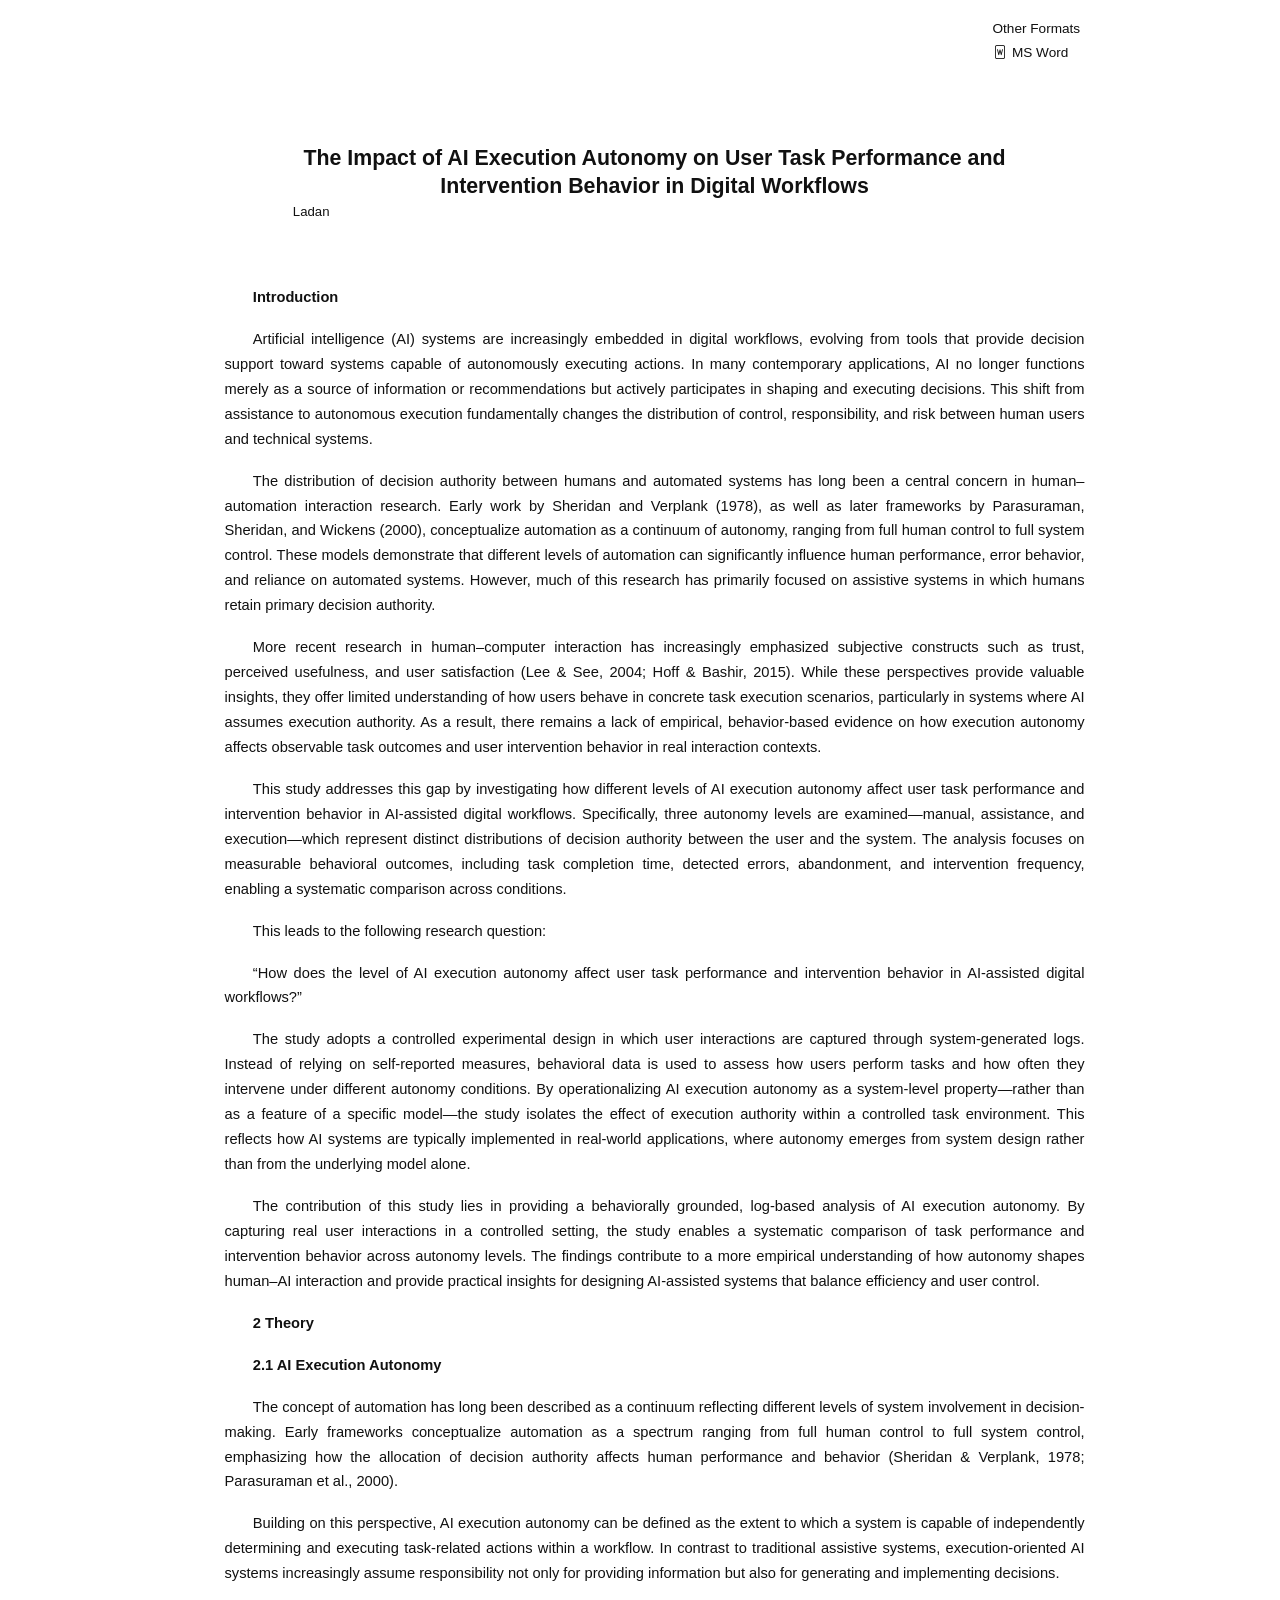
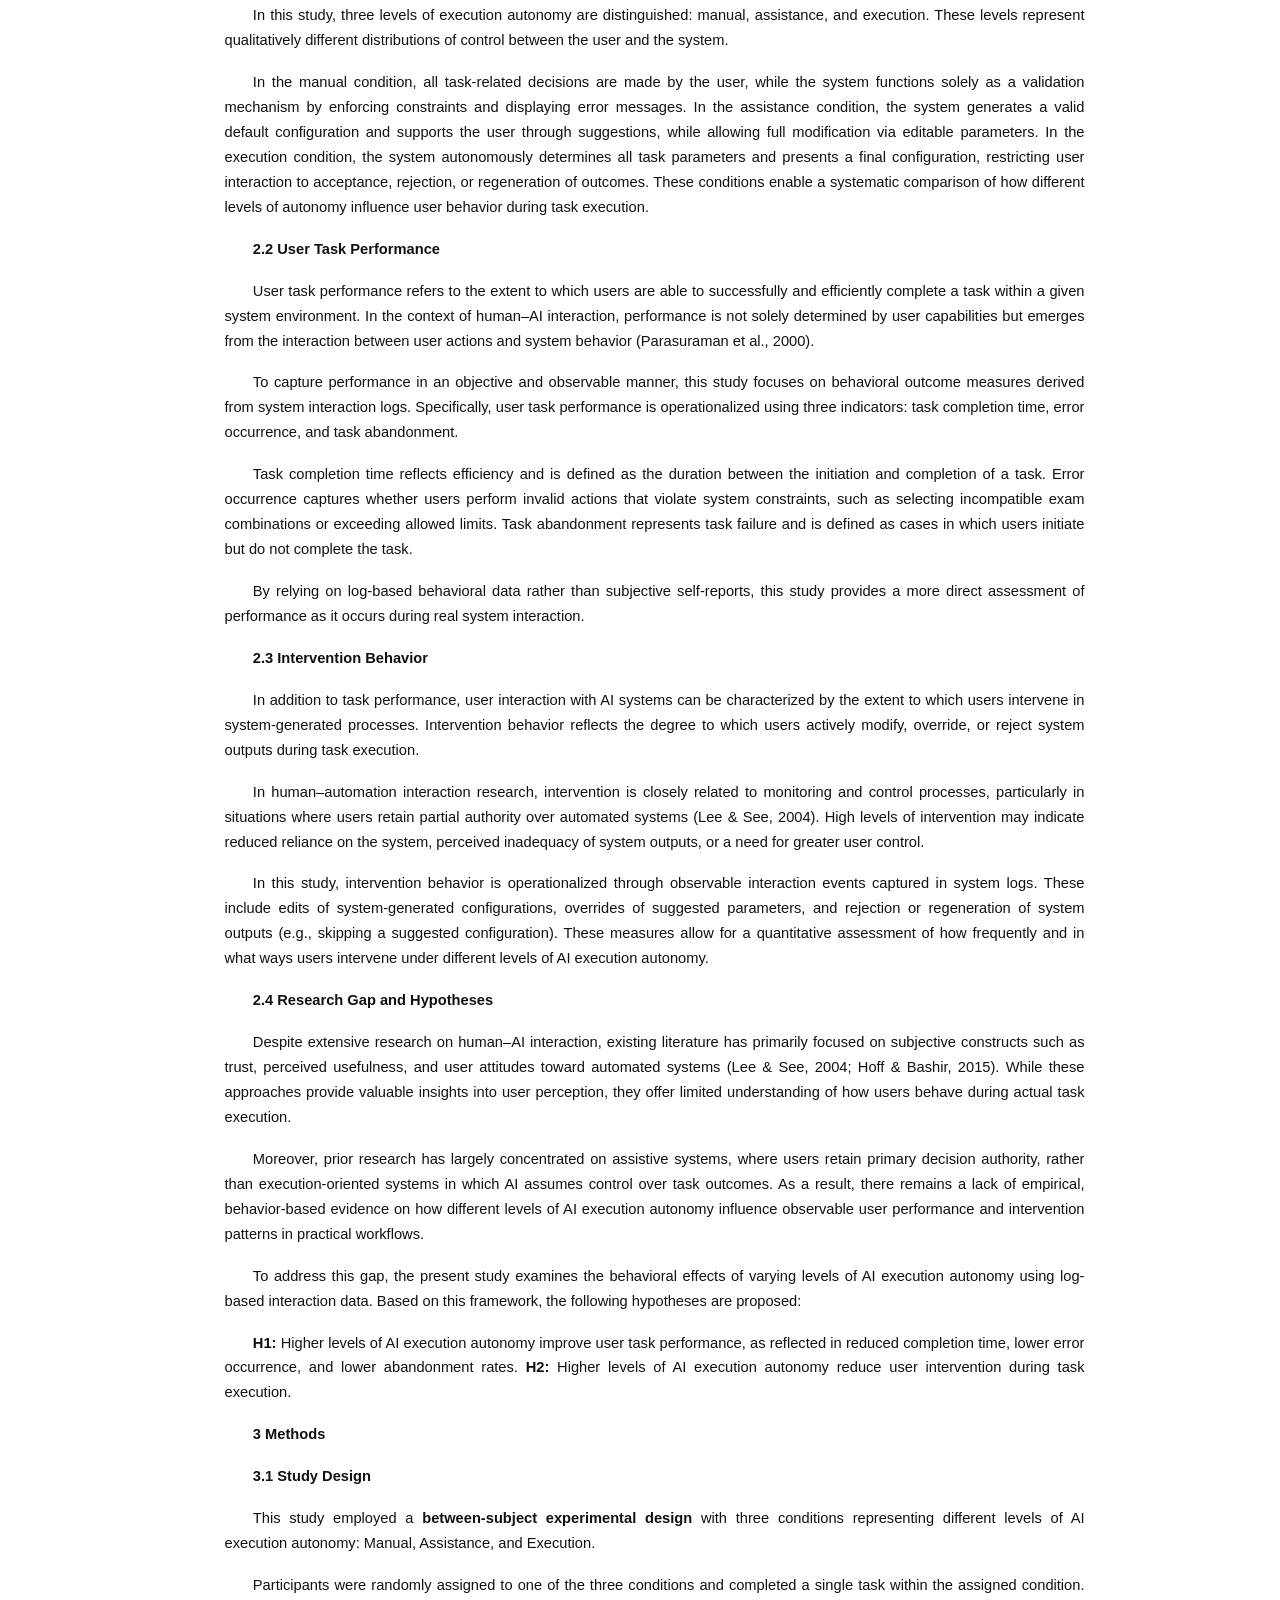
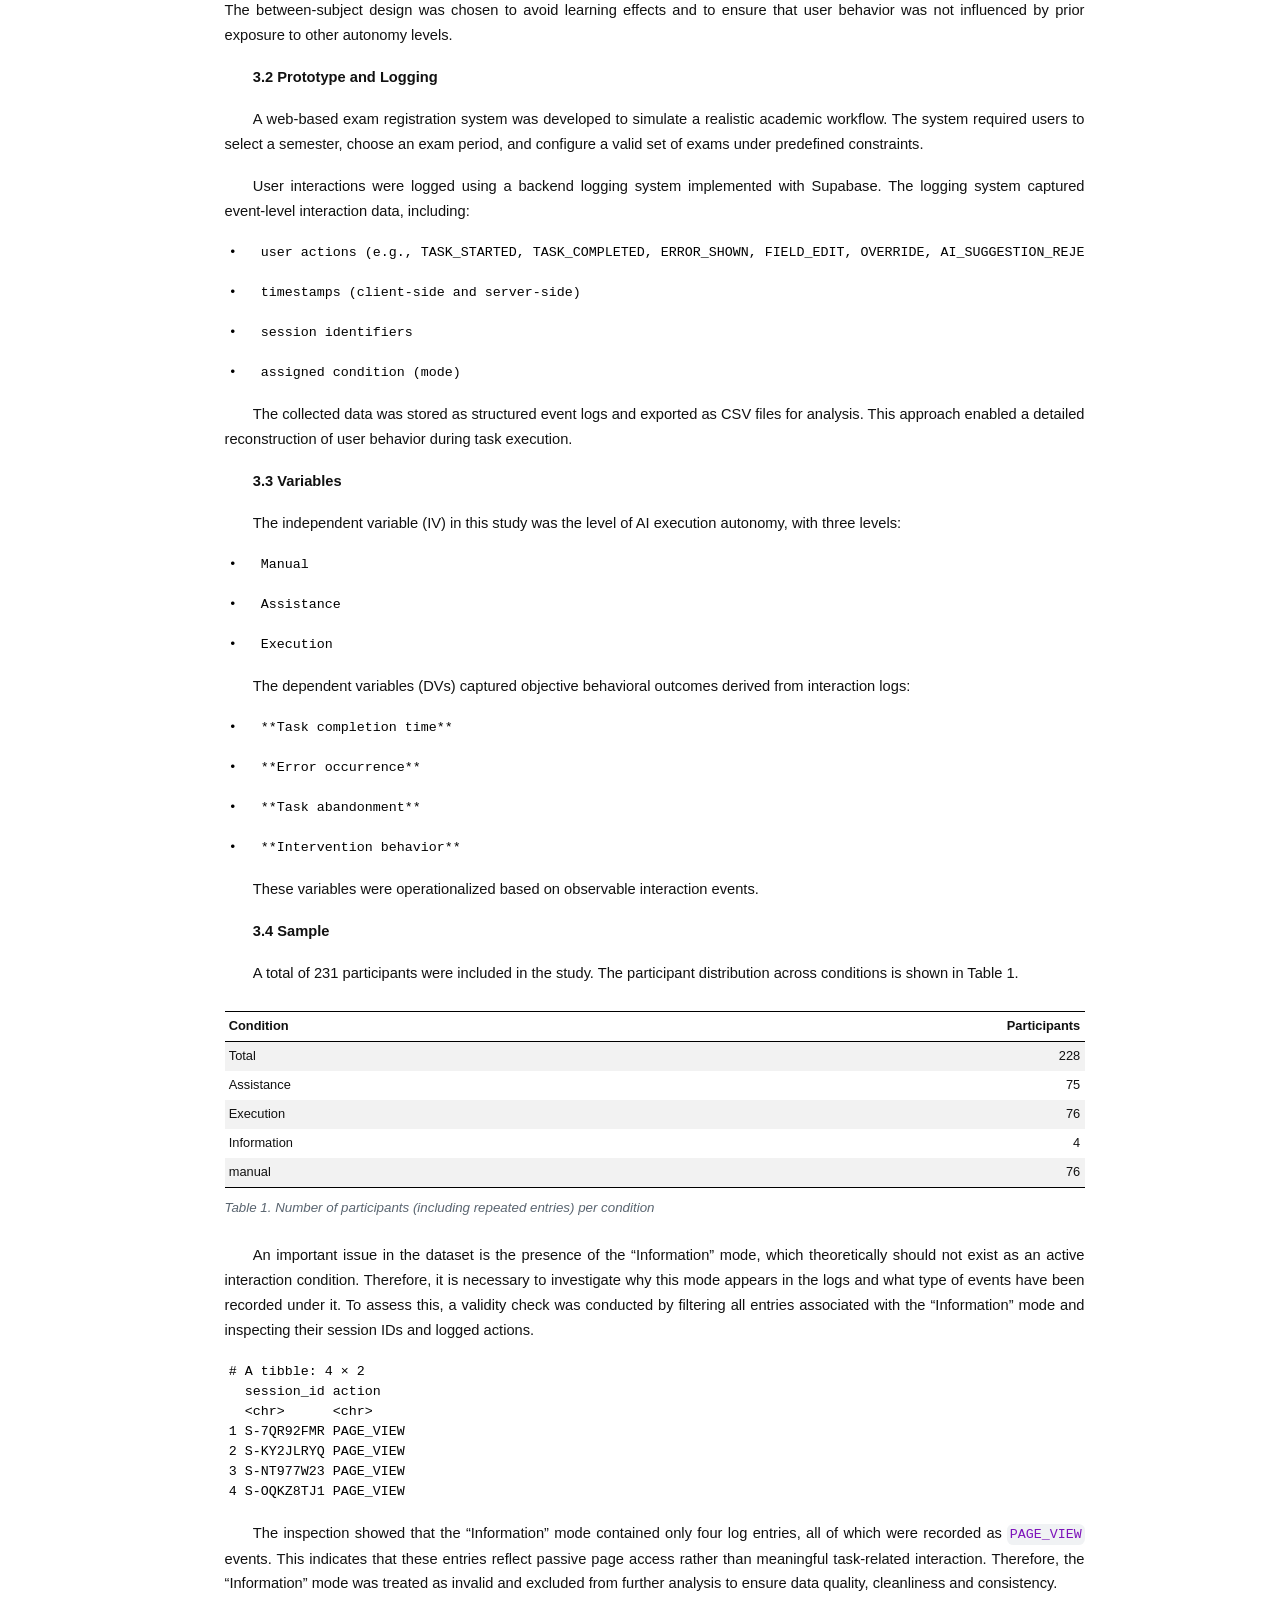
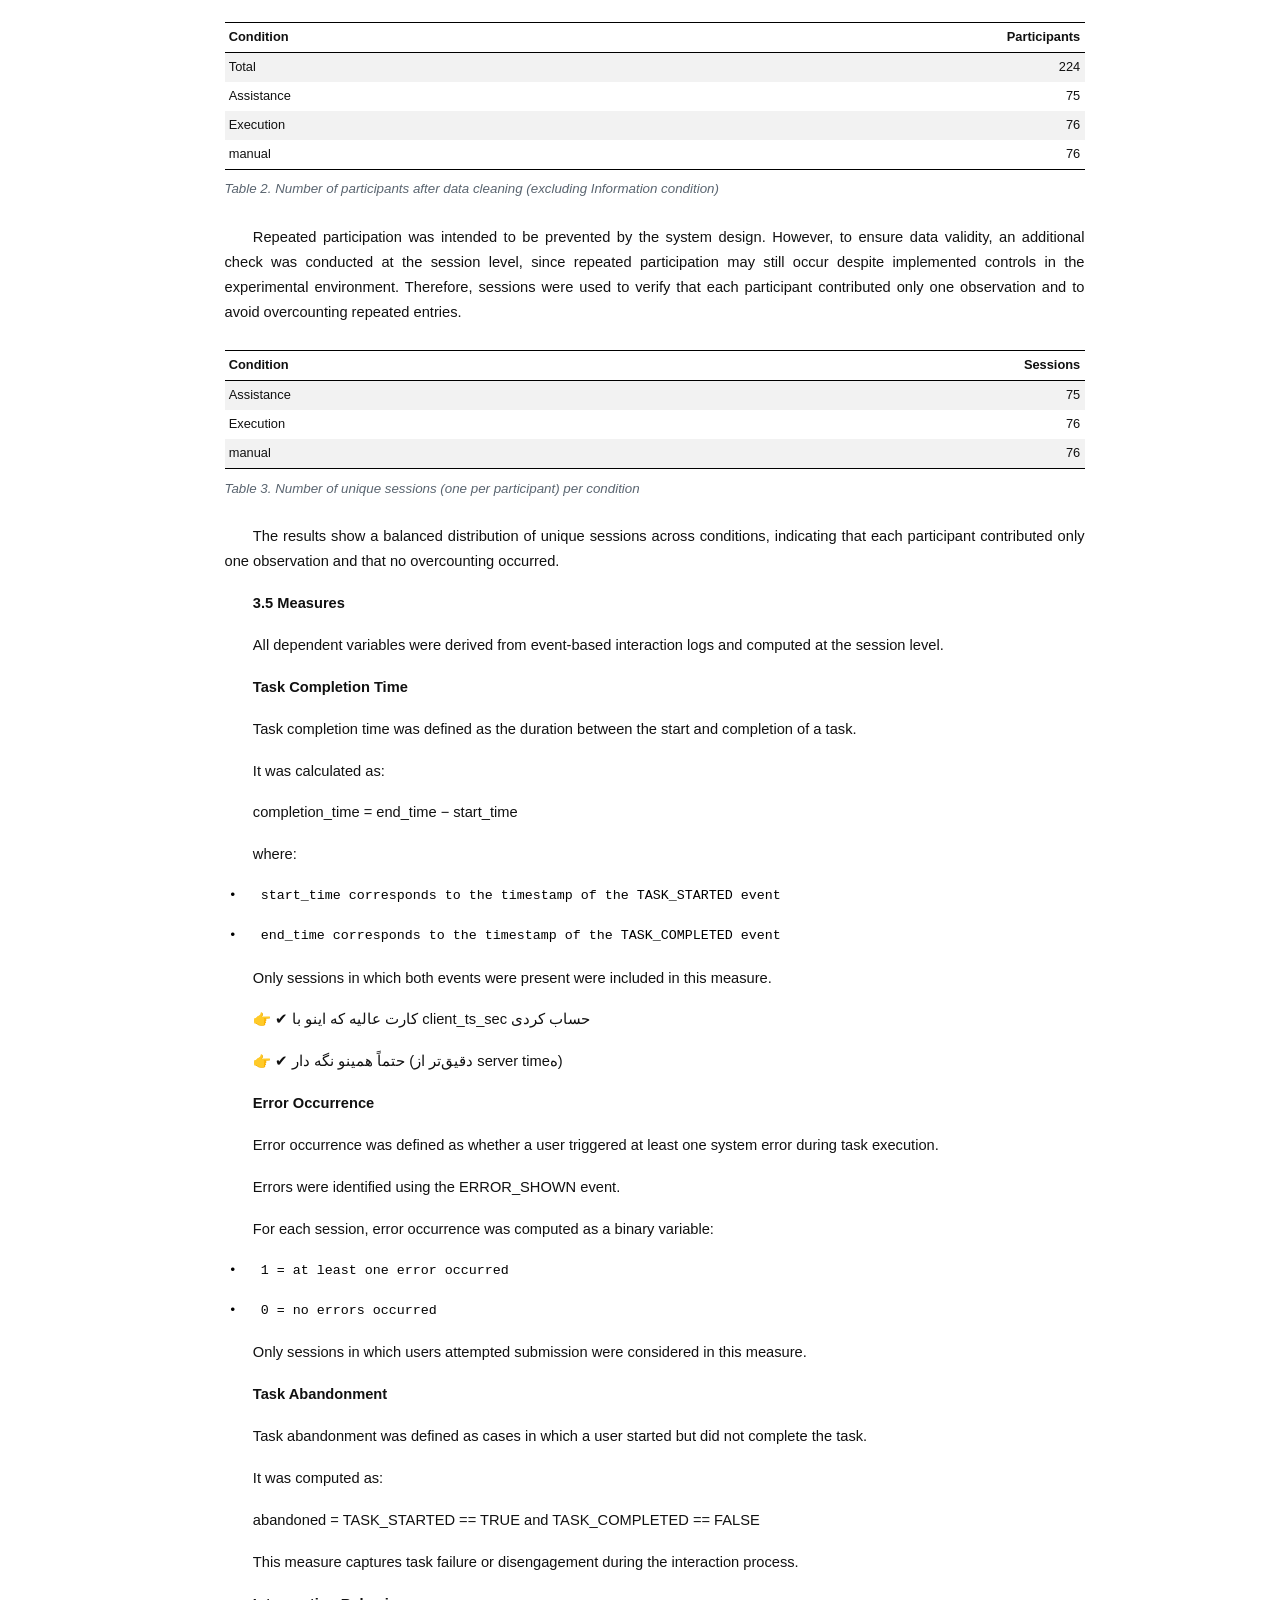
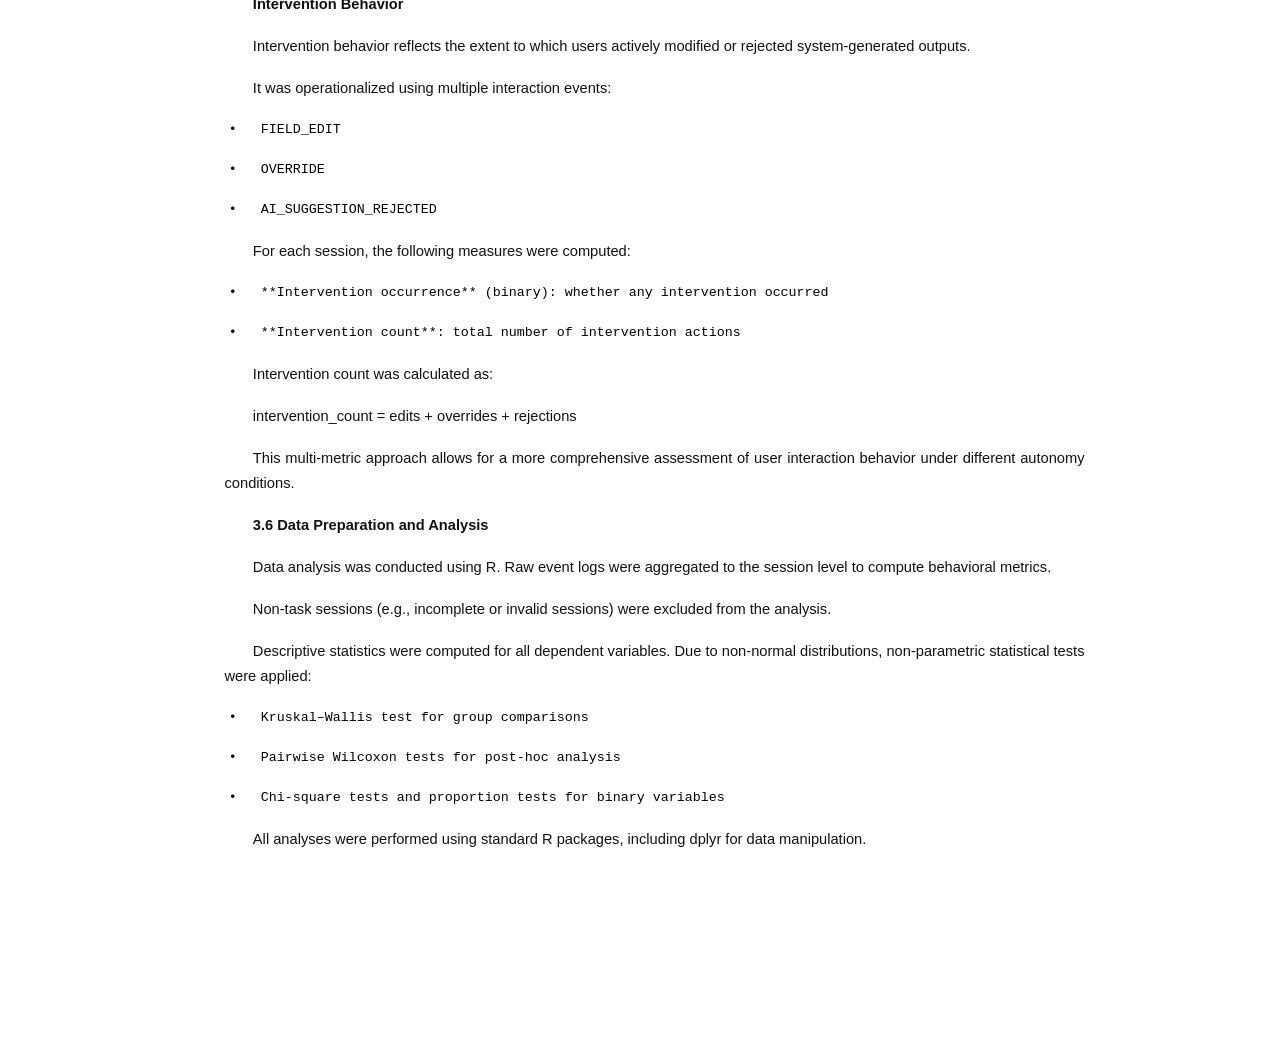
==== ai-execution-autonomy-analysis.html @ 646d8f76 "add styles.css restructure and rewrite Metod section number of total participanta number of particip" ====
<!DOCTYPE html>
<html xmlns="http://www.w3.org/1999/xhtml" lang="en" xml:lang="en"><head>

<meta charset="utf-8">
<meta name="generator" content="quarto-1.8.25">

<meta name="viewport" content="width=device-width, initial-scale=1.0, user-scalable=yes">

<meta name="author" content="Ladan">

<title>The Impact of AI Execution Autonomy on User Task Performance and Intervention Behavior in Digital Workflows</title>
<style>
code{white-space: pre-wrap;}
span.smallcaps{font-variant: small-caps;}
div.columns{display: flex; gap: min(4vw, 1.5em);}
div.column{flex: auto; overflow-x: auto;}
div.hanging-indent{margin-left: 1.5em; text-indent: -1.5em;}
ul.task-list{list-style: none;}
ul.task-list li input[type="checkbox"] {
  width: 0.8em;
  margin: 0 0.8em 0.2em -1em; /* quarto-specific, see https://github.com/quarto-dev/quarto-cli/issues/4556 */ 
  vertical-align: middle;
}
</style>


<script src="ai-execution-autonomy-analysis_files/libs/clipboard/clipboard.min.js"></script>
<script src="ai-execution-autonomy-analysis_files/libs/quarto-html/quarto.js" type="module"></script>
<script src="ai-execution-autonomy-analysis_files/libs/quarto-html/tabsets/tabsets.js" type="module"></script>
<script src="ai-execution-autonomy-analysis_files/libs/quarto-html/axe/axe-check.js" type="module"></script>
<script src="ai-execution-autonomy-analysis_files/libs/quarto-html/popper.min.js"></script>
<script src="ai-execution-autonomy-analysis_files/libs/quarto-html/tippy.umd.min.js"></script>
<script src="ai-execution-autonomy-analysis_files/libs/quarto-html/anchor.min.js"></script>
<link href="ai-execution-autonomy-analysis_files/libs/quarto-html/tippy.css" rel="stylesheet">
<link href="ai-execution-autonomy-analysis_files/libs/quarto-html/quarto-syntax-highlighting-7b89279ff1a6dce999919e0e67d4d9ec.css" rel="stylesheet" id="quarto-text-highlighting-styles">
<script src="ai-execution-autonomy-analysis_files/libs/bootstrap/bootstrap.min.js"></script>
<link href="ai-execution-autonomy-analysis_files/libs/bootstrap/bootstrap-icons.css" rel="stylesheet">
<link href="ai-execution-autonomy-analysis_files/libs/bootstrap/bootstrap-d6a003b94517c951b2d65075d42fb01b.min.css" rel="stylesheet" append-hash="true" id="quarto-bootstrap" data-mode="light">


<link rel="stylesheet" href="styles.css">
</head>

<body class="quarto-light">

<div id="quarto-content" class="page-columns page-rows-contents page-layout-article">
<div id="quarto-margin-sidebar" class="sidebar margin-sidebar">
  
<div class="quarto-alternate-formats"><h2>Other Formats</h2><ul><li><a href="ai-execution-autonomy-analysis.docx"><i class="bi bi-file-word"></i>MS Word</a></li></ul></div></div>
<main class="content" id="quarto-document-content">

<header id="title-block-header" class="quarto-title-block default">
<div class="quarto-title">
<h1 class="title">The Impact of AI Execution Autonomy on User Task Performance and Intervention Behavior in Digital Workflows</h1>
</div>



<div class="quarto-title-meta">

    <div>
    <div class="quarto-title-meta-heading">Author</div>
    <div class="quarto-title-meta-contents">
             <p>Ladan </p>
          </div>
  </div>
    
  
    
  </div>
  


</header>


<p><strong>Introduction</strong></p>
<p>Artificial intelligence (AI) systems are increasingly embedded in digital workflows, evolving from tools that provide decision support toward systems capable of autonomously executing actions. In many contemporary applications, AI no longer functions merely as a source of information or recommendations but actively participates in shaping and executing decisions. This shift from assistance to autonomous execution fundamentally changes the distribution of control, responsibility, and risk between human users and technical systems.</p>
<p>The distribution of decision authority between humans and automated systems has long been a central concern in human–automation interaction research. Early work by Sheridan and Verplank (1978), as well as later frameworks by Parasuraman, Sheridan, and Wickens (2000), conceptualize automation as a continuum of autonomy, ranging from full human control to full system control. These models demonstrate that different levels of automation can significantly influence human performance, error behavior, and reliance on automated systems. However, much of this research has primarily focused on assistive systems in which humans retain primary decision authority.</p>
<p>More recent research in human–computer interaction has increasingly emphasized subjective constructs such as trust, perceived usefulness, and user satisfaction (Lee &amp; See, 2004; Hoff &amp; Bashir, 2015). While these perspectives provide valuable insights, they offer limited understanding of how users behave in concrete task execution scenarios, particularly in systems where AI assumes execution authority. As a result, there remains a lack of empirical, behavior-based evidence on how execution autonomy affects observable task outcomes and user intervention behavior in real interaction contexts.</p>
<p>This study addresses this gap by investigating how different levels of AI execution autonomy affect user task performance and intervention behavior in AI-assisted digital workflows. Specifically, three autonomy levels are examined—manual, assistance, and execution—which represent distinct distributions of decision authority between the user and the system. The analysis focuses on measurable behavioral outcomes, including task completion time, detected errors, abandonment, and intervention frequency, enabling a systematic comparison across conditions.</p>
<p>This leads to the following research question:</p>
<p>“How does the level of AI execution autonomy affect user task performance and intervention behavior in AI-assisted digital workflows?”</p>
<p>The study adopts a controlled experimental design in which user interactions are captured through system-generated logs. Instead of relying on self-reported measures, behavioral data is used to assess how users perform tasks and how often they intervene under different autonomy conditions. By operationalizing AI execution autonomy as a system-level property—rather than as a feature of a specific model—the study isolates the effect of execution authority within a controlled task environment. This reflects how AI systems are typically implemented in real-world applications, where autonomy emerges from system design rather than from the underlying model alone.</p>
<p>The contribution of this study lies in providing a behaviorally grounded, log-based analysis of AI execution autonomy. By capturing real user interactions in a controlled setting, the study enables a systematic comparison of task performance and intervention behavior across autonomy levels. The findings contribute to a more empirical understanding of how autonomy shapes human–AI interaction and provide practical insights for designing AI-assisted systems that balance efficiency and user control.</p>
<p><strong>2 Theory</strong></p>
<p><strong>2.1 AI Execution Autonomy</strong></p>
<p>The concept of automation has long been described as a continuum reflecting different levels of system involvement in decision-making. Early frameworks conceptualize automation as a spectrum ranging from full human control to full system control, emphasizing how the allocation of decision authority affects human performance and behavior (Sheridan &amp; Verplank, 1978; Parasuraman et al., 2000).</p>
<p>Building on this perspective, AI execution autonomy can be defined as the extent to which a system is capable of independently determining and executing task-related actions within a workflow. In contrast to traditional assistive systems, execution-oriented AI systems increasingly assume responsibility not only for providing information but also for generating and implementing decisions.</p>
<p>In this study, three levels of execution autonomy are distinguished: manual, assistance, and execution. These levels represent qualitatively different distributions of control between the user and the system.</p>
<p>In the manual condition, all task-related decisions are made by the user, while the system functions solely as a validation mechanism by enforcing constraints and displaying error messages. In the assistance condition, the system generates a valid default configuration and supports the user through suggestions, while allowing full modification via editable parameters. In the execution condition, the system autonomously determines all task parameters and presents a final configuration, restricting user interaction to acceptance, rejection, or regeneration of outcomes. These conditions enable a systematic comparison of how different levels of autonomy influence user behavior during task execution.</p>
<p><strong>2.2 User Task Performance</strong></p>
<p>User task performance refers to the extent to which users are able to successfully and efficiently complete a task within a given system environment. In the context of human–AI interaction, performance is not solely determined by user capabilities but emerges from the interaction between user actions and system behavior (Parasuraman et al., 2000).</p>
<p>To capture performance in an objective and observable manner, this study focuses on behavioral outcome measures derived from system interaction logs. Specifically, user task performance is operationalized using three indicators: task completion time, error occurrence, and task abandonment.</p>
<p>Task completion time reflects efficiency and is defined as the duration between the initiation and completion of a task. Error occurrence captures whether users perform invalid actions that violate system constraints, such as selecting incompatible exam combinations or exceeding allowed limits. Task abandonment represents task failure and is defined as cases in which users initiate but do not complete the task.</p>
<p>By relying on log-based behavioral data rather than subjective self-reports, this study provides a more direct assessment of performance as it occurs during real system interaction.</p>
<p><strong>2.3 Intervention Behavior</strong></p>
<p>In addition to task performance, user interaction with AI systems can be characterized by the extent to which users intervene in system-generated processes. Intervention behavior reflects the degree to which users actively modify, override, or reject system outputs during task execution.</p>
<p>In human–automation interaction research, intervention is closely related to monitoring and control processes, particularly in situations where users retain partial authority over automated systems (Lee &amp; See, 2004). High levels of intervention may indicate reduced reliance on the system, perceived inadequacy of system outputs, or a need for greater user control.</p>
<p>In this study, intervention behavior is operationalized through observable interaction events captured in system logs. These include edits of system-generated configurations, overrides of suggested parameters, and rejection or regeneration of system outputs (e.g., skipping a suggested configuration). These measures allow for a quantitative assessment of how frequently and in what ways users intervene under different levels of AI execution autonomy.</p>
<p><strong>2.4 Research Gap and Hypotheses</strong></p>
<p>Despite extensive research on human–AI interaction, existing literature has primarily focused on subjective constructs such as trust, perceived usefulness, and user attitudes toward automated systems (Lee &amp; See, 2004; Hoff &amp; Bashir, 2015). While these approaches provide valuable insights into user perception, they offer limited understanding of how users behave during actual task execution.</p>
<p>Moreover, prior research has largely concentrated on assistive systems, where users retain primary decision authority, rather than execution-oriented systems in which AI assumes control over task outcomes. As a result, there remains a lack of empirical, behavior-based evidence on how different levels of AI execution autonomy influence observable user performance and intervention patterns in practical workflows.</p>
<p>To address this gap, the present study examines the behavioral effects of varying levels of AI execution autonomy using log-based interaction data. Based on this framework, the following hypotheses are proposed:</p>
<p><strong>H1:</strong> Higher levels of AI execution autonomy improve user task performance, as reflected in reduced completion time, lower error occurrence, and lower abandonment rates. <strong>H2:</strong> Higher levels of AI execution autonomy reduce user intervention during task execution.</p>
<p><strong>3 Methods</strong></p>
<p><strong>3.1 Study Design</strong></p>
<p>This study employed a <strong>between-subject experimental design</strong> with three conditions representing different levels of AI execution autonomy: Manual, Assistance, and Execution.</p>
<p>Participants were randomly assigned to one of the three conditions and completed a single task within the assigned condition. The between-subject design was chosen to avoid learning effects and to ensure that user behavior was not influenced by prior exposure to other autonomy levels.</p>
<p><strong>3.2 Prototype and Logging</strong></p>
<p>A web-based exam registration system was developed to simulate a realistic academic workflow. The system required users to select a semester, choose an exam period, and configure a valid set of exams under predefined constraints.</p>
<p>User interactions were logged using a backend logging system implemented with Supabase. The logging system captured event-level interaction data, including:</p>
<pre><code>•   user actions (e.g., TASK_STARTED, TASK_COMPLETED, ERROR_SHOWN, FIELD_EDIT, OVERRIDE, AI_SUGGESTION_REJECTED)

•   timestamps (client-side and server-side)

•   session identifiers

•   assigned condition (mode)</code></pre>
<p>The collected data was stored as structured event logs and exported as CSV files for analysis. This approach enabled a detailed reconstruction of user behavior during task execution.</p>
<p><strong>3.3 Variables</strong></p>
<p>The independent variable (IV) in this study was the level of AI execution autonomy, with three levels:</p>
<pre><code>•   Manual

•   Assistance

•   Execution</code></pre>
<p>The dependent variables (DVs) captured objective behavioral outcomes derived from interaction logs:</p>
<pre><code>•   **Task completion time**

•   **Error occurrence**

•   **Task abandonment**

•   **Intervention behavior**</code></pre>
<p>These variables were operationalized based on observable interaction events.</p>
<p><strong>3.4 Sample</strong></p>
<p>A total of 231 participants were included in the study. The participant distribution across conditions is shown in Table 1.</p>
<div class="cell">
<div class="cell-output-display">
<table class="caption-top table table-sm table-striped small">
<caption>Table 1. Number of participants (including repeated entries) per condition</caption>
<thead>
<tr class="header">
<th style="text-align: left;">Condition</th>
<th style="text-align: right;">Participants</th>
</tr>
</thead>
<tbody>
<tr class="odd">
<td style="text-align: left;">Total</td>
<td style="text-align: right;">228</td>
</tr>
<tr class="even">
<td style="text-align: left;">Assistance</td>
<td style="text-align: right;">75</td>
</tr>
<tr class="odd">
<td style="text-align: left;">Execution</td>
<td style="text-align: right;">76</td>
</tr>
<tr class="even">
<td style="text-align: left;">Information</td>
<td style="text-align: right;">4</td>
</tr>
<tr class="odd">
<td style="text-align: left;">manual</td>
<td style="text-align: right;">76</td>
</tr>
</tbody>
</table>
</div>
</div>
<p>An important issue in the dataset is the presence of the “Information” mode, which theoretically should not exist as an active interaction condition. Therefore, it is necessary to investigate why this mode appears in the logs and what type of events have been recorded under it. To assess this, a validity check was conducted by filtering all entries associated with the “Information” mode and inspecting their session IDs and logged actions.</p>
<div class="cell">
<div class="cell-output cell-output-stdout">
<pre><code># A tibble: 4 × 2
  session_id action   
  &lt;chr&gt;      &lt;chr&gt;    
1 S-7QR92FMR PAGE_VIEW
2 S-KY2JLRYQ PAGE_VIEW
3 S-NT977W23 PAGE_VIEW
4 S-OQKZ8TJ1 PAGE_VIEW</code></pre>
</div>
</div>
<p>The inspection showed that the “Information” mode contained only four log entries, all of which were recorded as <code>PAGE_VIEW</code> events. This indicates that these entries reflect passive page access rather than meaningful task-related interaction. Therefore, the “Information” mode was treated as invalid and excluded from further analysis to ensure data quality, cleanliness and consistency.</p>
<div class="cell">
<div class="cell-output-display">
<table class="caption-top table table-sm table-striped small">
<caption>Table 2. Number of participants after data cleaning (excluding Information condition)</caption>
<thead>
<tr class="header">
<th style="text-align: left;">Condition</th>
<th style="text-align: right;">Participants</th>
</tr>
</thead>
<tbody>
<tr class="odd">
<td style="text-align: left;">Total</td>
<td style="text-align: right;">224</td>
</tr>
<tr class="even">
<td style="text-align: left;">Assistance</td>
<td style="text-align: right;">75</td>
</tr>
<tr class="odd">
<td style="text-align: left;">Execution</td>
<td style="text-align: right;">76</td>
</tr>
<tr class="even">
<td style="text-align: left;">manual</td>
<td style="text-align: right;">76</td>
</tr>
</tbody>
</table>
</div>
</div>
<p>Repeated participation was intended to be prevented by the system design. However, to ensure data validity, an additional check was conducted at the session level, since repeated participation may still occur despite implemented controls in the experimental environment. Therefore, sessions were used to verify that each participant contributed only one observation and to avoid overcounting repeated entries.</p>
<div class="cell">
<div class="cell-output-display">
<table class="caption-top table table-sm table-striped small">
<caption>Table 3. Number of unique sessions (one per participant) per condition</caption>
<thead>
<tr class="header">
<th style="text-align: left;">Condition</th>
<th style="text-align: right;">Sessions</th>
</tr>
</thead>
<tbody>
<tr class="odd">
<td style="text-align: left;">Assistance</td>
<td style="text-align: right;">75</td>
</tr>
<tr class="even">
<td style="text-align: left;">Execution</td>
<td style="text-align: right;">76</td>
</tr>
<tr class="odd">
<td style="text-align: left;">manual</td>
<td style="text-align: right;">76</td>
</tr>
</tbody>
</table>
</div>
</div>
<p>The results show a balanced distribution of unique sessions across conditions, indicating that each participant contributed only one observation and that no overcounting occurred.</p>
<p><strong>3.5 Measures</strong></p>
<p>All dependent variables were derived from event-based interaction logs and computed at the session level.</p>
<p><strong>Task Completion Time</strong></p>
<p>Task completion time was defined as the duration between the start and completion of a task.</p>
<p>It was calculated as:</p>
<p>completion_time = end_time − start_time</p>
<p>where:</p>
<pre><code>•   start_time corresponds to the timestamp of the TASK_STARTED event

•   end_time corresponds to the timestamp of the TASK_COMPLETED event</code></pre>
<p>Only sessions in which both events were present were included in this measure.</p>
<p>👉 ✔ کارت عالیه که اینو با client_ts_sec حساب کردی</p>
<p>👉 ✔ حتماً همینو نگه دار (دقیق‌تر از server timeه)</p>
<p><strong>Error Occurrence</strong></p>
<p>Error occurrence was defined as whether a user triggered at least one system error during task execution.</p>
<p>Errors were identified using the ERROR_SHOWN event.</p>
<p>For each session, error occurrence was computed as a binary variable:</p>
<pre><code>•   1 = at least one error occurred

•   0 = no errors occurred</code></pre>
<p>Only sessions in which users attempted submission were considered in this measure.</p>
<p><strong>Task Abandonment</strong></p>
<p>Task abandonment was defined as cases in which a user started but did not complete the task.</p>
<p>It was computed as:</p>
<p>abandoned = TASK_STARTED == TRUE and TASK_COMPLETED == FALSE</p>
<p>This measure captures task failure or disengagement during the interaction process.</p>
<p><strong>Intervention Behavior</strong></p>
<p>Intervention behavior reflects the extent to which users actively modified or rejected system-generated outputs.</p>
<p>It was operationalized using multiple interaction events:</p>
<pre><code>•   FIELD_EDIT

•   OVERRIDE

•   AI_SUGGESTION_REJECTED</code></pre>
<p>For each session, the following measures were computed:</p>
<pre><code>•   **Intervention occurrence** (binary): whether any intervention occurred

•   **Intervention count**: total number of intervention actions</code></pre>
<p>Intervention count was calculated as:</p>
<p>intervention_count = edits + overrides + rejections</p>
<p>This multi-metric approach allows for a more comprehensive assessment of user interaction behavior under different autonomy conditions.</p>
<p><strong>3.6 Data Preparation and Analysis</strong></p>
<p>Data analysis was conducted using R. Raw event logs were aggregated to the session level to compute behavioral metrics.</p>
<p>Non-task sessions (e.g., incomplete or invalid sessions) were excluded from the analysis.</p>
<p>Descriptive statistics were computed for all dependent variables. Due to non-normal distributions, non-parametric statistical tests were applied:</p>
<pre><code>•   Kruskal–Wallis test for group comparisons

•   Pairwise Wilcoxon tests for post-hoc analysis

•   Chi-square tests and proportion tests for binary variables</code></pre>
<p>All analyses were performed using standard R packages, including dplyr for data manipulation.</p>

</main>
<!-- /main column -->
<script id="quarto-html-after-body" type="application/javascript">
  window.document.addEventListener("DOMContentLoaded", function (event) {
    const icon = "";
    const anchorJS = new window.AnchorJS();
    anchorJS.options = {
      placement: 'right',
      icon: icon
    };
    anchorJS.add('.anchored');
    const isCodeAnnotation = (el) => {
      for (const clz of el.classList) {
        if (clz.startsWith('code-annotation-')) {                     
          return true;
        }
      }
      return false;
    }
    const onCopySuccess = function(e) {
      // button target
      const button = e.trigger;
      // don't keep focus
      button.blur();
      // flash "checked"
      button.classList.add('code-copy-button-checked');
      var currentTitle = button.getAttribute("title");
      button.setAttribute("title", "Copied!");
      let tooltip;
      if (window.bootstrap) {
        button.setAttribute("data-bs-toggle", "tooltip");
        button.setAttribute("data-bs-placement", "left");
        button.setAttribute("data-bs-title", "Copied!");
        tooltip = new bootstrap.Tooltip(button, 
          { trigger: "manual", 
            customClass: "code-copy-button-tooltip",
            offset: [0, -8]});
        tooltip.show();    
      }
      setTimeout(function() {
        if (tooltip) {
          tooltip.hide();
          button.removeAttribute("data-bs-title");
          button.removeAttribute("data-bs-toggle");
          button.removeAttribute("data-bs-placement");
        }
        button.setAttribute("title", currentTitle);
        button.classList.remove('code-copy-button-checked');
      }, 1000);
      // clear code selection
      e.clearSelection();
    }
    const getTextToCopy = function(trigger) {
      const outerScaffold = trigger.parentElement.cloneNode(true);
      const codeEl = outerScaffold.querySelector('code');
      for (const childEl of codeEl.children) {
        if (isCodeAnnotation(childEl)) {
          childEl.remove();
        }
      }
      return codeEl.innerText;
    }
    const clipboard = new window.ClipboardJS('.code-copy-button:not([data-in-quarto-modal])', {
      text: getTextToCopy
    });
    clipboard.on('success', onCopySuccess);
    if (window.document.getElementById('quarto-embedded-source-code-modal')) {
      const clipboardModal = new window.ClipboardJS('.code-copy-button[data-in-quarto-modal]', {
        text: getTextToCopy,
        container: window.document.getElementById('quarto-embedded-source-code-modal')
      });
      clipboardModal.on('success', onCopySuccess);
    }
      var localhostRegex = new RegExp(/^(?:http|https):\/\/localhost\:?[0-9]*\//);
      var mailtoRegex = new RegExp(/^mailto:/);
        var filterRegex = new RegExp('/' + window.location.host + '/');
      var isInternal = (href) => {
          return filterRegex.test(href) || localhostRegex.test(href) || mailtoRegex.test(href);
      }
      // Inspect non-navigation links and adorn them if external
     var links = window.document.querySelectorAll('a[href]:not(.nav-link):not(.navbar-brand):not(.toc-action):not(.sidebar-link):not(.sidebar-item-toggle):not(.pagination-link):not(.no-external):not([aria-hidden]):not(.dropdown-item):not(.quarto-navigation-tool):not(.about-link)');
      for (var i=0; i<links.length; i++) {
        const link = links[i];
        if (!isInternal(link.href)) {
          // undo the damage that might have been done by quarto-nav.js in the case of
          // links that we want to consider external
          if (link.dataset.originalHref !== undefined) {
            link.href = link.dataset.originalHref;
          }
        }
      }
    function tippyHover(el, contentFn, onTriggerFn, onUntriggerFn) {
      const config = {
        allowHTML: true,
        maxWidth: 500,
        delay: 100,
        arrow: false,
        appendTo: function(el) {
            return el.parentElement;
        },
        interactive: true,
        interactiveBorder: 10,
        theme: 'quarto',
        placement: 'bottom-start',
      };
      if (contentFn) {
        config.content = contentFn;
      }
      if (onTriggerFn) {
        config.onTrigger = onTriggerFn;
      }
      if (onUntriggerFn) {
        config.onUntrigger = onUntriggerFn;
      }
      window.tippy(el, config); 
    }
    const noterefs = window.document.querySelectorAll('a[role="doc-noteref"]');
    for (var i=0; i<noterefs.length; i++) {
      const ref = noterefs[i];
      tippyHover(ref, function() {
        // use id or data attribute instead here
        let href = ref.getAttribute('data-footnote-href') || ref.getAttribute('href');
        try { href = new URL(href).hash; } catch {}
        const id = href.replace(/^#\/?/, "");
        const note = window.document.getElementById(id);
        if (note) {
          return note.innerHTML;
        } else {
          return "";
        }
      });
    }
    const xrefs = window.document.querySelectorAll('a.quarto-xref');
    const processXRef = (id, note) => {
      // Strip column container classes
      const stripColumnClz = (el) => {
        el.classList.remove("page-full", "page-columns");
        if (el.children) {
          for (const child of el.children) {
            stripColumnClz(child);
          }
        }
      }
      stripColumnClz(note)
      if (id === null || id.startsWith('sec-')) {
        // Special case sections, only their first couple elements
        const container = document.createElement("div");
        if (note.children && note.children.length > 2) {
          container.appendChild(note.children[0].cloneNode(true));
          for (let i = 1; i < note.children.length; i++) {
            const child = note.children[i];
            if (child.tagName === "P" && child.innerText === "") {
              continue;
            } else {
              container.appendChild(child.cloneNode(true));
              break;
            }
          }
          if (window.Quarto?.typesetMath) {
            window.Quarto.typesetMath(container);
          }
          return container.innerHTML
        } else {
          if (window.Quarto?.typesetMath) {
            window.Quarto.typesetMath(note);
          }
          return note.innerHTML;
        }
      } else {
        // Remove any anchor links if they are present
        const anchorLink = note.querySelector('a.anchorjs-link');
        if (anchorLink) {
          anchorLink.remove();
        }
        if (window.Quarto?.typesetMath) {
          window.Quarto.typesetMath(note);
        }
        if (note.classList.contains("callout")) {
          return note.outerHTML;
        } else {
          return note.innerHTML;
        }
      }
    }
    for (var i=0; i<xrefs.length; i++) {
      const xref = xrefs[i];
      tippyHover(xref, undefined, function(instance) {
        instance.disable();
        let url = xref.getAttribute('href');
        let hash = undefined; 
        if (url.startsWith('#')) {
          hash = url;
        } else {
          try { hash = new URL(url).hash; } catch {}
        }
        if (hash) {
          const id = hash.replace(/^#\/?/, "");
          const note = window.document.getElementById(id);
          if (note !== null) {
            try {
              const html = processXRef(id, note.cloneNode(true));
              instance.setContent(html);
            } finally {
              instance.enable();
              instance.show();
            }
          } else {
            // See if we can fetch this
            fetch(url.split('#')[0])
            .then(res => res.text())
            .then(html => {
              const parser = new DOMParser();
              const htmlDoc = parser.parseFromString(html, "text/html");
              const note = htmlDoc.getElementById(id);
              if (note !== null) {
                const html = processXRef(id, note);
                instance.setContent(html);
              } 
            }).finally(() => {
              instance.enable();
              instance.show();
            });
          }
        } else {
          // See if we can fetch a full url (with no hash to target)
          // This is a special case and we should probably do some content thinning / targeting
          fetch(url)
          .then(res => res.text())
          .then(html => {
            const parser = new DOMParser();
            const htmlDoc = parser.parseFromString(html, "text/html");
            const note = htmlDoc.querySelector('main.content');
            if (note !== null) {
              // This should only happen for chapter cross references
              // (since there is no id in the URL)
              // remove the first header
              if (note.children.length > 0 && note.children[0].tagName === "HEADER") {
                note.children[0].remove();
              }
              const html = processXRef(null, note);
              instance.setContent(html);
            } 
          }).finally(() => {
            instance.enable();
            instance.show();
          });
        }
      }, function(instance) {
      });
    }
        let selectedAnnoteEl;
        const selectorForAnnotation = ( cell, annotation) => {
          let cellAttr = 'data-code-cell="' + cell + '"';
          let lineAttr = 'data-code-annotation="' +  annotation + '"';
          const selector = 'span[' + cellAttr + '][' + lineAttr + ']';
          return selector;
        }
        const selectCodeLines = (annoteEl) => {
          const doc = window.document;
          const targetCell = annoteEl.getAttribute("data-target-cell");
          const targetAnnotation = annoteEl.getAttribute("data-target-annotation");
          const annoteSpan = window.document.querySelector(selectorForAnnotation(targetCell, targetAnnotation));
          const lines = annoteSpan.getAttribute("data-code-lines").split(",");
          const lineIds = lines.map((line) => {
            return targetCell + "-" + line;
          })
          let top = null;
          let height = null;
          let parent = null;
          if (lineIds.length > 0) {
              //compute the position of the single el (top and bottom and make a div)
              const el = window.document.getElementById(lineIds[0]);
              top = el.offsetTop;
              height = el.offsetHeight;
              parent = el.parentElement.parentElement;
            if (lineIds.length > 1) {
              const lastEl = window.document.getElementById(lineIds[lineIds.length - 1]);
              const bottom = lastEl.offsetTop + lastEl.offsetHeight;
              height = bottom - top;
            }
            if (top !== null && height !== null && parent !== null) {
              // cook up a div (if necessary) and position it 
              let div = window.document.getElementById("code-annotation-line-highlight");
              if (div === null) {
                div = window.document.createElement("div");
                div.setAttribute("id", "code-annotation-line-highlight");
                div.style.position = 'absolute';
                parent.appendChild(div);
              }
              div.style.top = top - 2 + "px";
              div.style.height = height + 4 + "px";
              div.style.left = 0;
              let gutterDiv = window.document.getElementById("code-annotation-line-highlight-gutter");
              if (gutterDiv === null) {
                gutterDiv = window.document.createElement("div");
                gutterDiv.setAttribute("id", "code-annotation-line-highlight-gutter");
                gutterDiv.style.position = 'absolute';
                const codeCell = window.document.getElementById(targetCell);
                const gutter = codeCell.querySelector('.code-annotation-gutter');
                gutter.appendChild(gutterDiv);
              }
              gutterDiv.style.top = top - 2 + "px";
              gutterDiv.style.height = height + 4 + "px";
            }
            selectedAnnoteEl = annoteEl;
          }
        };
        const unselectCodeLines = () => {
          const elementsIds = ["code-annotation-line-highlight", "code-annotation-line-highlight-gutter"];
          elementsIds.forEach((elId) => {
            const div = window.document.getElementById(elId);
            if (div) {
              div.remove();
            }
          });
          selectedAnnoteEl = undefined;
        };
          // Handle positioning of the toggle
      window.addEventListener(
        "resize",
        throttle(() => {
          elRect = undefined;
          if (selectedAnnoteEl) {
            selectCodeLines(selectedAnnoteEl);
          }
        }, 10)
      );
      function throttle(fn, ms) {
      let throttle = false;
      let timer;
        return (...args) => {
          if(!throttle) { // first call gets through
              fn.apply(this, args);
              throttle = true;
          } else { // all the others get throttled
              if(timer) clearTimeout(timer); // cancel #2
              timer = setTimeout(() => {
                fn.apply(this, args);
                timer = throttle = false;
              }, ms);
          }
        };
      }
        // Attach click handler to the DT
        const annoteDls = window.document.querySelectorAll('dt[data-target-cell]');
        for (const annoteDlNode of annoteDls) {
          annoteDlNode.addEventListener('click', (event) => {
            const clickedEl = event.target;
            if (clickedEl !== selectedAnnoteEl) {
              unselectCodeLines();
              const activeEl = window.document.querySelector('dt[data-target-cell].code-annotation-active');
              if (activeEl) {
                activeEl.classList.remove('code-annotation-active');
              }
              selectCodeLines(clickedEl);
              clickedEl.classList.add('code-annotation-active');
            } else {
              // Unselect the line
              unselectCodeLines();
              clickedEl.classList.remove('code-annotation-active');
            }
          });
        }
    const findCites = (el) => {
      const parentEl = el.parentElement;
      if (parentEl) {
        const cites = parentEl.dataset.cites;
        if (cites) {
          return {
            el,
            cites: cites.split(' ')
          };
        } else {
          return findCites(el.parentElement)
        }
      } else {
        return undefined;
      }
    };
    var bibliorefs = window.document.querySelectorAll('a[role="doc-biblioref"]');
    for (var i=0; i<bibliorefs.length; i++) {
      const ref = bibliorefs[i];
      const citeInfo = findCites(ref);
      if (citeInfo) {
        tippyHover(citeInfo.el, function() {
          var popup = window.document.createElement('div');
          citeInfo.cites.forEach(function(cite) {
            var citeDiv = window.document.createElement('div');
            citeDiv.classList.add('hanging-indent');
            citeDiv.classList.add('csl-entry');
            var biblioDiv = window.document.getElementById('ref-' + cite);
            if (biblioDiv) {
              citeDiv.innerHTML = biblioDiv.innerHTML;
            }
            popup.appendChild(citeDiv);
          });
          return popup.innerHTML;
        });
      }
    }
  });
  </script>
</div> <!-- /content -->




</body></html>
---- ai-execution-autonomy-analysis_files/libs/quarto-html/tippy.css ----
.tippy-box[data-animation=fade][data-state=hidden]{opacity:0}[data-tippy-root]{max-width:calc(100vw - 10px)}.tippy-box{position:relative;background-color:#333;color:#fff;border-radius:4px;font-size:14px;line-height:1.4;white-space:normal;outline:0;transition-property:transform,visibility,opacity}.tippy-box[data-placement^=top]>.tippy-arrow{bottom:0}.tippy-box[data-placement^=top]>.tippy-arrow:before{bottom:-7px;left:0;border-width:8px 8px 0;border-top-color:initial;transform-origin:center top}.tippy-box[data-placement^=bottom]>.tippy-arrow{top:0}.tippy-box[data-placement^=bottom]>.tippy-arrow:before{top:-7px;left:0;border-width:0 8px 8px;border-bottom-color:initial;transform-origin:center bottom}.tippy-box[data-placement^=left]>.tippy-arrow{right:0}.tippy-box[data-placement^=left]>.tippy-arrow:before{border-width:8px 0 8px 8px;border-left-color:initial;right:-7px;transform-origin:center left}.tippy-box[data-placement^=right]>.tippy-arrow{left:0}.tippy-box[data-placement^=right]>.tippy-arrow:before{left:-7px;border-width:8px 8px 8px 0;border-right-color:initial;transform-origin:center right}.tippy-box[data-inertia][data-state=visible]{transition-timing-function:cubic-bezier(.54,1.5,.38,1.11)}.tippy-arrow{width:16px;height:16px;color:#333}.tippy-arrow:before{content:"";position:absolute;border-color:transparent;border-style:solid}.tippy-content{position:relative;padding:5px 9px;z-index:1}
---- ai-execution-autonomy-analysis_files/libs/quarto-html/quarto-syntax-highlighting-7b89279ff1a6dce999919e0e67d4d9ec.css ----
/* quarto syntax highlight colors */
:root {
  --quarto-hl-ot-color: #003B4F;
  --quarto-hl-at-color: #657422;
  --quarto-hl-ss-color: #20794D;
  --quarto-hl-an-color: #5E5E5E;
  --quarto-hl-fu-color: #4758AB;
  --quarto-hl-st-color: #20794D;
  --quarto-hl-cf-color: #003B4F;
  --quarto-hl-op-color: #5E5E5E;
  --quarto-hl-er-color: #AD0000;
  --quarto-hl-bn-color: #AD0000;
  --quarto-hl-al-color: #AD0000;
  --quarto-hl-va-color: #111111;
  --quarto-hl-bu-color: inherit;
  --quarto-hl-ex-color: inherit;
  --quarto-hl-pp-color: #AD0000;
  --quarto-hl-in-color: #5E5E5E;
  --quarto-hl-vs-color: #20794D;
  --quarto-hl-wa-color: #5E5E5E;
  --quarto-hl-do-color: #5E5E5E;
  --quarto-hl-im-color: #00769E;
  --quarto-hl-ch-color: #20794D;
  --quarto-hl-dt-color: #AD0000;
  --quarto-hl-fl-color: #AD0000;
  --quarto-hl-co-color: #5E5E5E;
  --quarto-hl-cv-color: #5E5E5E;
  --quarto-hl-cn-color: #8f5902;
  --quarto-hl-sc-color: #5E5E5E;
  --quarto-hl-dv-color: #AD0000;
  --quarto-hl-kw-color: #003B4F;
}

/* other quarto variables */
:root {
  --quarto-font-monospace: SFMono-Regular, Menlo, Monaco, Consolas, "Liberation Mono", "Courier New", monospace;
}

/* syntax highlight based on Pandoc's rules */
pre > code.sourceCode > span {
  color: #003B4F;
}

code.sourceCode > span {
  color: #003B4F;
}

div.sourceCode,
div.sourceCode pre.sourceCode {
  color: #003B4F;
}

/* Normal */
code span {
  color: #003B4F;
}

/* Alert */
code span.al {
  color: #AD0000;
  font-style: inherit;
}

/* Annotation */
code span.an {
  color: #5E5E5E;
  font-style: inherit;
}

/* Attribute */
code span.at {
  color: #657422;
  font-style: inherit;
}

/* BaseN */
code span.bn {
  color: #AD0000;
  font-style: inherit;
}

/* BuiltIn */
code span.bu {
  font-style: inherit;
}

/* ControlFlow */
code span.cf {
  color: #003B4F;
  font-weight: bold;
  font-style: inherit;
}

/* Char */
code span.ch {
  color: #20794D;
  font-style: inherit;
}

/* Constant */
code span.cn {
  color: #8f5902;
  font-style: inherit;
}

/* Comment */
code span.co {
  color: #5E5E5E;
  font-style: inherit;
}

/* CommentVar */
code span.cv {
  color: #5E5E5E;
  font-style: italic;
}

/* Documentation */
code span.do {
  color: #5E5E5E;
  font-style: italic;
}

/* DataType */
code span.dt {
  color: #AD0000;
  font-style: inherit;
}

/* DecVal */
code span.dv {
  color: #AD0000;
  font-style: inherit;
}

/* Error */
code span.er {
  color: #AD0000;
  font-style: inherit;
}

/* Extension */
code span.ex {
  font-style: inherit;
}

/* Float */
code span.fl {
  color: #AD0000;
  font-style: inherit;
}

/* Function */
code span.fu {
  color: #4758AB;
  font-style: inherit;
}

/* Import */
code span.im {
  color: #00769E;
  font-style: inherit;
}

/* Information */
code span.in {
  color: #5E5E5E;
  font-style: inherit;
}

/* Keyword */
code span.kw {
  color: #003B4F;
  font-weight: bold;
  font-style: inherit;
}

/* Operator */
code span.op {
  color: #5E5E5E;
  font-style: inherit;
}

/* Other */
code span.ot {
  color: #003B4F;
  font-style: inherit;
}

/* Preprocessor */
code span.pp {
  color: #AD0000;
  font-style: inherit;
}

/* SpecialChar */
code span.sc {
  color: #5E5E5E;
  font-style: inherit;
}

/* SpecialString */
code span.ss {
  color: #20794D;
  font-style: inherit;
}

/* String */
code span.st {
  color: #20794D;
  font-style: inherit;
}

/* Variable */
code span.va {
  color: #111111;
  font-style: inherit;
}

/* VerbatimString */
code span.vs {
  color: #20794D;
  font-style: inherit;
}

/* Warning */
code span.wa {
  color: #5E5E5E;
  font-style: italic;
}

.prevent-inlining {
  content: "</";
}

/*# sourceMappingURL=3944bc705cfaf4c80e56f77c5205168a.css.map */
---- styles.css ----
/* =========================
   CLEAN WEB ARTICLE STYLE
   Quarto HTML
   ========================= */

html {
  font-size: 11pt;
}

body {
  margin: 0;
  padding: 0;
  background: #ffffff;
  color: #111111;
  font-family: Arial, Helvetica, sans-serif;
  font-size: 11pt;
  line-height: 1.7;
}

/* kill extra Quarto layout behavior */
#quarto-content,
.quarto-container,
.page-columns,
.page-layout-article,
main.content,
.content,
#quarto-document-content,
#title-block-header {
  box-sizing: border-box;
}

/* main content width and large white-space around it */
#title-block-header,
#quarto-document-content,
main.content,
nav[role="doc-toc"],
#TOC {
  max-width: 900px;
  margin-left: auto !important;
  margin-right: auto !important;
}

/* very generous top spacing */
#title-block-header {
  padding-top: 110px;
  padding-left: 40px;
  padding-right: 40px;
  margin-bottom: 60px !important;
  text-align: center;
}

/* title */
.quarto-title-block .title {
  font-size: 16pt;
  font-weight: 700;
  line-height: 1.35;
  margin: 0 0 18px 0;
  text-align: center;
}

/* hide ugly metadata heading */
.quarto-title-meta-heading {
  display: none !important;
}

.quarto-title-block .author,
.quarto-title-block .date,
.quarto-title-meta {
  font-size: 11pt;
  text-align: center;
  margin: 0;
}

/* toc if present */
nav[role="doc-toc"],
#TOC {
  padding-left: 40px;
  padding-right: 40px;
  margin-bottom: 50px !important;
  font-size: 10pt;
  line-height: 1.5;
}

#TOC > h2,
nav[role="doc-toc"] > h2 {
  font-size: 12pt;
  margin-top: 0;
  margin-bottom: 10px;
}

#TOC ul,
nav[role="doc-toc"] ul {
  padding-left: 1.2rem;
  margin: 0;
}

/* article body */
#quarto-document-content,
main.content {
  padding-left: 40px;
  padding-right: 40px;
  padding-bottom: 100px;
}

/* paragraphs */
p {
  margin-top: 0;
  margin-bottom: 1rem;
  text-align: justify;
  text-indent: 0.75cm;
  hyphens: auto;
}

/* no indent after headings */
h1 + p,
h2 + p,
h3 + p,
h4 + p,
h5 + p,
h6 + p {
  text-indent: 0;
}

/* headings */
h1, h2, h3, h4, h5, h6 {
  color: #111111;
  font-weight: 700;
  line-height: 1.35;
  margin-top: 28px;
  margin-bottom: 12px;
  text-align: left;
}

h1 {
  font-size: 14pt;
}

h2, h3, h4, h5, h6 {
  font-size: 12pt;
}

/* tables */
table {
  width: auto;
  border-collapse: collapse;
  font-size: 10pt;
  line-height: 1.6;
  margin: 24px auto 8px auto;
}

caption {
  caption-side: bottom;
  text-align: left;
  font-style: italic;
  font-size: 10pt;
  margin-bottom: 8px;
}

th,
td {
  padding: 8px 10px;
  text-align: center;
  vertical-align: top;
  border: none;
}

thead th {
  border-top: 1px solid #000;
  border-bottom: 1px solid #000;
}

tbody tr:last-child td {
  border-bottom: 1px solid #000;
}

/* figures */
img {
  max-width: 100%;
  height: auto;
  display: block;
  margin: 24px auto;
}

figcaption {
  font-size: 10pt;
  line-height: 1.5;
  text-align: left;
}

/* code */
pre, code {
  font-size: 10pt;
}

/* horizontal rule */
hr {
  border: none;
  border-top: 1px solid #dddddd;
  margin: 28px 0;
}

/* links */
a {
  color: #1f4e79;
  text-decoration: none;
}

a:hover {
  text-decoration: underline;
}

/* large screen: even more breathing room */
@media (min-width: 1200px) {
  #title-block-header,
  #quarto-document-content,
  main.content,
  nav[role="doc-toc"],
  #TOC {
    max-width: 980px;
  }

  #title-block-header {
    padding-top: 130px;
  }

  #quarto-document-content,
  main.content,
  nav[role="doc-toc"],
  #TOC {
    padding-left: 60px;
    padding-right: 60px;
  }
}

/* mobile */
@media (max-width: 768px) {
  #title-block-header,
  #quarto-document-content,
  main.content,
  nav[role="doc-toc"],
  #TOC {
    max-width: 100%;
    padding-left: 20px;
    padding-right: 20px;
  }

  #title-block-header {
    padding-top: 40px;
    margin-bottom: 30px !important;
  }

  #quarto-document-content,
  main.content {
    padding-bottom: 40px;
  }

  p {
    text-indent: 0;
  }

  table {
    display: block;
    overflow-x: auto;
    white-space: nowrap;
  }
}
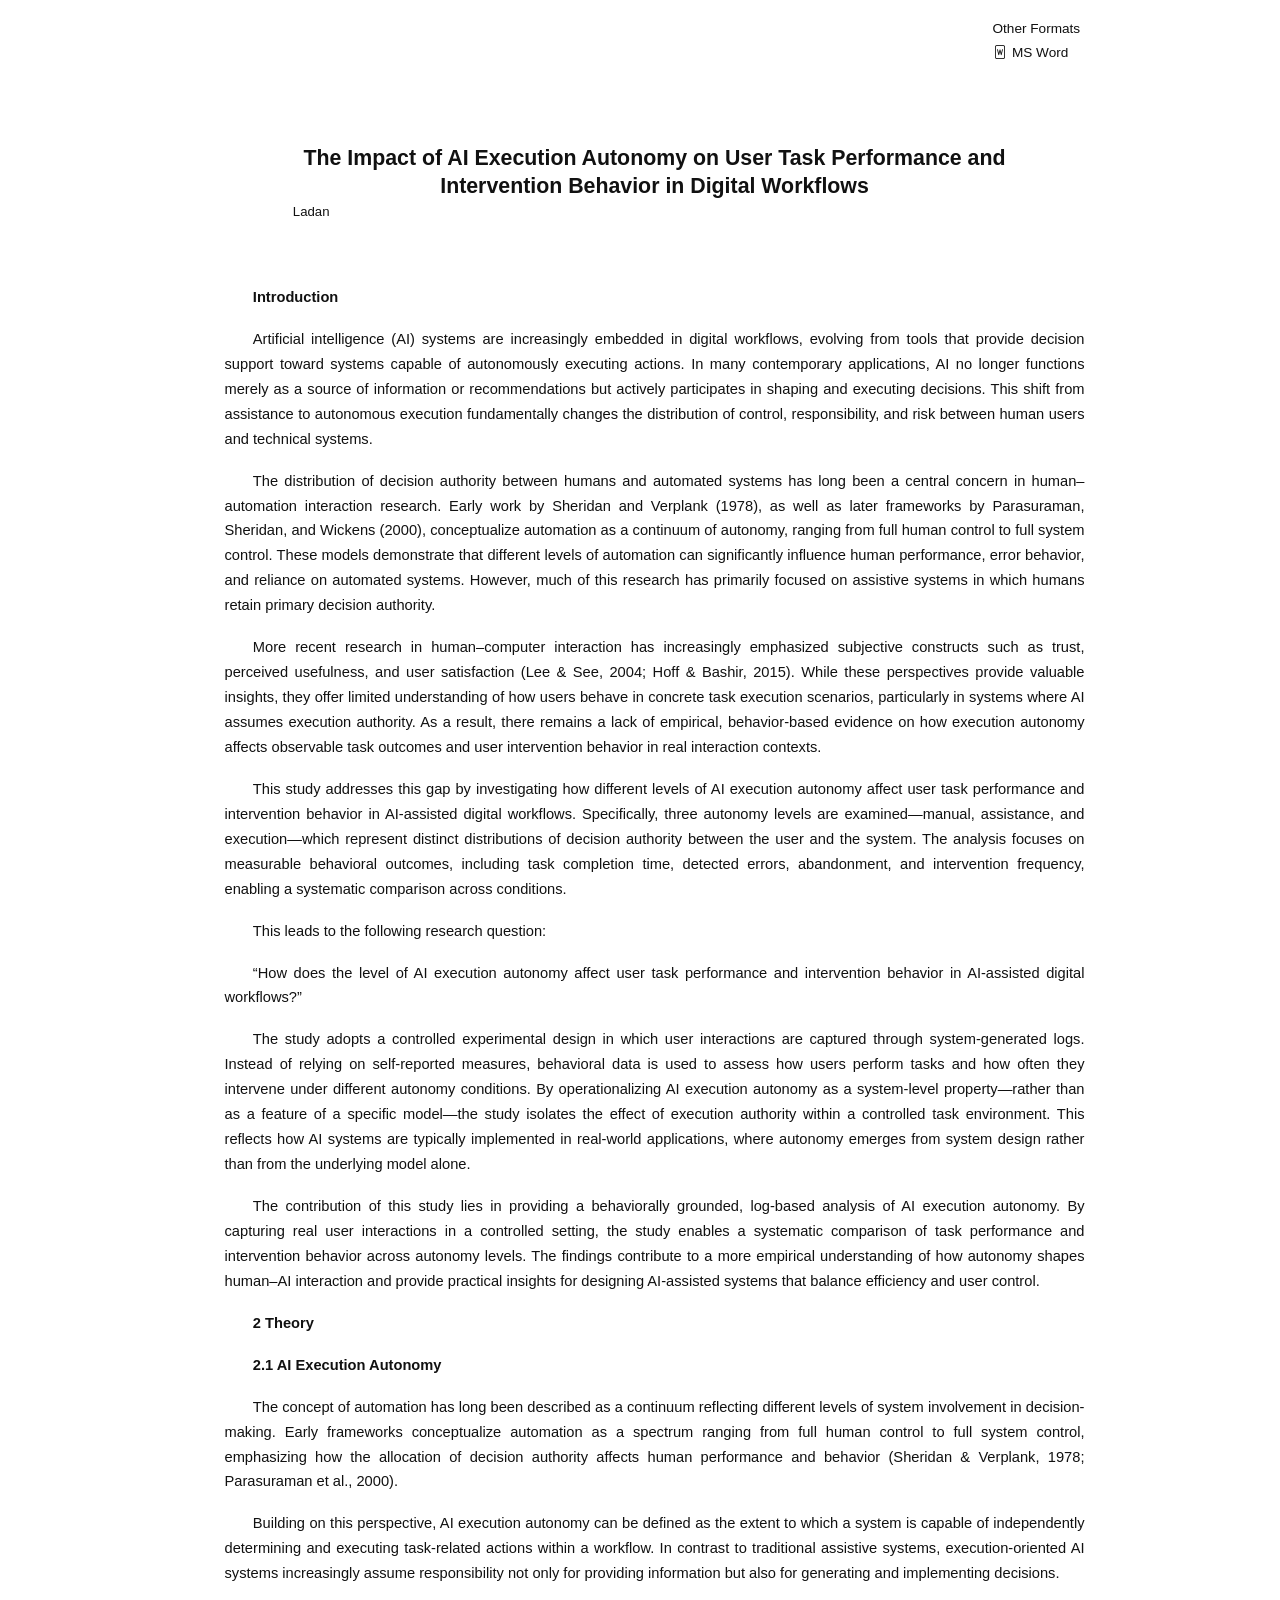
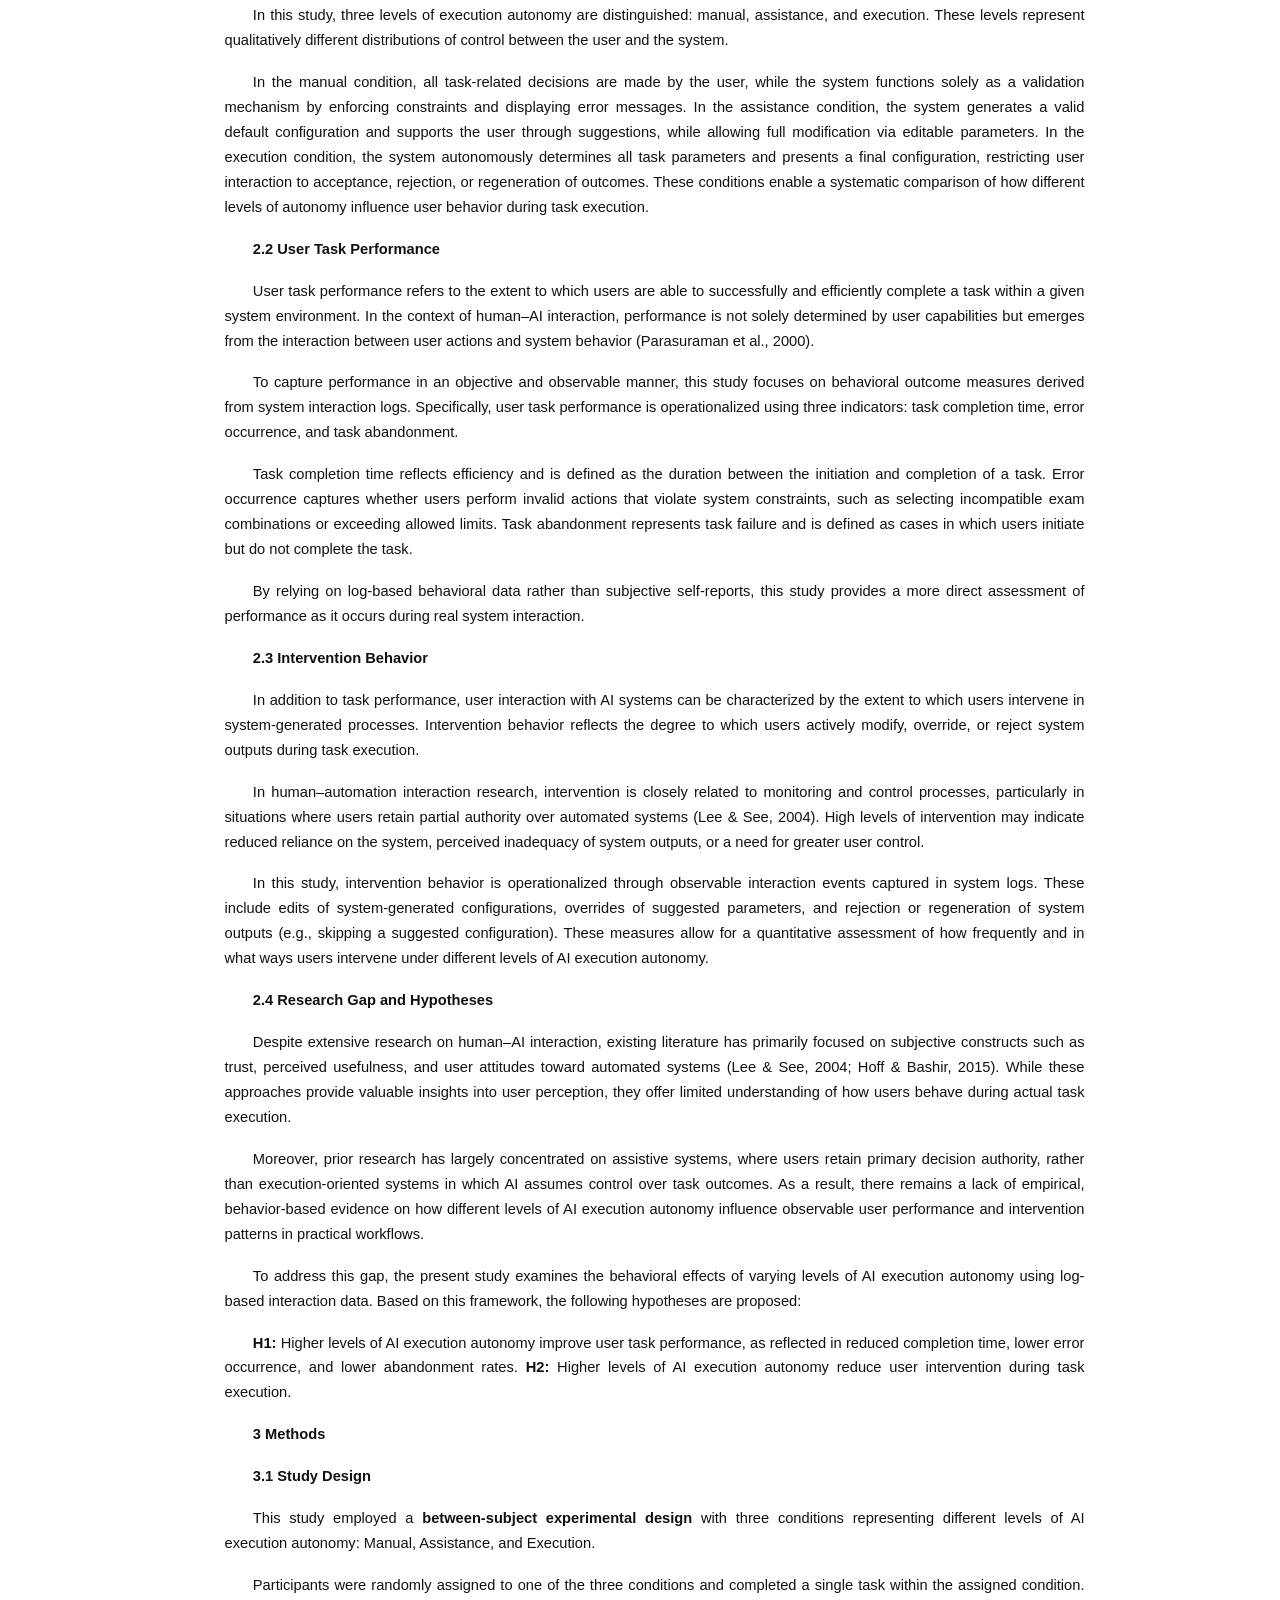
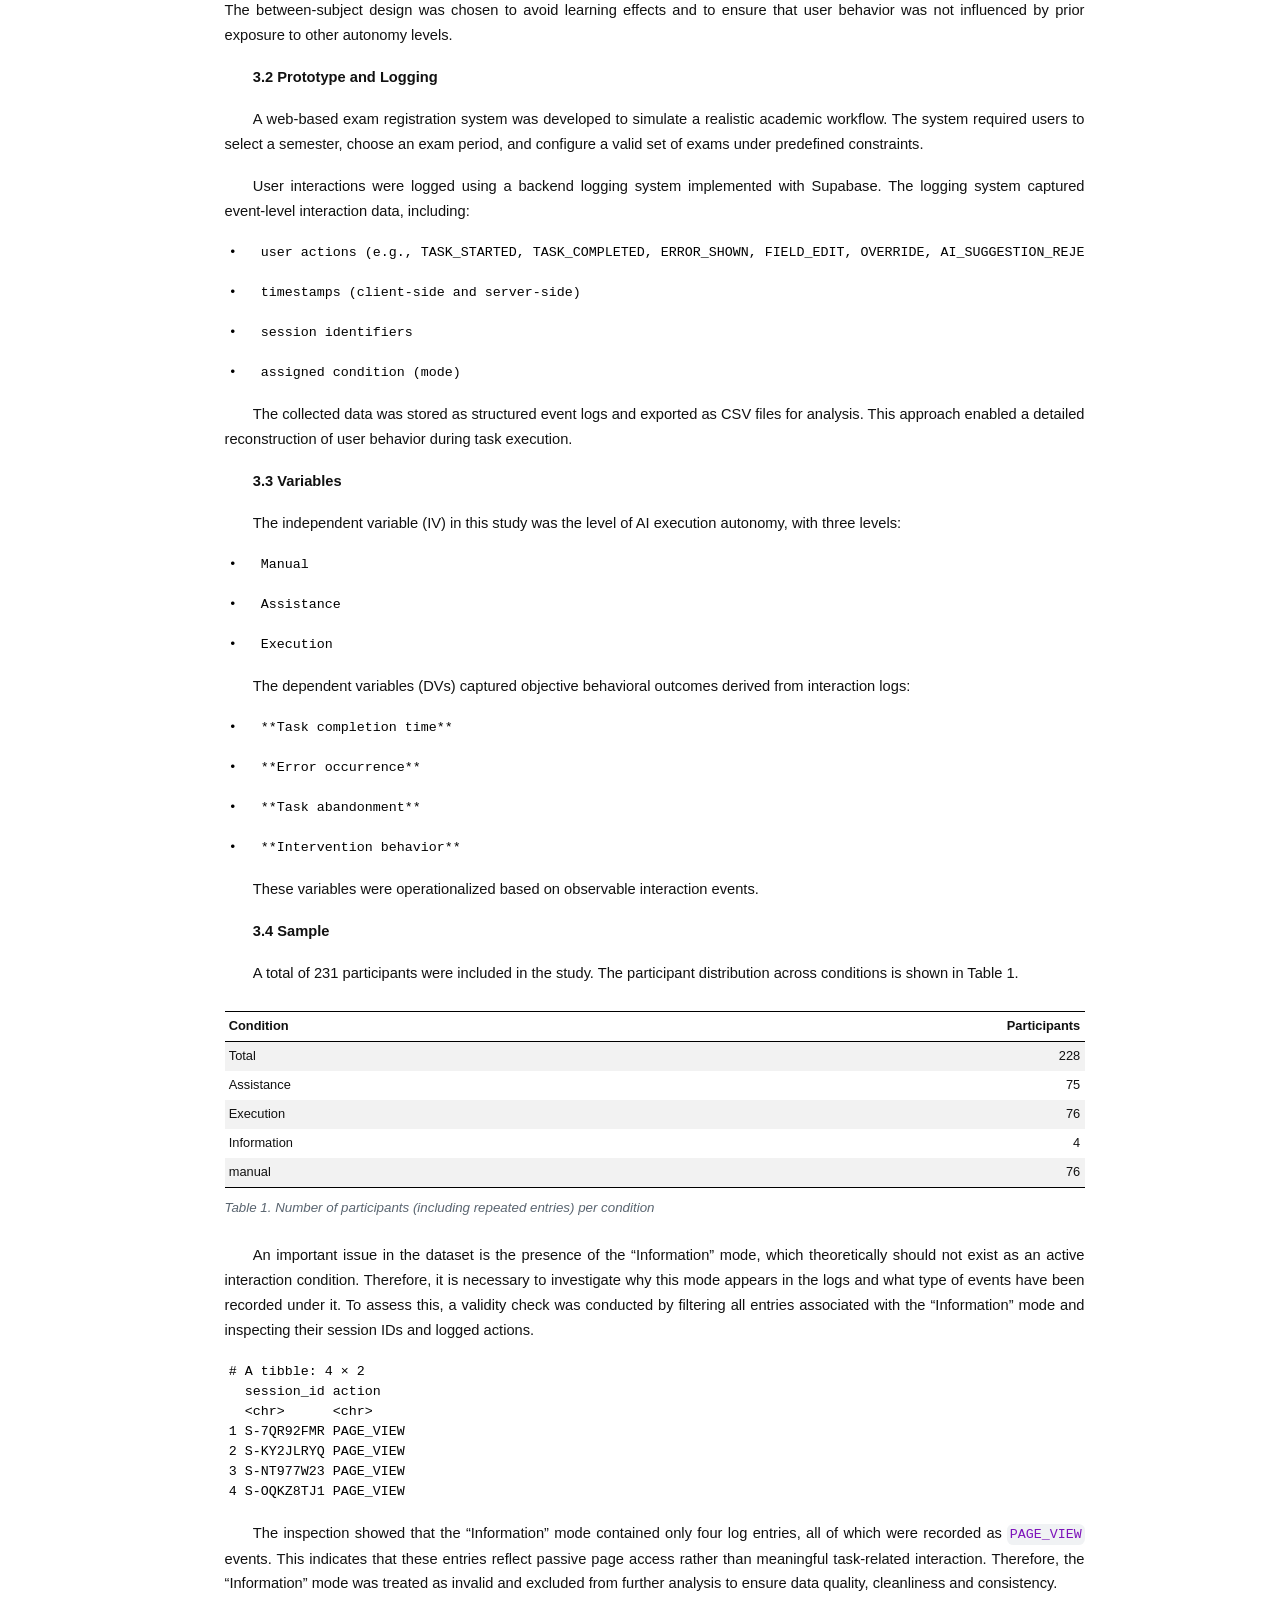
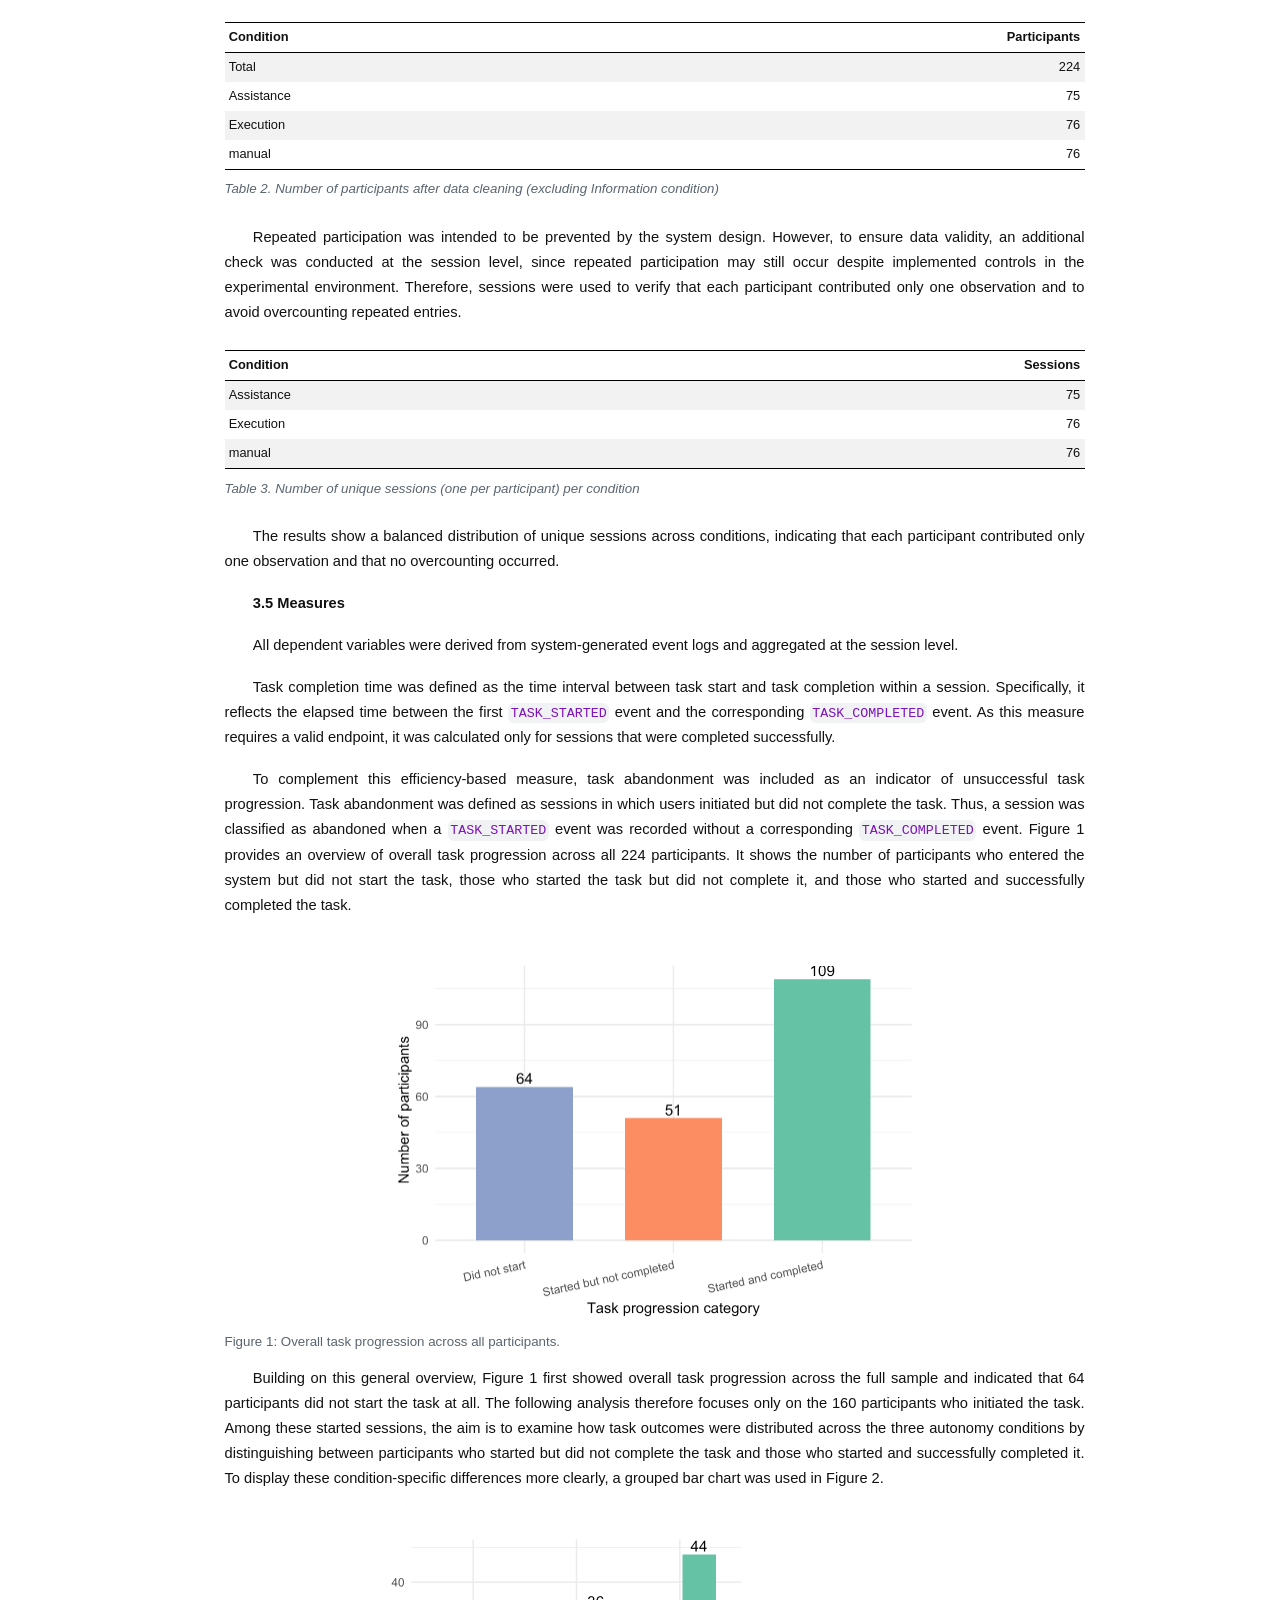
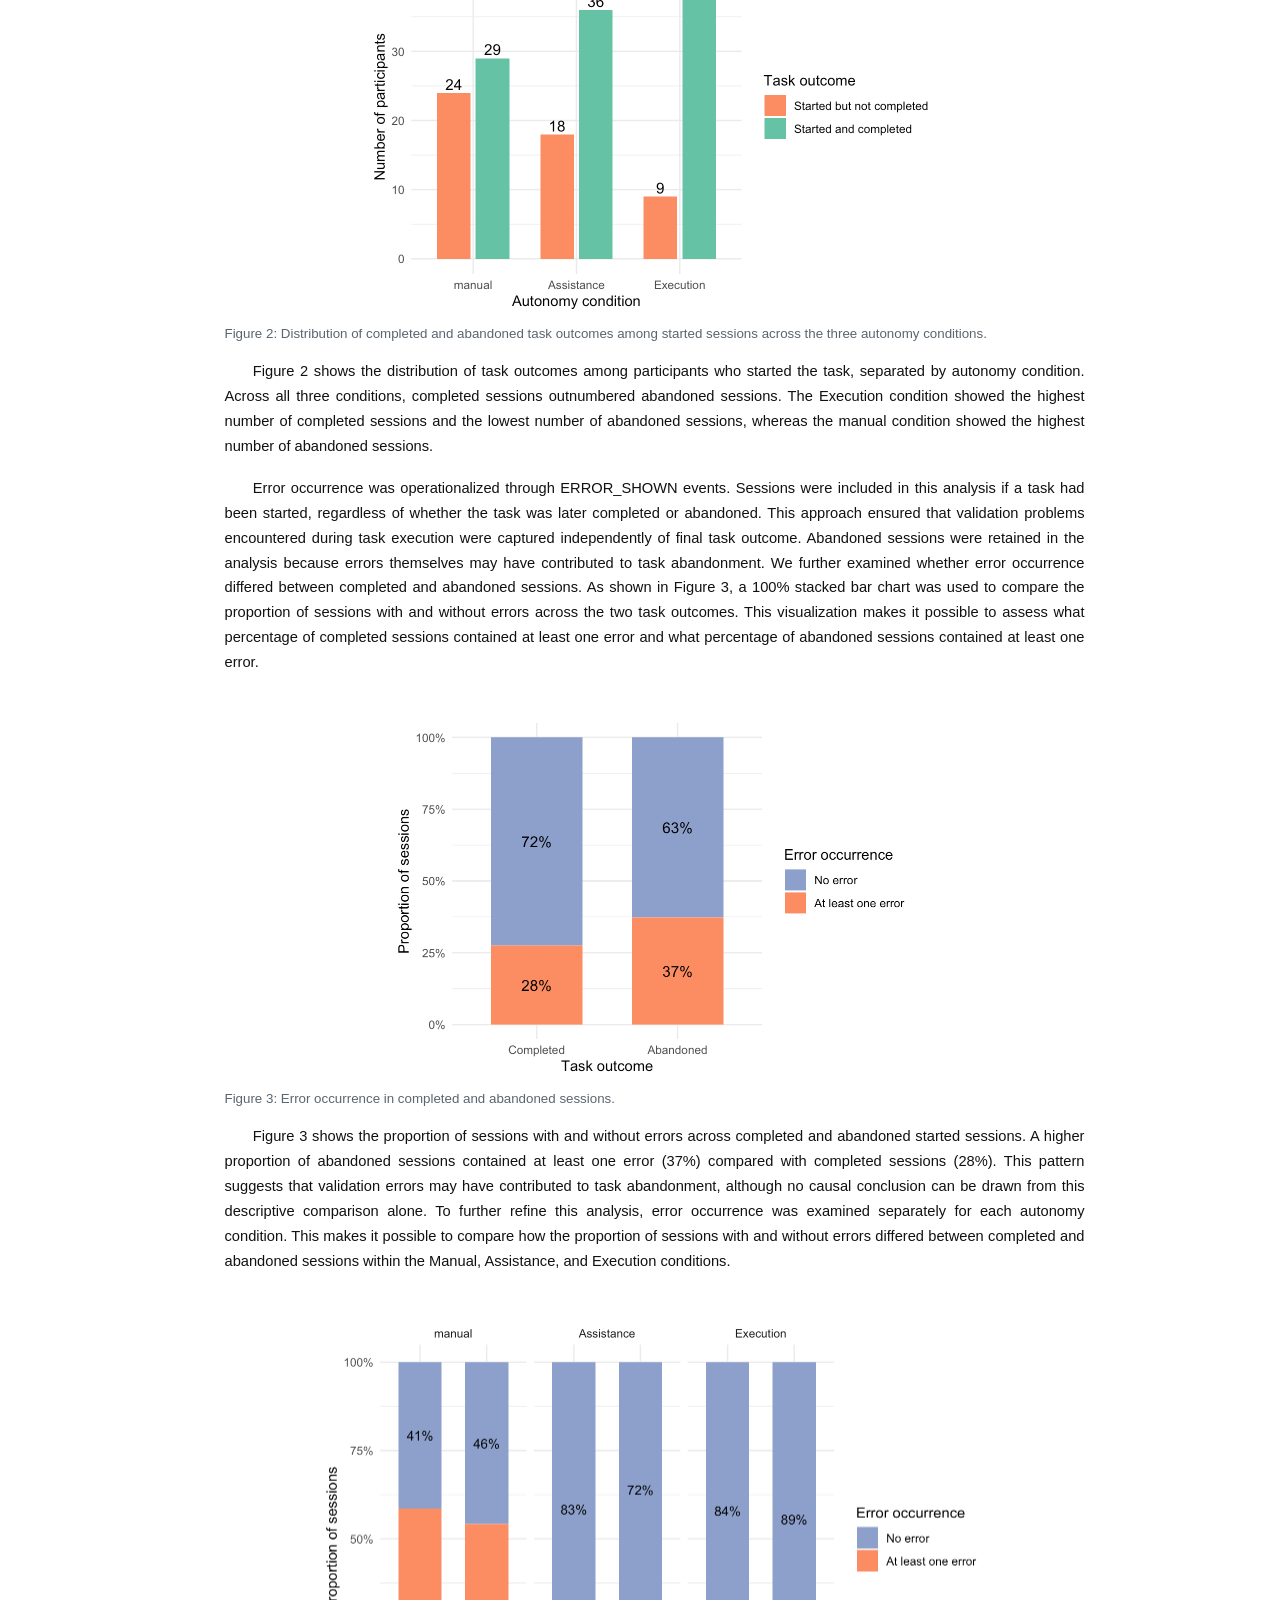
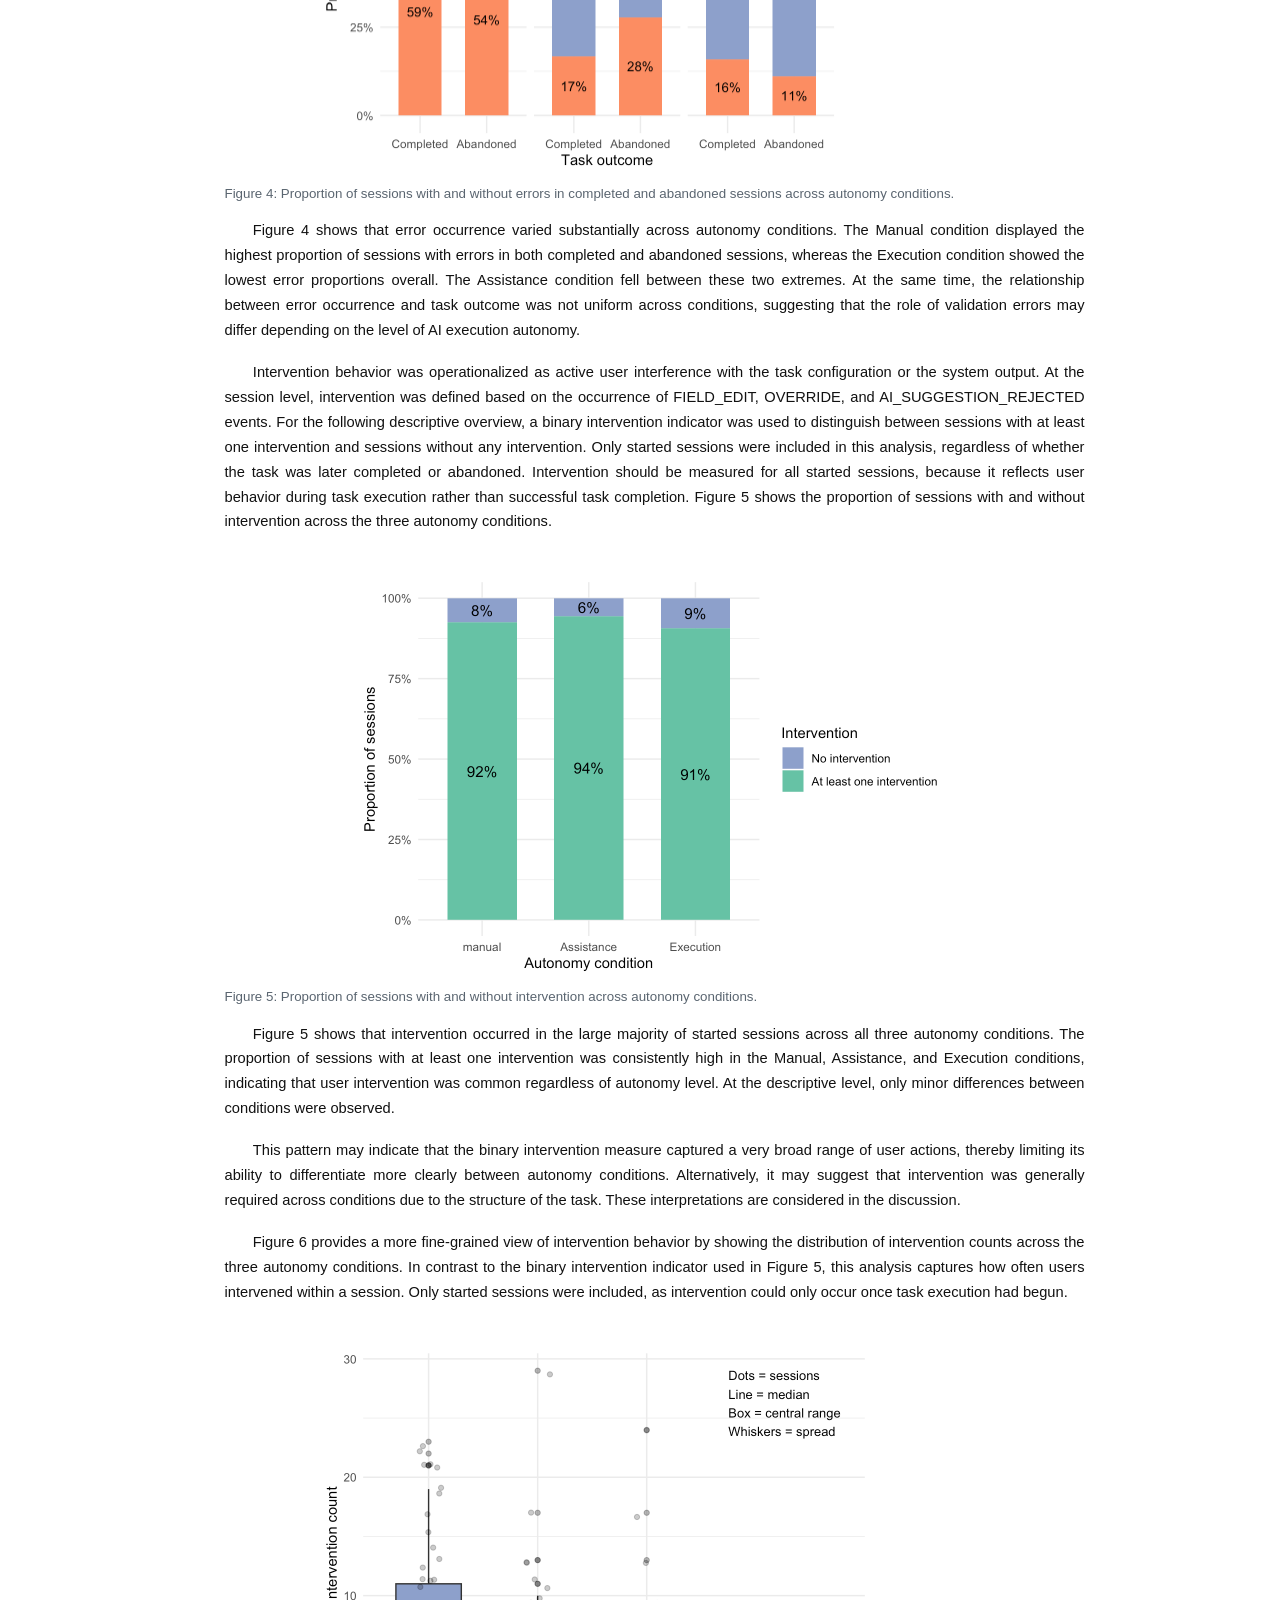
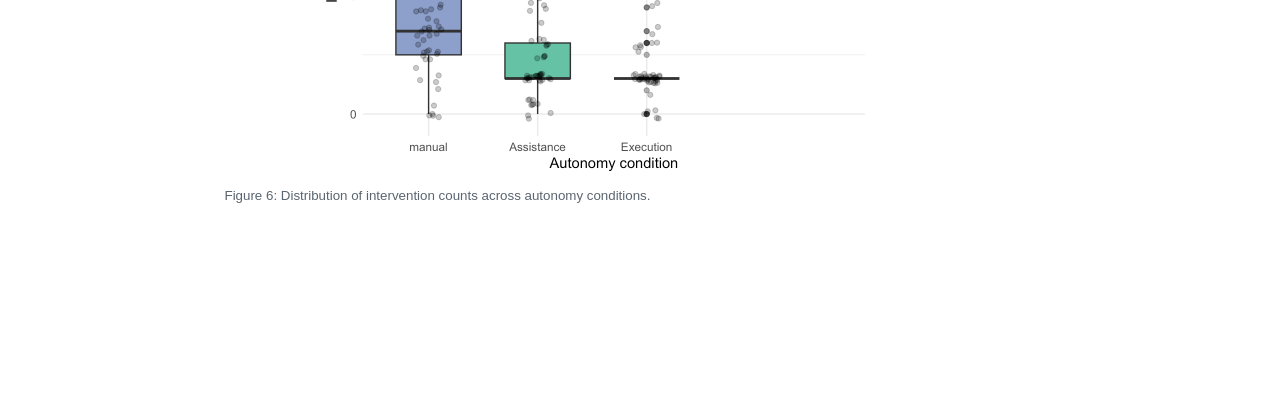
==== commit cc135ca9: "Add task completion-time, abandonment, error, and intervention analysis figures" ====
--- a/ai-execution-autonomy-analysis.html
+++ b/ai-execution-autonomy-analysis.html
@@ -245,56 +245,102 @@
 </div>
 <p>The results show a balanced distribution of unique sessions across conditions, indicating that each participant contributed only one observation and that no overcounting occurred.</p>
 <p><strong>3.5 Measures</strong></p>
-<p>All dependent variables were derived from event-based interaction logs and computed at the session level.</p>
-<p><strong>Task Completion Time</strong></p>
-<p>Task completion time was defined as the duration between the start and completion of a task.</p>
-<p>It was calculated as:</p>
-<p>completion_time = end_time − start_time</p>
-<p>where:</p>
-<pre><code>•   start_time corresponds to the timestamp of the TASK_STARTED event
-
-•   end_time corresponds to the timestamp of the TASK_COMPLETED event</code></pre>
-<p>Only sessions in which both events were present were included in this measure.</p>
-<p>👉 ✔ کارت عالیه که اینو با client_ts_sec حساب کردی</p>
-<p>👉 ✔ حتماً همینو نگه دار (دقیق‌تر از server timeه)</p>
-<p><strong>Error Occurrence</strong></p>
-<p>Error occurrence was defined as whether a user triggered at least one system error during task execution.</p>
-<p>Errors were identified using the ERROR_SHOWN event.</p>
-<p>For each session, error occurrence was computed as a binary variable:</p>
-<pre><code>•   1 = at least one error occurred
-
-•   0 = no errors occurred</code></pre>
-<p>Only sessions in which users attempted submission were considered in this measure.</p>
-<p><strong>Task Abandonment</strong></p>
-<p>Task abandonment was defined as cases in which a user started but did not complete the task.</p>
-<p>It was computed as:</p>
-<p>abandoned = TASK_STARTED == TRUE and TASK_COMPLETED == FALSE</p>
-<p>This measure captures task failure or disengagement during the interaction process.</p>
-<p><strong>Intervention Behavior</strong></p>
-<p>Intervention behavior reflects the extent to which users actively modified or rejected system-generated outputs.</p>
-<p>It was operationalized using multiple interaction events:</p>
-<pre><code>•   FIELD_EDIT
-
-•   OVERRIDE
-
-•   AI_SUGGESTION_REJECTED</code></pre>
-<p>For each session, the following measures were computed:</p>
-<pre><code>•   **Intervention occurrence** (binary): whether any intervention occurred
-
-•   **Intervention count**: total number of intervention actions</code></pre>
-<p>Intervention count was calculated as:</p>
-<p>intervention_count = edits + overrides + rejections</p>
-<p>This multi-metric approach allows for a more comprehensive assessment of user interaction behavior under different autonomy conditions.</p>
-<p><strong>3.6 Data Preparation and Analysis</strong></p>
-<p>Data analysis was conducted using R. Raw event logs were aggregated to the session level to compute behavioral metrics.</p>
-<p>Non-task sessions (e.g., incomplete or invalid sessions) were excluded from the analysis.</p>
-<p>Descriptive statistics were computed for all dependent variables. Due to non-normal distributions, non-parametric statistical tests were applied:</p>
-<pre><code>•   Kruskal–Wallis test for group comparisons
-
-•   Pairwise Wilcoxon tests for post-hoc analysis
-
-•   Chi-square tests and proportion tests for binary variables</code></pre>
-<p>All analyses were performed using standard R packages, including dplyr for data manipulation.</p>
+<p>All dependent variables were derived from system-generated event logs and aggregated at the session level.</p>
+<p>Task completion time was defined as the time interval between task start and task completion within a session. Specifically, it reflects the elapsed time between the first <code>TASK_STARTED</code> event and the corresponding <code>TASK_COMPLETED</code> event. As this measure requires a valid endpoint, it was calculated only for sessions that were completed successfully.</p>
+<p>To complement this efficiency-based measure, task abandonment was included as an indicator of unsuccessful task progression. Task abandonment was defined as sessions in which users initiated but did not complete the task. Thus, a session was classified as abandoned when a <code>TASK_STARTED</code> event was recorded without a corresponding <code>TASK_COMPLETED</code> event. Figure 1 provides an overview of overall task progression across all 224 participants. It shows the number of participants who entered the system but did not start the task, those who started the task but did not complete it, and those who started and successfully completed the task.</p>
+<div class="cell">
+<div class="cell-output-display">
+<div id="fig-task-progress-overall" class="quarto-float quarto-figure quarto-figure-center anchored">
+<figure class="quarto-float quarto-float-fig figure">
+<div aria-describedby="fig-task-progress-overall-caption-0ceaefa1-69ba-4598-a22c-09a6ac19f8ca">
+<img src="ai-execution-autonomy-analysis_files/figure-html/fig-task-progress-overall-1.png" class="img-fluid figure-img" width="528">
+</div>
+<figcaption class="quarto-float-caption-bottom quarto-float-caption quarto-float-fig" id="fig-task-progress-overall-caption-0ceaefa1-69ba-4598-a22c-09a6ac19f8ca">
+Figure&nbsp;1: Overall task progression across all participants.
+</figcaption>
+</figure>
+</div>
+</div>
+</div>
+<p>Building on this general overview, Figure 1 first showed overall task progression across the full sample and indicated that 64 participants did not start the task at all. The following analysis therefore focuses only on the 160 participants who initiated the task. Among these started sessions, the aim is to examine how task outcomes were distributed across the three autonomy conditions by distinguishing between participants who started but did not complete the task and those who started and successfully completed it. To display these condition-specific differences more clearly, a grouped bar chart was used in Figure 2.</p>
+<div class="cell">
+<div class="cell-output-display">
+<div id="fig-task-outcome-by-mode" class="quarto-float quarto-figure quarto-figure-center anchored">
+<figure class="quarto-float quarto-float-fig figure">
+<div aria-describedby="fig-task-outcome-by-mode-caption-0ceaefa1-69ba-4598-a22c-09a6ac19f8ca">
+<img src="ai-execution-autonomy-analysis_files/figure-html/fig-task-outcome-by-mode-1.png" class="img-fluid figure-img" width="576">
+</div>
+<figcaption class="quarto-float-caption-bottom quarto-float-caption quarto-float-fig" id="fig-task-outcome-by-mode-caption-0ceaefa1-69ba-4598-a22c-09a6ac19f8ca">
+Figure&nbsp;2: Distribution of completed and abandoned task outcomes among started sessions across the three autonomy conditions.
+</figcaption>
+</figure>
+</div>
+</div>
+</div>
+<p>Figure 2 shows the distribution of task outcomes among participants who started the task, separated by autonomy condition. Across all three conditions, completed sessions outnumbered abandoned sessions. The Execution condition showed the highest number of completed sessions and the lowest number of abandoned sessions, whereas the manual condition showed the highest number of abandoned sessions.</p>
+<p>Error occurrence was operationalized through ERROR_SHOWN events. Sessions were included in this analysis if a task had been started, regardless of whether the task was later completed or abandoned. This approach ensured that validation problems encountered during task execution were captured independently of final task outcome. Abandoned sessions were retained in the analysis because errors themselves may have contributed to task abandonment. We further examined whether error occurrence differed between completed and abandoned sessions. As shown in Figure 3, a 100% stacked bar chart was used to compare the proportion of sessions with and without errors across the two task outcomes. This visualization makes it possible to assess what percentage of completed sessions contained at least one error and what percentage of abandoned sessions contained at least one error.</p>
+<div class="cell">
+<div class="cell-output-display">
+<div id="fig-error-by-outcome" class="quarto-float quarto-figure quarto-figure-center anchored">
+<figure class="quarto-float quarto-float-fig figure">
+<div aria-describedby="fig-error-by-outcome-caption-0ceaefa1-69ba-4598-a22c-09a6ac19f8ca">
+<img src="ai-execution-autonomy-analysis_files/figure-html/fig-error-by-outcome-1.png" class="img-fluid figure-img" width="528">
+</div>
+<figcaption class="quarto-float-caption-bottom quarto-float-caption quarto-float-fig" id="fig-error-by-outcome-caption-0ceaefa1-69ba-4598-a22c-09a6ac19f8ca">
+Figure&nbsp;3: Error occurrence in completed and abandoned sessions.
+</figcaption>
+</figure>
+</div>
+</div>
+</div>
+<p>Figure 3 shows the proportion of sessions with and without errors across completed and abandoned started sessions. A higher proportion of abandoned sessions contained at least one error (37%) compared with completed sessions (28%). This pattern suggests that validation errors may have contributed to task abandonment, although no causal conclusion can be drawn from this descriptive comparison alone. To further refine this analysis, error occurrence was examined separately for each autonomy condition. This makes it possible to compare how the proportion of sessions with and without errors differed between completed and abandoned sessions within the Manual, Assistance, and Execution conditions.</p>
+<div class="cell">
+<div class="cell-output-display">
+<div id="fig-error-by-outcome-mode" class="quarto-float quarto-figure quarto-figure-center anchored">
+<figure class="quarto-float quarto-float-fig figure">
+<div aria-describedby="fig-error-by-outcome-mode-caption-0ceaefa1-69ba-4598-a22c-09a6ac19f8ca">
+<img src="ai-execution-autonomy-analysis_files/figure-html/fig-error-by-outcome-mode-1.png" class="img-fluid figure-img" width="672">
+</div>
+<figcaption class="quarto-float-caption-bottom quarto-float-caption quarto-float-fig" id="fig-error-by-outcome-mode-caption-0ceaefa1-69ba-4598-a22c-09a6ac19f8ca">
+Figure&nbsp;4: Proportion of sessions with and without errors in completed and abandoned sessions across autonomy conditions.
+</figcaption>
+</figure>
+</div>
+</div>
+</div>
+<p>Figure 4 shows that error occurrence varied substantially across autonomy conditions. The Manual condition displayed the highest proportion of sessions with errors in both completed and abandoned sessions, whereas the Execution condition showed the lowest error proportions overall. The Assistance condition fell between these two extremes. At the same time, the relationship between error occurrence and task outcome was not uniform across conditions, suggesting that the role of validation errors may differ depending on the level of AI execution autonomy.</p>
+<p>Intervention behavior was operationalized as active user interference with the task configuration or the system output. At the session level, intervention was defined based on the occurrence of FIELD_EDIT, OVERRIDE, and AI_SUGGESTION_REJECTED events. For the following descriptive overview, a binary intervention indicator was used to distinguish between sessions with at least one intervention and sessions without any intervention. Only started sessions were included in this analysis, regardless of whether the task was later completed or abandoned. Intervention should be measured for all started sessions, because it reflects user behavior during task execution rather than successful task completion. Figure 5 shows the proportion of sessions with and without intervention across the three autonomy conditions.</p>
+<div class="cell">
+<div class="cell-output-display">
+<div id="fig-intervention-by-mode" class="quarto-float quarto-figure quarto-figure-center anchored">
+<figure class="quarto-float quarto-float-fig figure">
+<div aria-describedby="fig-intervention-by-mode-caption-0ceaefa1-69ba-4598-a22c-09a6ac19f8ca">
+<img src="ai-execution-autonomy-analysis_files/figure-html/fig-intervention-by-mode-1.png" class="img-fluid figure-img" width="595">
+</div>
+<figcaption class="quarto-float-caption-bottom quarto-float-caption quarto-float-fig" id="fig-intervention-by-mode-caption-0ceaefa1-69ba-4598-a22c-09a6ac19f8ca">
+Figure&nbsp;5: Proportion of sessions with and without intervention across autonomy conditions.
+</figcaption>
+</figure>
+</div>
+</div>
+</div>
+<p>Figure 5 shows that intervention occurred in the large majority of started sessions across all three autonomy conditions. The proportion of sessions with at least one intervention was consistently high in the Manual, Assistance, and Execution conditions, indicating that user intervention was common regardless of autonomy level. At the descriptive level, only minor differences between conditions were observed.</p>
+<p>This pattern may indicate that the binary intervention measure captured a very broad range of user actions, thereby limiting its ability to differentiate more clearly between autonomy conditions. Alternatively, it may suggest that intervention was generally required across conditions due to the structure of the task. These interpretations are considered in the discussion.</p>
+<p>Figure 6 provides a more fine-grained view of intervention behavior by showing the distribution of intervention counts across the three autonomy conditions. In contrast to the binary intervention indicator used in Figure 5, this analysis captures how often users intervened within a session. Only started sessions were included, as intervention could only occur once task execution had begun.</p>
+<div class="cell">
+<div class="cell-output-display">
+<div id="fig-intervention-count-by-mode" class="quarto-float quarto-figure quarto-figure-center anchored">
+<figure class="quarto-float quarto-float-fig figure">
+<div aria-describedby="fig-intervention-count-by-mode-caption-0ceaefa1-69ba-4598-a22c-09a6ac19f8ca">
+<img src="ai-execution-autonomy-analysis_files/figure-html/fig-intervention-count-by-mode-1.png" class="img-fluid figure-img" width="672">
+</div>
+<figcaption class="quarto-float-caption-bottom quarto-float-caption quarto-float-fig" id="fig-intervention-count-by-mode-caption-0ceaefa1-69ba-4598-a22c-09a6ac19f8ca">
+Figure&nbsp;6: Distribution of intervention counts across autonomy conditions.
+</figcaption>
+</figure>
+</div>
+</div>
+</div>
 
 </main>
 <!-- /main column -->
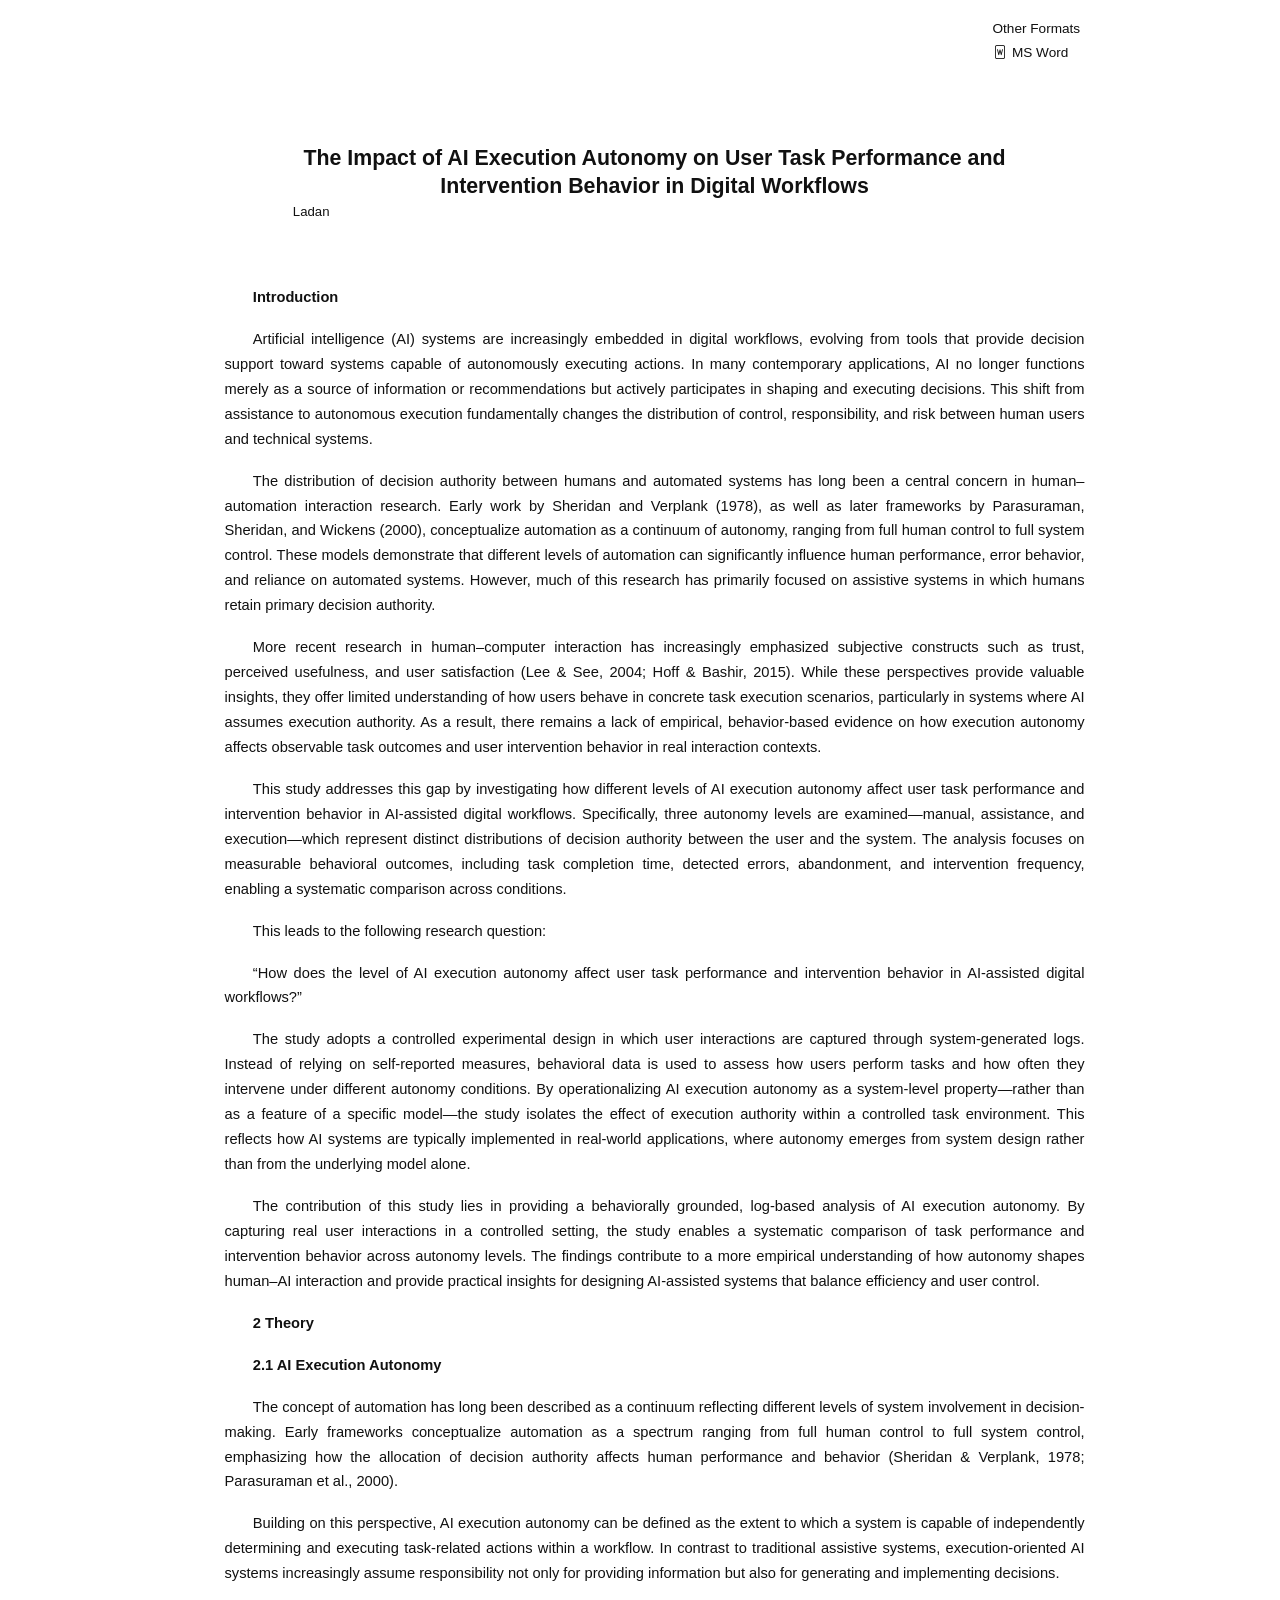
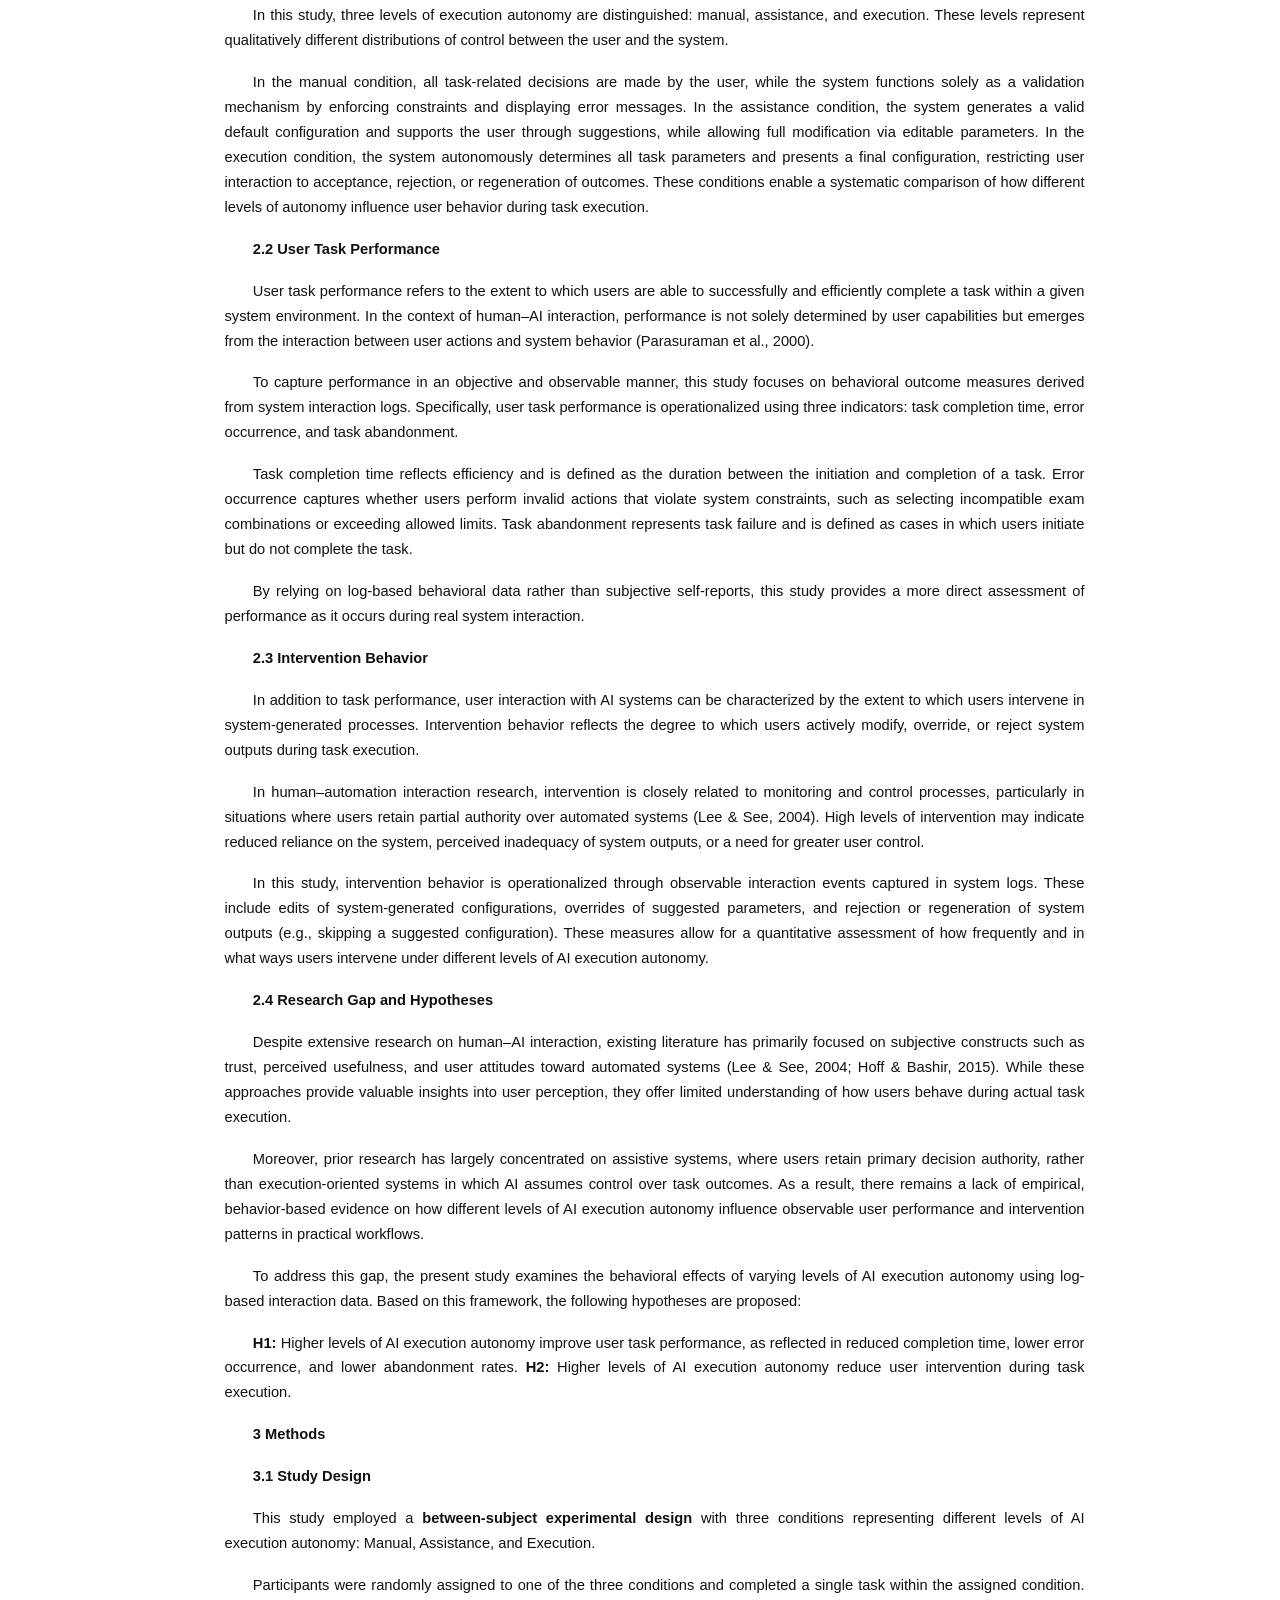
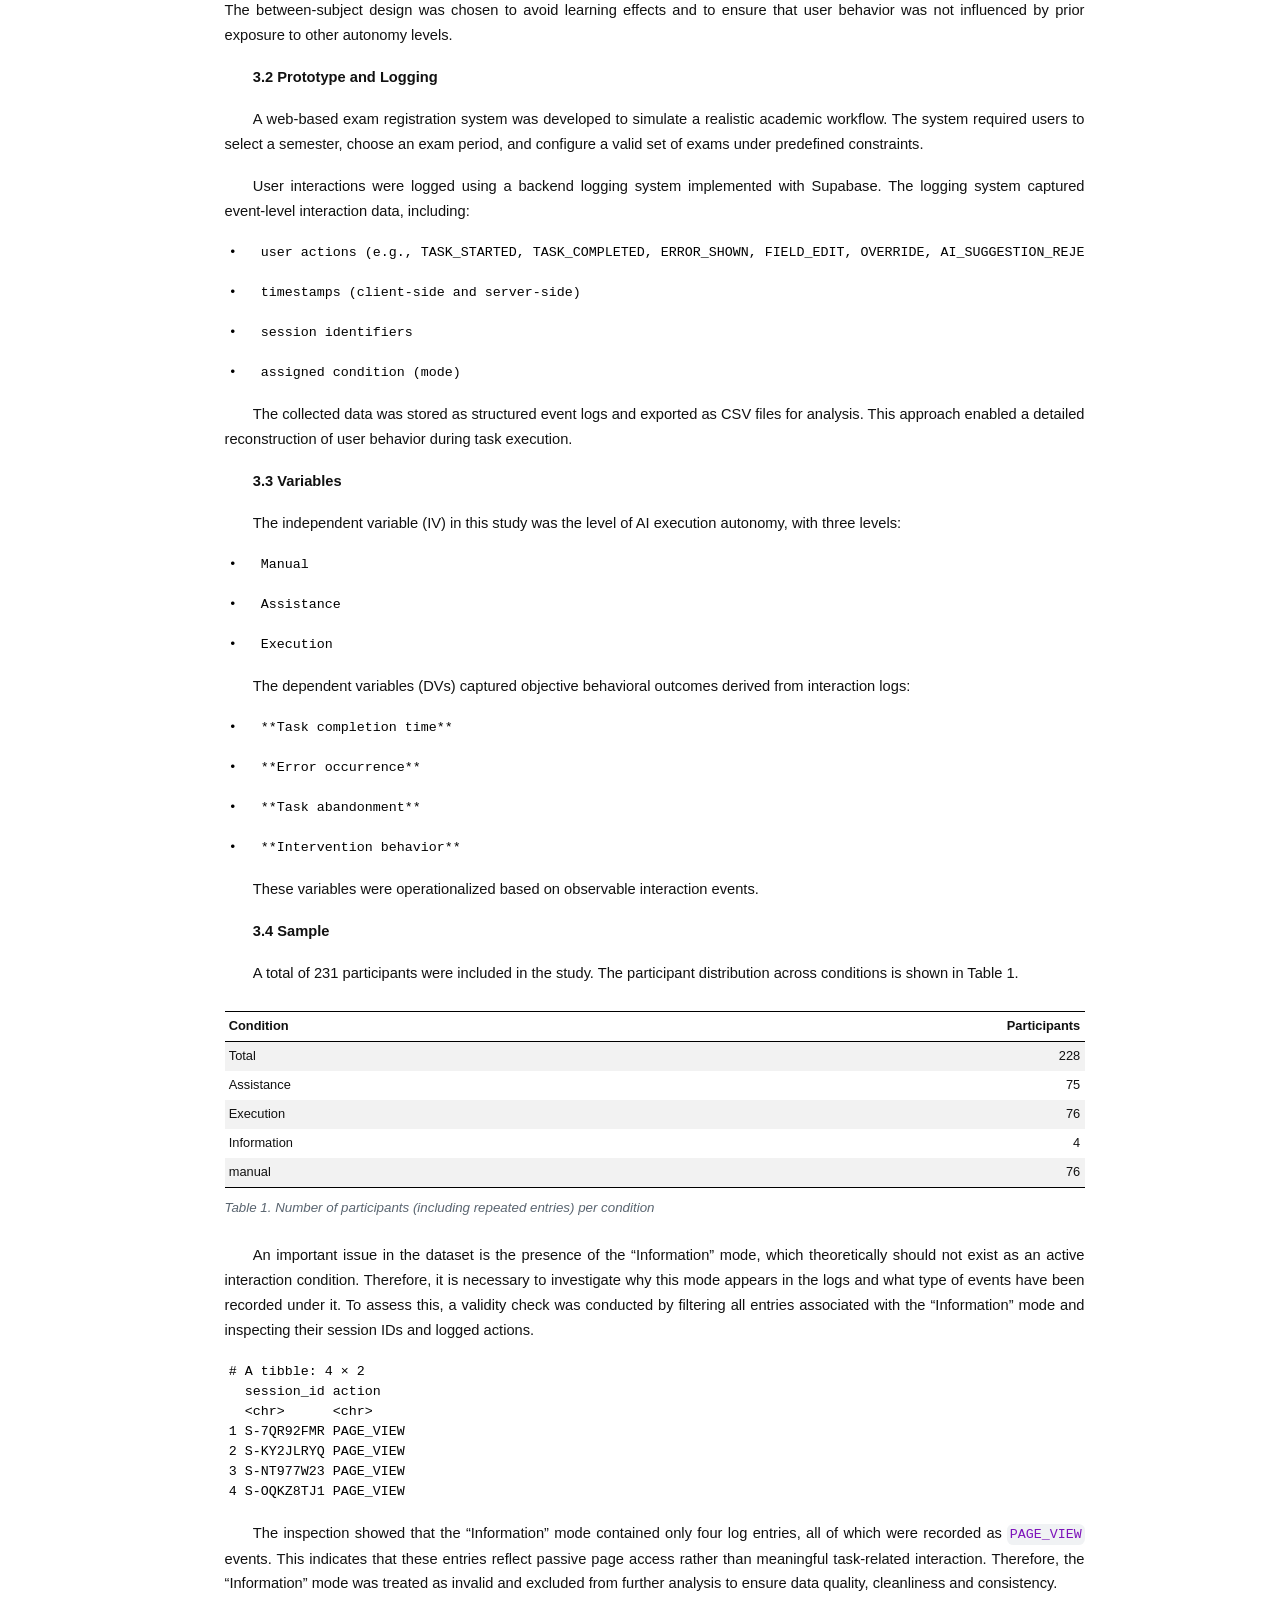
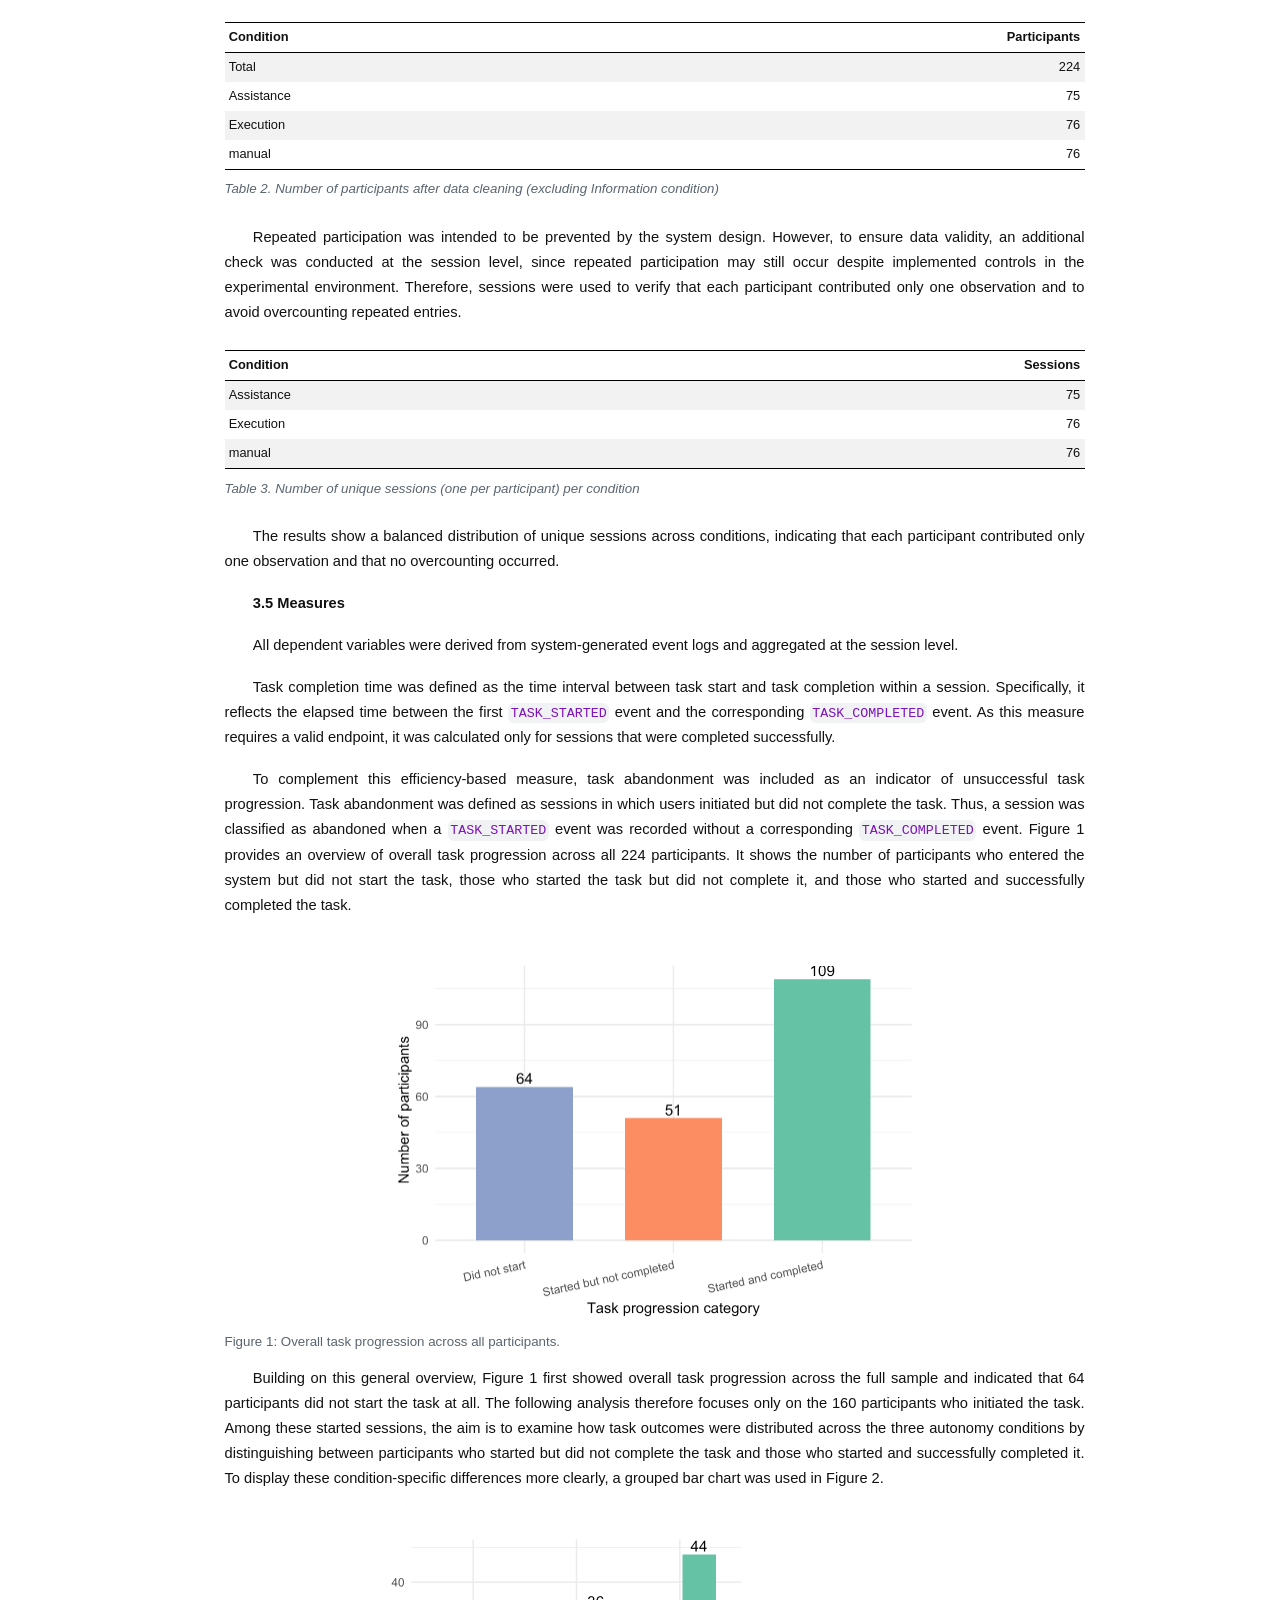
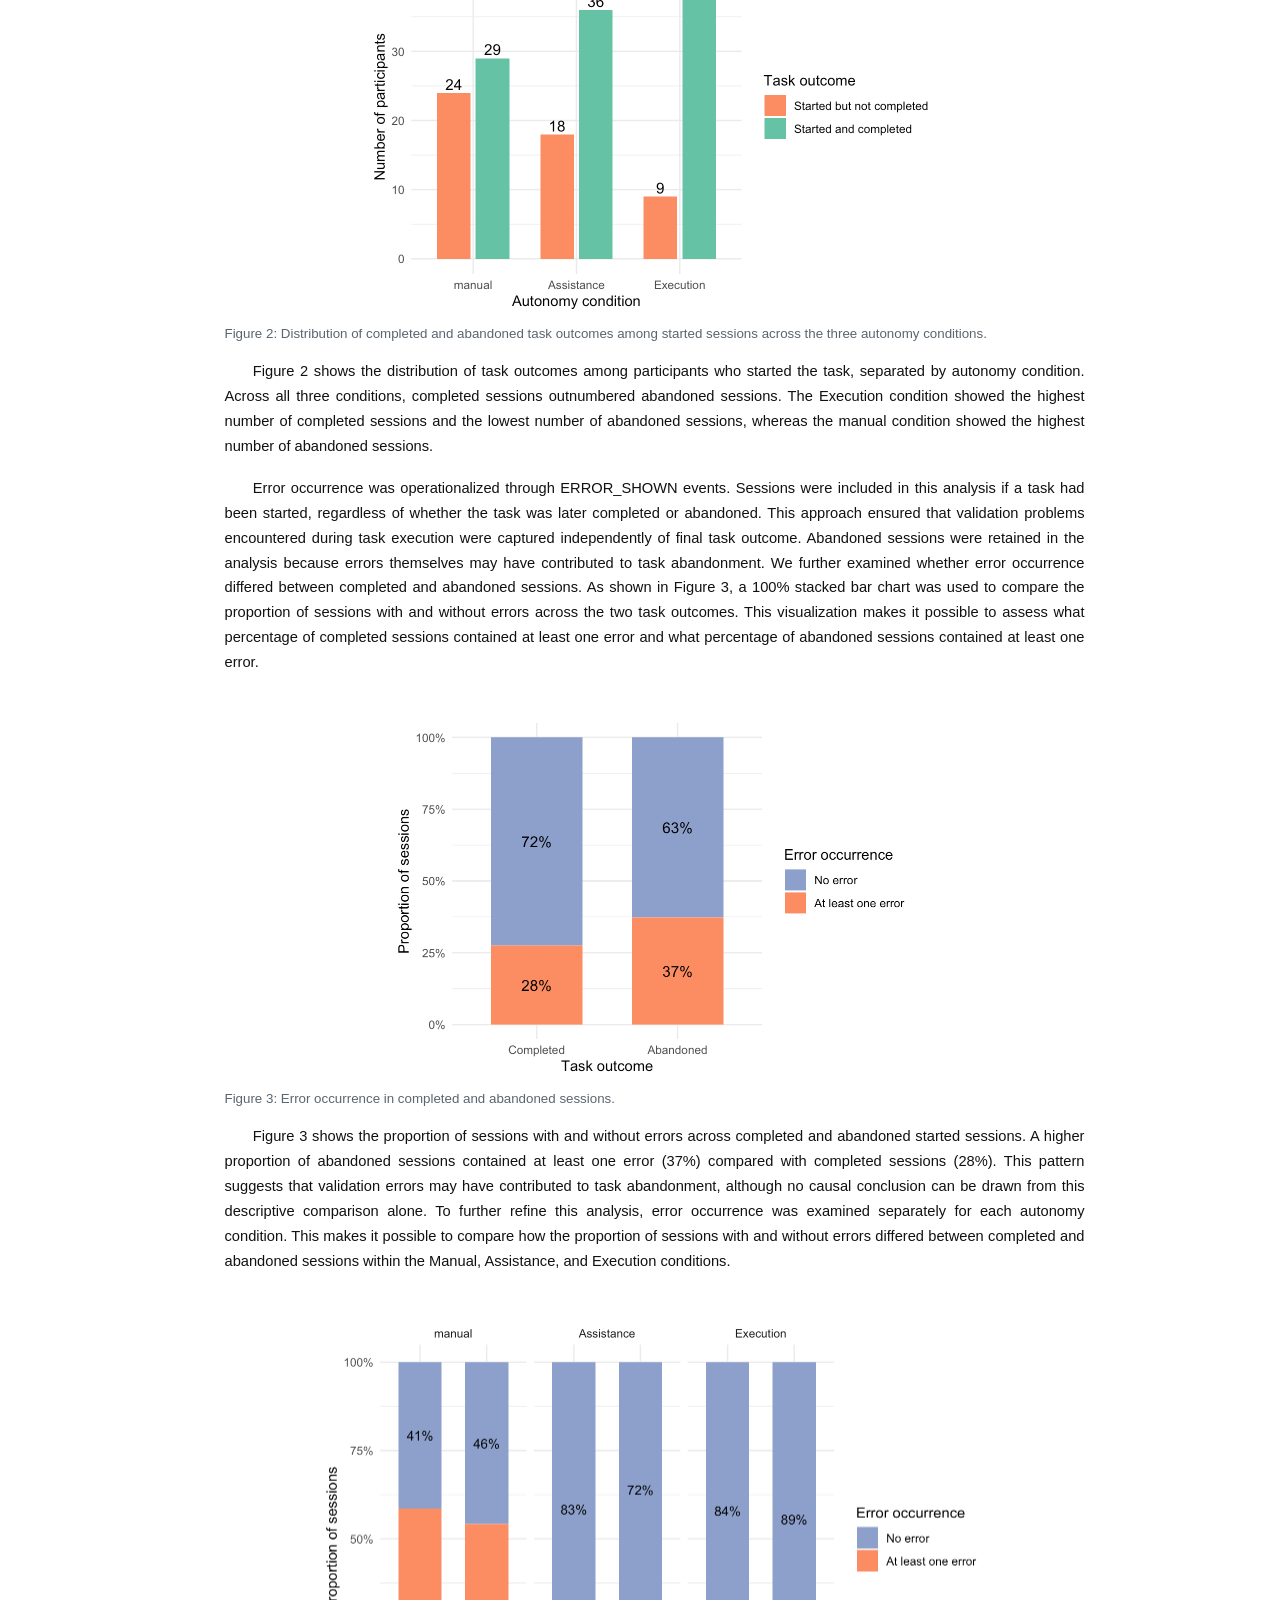
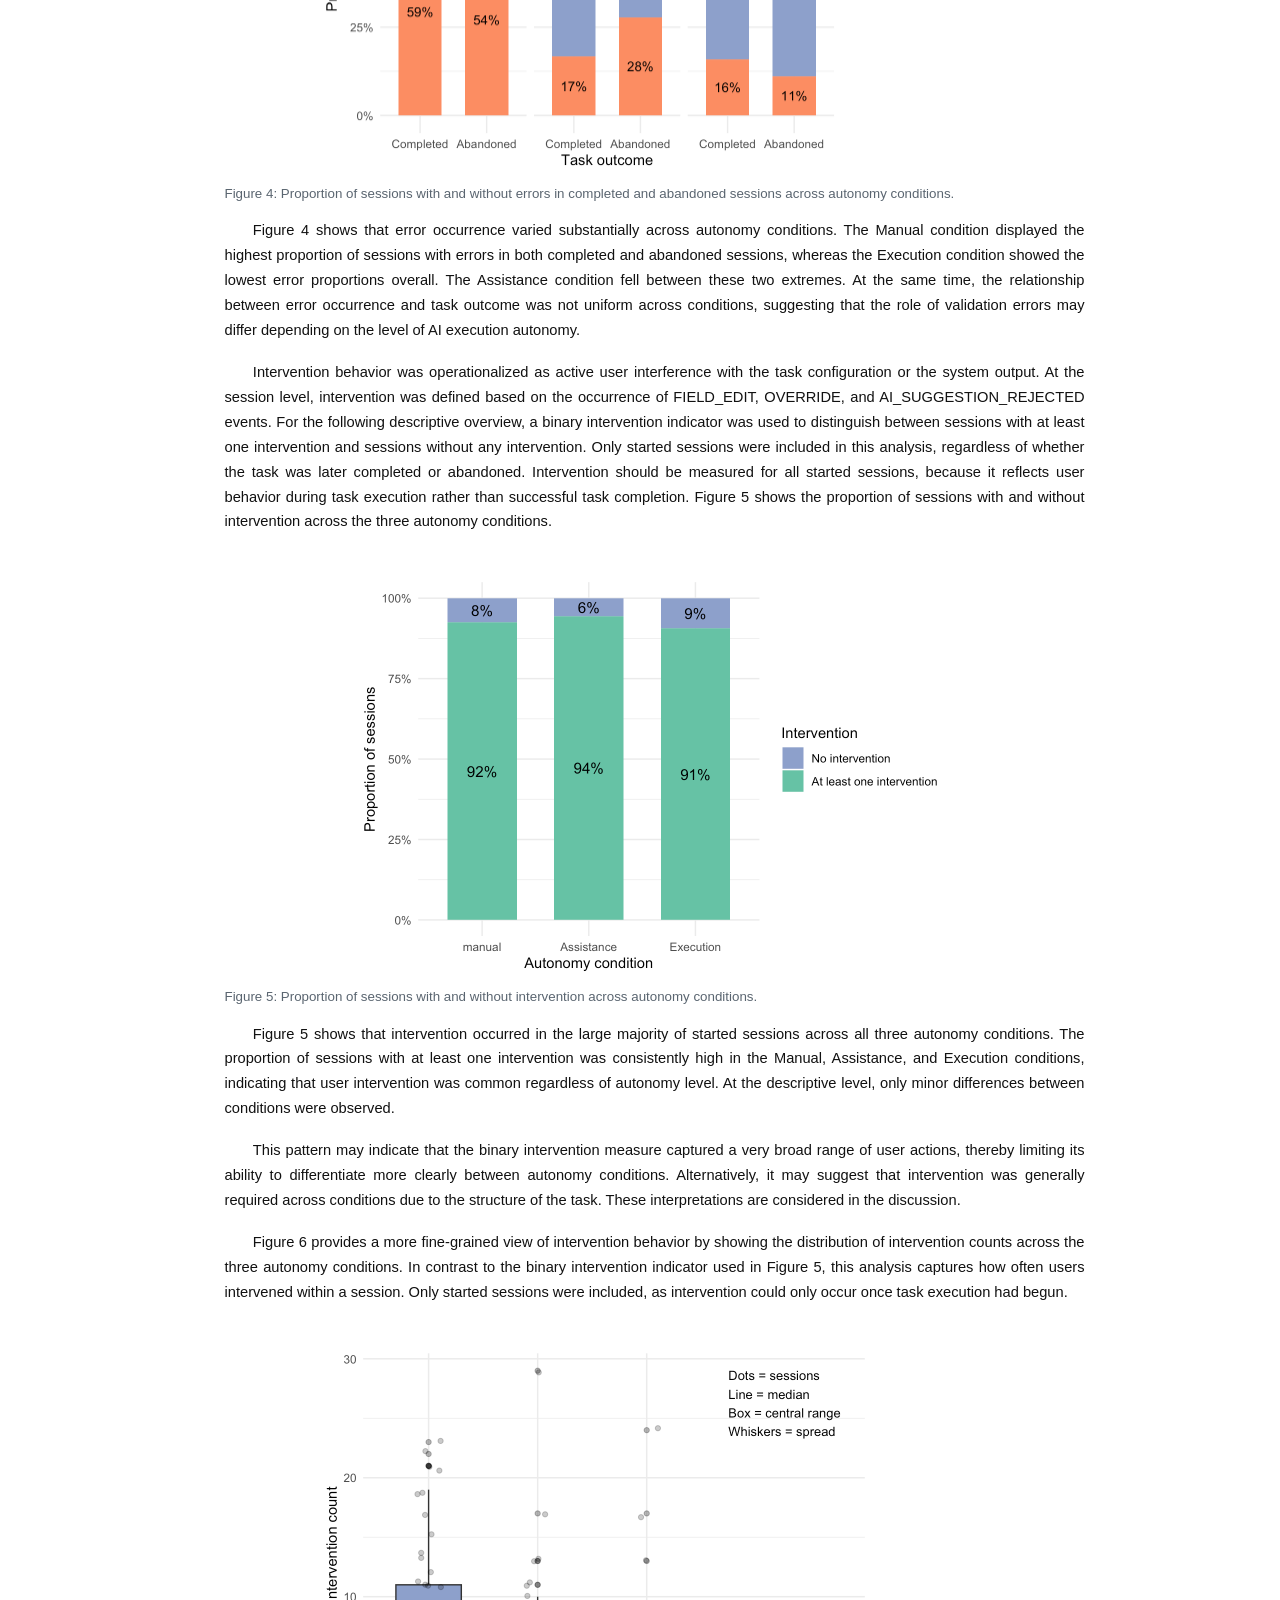
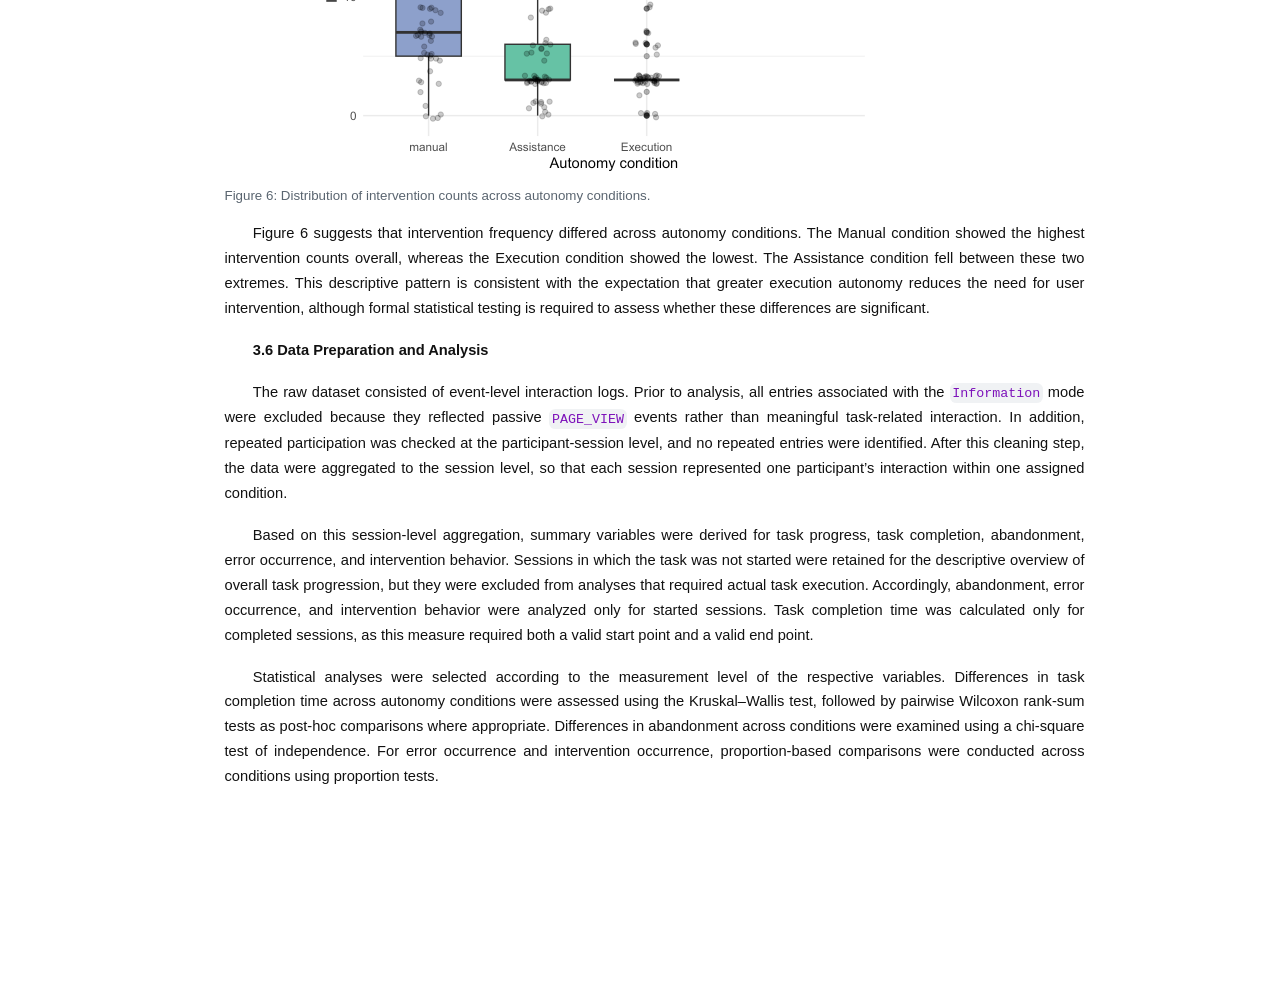
==== commit 2a792cb3: "starting data preparing" ====
--- a/ai-execution-autonomy-analysis.html
+++ b/ai-execution-autonomy-analysis.html
@@ -341,6 +341,11 @@
 </div>
 </div>
 </div>
+<p>Figure 6 suggests that intervention frequency differed across autonomy conditions. The Manual condition showed the highest intervention counts overall, whereas the Execution condition showed the lowest. The Assistance condition fell between these two extremes. This descriptive pattern is consistent with the expectation that greater execution autonomy reduces the need for user intervention, although formal statistical testing is required to assess whether these differences are significant.</p>
+<p><strong>3.6 Data Preparation and Analysis</strong></p>
+<p>The raw dataset consisted of event-level interaction logs. Prior to analysis, all entries associated with the <code>Information</code> mode were excluded because they reflected passive <code>PAGE_VIEW</code> events rather than meaningful task-related interaction. In addition, repeated participation was checked at the participant-session level, and no repeated entries were identified. After this cleaning step, the data were aggregated to the session level, so that each session represented one participant’s interaction within one assigned condition.</p>
+<p>Based on this session-level aggregation, summary variables were derived for task progress, task completion, abandonment, error occurrence, and intervention behavior. Sessions in which the task was not started were retained for the descriptive overview of overall task progression, but they were excluded from analyses that required actual task execution. Accordingly, abandonment, error occurrence, and intervention behavior were analyzed only for started sessions. Task completion time was calculated only for completed sessions, as this measure required both a valid start point and a valid end point.</p>
+<p>Statistical analyses were selected according to the measurement level of the respective variables. Differences in task completion time across autonomy conditions were assessed using the Kruskal–Wallis test, followed by pairwise Wilcoxon rank-sum tests as post-hoc comparisons where appropriate. Differences in abandonment across conditions were examined using a chi-square test of independence. For error occurrence and intervention occurrence, proportion-based comparisons were conducted across conditions using proportion tests.</p>
 
 </main>
 <!-- /main column -->
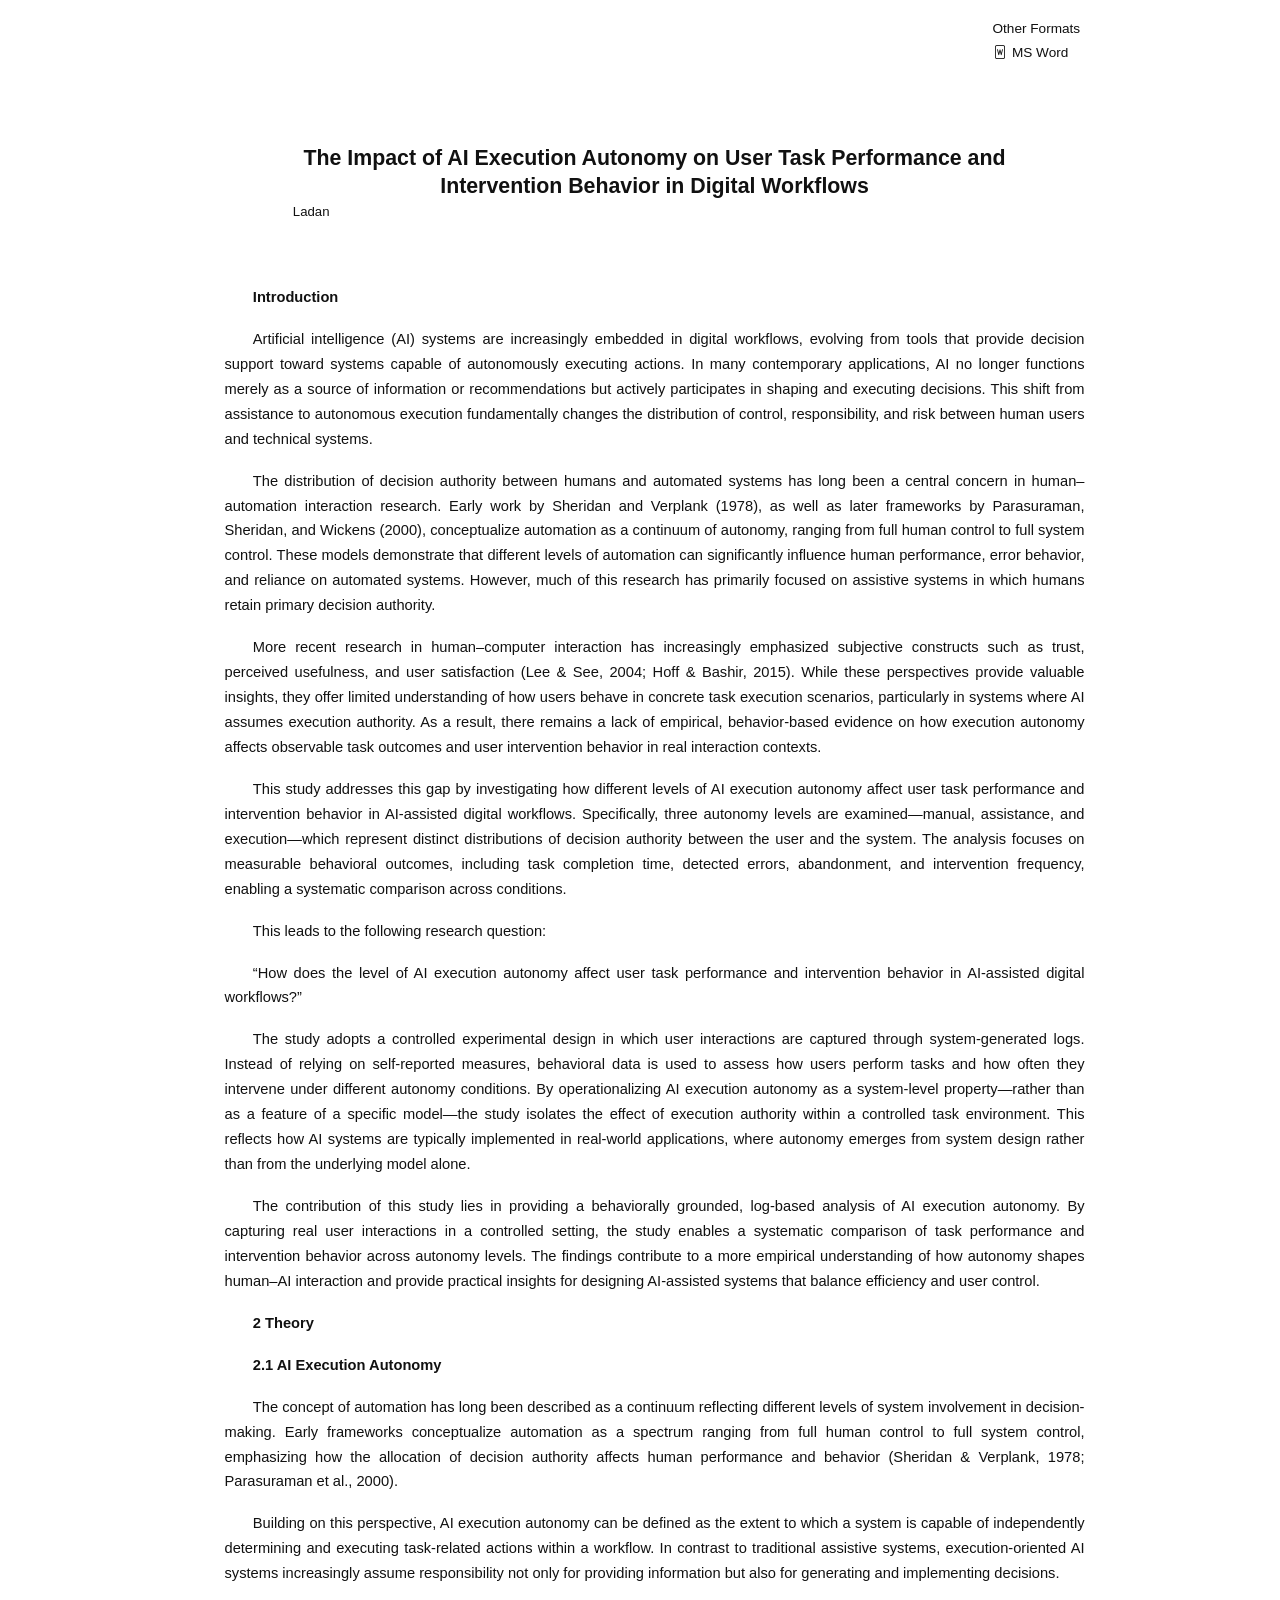
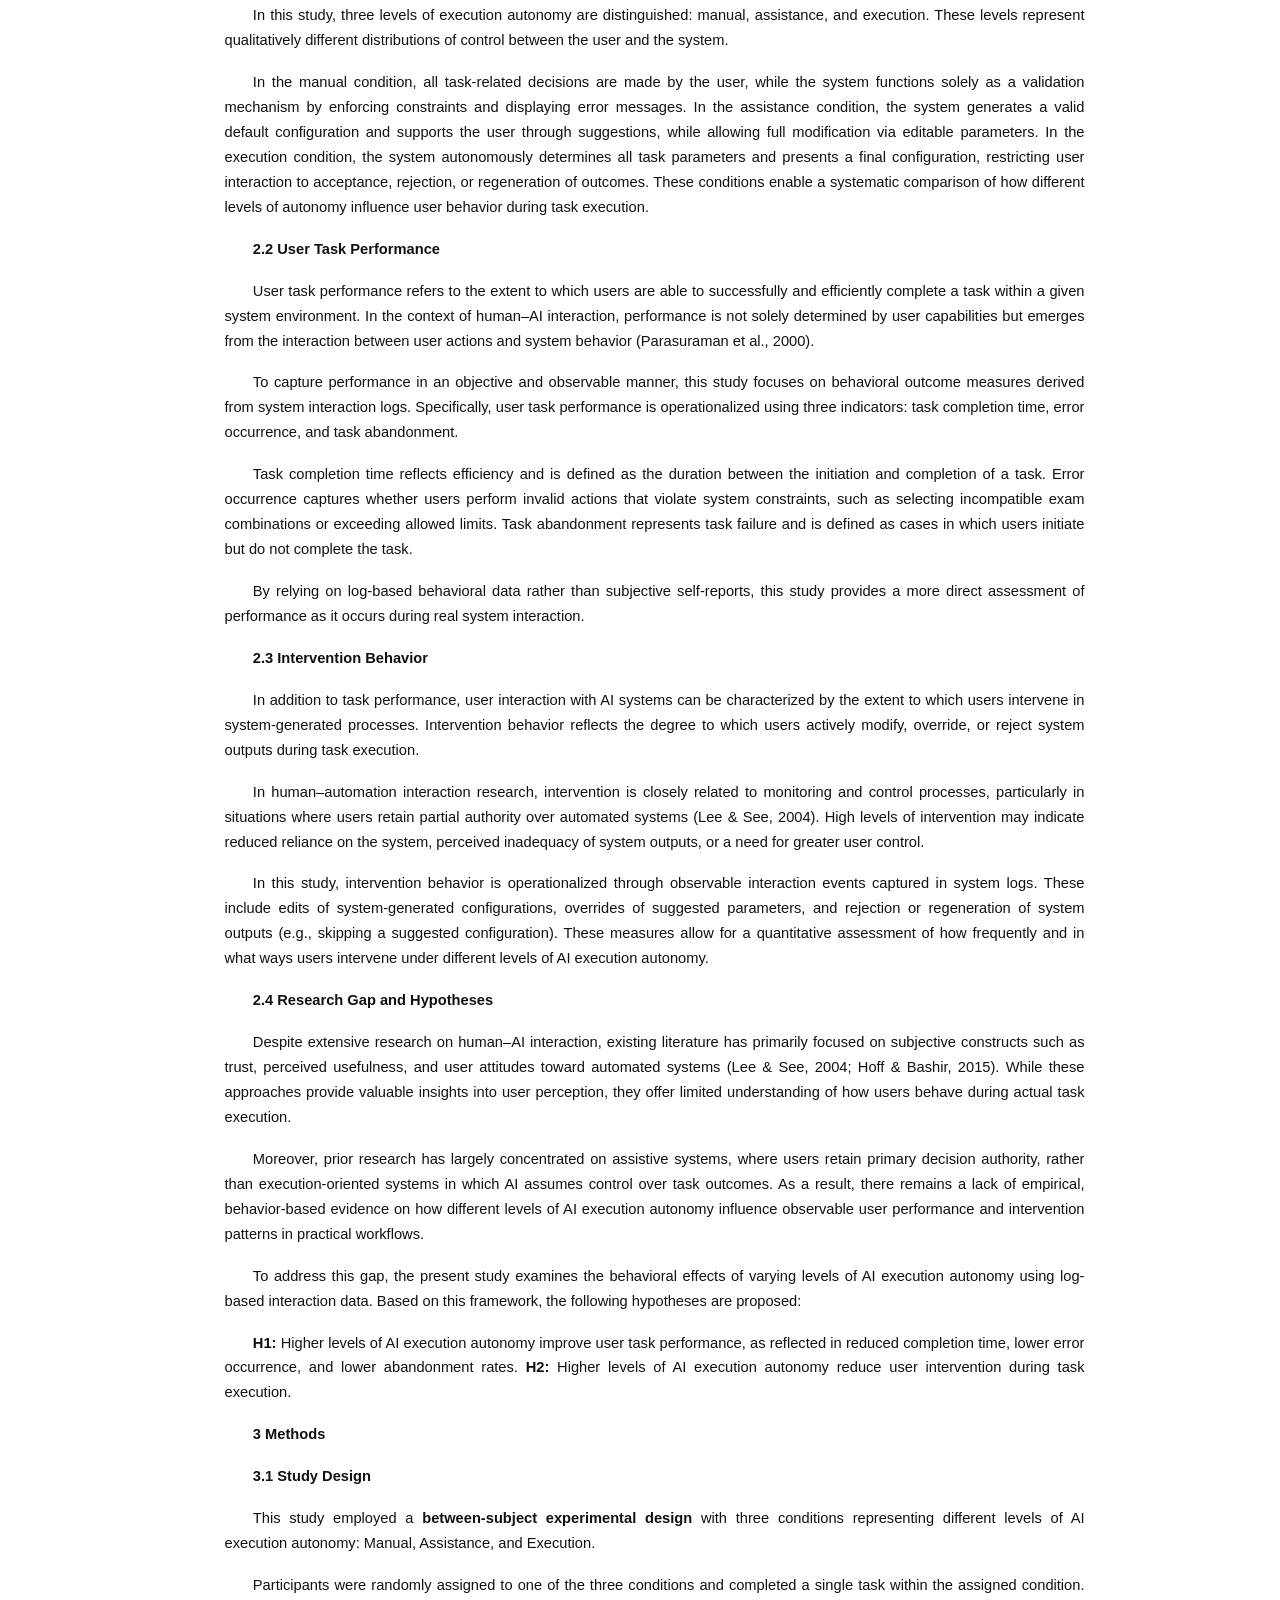
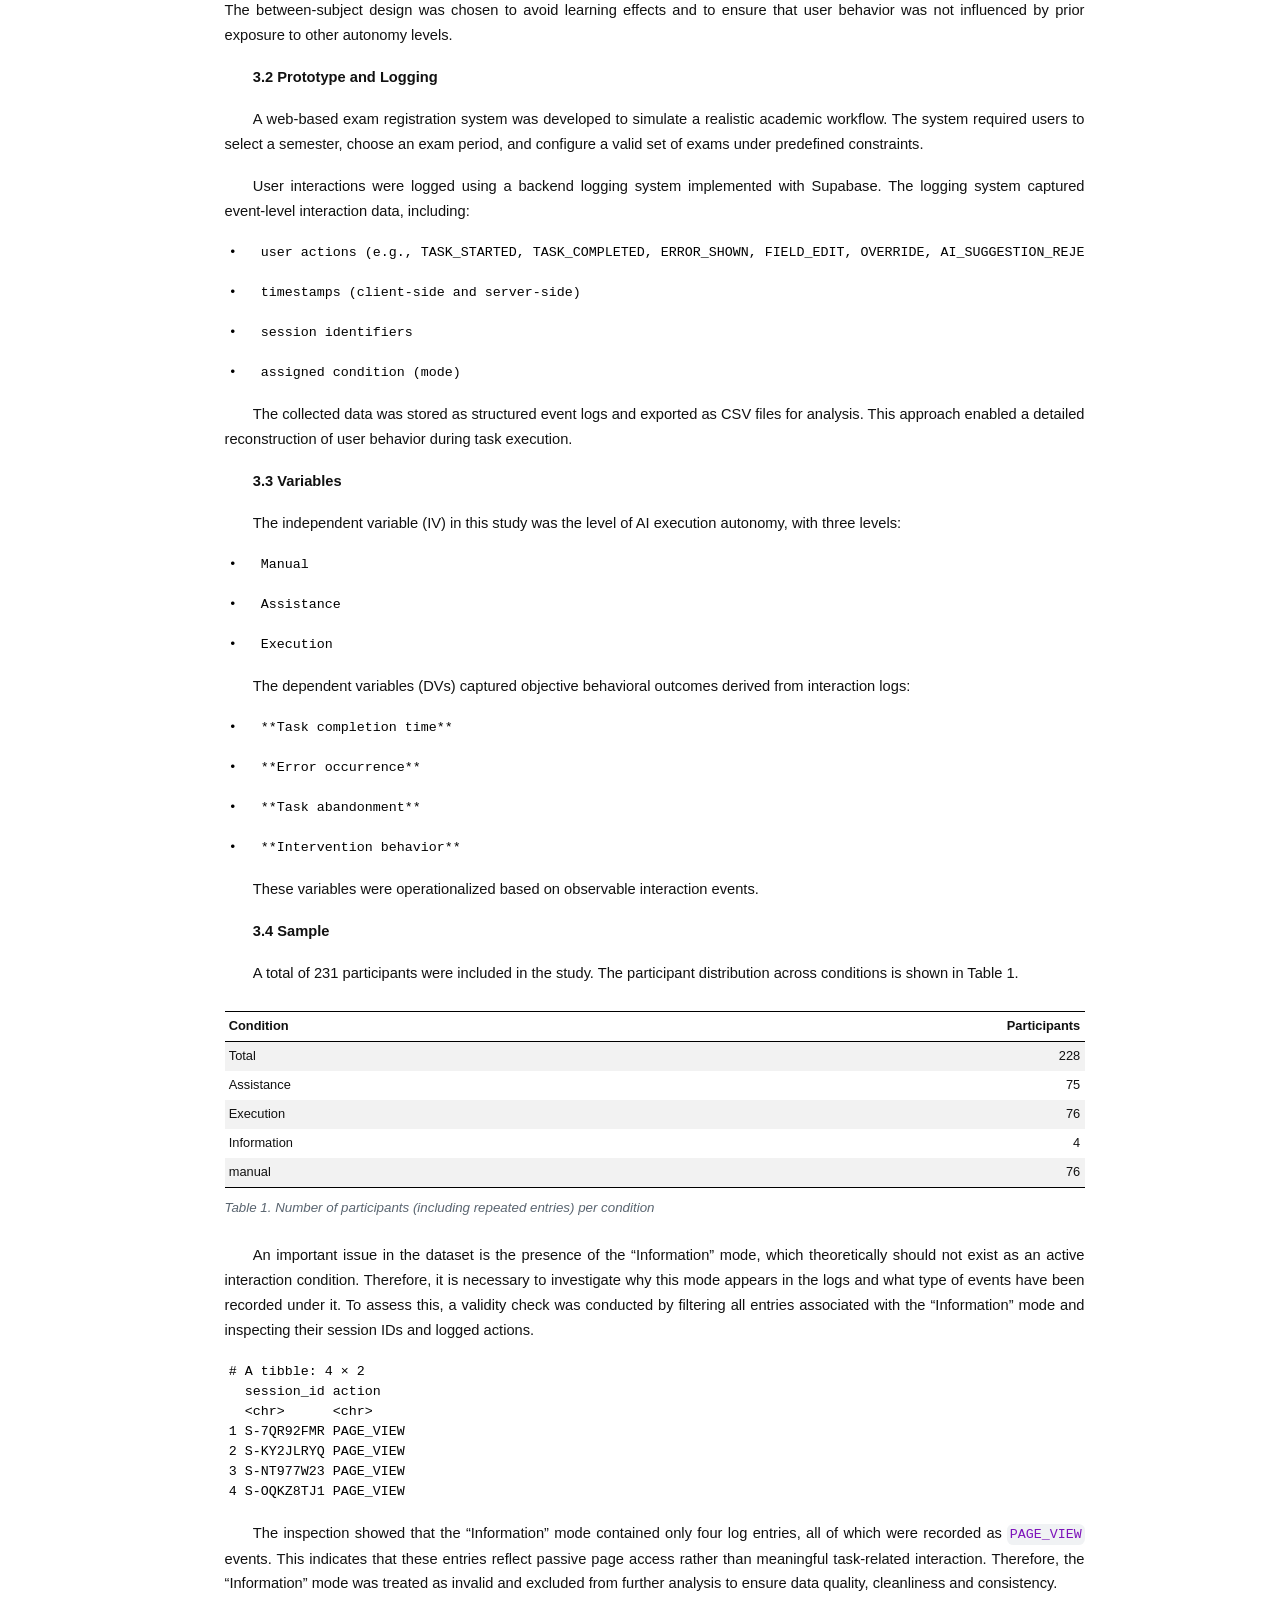
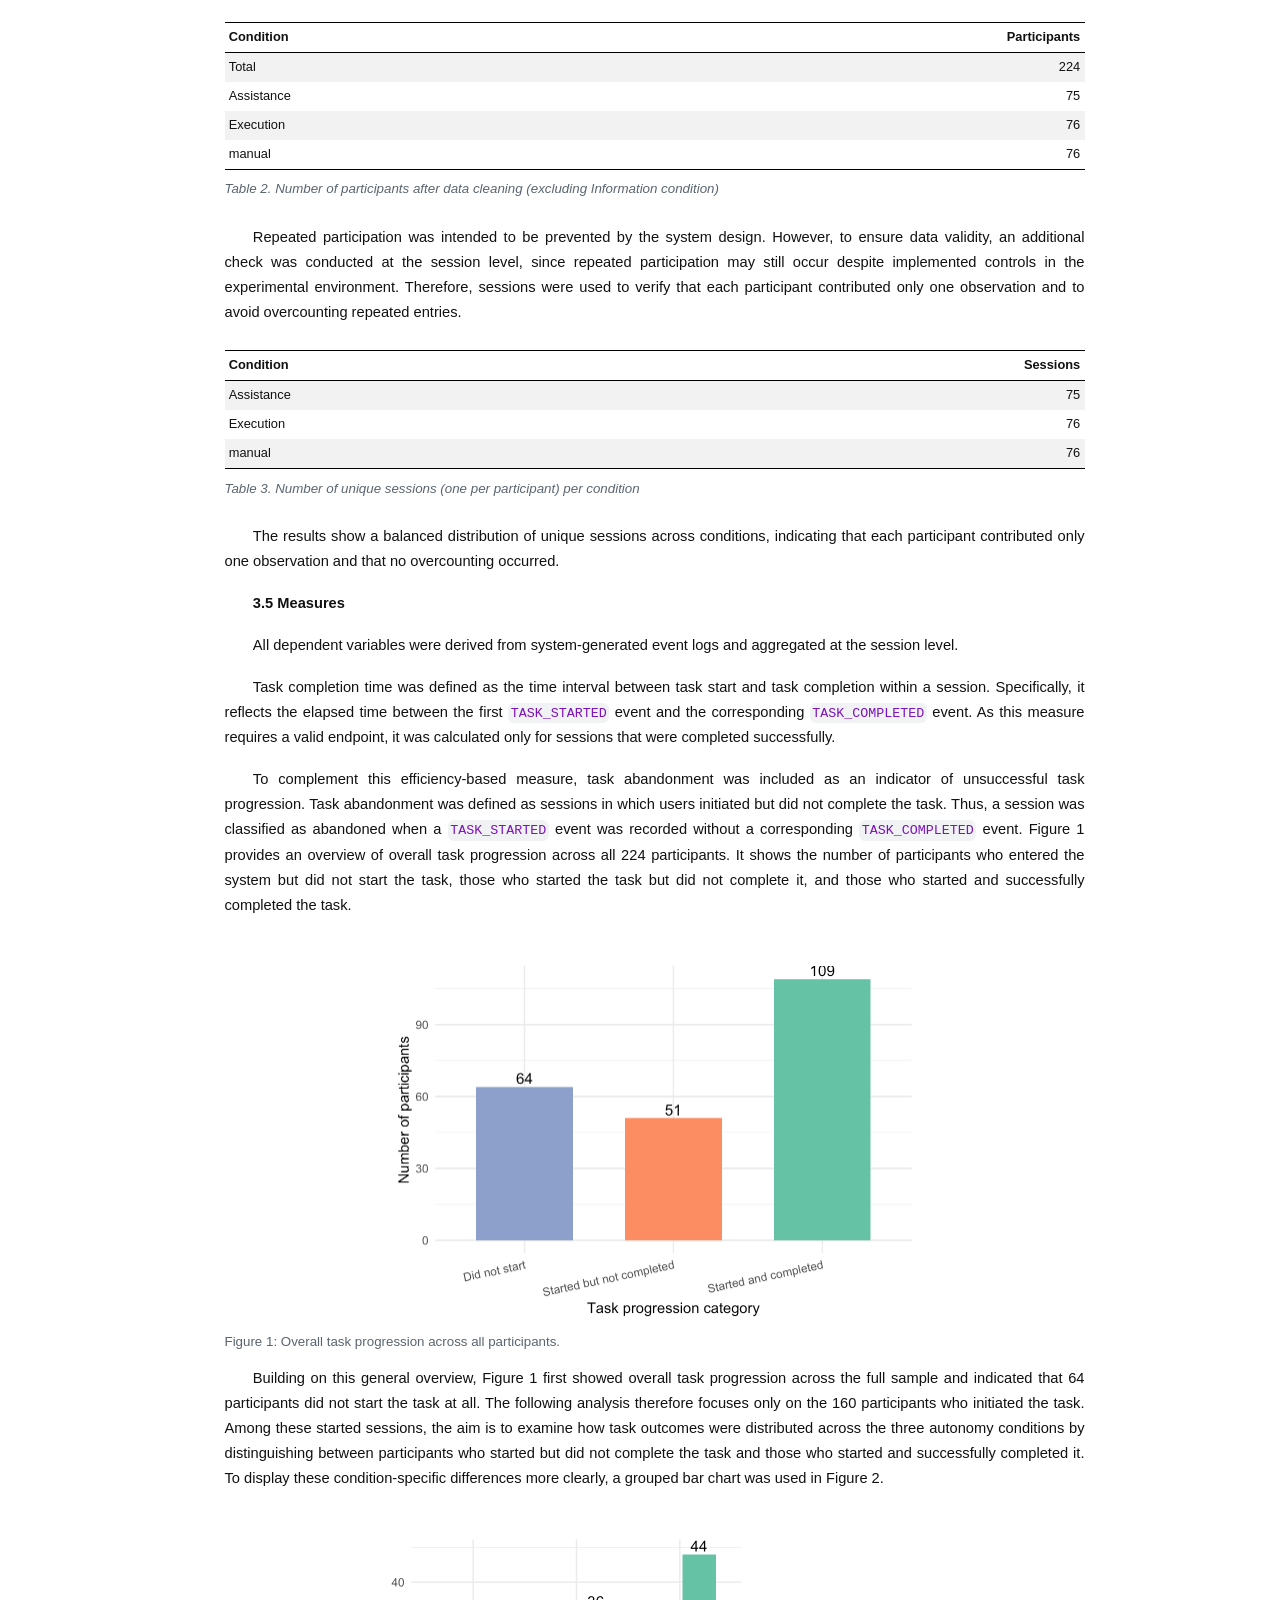
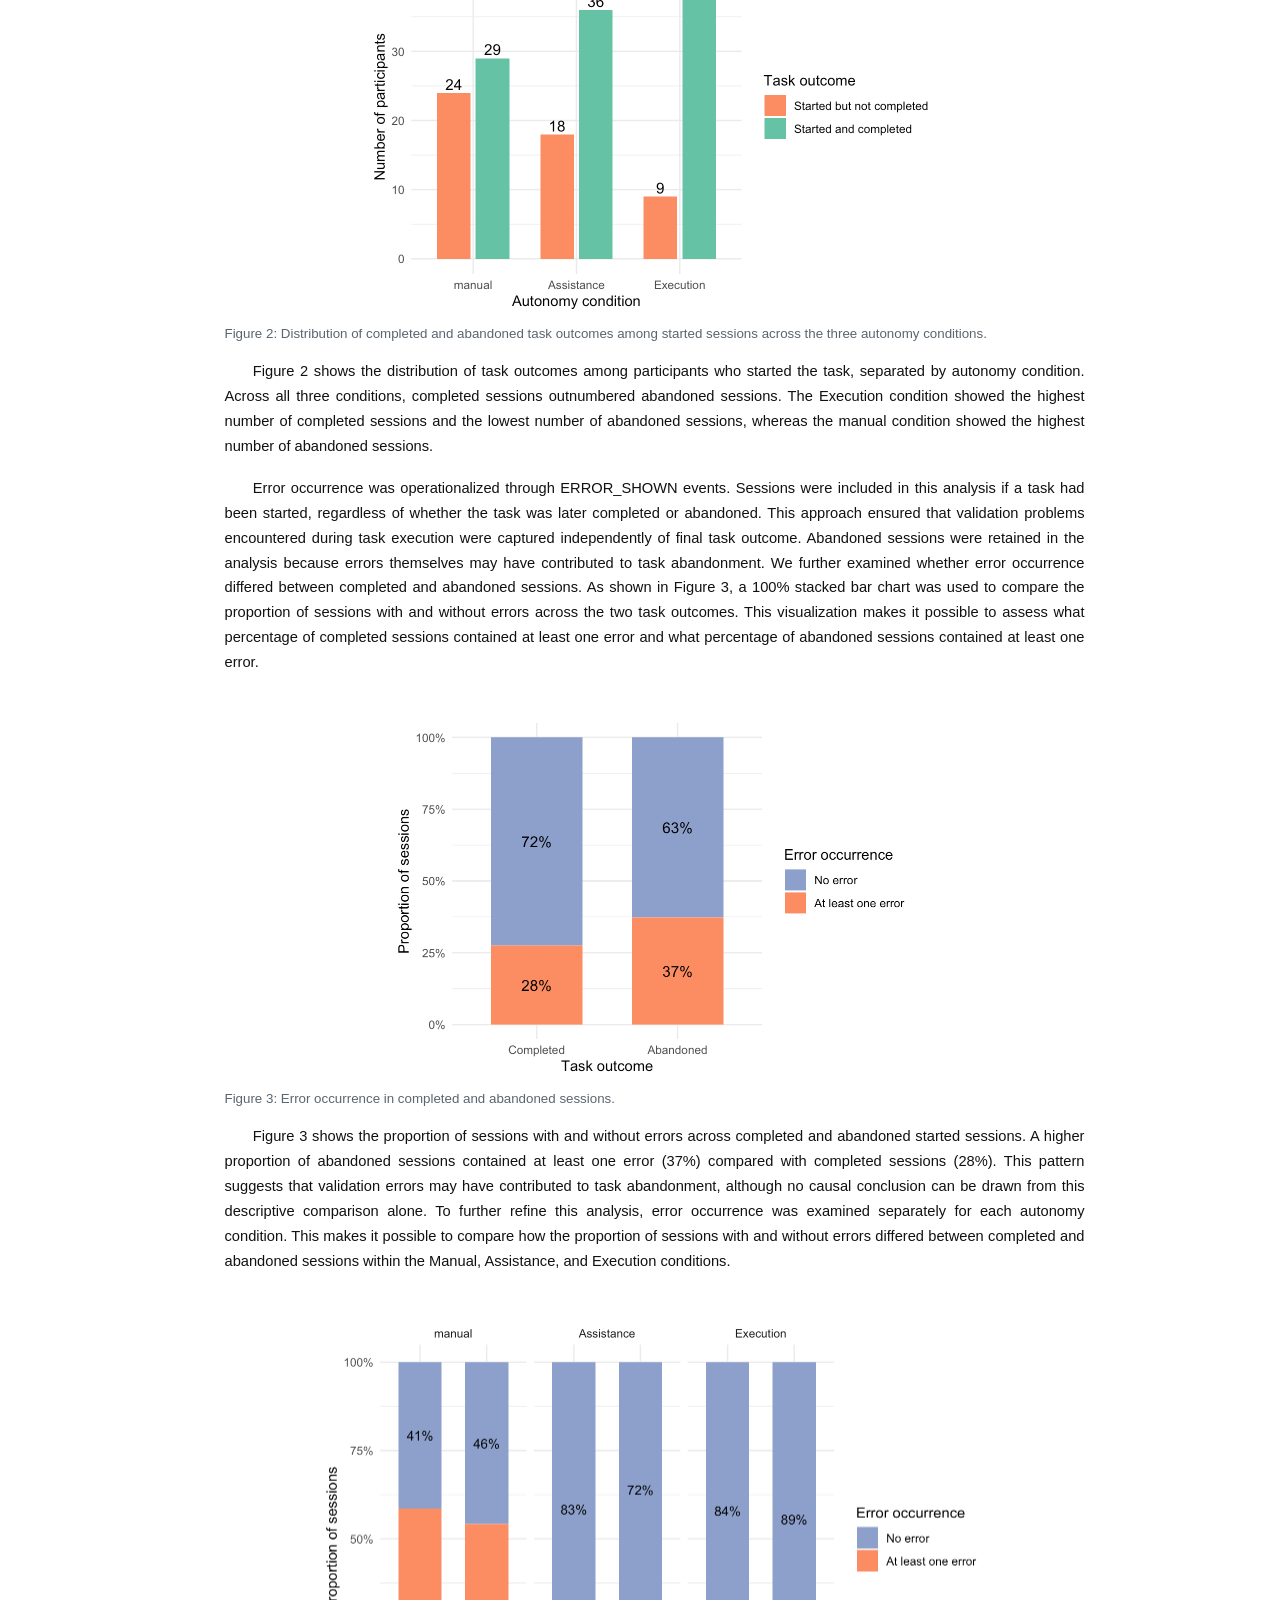
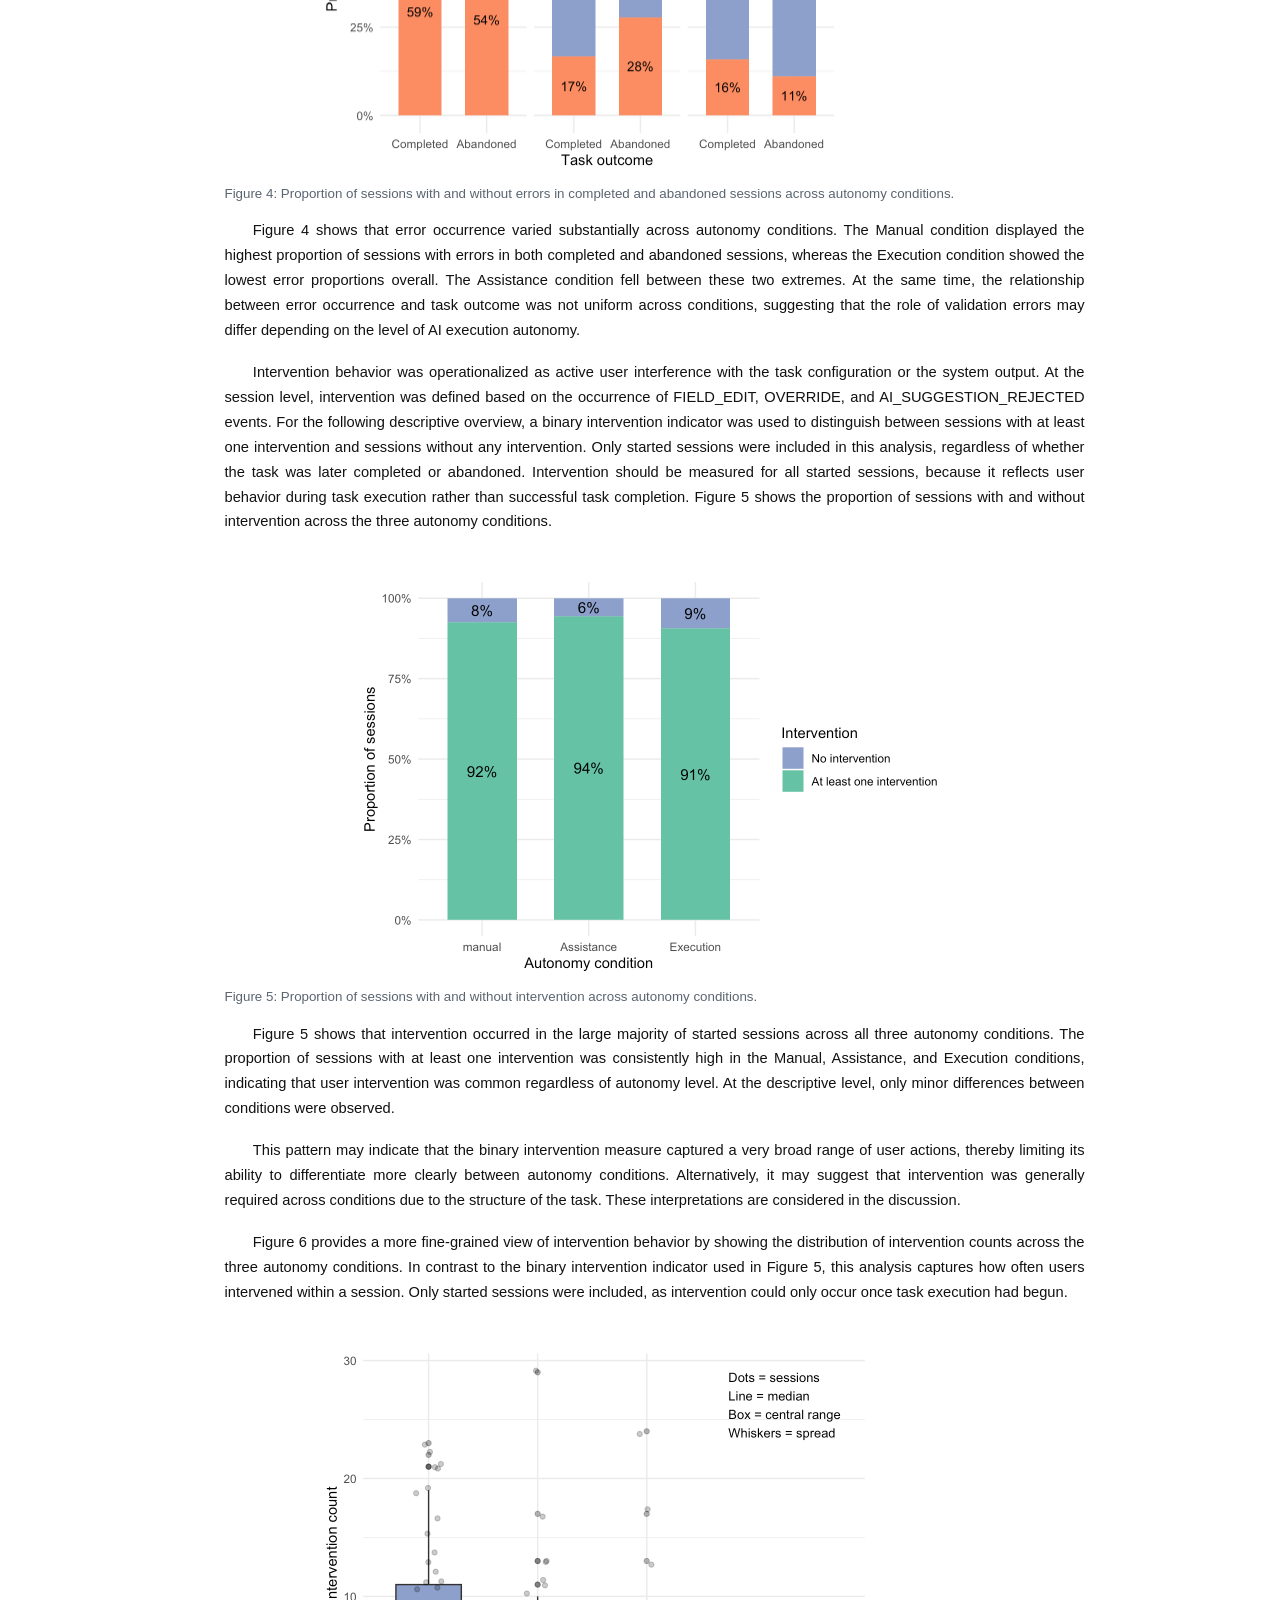
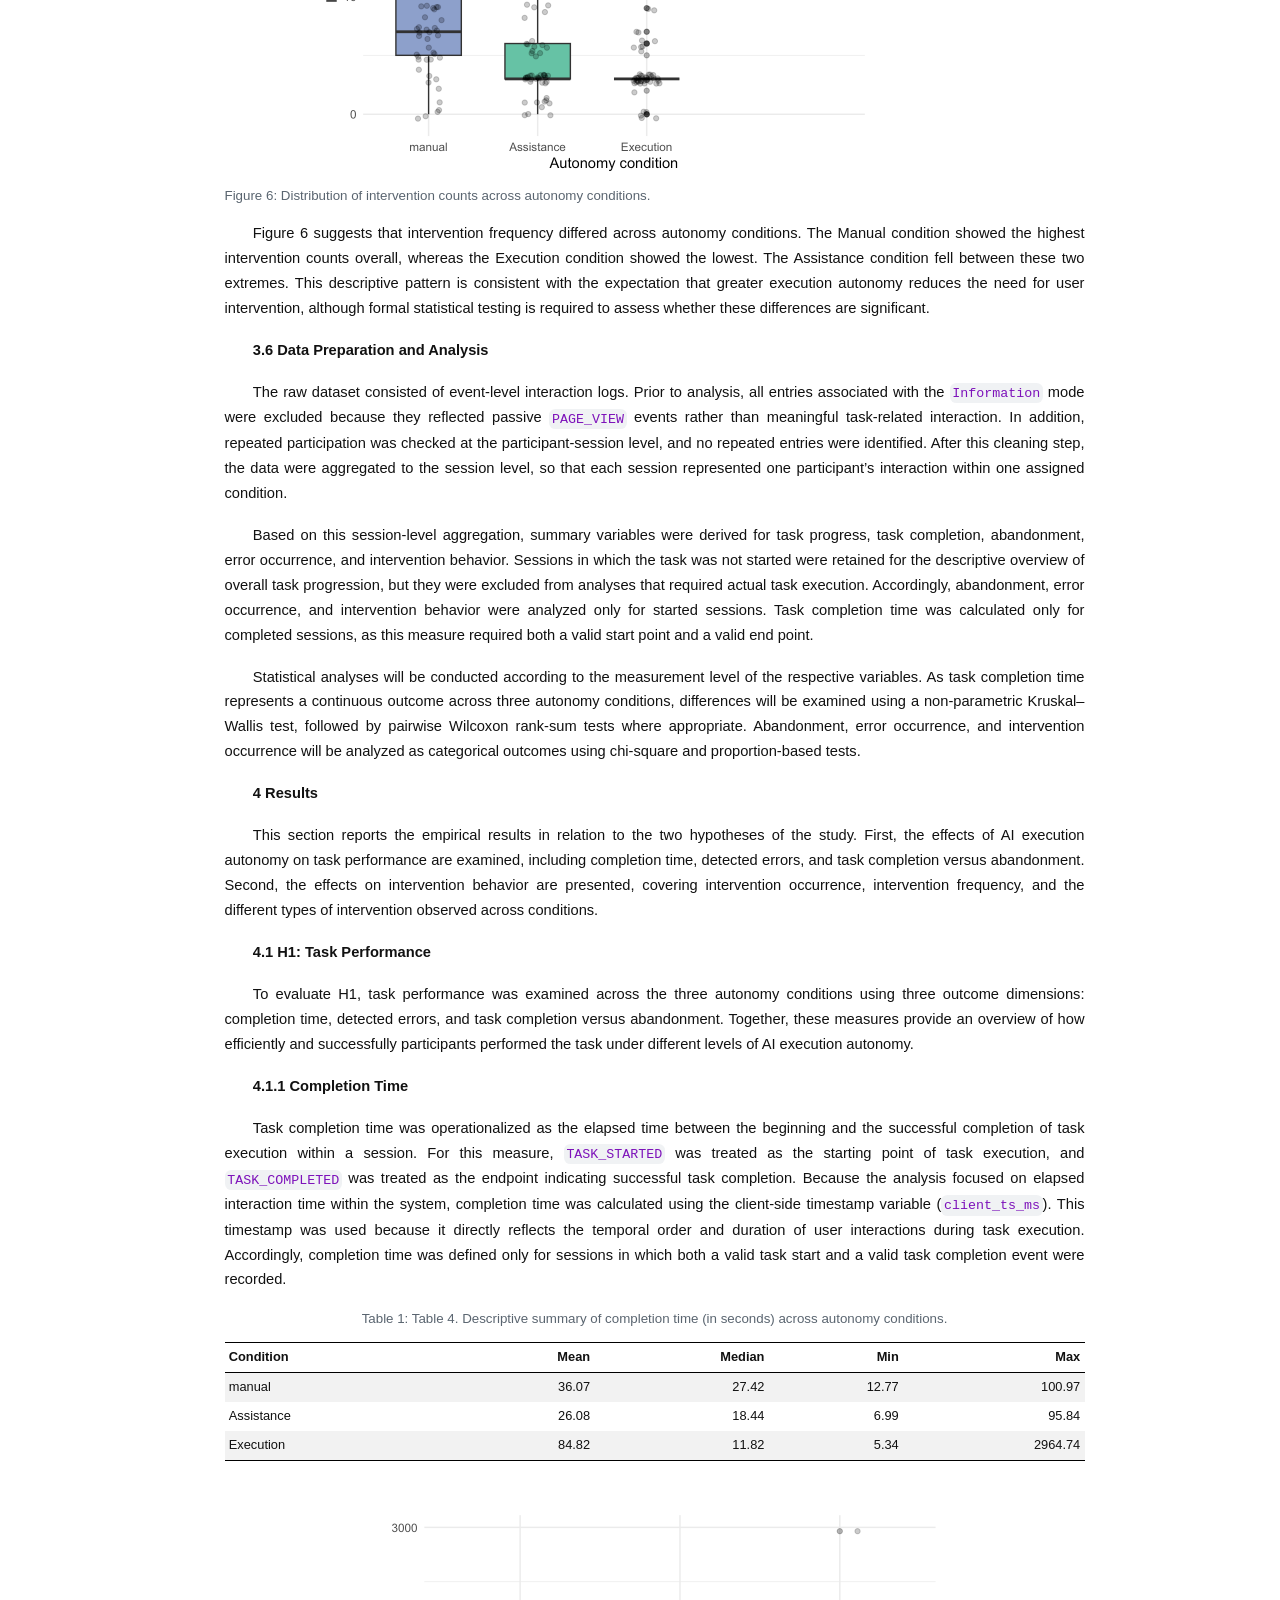
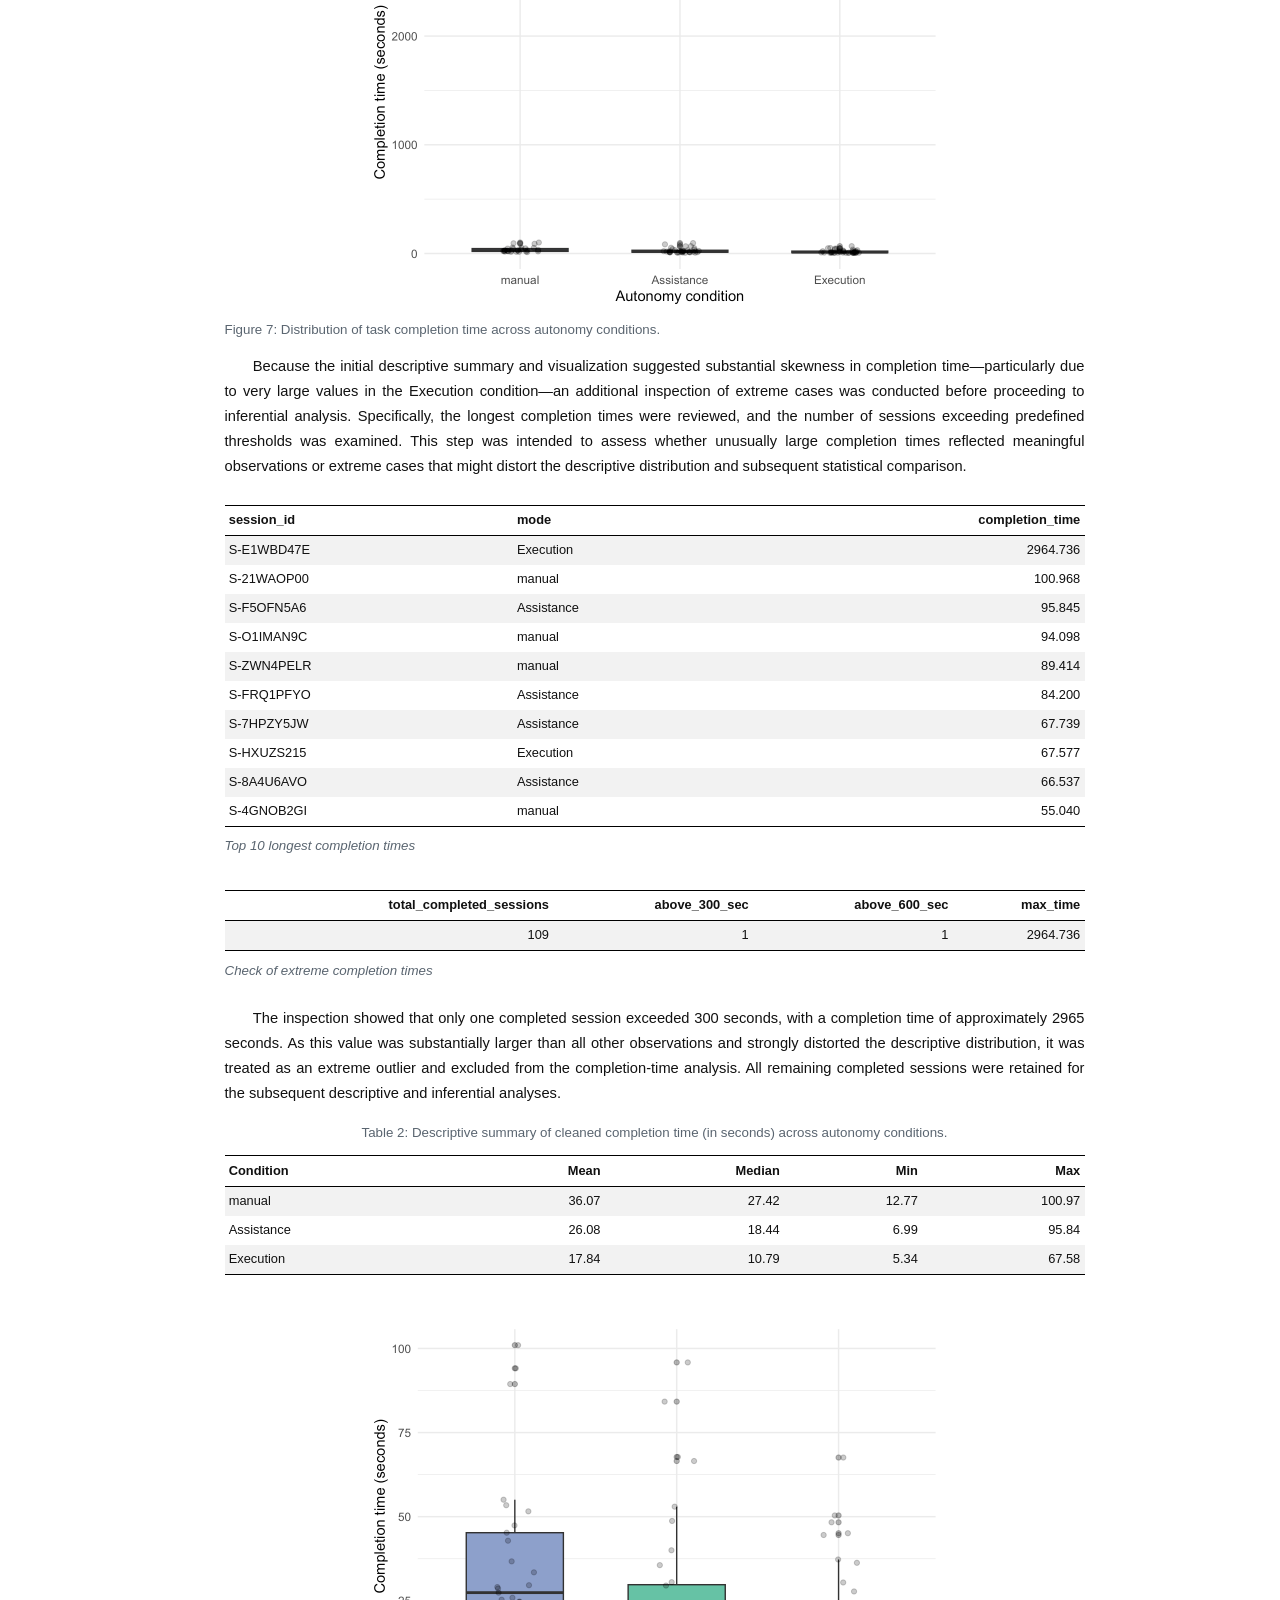
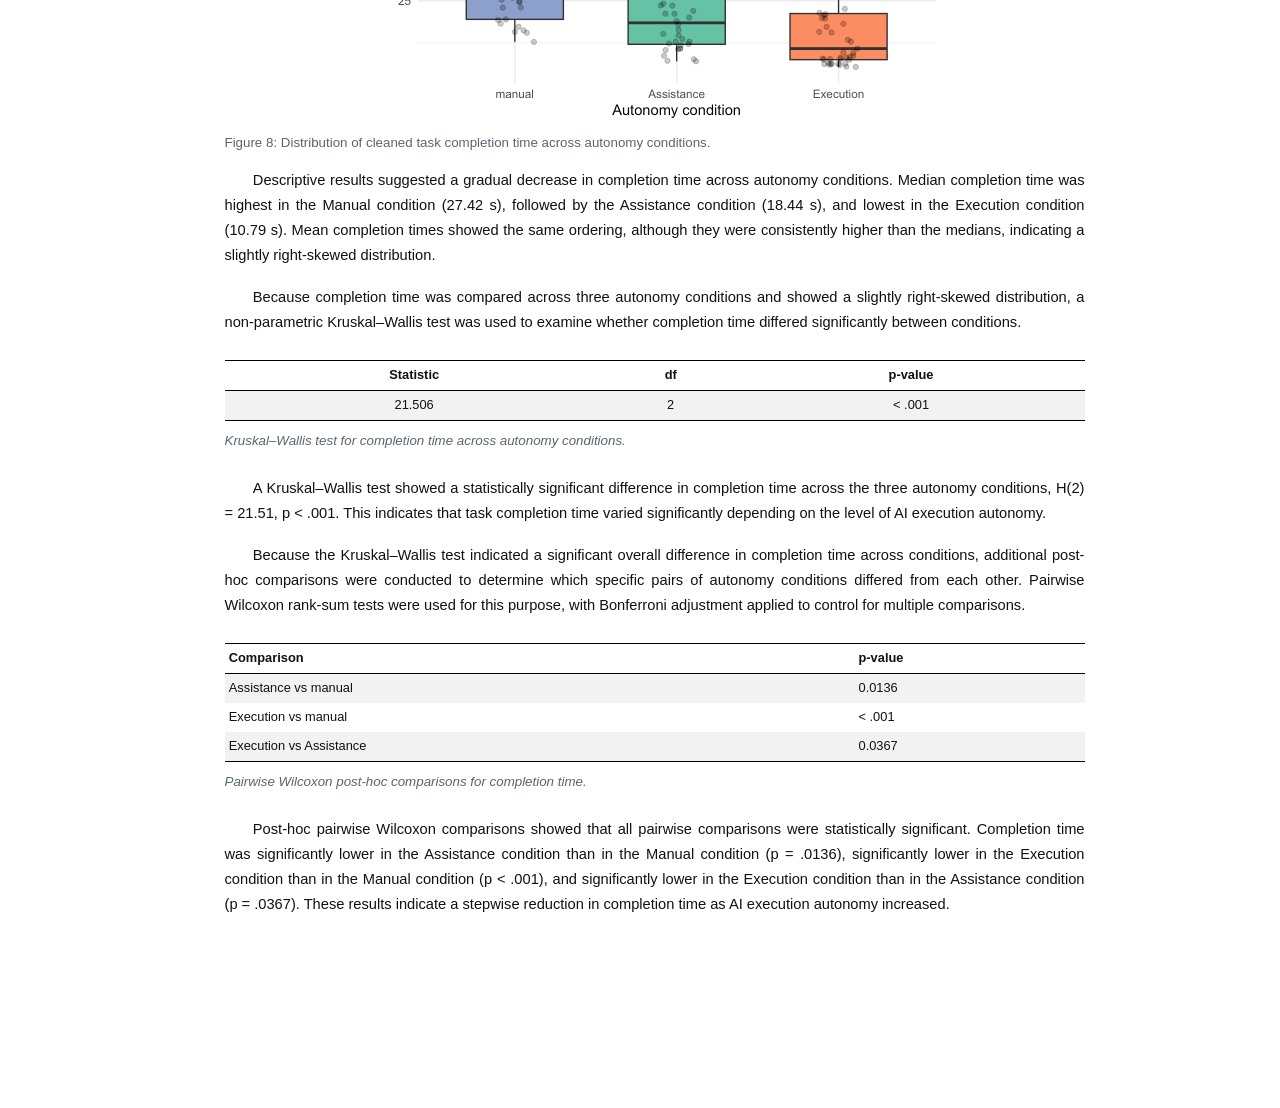
==== commit fc0cfc97: "Add cleaned completion time results and Kruskal-Wallis and post-hoc tests" ====
--- a/ai-execution-autonomy-analysis.html
+++ b/ai-execution-autonomy-analysis.html
@@ -345,7 +345,279 @@
 <p><strong>3.6 Data Preparation and Analysis</strong></p>
 <p>The raw dataset consisted of event-level interaction logs. Prior to analysis, all entries associated with the <code>Information</code> mode were excluded because they reflected passive <code>PAGE_VIEW</code> events rather than meaningful task-related interaction. In addition, repeated participation was checked at the participant-session level, and no repeated entries were identified. After this cleaning step, the data were aggregated to the session level, so that each session represented one participant’s interaction within one assigned condition.</p>
 <p>Based on this session-level aggregation, summary variables were derived for task progress, task completion, abandonment, error occurrence, and intervention behavior. Sessions in which the task was not started were retained for the descriptive overview of overall task progression, but they were excluded from analyses that required actual task execution. Accordingly, abandonment, error occurrence, and intervention behavior were analyzed only for started sessions. Task completion time was calculated only for completed sessions, as this measure required both a valid start point and a valid end point.</p>
-<p>Statistical analyses were selected according to the measurement level of the respective variables. Differences in task completion time across autonomy conditions were assessed using the Kruskal–Wallis test, followed by pairwise Wilcoxon rank-sum tests as post-hoc comparisons where appropriate. Differences in abandonment across conditions were examined using a chi-square test of independence. For error occurrence and intervention occurrence, proportion-based comparisons were conducted across conditions using proportion tests.</p>
+<p>Statistical analyses will be conducted according to the measurement level of the respective variables. As task completion time represents a continuous outcome across three autonomy conditions, differences will be examined using a non-parametric Kruskal–Wallis test, followed by pairwise Wilcoxon rank-sum tests where appropriate. Abandonment, error occurrence, and intervention occurrence will be analyzed as categorical outcomes using chi-square and proportion-based tests.</p>
+<p><strong>4 Results</strong></p>
+<p>This section reports the empirical results in relation to the two hypotheses of the study. First, the effects of AI execution autonomy on task performance are examined, including completion time, detected errors, and task completion versus abandonment. Second, the effects on intervention behavior are presented, covering intervention occurrence, intervention frequency, and the different types of intervention observed across conditions.</p>
+<p><strong>4.1 H1: Task Performance</strong></p>
+<p>To evaluate H1, task performance was examined across the three autonomy conditions using three outcome dimensions: completion time, detected errors, and task completion versus abandonment. Together, these measures provide an overview of how efficiently and successfully participants performed the task under different levels of AI execution autonomy.</p>
+<p><strong>4.1.1 Completion Time</strong></p>
+<p>Task completion time was operationalized as the elapsed time between the beginning and the successful completion of task execution within a session. For this measure, <code>TASK_STARTED</code> was treated as the starting point of task execution, and <code>TASK_COMPLETED</code> was treated as the endpoint indicating successful task completion. Because the analysis focused on elapsed interaction time within the system, completion time was calculated using the client-side timestamp variable (<code>client_ts_ms</code>). This timestamp was used because it directly reflects the temporal order and duration of user interactions during task execution. Accordingly, completion time was defined only for sessions in which both a valid task start and a valid task completion event were recorded.</p>
+<div class="cell">
+<div id="tbl-completion-time-summary" class="cell quarto-float quarto-figure quarto-figure-center anchored">
+<figure class="quarto-float quarto-float-tbl figure">
+<figcaption class="quarto-float-caption-top quarto-float-caption quarto-float-tbl" id="tbl-completion-time-summary-caption-0ceaefa1-69ba-4598-a22c-09a6ac19f8ca">
+Table&nbsp;1: Table 4. Descriptive summary of completion time (in seconds) across autonomy conditions.
+</figcaption>
+<div aria-describedby="tbl-completion-time-summary-caption-0ceaefa1-69ba-4598-a22c-09a6ac19f8ca">
+<div class="cell-output-display">
+<table class="do-not-create-environment cell caption-top table table-sm table-striped small">
+<thead>
+<tr class="header">
+<th style="text-align: left;">Condition</th>
+<th style="text-align: right;">Mean</th>
+<th style="text-align: right;">Median</th>
+<th style="text-align: right;">Min</th>
+<th style="text-align: right;">Max</th>
+</tr>
+</thead>
+<tbody>
+<tr class="odd">
+<td style="text-align: left;">manual</td>
+<td style="text-align: right;">36.07</td>
+<td style="text-align: right;">27.42</td>
+<td style="text-align: right;">12.77</td>
+<td style="text-align: right;">100.97</td>
+</tr>
+<tr class="even">
+<td style="text-align: left;">Assistance</td>
+<td style="text-align: right;">26.08</td>
+<td style="text-align: right;">18.44</td>
+<td style="text-align: right;">6.99</td>
+<td style="text-align: right;">95.84</td>
+</tr>
+<tr class="odd">
+<td style="text-align: left;">Execution</td>
+<td style="text-align: right;">84.82</td>
+<td style="text-align: right;">11.82</td>
+<td style="text-align: right;">5.34</td>
+<td style="text-align: right;">2964.74</td>
+</tr>
+</tbody>
+</table>
+</div>
+</div>
+</figure>
+</div>
+</div>
+<div class="cell">
+<div class="cell-output-display">
+<div id="fig-completion-time-by-mode" class="quarto-float quarto-figure quarto-figure-center anchored">
+<figure class="quarto-float quarto-float-fig figure">
+<div aria-describedby="fig-completion-time-by-mode-caption-0ceaefa1-69ba-4598-a22c-09a6ac19f8ca">
+<img src="ai-execution-autonomy-analysis_files/figure-html/fig-completion-time-by-mode-1.png" class="img-fluid figure-img" width="576">
+</div>
+<figcaption class="quarto-float-caption-bottom quarto-float-caption quarto-float-fig" id="fig-completion-time-by-mode-caption-0ceaefa1-69ba-4598-a22c-09a6ac19f8ca">
+Figure&nbsp;7: Distribution of task completion time across autonomy conditions.
+</figcaption>
+</figure>
+</div>
+</div>
+</div>
+<p>Because the initial descriptive summary and visualization suggested substantial skewness in completion time—particularly due to very large values in the Execution condition—an additional inspection of extreme cases was conducted before proceeding to inferential analysis. Specifically, the longest completion times were reviewed, and the number of sessions exceeding predefined thresholds was examined. This step was intended to assess whether unusually large completion times reflected meaningful observations or extreme cases that might distort the descriptive distribution and subsequent statistical comparison.</p>
+<div class="cell">
+<div class="cell-output-display">
+<table class="caption-top table table-sm table-striped small">
+<caption>Top 10 longest completion times</caption>
+<thead>
+<tr class="header">
+<th style="text-align: left;">session_id</th>
+<th style="text-align: left;">mode</th>
+<th style="text-align: right;">completion_time</th>
+</tr>
+</thead>
+<tbody>
+<tr class="odd">
+<td style="text-align: left;">S-E1WBD47E</td>
+<td style="text-align: left;">Execution</td>
+<td style="text-align: right;">2964.736</td>
+</tr>
+<tr class="even">
+<td style="text-align: left;">S-21WAOP00</td>
+<td style="text-align: left;">manual</td>
+<td style="text-align: right;">100.968</td>
+</tr>
+<tr class="odd">
+<td style="text-align: left;">S-F5OFN5A6</td>
+<td style="text-align: left;">Assistance</td>
+<td style="text-align: right;">95.845</td>
+</tr>
+<tr class="even">
+<td style="text-align: left;">S-O1IMAN9C</td>
+<td style="text-align: left;">manual</td>
+<td style="text-align: right;">94.098</td>
+</tr>
+<tr class="odd">
+<td style="text-align: left;">S-ZWN4PELR</td>
+<td style="text-align: left;">manual</td>
+<td style="text-align: right;">89.414</td>
+</tr>
+<tr class="even">
+<td style="text-align: left;">S-FRQ1PFYO</td>
+<td style="text-align: left;">Assistance</td>
+<td style="text-align: right;">84.200</td>
+</tr>
+<tr class="odd">
+<td style="text-align: left;">S-7HPZY5JW</td>
+<td style="text-align: left;">Assistance</td>
+<td style="text-align: right;">67.739</td>
+</tr>
+<tr class="even">
+<td style="text-align: left;">S-HXUZS215</td>
+<td style="text-align: left;">Execution</td>
+<td style="text-align: right;">67.577</td>
+</tr>
+<tr class="odd">
+<td style="text-align: left;">S-8A4U6AVO</td>
+<td style="text-align: left;">Assistance</td>
+<td style="text-align: right;">66.537</td>
+</tr>
+<tr class="even">
+<td style="text-align: left;">S-4GNOB2GI</td>
+<td style="text-align: left;">manual</td>
+<td style="text-align: right;">55.040</td>
+</tr>
+</tbody>
+</table>
+</div>
+</div>
+<div class="cell">
+<div class="cell-output-display">
+<table class="caption-top table table-sm table-striped small">
+<caption>Check of extreme completion times</caption>
+<thead>
+<tr class="header">
+<th style="text-align: right;">total_completed_sessions</th>
+<th style="text-align: right;">above_300_sec</th>
+<th style="text-align: right;">above_600_sec</th>
+<th style="text-align: right;">max_time</th>
+</tr>
+</thead>
+<tbody>
+<tr class="odd">
+<td style="text-align: right;">109</td>
+<td style="text-align: right;">1</td>
+<td style="text-align: right;">1</td>
+<td style="text-align: right;">2964.736</td>
+</tr>
+</tbody>
+</table>
+</div>
+</div>
+<p>The inspection showed that only one completed session exceeded 300 seconds, with a completion time of approximately 2965 seconds. As this value was substantially larger than all other observations and strongly distorted the descriptive distribution, it was treated as an extreme outlier and excluded from the completion-time analysis. All remaining completed sessions were retained for the subsequent descriptive and inferential analyses.</p>
+<div class="cell">
+<div id="tbl-completion-time-summary-clean" class="cell quarto-float quarto-figure quarto-figure-center anchored">
+<figure class="quarto-float quarto-float-tbl figure">
+<figcaption class="quarto-float-caption-top quarto-float-caption quarto-float-tbl" id="tbl-completion-time-summary-clean-caption-0ceaefa1-69ba-4598-a22c-09a6ac19f8ca">
+Table&nbsp;2: Descriptive summary of cleaned completion time (in seconds) across autonomy conditions.
+</figcaption>
+<div aria-describedby="tbl-completion-time-summary-clean-caption-0ceaefa1-69ba-4598-a22c-09a6ac19f8ca">
+<div class="cell-output-display">
+<table class="do-not-create-environment cell caption-top table table-sm table-striped small">
+<thead>
+<tr class="header">
+<th style="text-align: left;">Condition</th>
+<th style="text-align: right;">Mean</th>
+<th style="text-align: right;">Median</th>
+<th style="text-align: right;">Min</th>
+<th style="text-align: right;">Max</th>
+</tr>
+</thead>
+<tbody>
+<tr class="odd">
+<td style="text-align: left;">manual</td>
+<td style="text-align: right;">36.07</td>
+<td style="text-align: right;">27.42</td>
+<td style="text-align: right;">12.77</td>
+<td style="text-align: right;">100.97</td>
+</tr>
+<tr class="even">
+<td style="text-align: left;">Assistance</td>
+<td style="text-align: right;">26.08</td>
+<td style="text-align: right;">18.44</td>
+<td style="text-align: right;">6.99</td>
+<td style="text-align: right;">95.84</td>
+</tr>
+<tr class="odd">
+<td style="text-align: left;">Execution</td>
+<td style="text-align: right;">17.84</td>
+<td style="text-align: right;">10.79</td>
+<td style="text-align: right;">5.34</td>
+<td style="text-align: right;">67.58</td>
+</tr>
+</tbody>
+</table>
+</div>
+</div>
+</figure>
+</div>
+</div>
+<div class="cell">
+<div class="cell-output-display">
+<div id="fig-completion-time-by-mode-clean" class="quarto-float quarto-figure quarto-figure-center anchored">
+<figure class="quarto-float quarto-float-fig figure">
+<div aria-describedby="fig-completion-time-by-mode-clean-caption-0ceaefa1-69ba-4598-a22c-09a6ac19f8ca">
+<img src="ai-execution-autonomy-analysis_files/figure-html/fig-completion-time-by-mode-clean-1.png" class="img-fluid figure-img" width="576">
+</div>
+<figcaption class="quarto-float-caption-bottom quarto-float-caption quarto-float-fig" id="fig-completion-time-by-mode-clean-caption-0ceaefa1-69ba-4598-a22c-09a6ac19f8ca">
+Figure&nbsp;8: Distribution of cleaned task completion time across autonomy conditions.
+</figcaption>
+</figure>
+</div>
+</div>
+</div>
+<p>Descriptive results suggested a gradual decrease in completion time across autonomy conditions. Median completion time was highest in the Manual condition (27.42 s), followed by the Assistance condition (18.44 s), and lowest in the Execution condition (10.79 s). Mean completion times showed the same ordering, although they were consistently higher than the medians, indicating a slightly right-skewed distribution.</p>
+<p>Because completion time was compared across three autonomy conditions and showed a slightly right-skewed distribution, a non-parametric Kruskal–Wallis test was used to examine whether completion time differed significantly between conditions.</p>
+<div class="cell">
+<div class="cell-output-display">
+<table class="caption-top table table-sm table-striped small">
+<caption>Kruskal–Wallis test for completion time across autonomy conditions.</caption>
+<thead>
+<tr class="header">
+<th style="text-align: center;">Statistic</th>
+<th style="text-align: center;">df</th>
+<th style="text-align: center;">p-value</th>
+</tr>
+</thead>
+<tbody>
+<tr class="odd">
+<td style="text-align: center;">21.506</td>
+<td style="text-align: center;">2</td>
+<td style="text-align: center;">&lt; .001</td>
+</tr>
+</tbody>
+</table>
+</div>
+</div>
+<p>A Kruskal–Wallis test showed a statistically significant difference in completion time across the three autonomy conditions, H(2) = 21.51, p &lt; .001. This indicates that task completion time varied significantly depending on the level of AI execution autonomy.</p>
+<p>Because the Kruskal–Wallis test indicated a significant overall difference in completion time across conditions, additional post-hoc comparisons were conducted to determine which specific pairs of autonomy conditions differed from each other. Pairwise Wilcoxon rank-sum tests were used for this purpose, with Bonferroni adjustment applied to control for multiple comparisons.</p>
+<div class="cell">
+<div class="cell-output-display">
+<table class="caption-top table table-sm table-striped small">
+<caption>Pairwise Wilcoxon post-hoc comparisons for completion time.</caption>
+<thead>
+<tr class="header">
+<th style="text-align: left;">Comparison</th>
+<th style="text-align: left;">p-value</th>
+</tr>
+</thead>
+<tbody>
+<tr class="odd">
+<td style="text-align: left;">Assistance vs manual</td>
+<td style="text-align: left;">0.0136</td>
+</tr>
+<tr class="even">
+<td style="text-align: left;">Execution vs manual</td>
+<td style="text-align: left;">&lt; .001</td>
+</tr>
+<tr class="odd">
+<td style="text-align: left;">Execution vs Assistance</td>
+<td style="text-align: left;">0.0367</td>
+</tr>
+</tbody>
+</table>
+</div>
+</div>
+<p>Post-hoc pairwise Wilcoxon comparisons showed that all pairwise comparisons were statistically significant. Completion time was significantly lower in the Assistance condition than in the Manual condition (p = .0136), significantly lower in the Execution condition than in the Manual condition (p &lt; .001), and significantly lower in the Execution condition than in the Assistance condition (p = .0367). These results indicate a stepwise reduction in completion time as AI execution autonomy increased.</p>
 
 </main>
 <!-- /main column -->
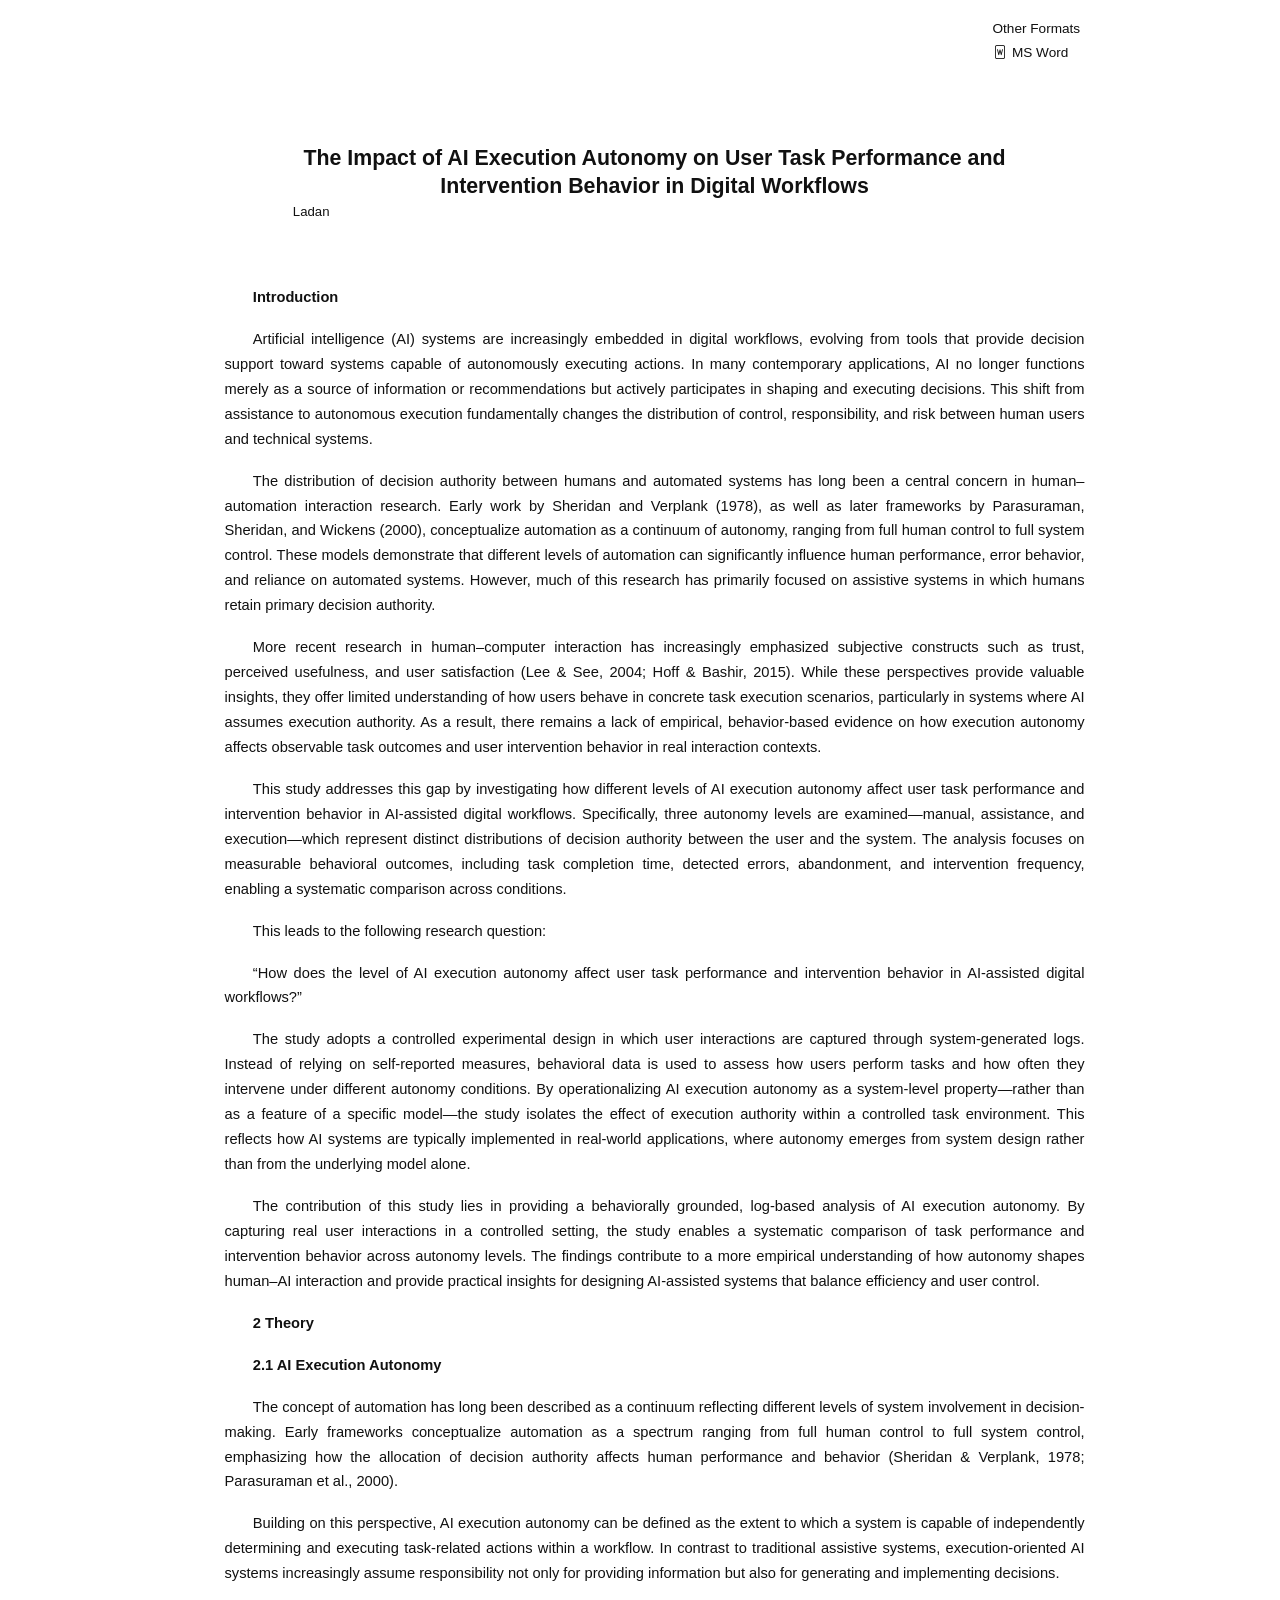
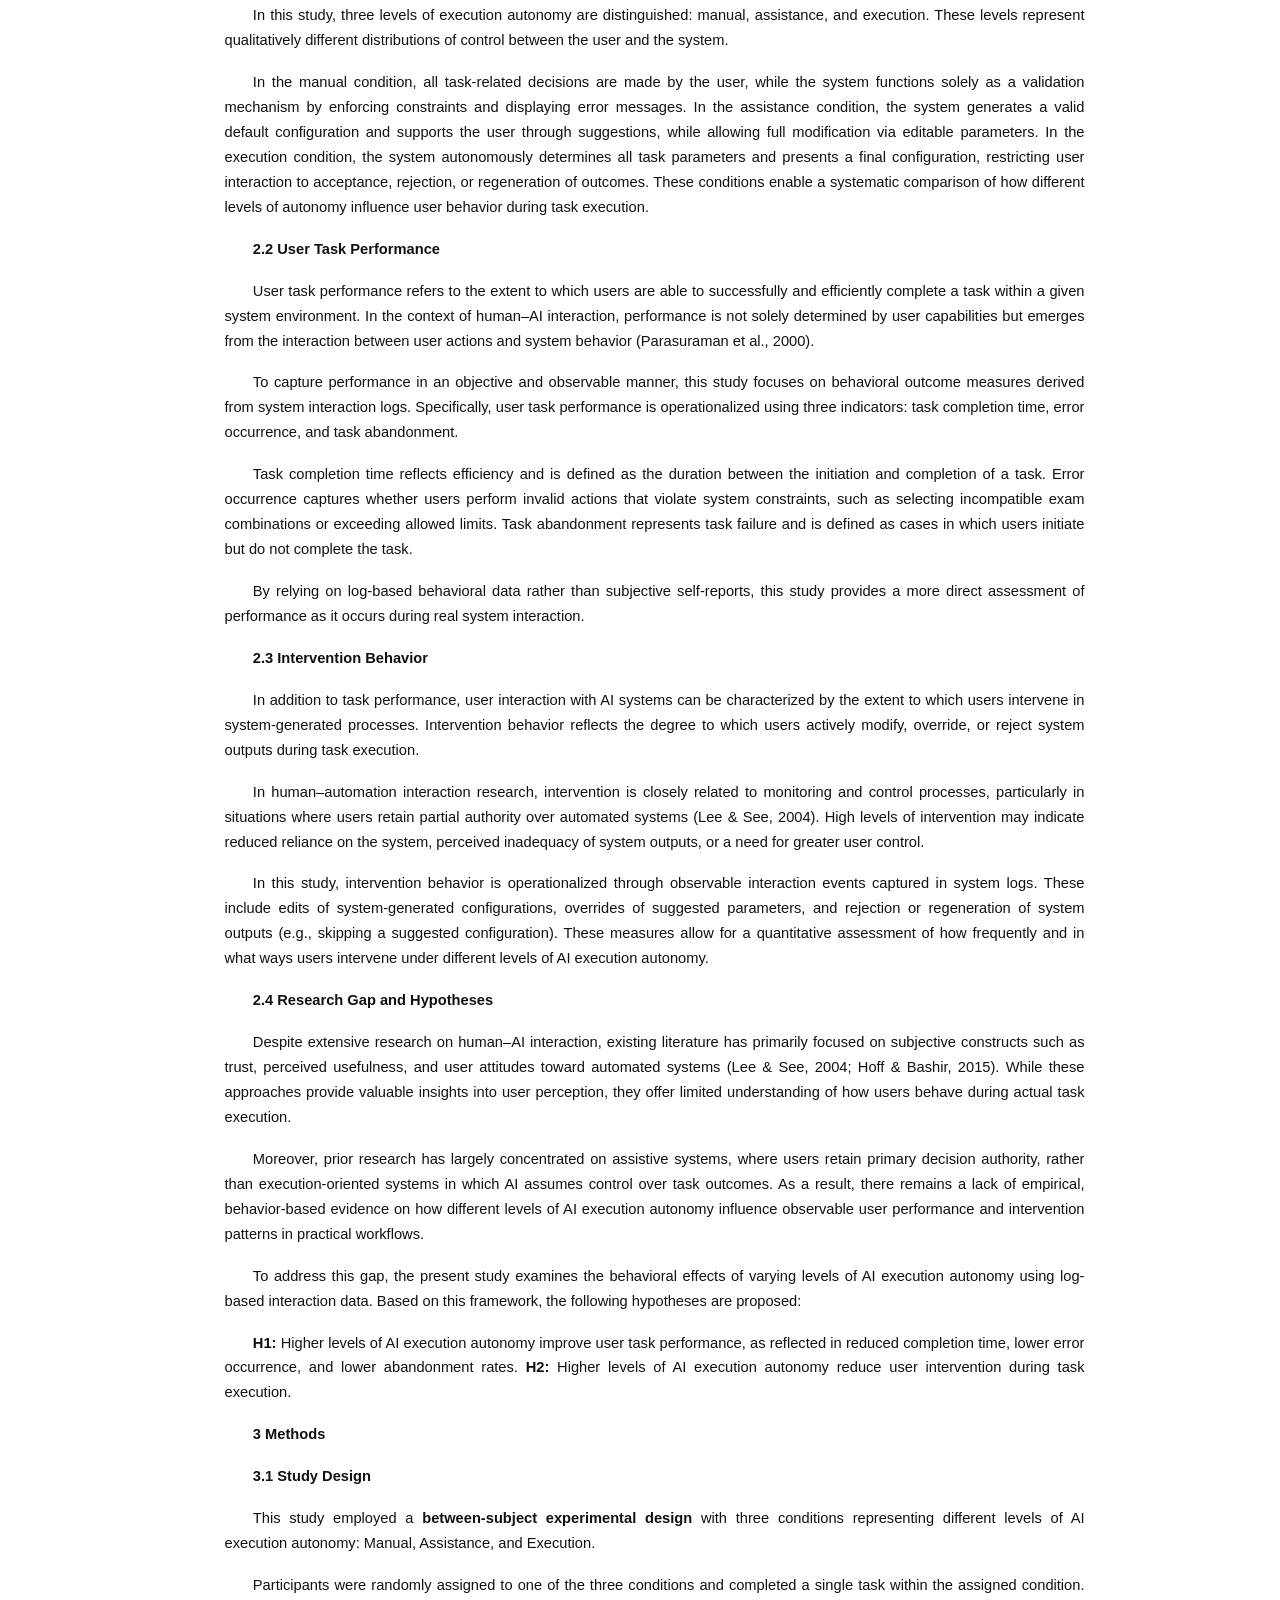
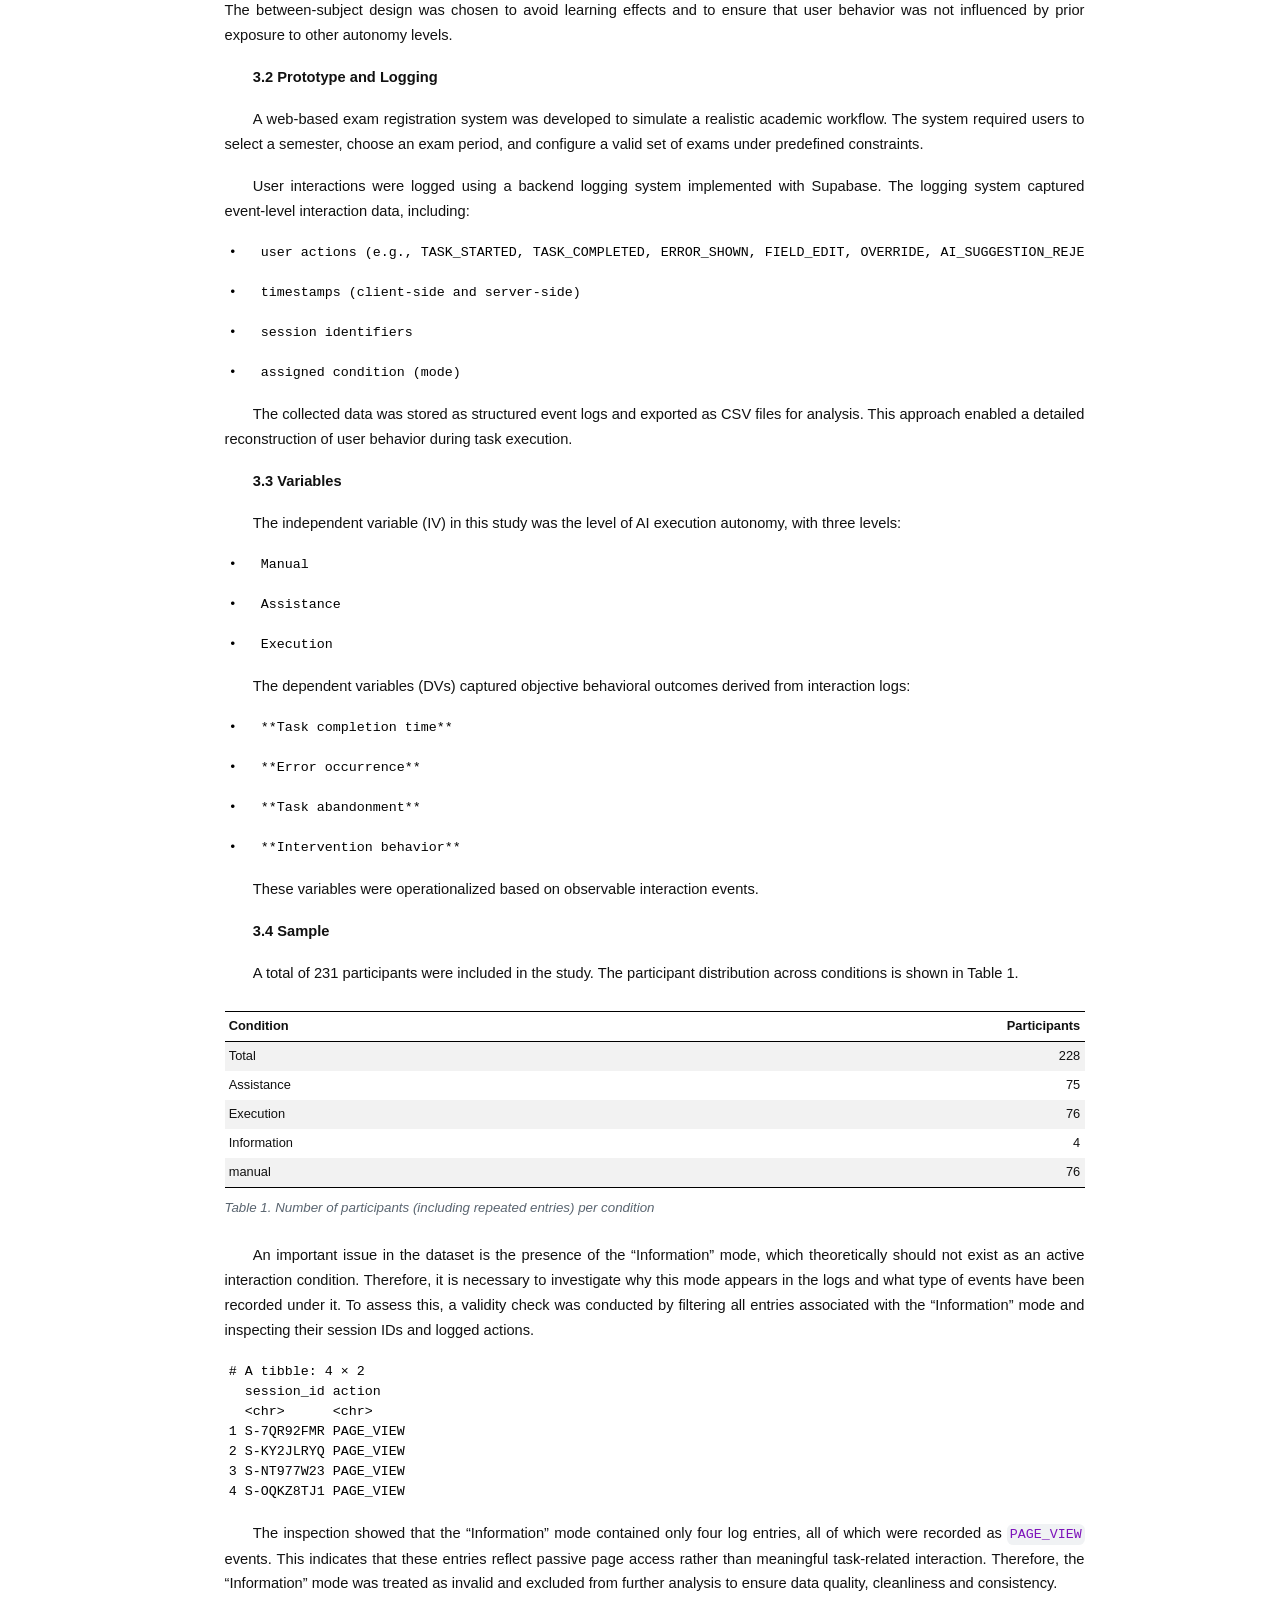
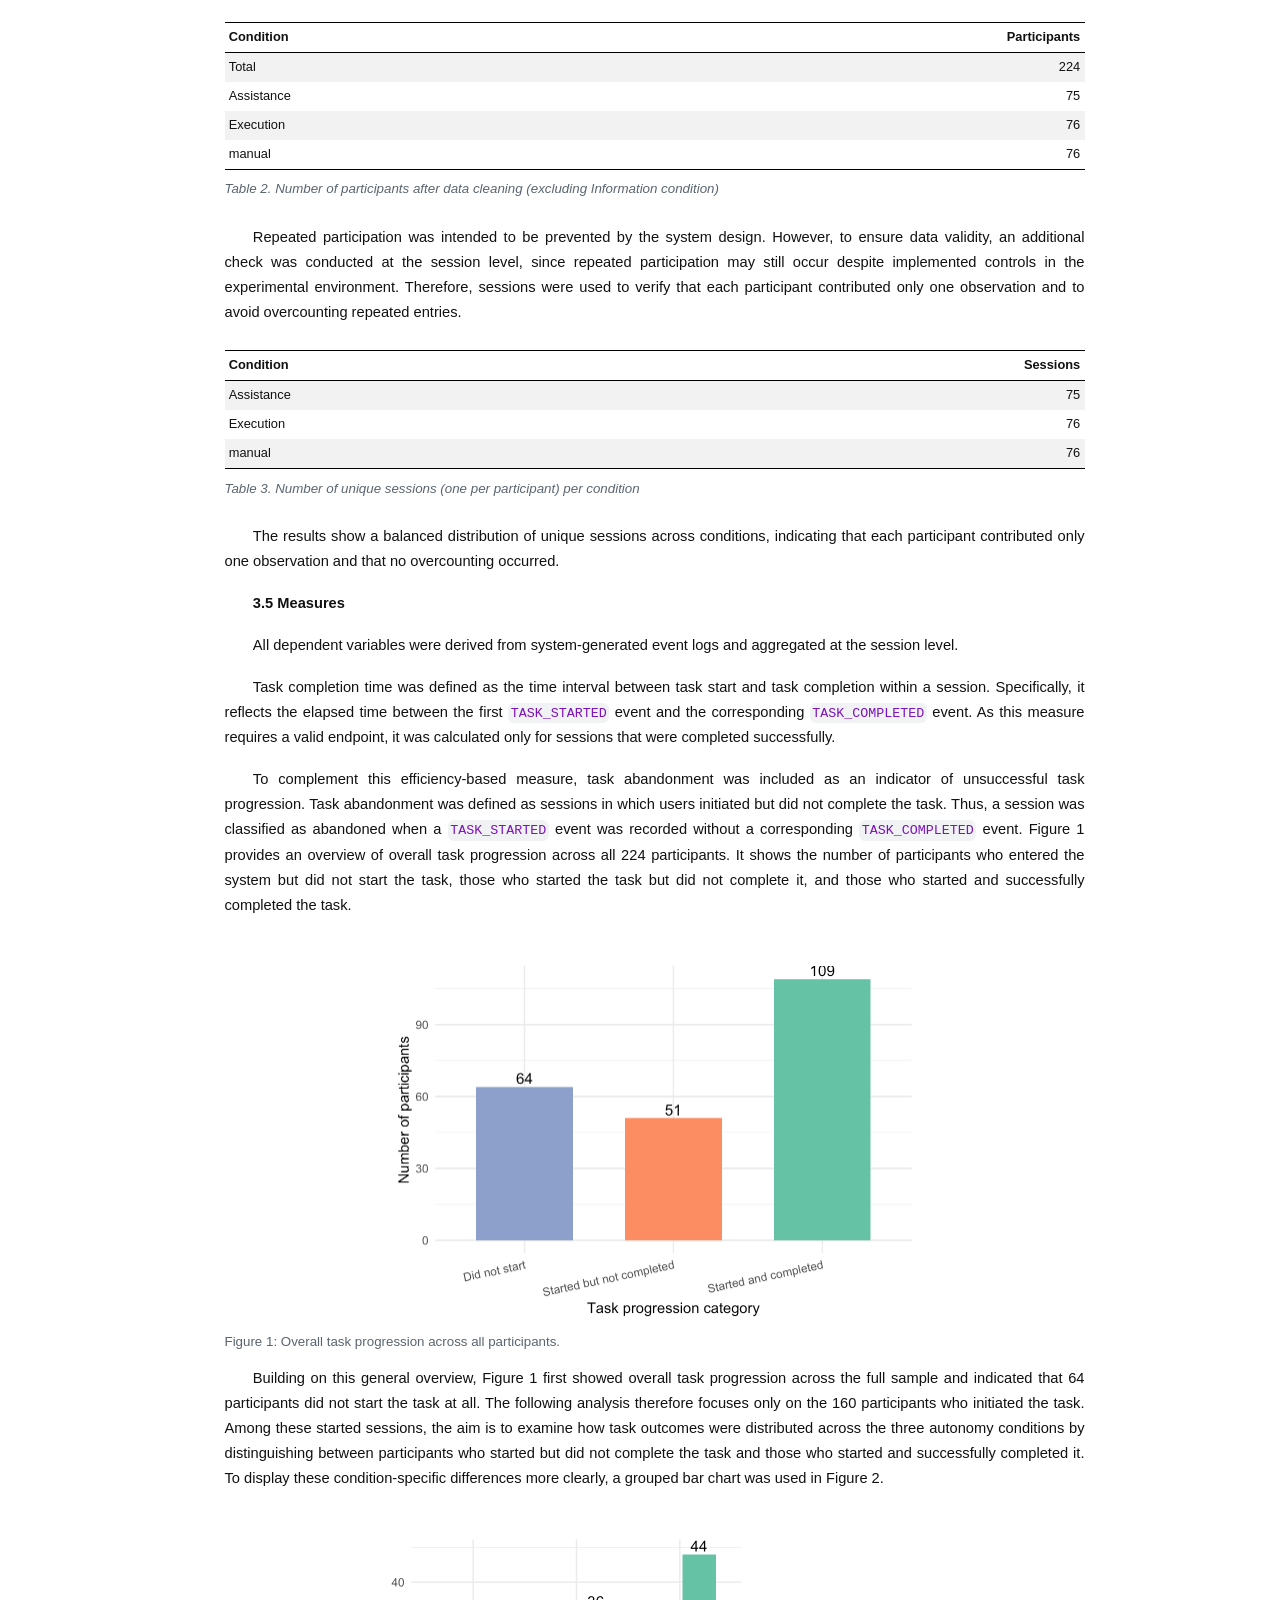
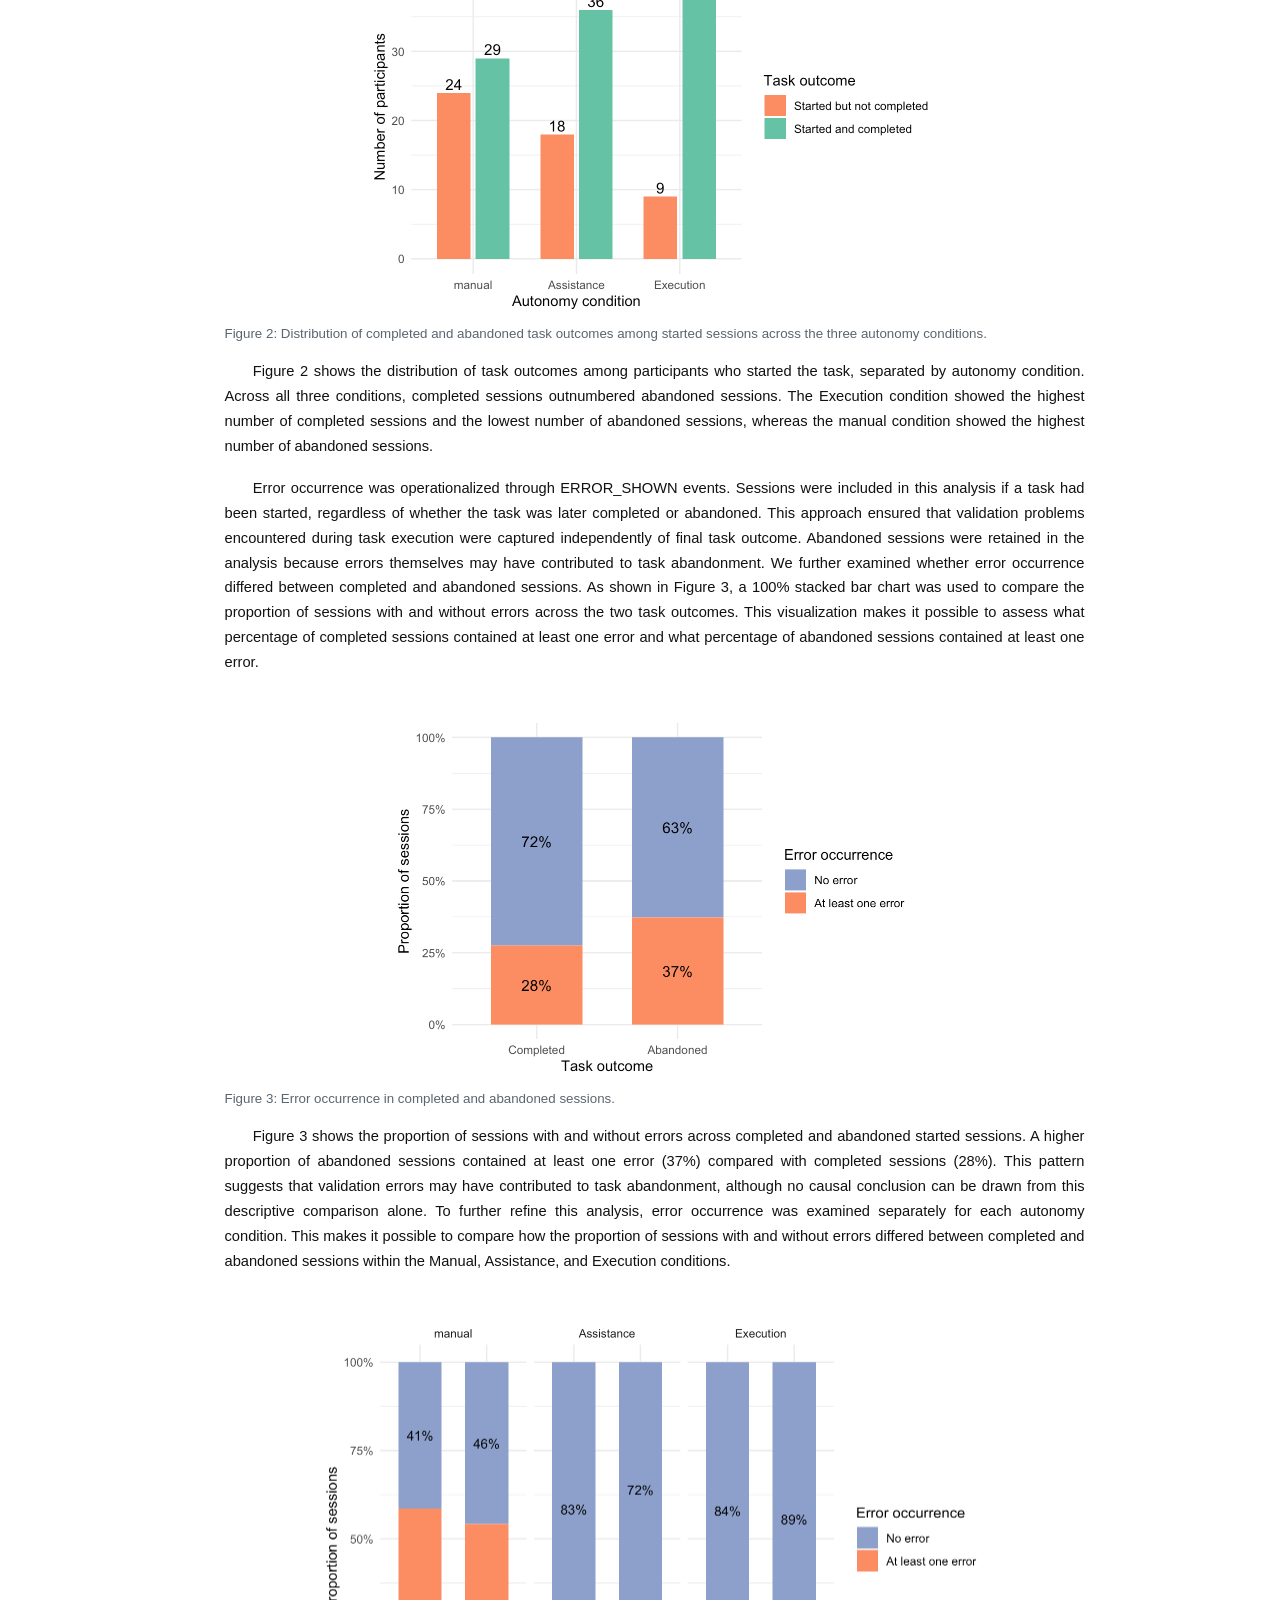
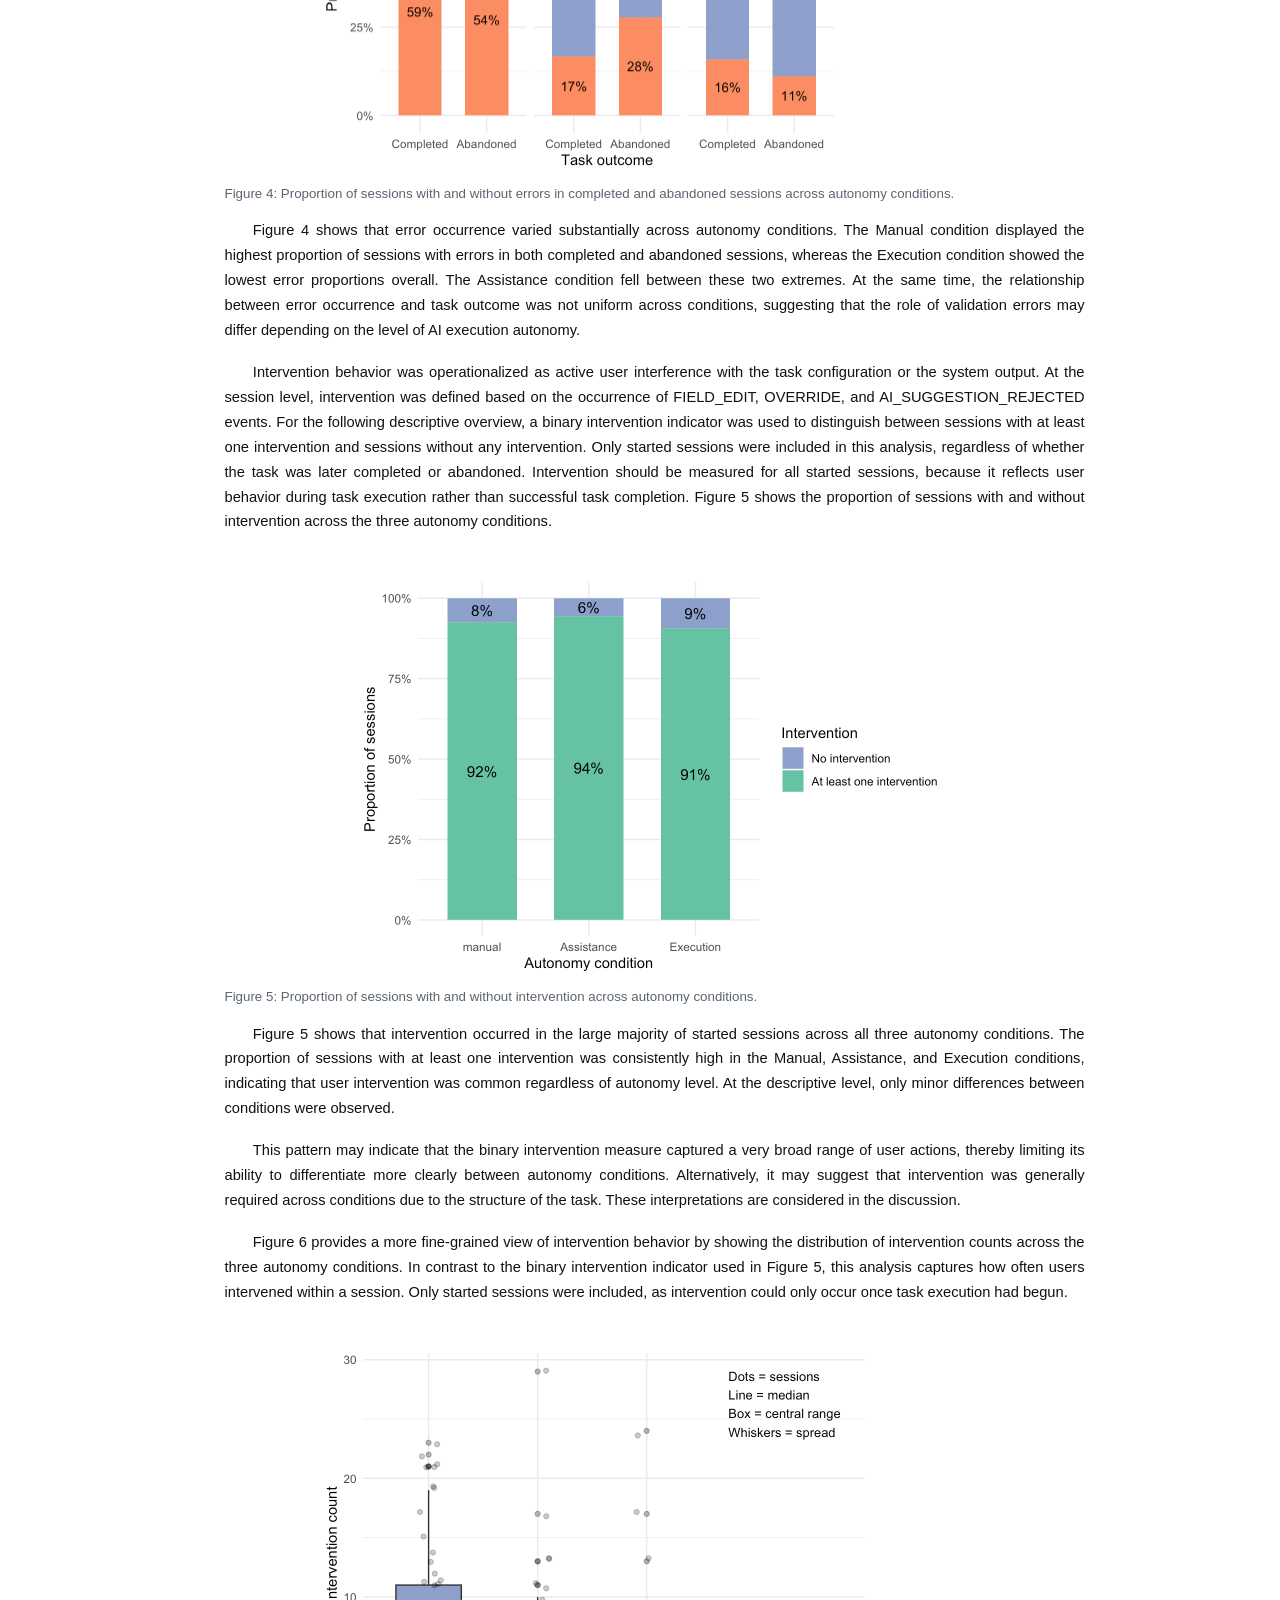
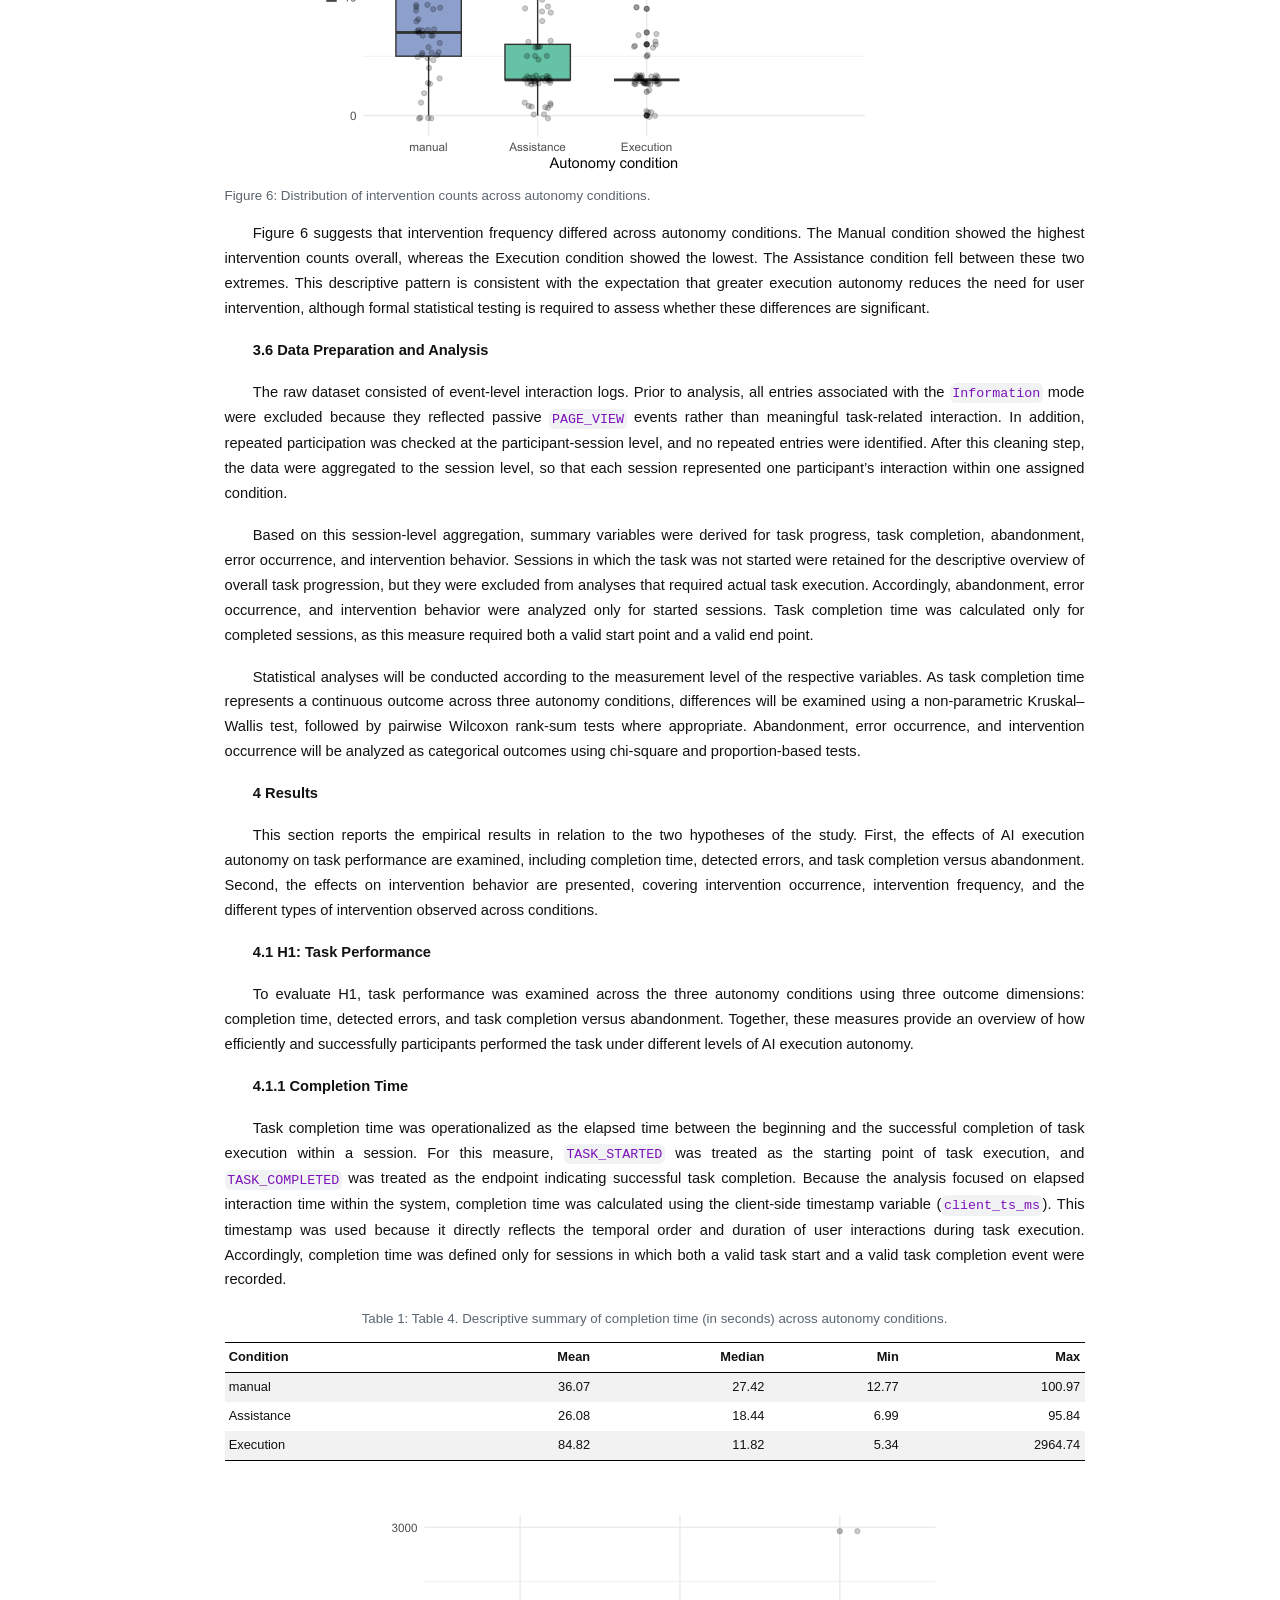
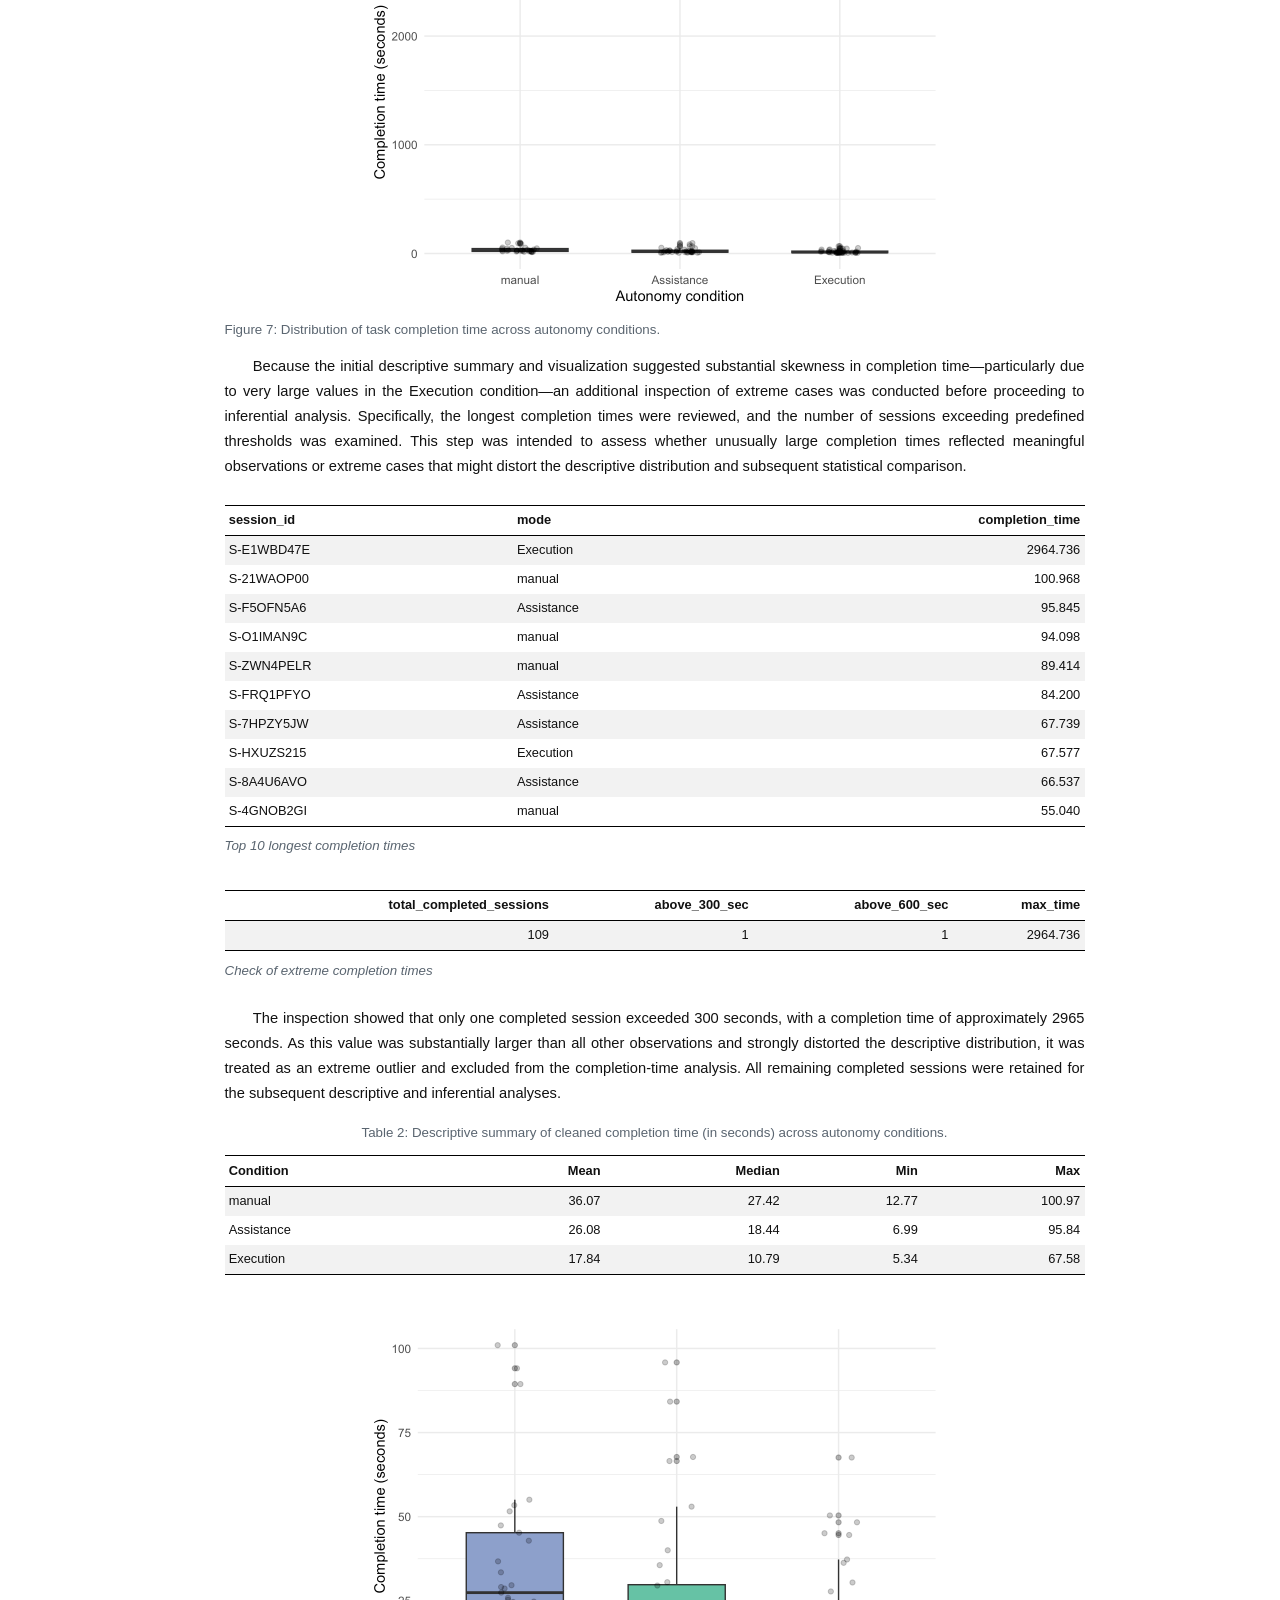
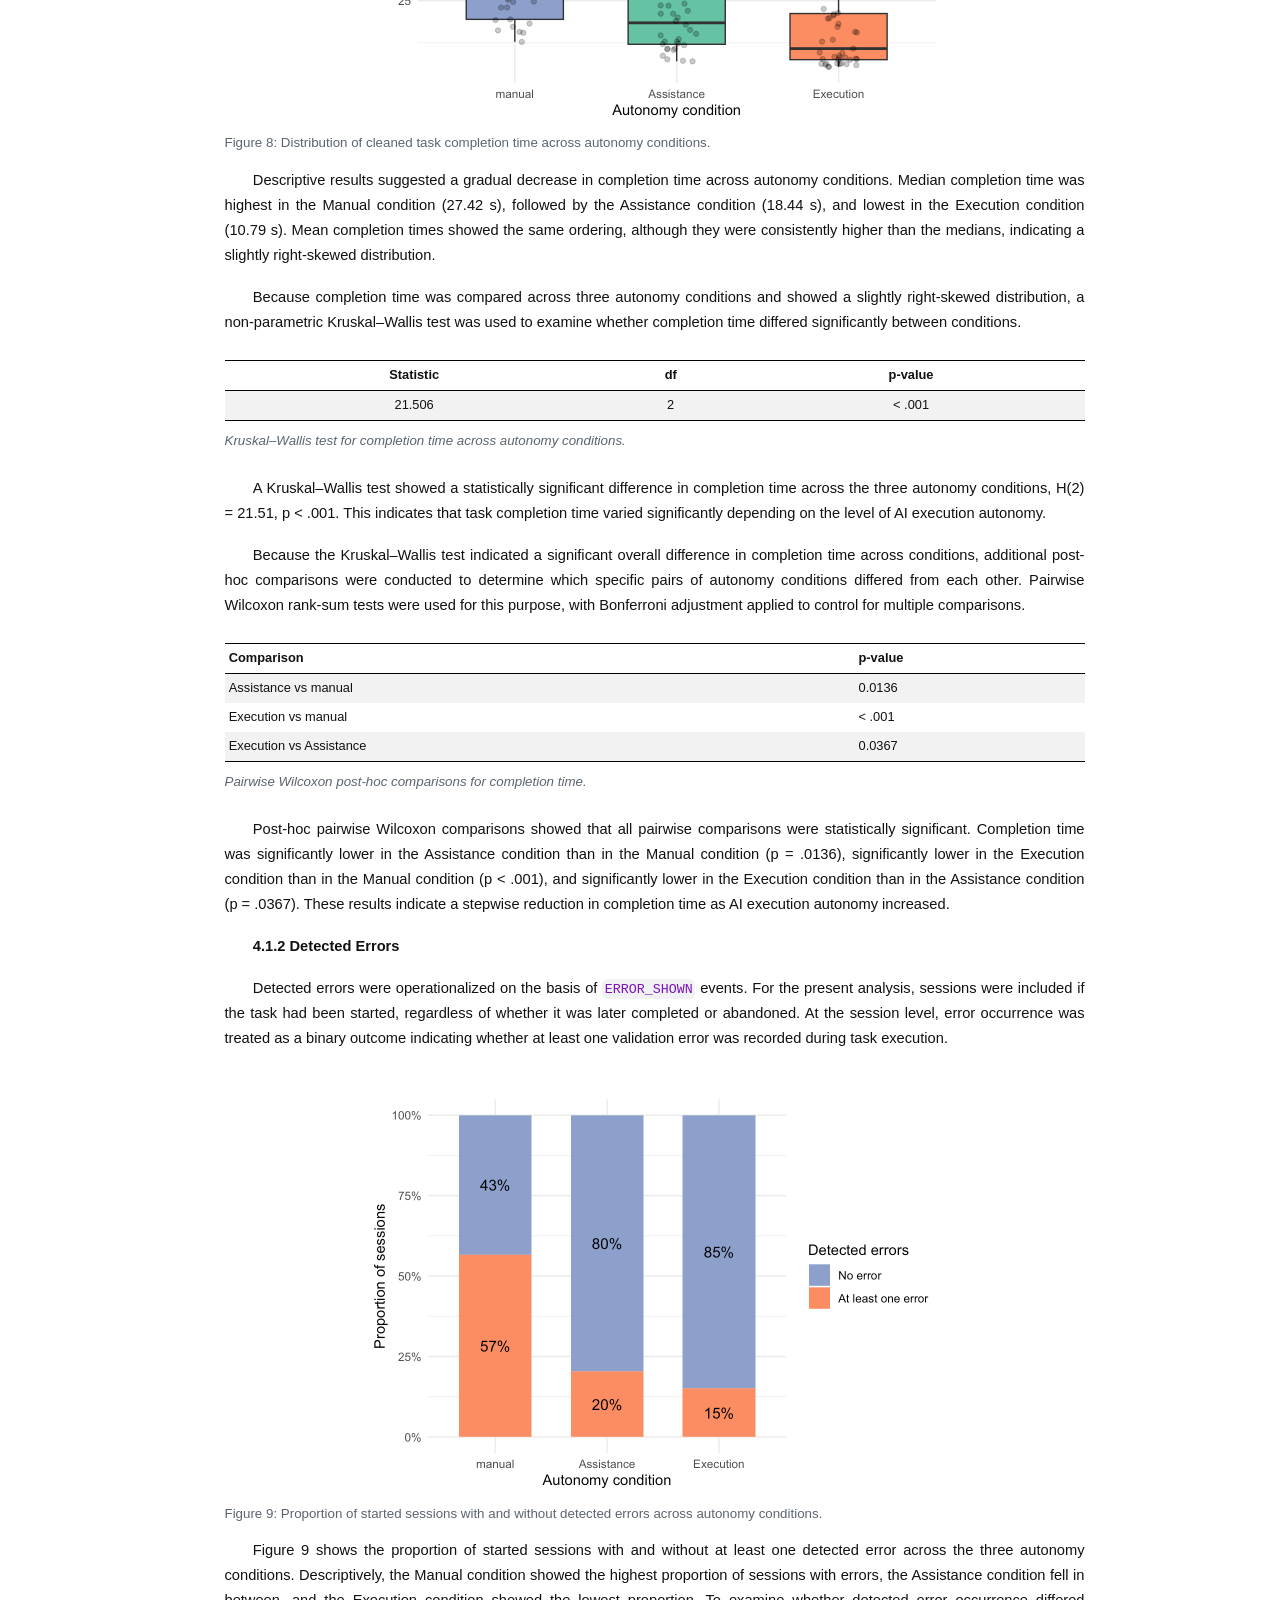
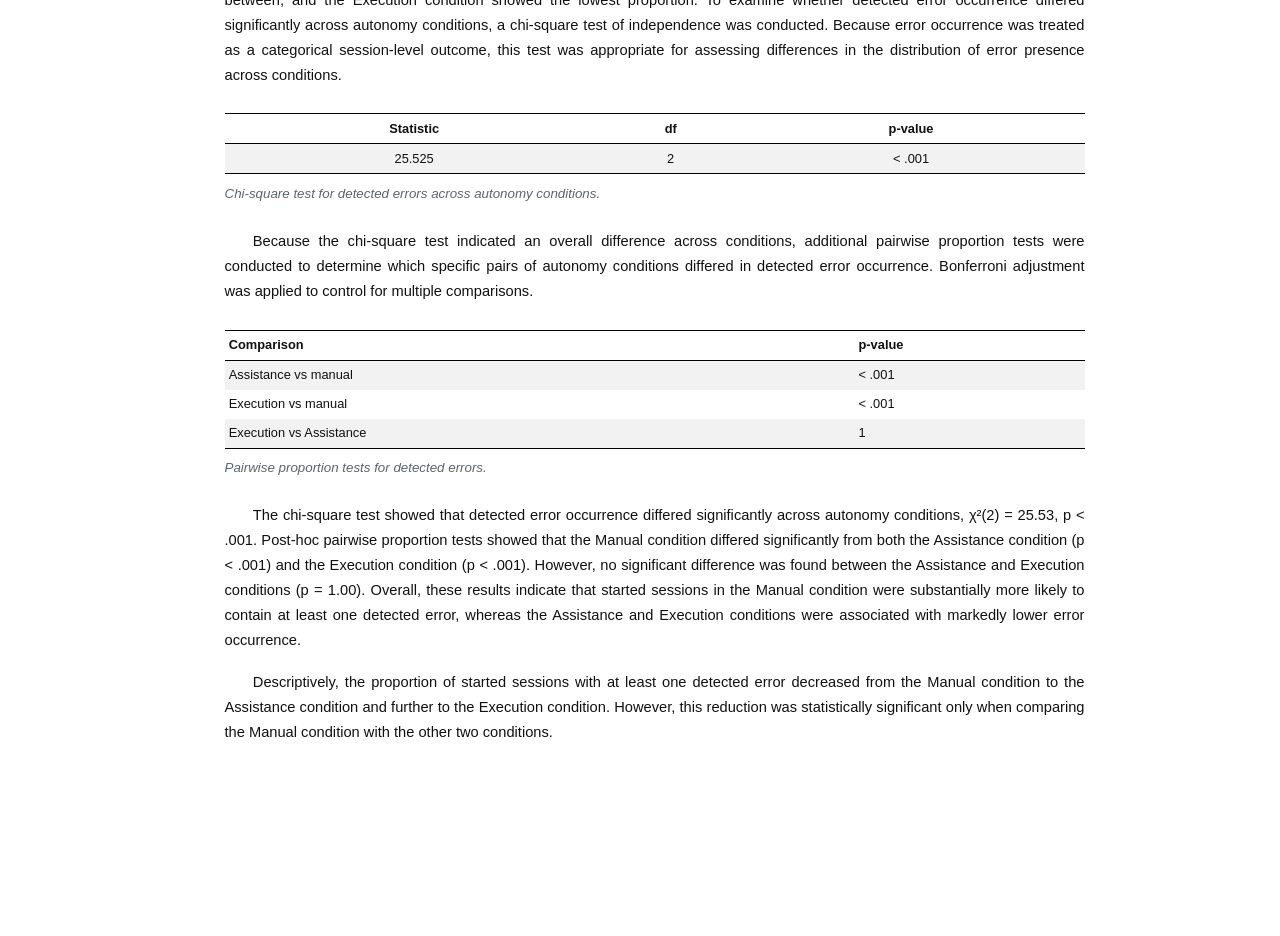
==== commit 3b6f1e72: "Add detected errors results and statistical tests" ====
--- a/ai-execution-autonomy-analysis.html
+++ b/ai-execution-autonomy-analysis.html
@@ -618,6 +618,74 @@
 </div>
 </div>
 <p>Post-hoc pairwise Wilcoxon comparisons showed that all pairwise comparisons were statistically significant. Completion time was significantly lower in the Assistance condition than in the Manual condition (p = .0136), significantly lower in the Execution condition than in the Manual condition (p &lt; .001), and significantly lower in the Execution condition than in the Assistance condition (p = .0367). These results indicate a stepwise reduction in completion time as AI execution autonomy increased.</p>
+<p><strong>4.1.2 Detected Errors</strong></p>
+<p>Detected errors were operationalized on the basis of <code>ERROR_SHOWN</code> events. For the present analysis, sessions were included if the task had been started, regardless of whether it was later completed or abandoned. At the session level, error occurrence was treated as a binary outcome indicating whether at least one validation error was recorded during task execution.</p>
+<div class="cell">
+<div class="cell-output-display">
+<div id="fig-error-by-mode" class="quarto-float quarto-figure quarto-figure-center anchored">
+<figure class="quarto-float quarto-float-fig figure">
+<div aria-describedby="fig-error-by-mode-caption-0ceaefa1-69ba-4598-a22c-09a6ac19f8ca">
+<img src="ai-execution-autonomy-analysis_files/figure-html/fig-error-by-mode-1.png" class="img-fluid figure-img" width="576">
+</div>
+<figcaption class="quarto-float-caption-bottom quarto-float-caption quarto-float-fig" id="fig-error-by-mode-caption-0ceaefa1-69ba-4598-a22c-09a6ac19f8ca">
+Figure&nbsp;9: Proportion of started sessions with and without detected errors across autonomy conditions.
+</figcaption>
+</figure>
+</div>
+</div>
+</div>
+<p>Figure 9 shows the proportion of started sessions with and without at least one detected error across the three autonomy conditions. Descriptively, the Manual condition showed the highest proportion of sessions with errors, the Assistance condition fell in between, and the Execution condition showed the lowest proportion. To examine whether detected error occurrence differed significantly across autonomy conditions, a chi-square test of independence was conducted. Because error occurrence was treated as a categorical session-level outcome, this test was appropriate for assessing differences in the distribution of error presence across conditions.</p>
+<div class="cell">
+<div class="cell-output-display">
+<table class="caption-top table table-sm table-striped small">
+<caption>Chi-square test for detected errors across autonomy conditions.</caption>
+<thead>
+<tr class="header">
+<th style="text-align: center;">Statistic</th>
+<th style="text-align: center;">df</th>
+<th style="text-align: center;">p-value</th>
+</tr>
+</thead>
+<tbody>
+<tr class="odd">
+<td style="text-align: center;">25.525</td>
+<td style="text-align: center;">2</td>
+<td style="text-align: center;">&lt; .001</td>
+</tr>
+</tbody>
+</table>
+</div>
+</div>
+<p>Because the chi-square test indicated an overall difference across conditions, additional pairwise proportion tests were conducted to determine which specific pairs of autonomy conditions differed in detected error occurrence. Bonferroni adjustment was applied to control for multiple comparisons.</p>
+<div class="cell">
+<div class="cell-output-display">
+<table class="caption-top table table-sm table-striped small">
+<caption>Pairwise proportion tests for detected errors.</caption>
+<thead>
+<tr class="header">
+<th style="text-align: left;">Comparison</th>
+<th style="text-align: left;">p-value</th>
+</tr>
+</thead>
+<tbody>
+<tr class="odd">
+<td style="text-align: left;">Assistance vs manual</td>
+<td style="text-align: left;">&lt; .001</td>
+</tr>
+<tr class="even">
+<td style="text-align: left;">Execution vs manual</td>
+<td style="text-align: left;">&lt; .001</td>
+</tr>
+<tr class="odd">
+<td style="text-align: left;">Execution vs Assistance</td>
+<td style="text-align: left;">1</td>
+</tr>
+</tbody>
+</table>
+</div>
+</div>
+<p>The chi-square test showed that detected error occurrence differed significantly across autonomy conditions, χ²(2) = 25.53, p &lt; .001. Post-hoc pairwise proportion tests showed that the Manual condition differed significantly from both the Assistance condition (p &lt; .001) and the Execution condition (p &lt; .001). However, no significant difference was found between the Assistance and Execution conditions (p = 1.00). Overall, these results indicate that started sessions in the Manual condition were substantially more likely to contain at least one detected error, whereas the Assistance and Execution conditions were associated with markedly lower error occurrence.</p>
+<p>Descriptively, the proportion of started sessions with at least one detected error decreased from the Manual condition to the Assistance condition and further to the Execution condition. However, this reduction was statistically significant only when comparing the Manual condition with the other two conditions.</p>
 
 </main>
 <!-- /main column -->
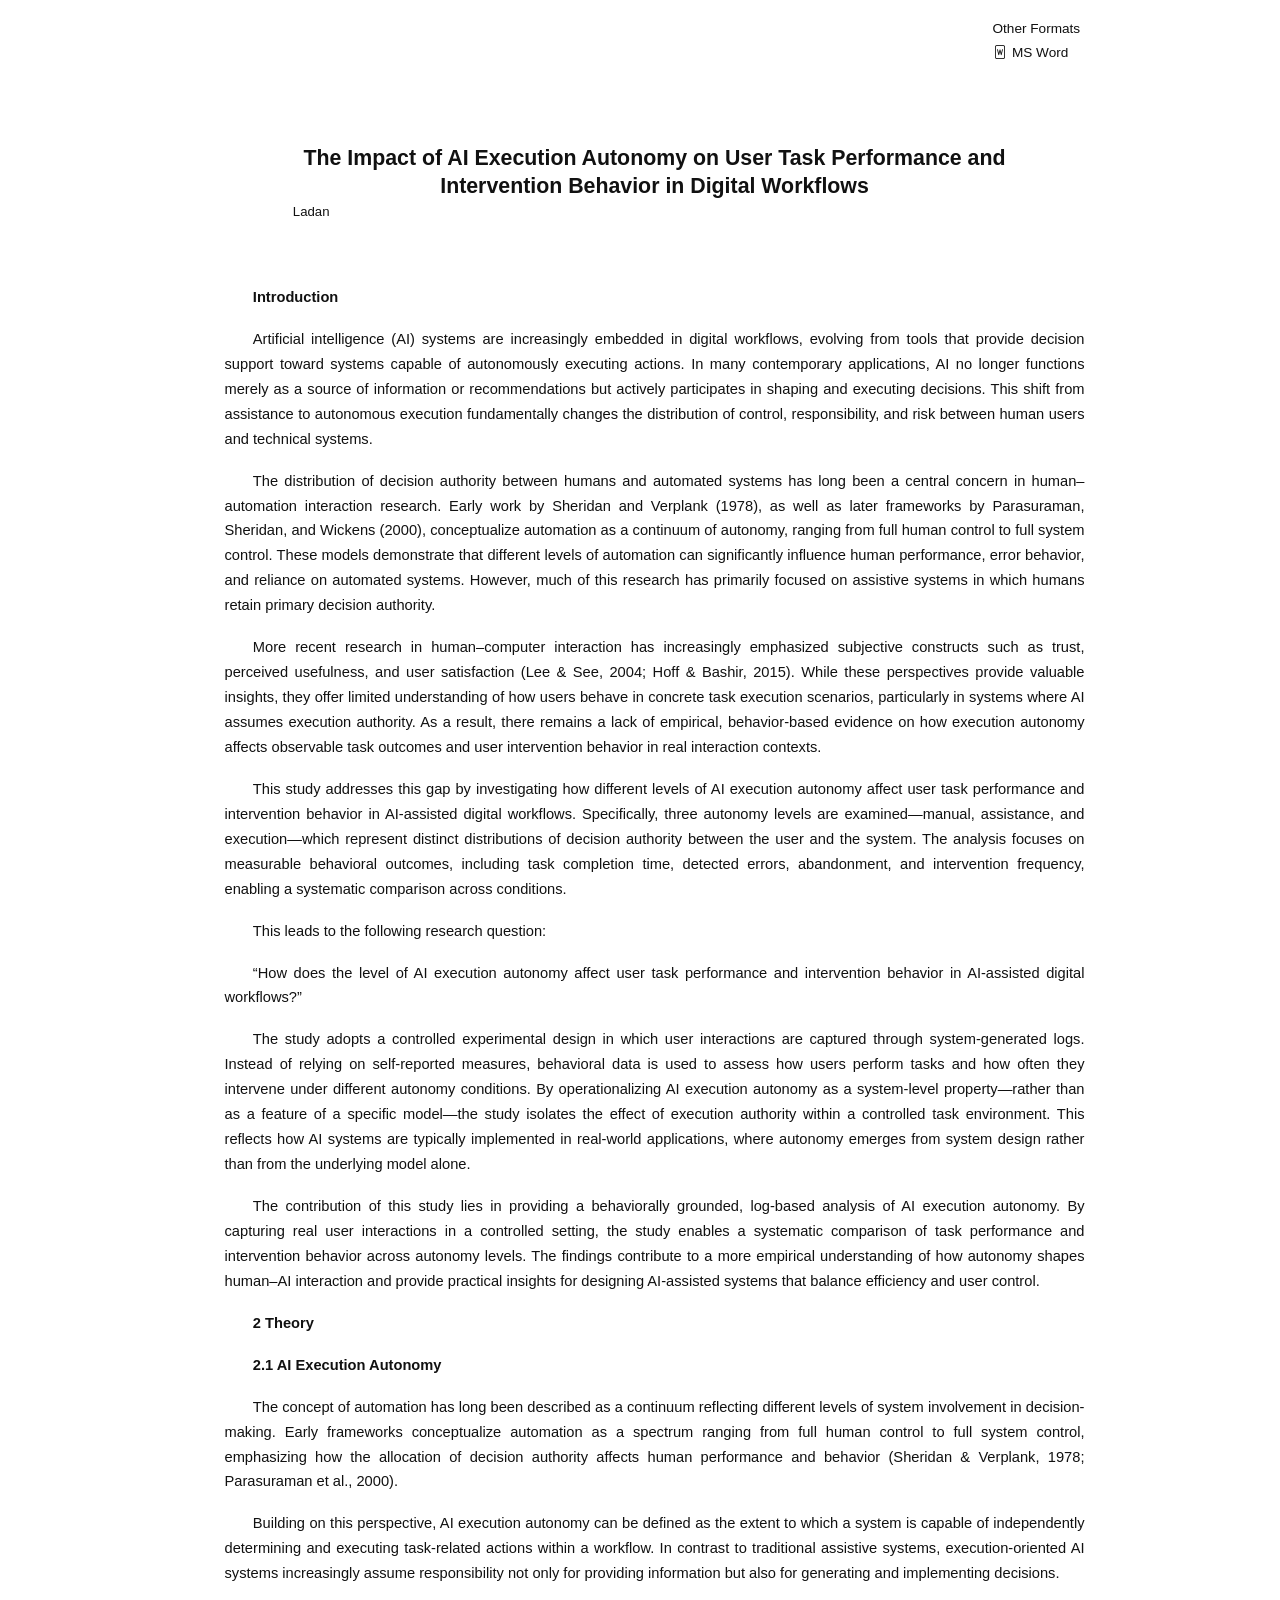
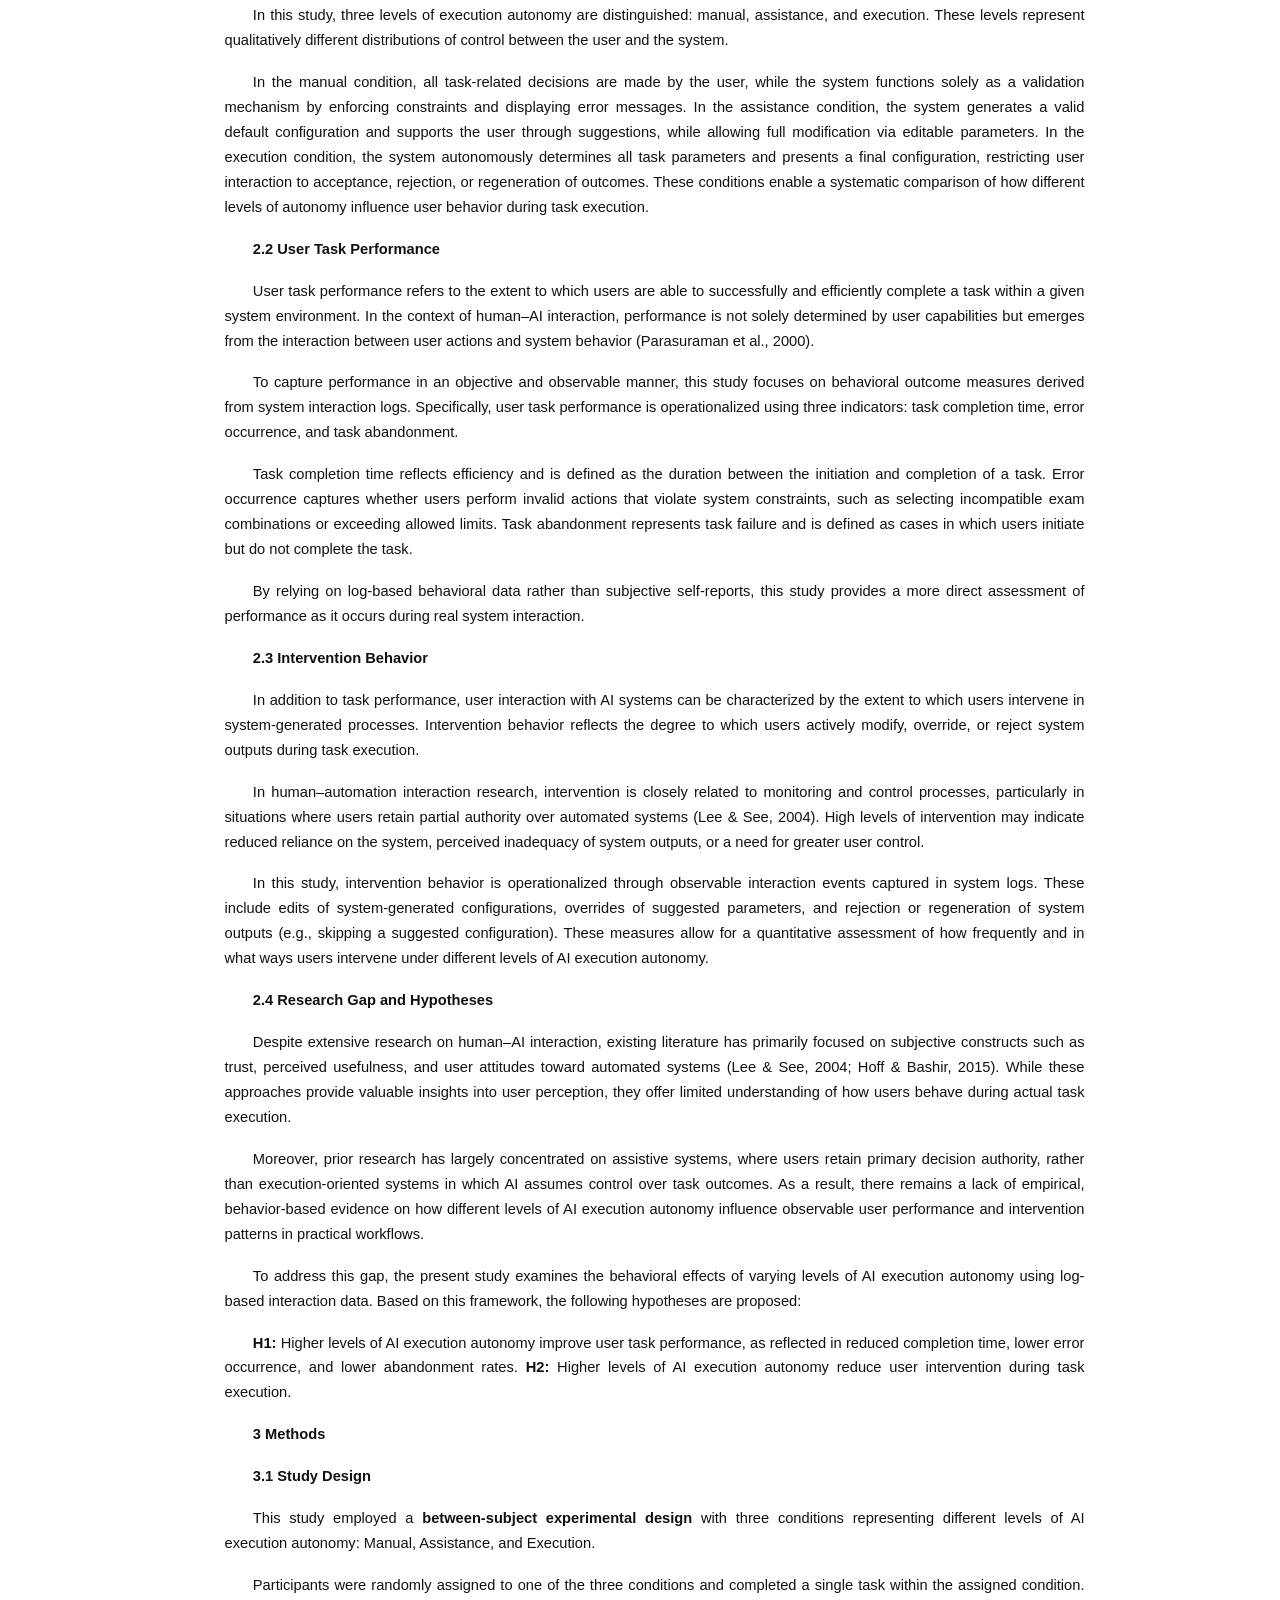
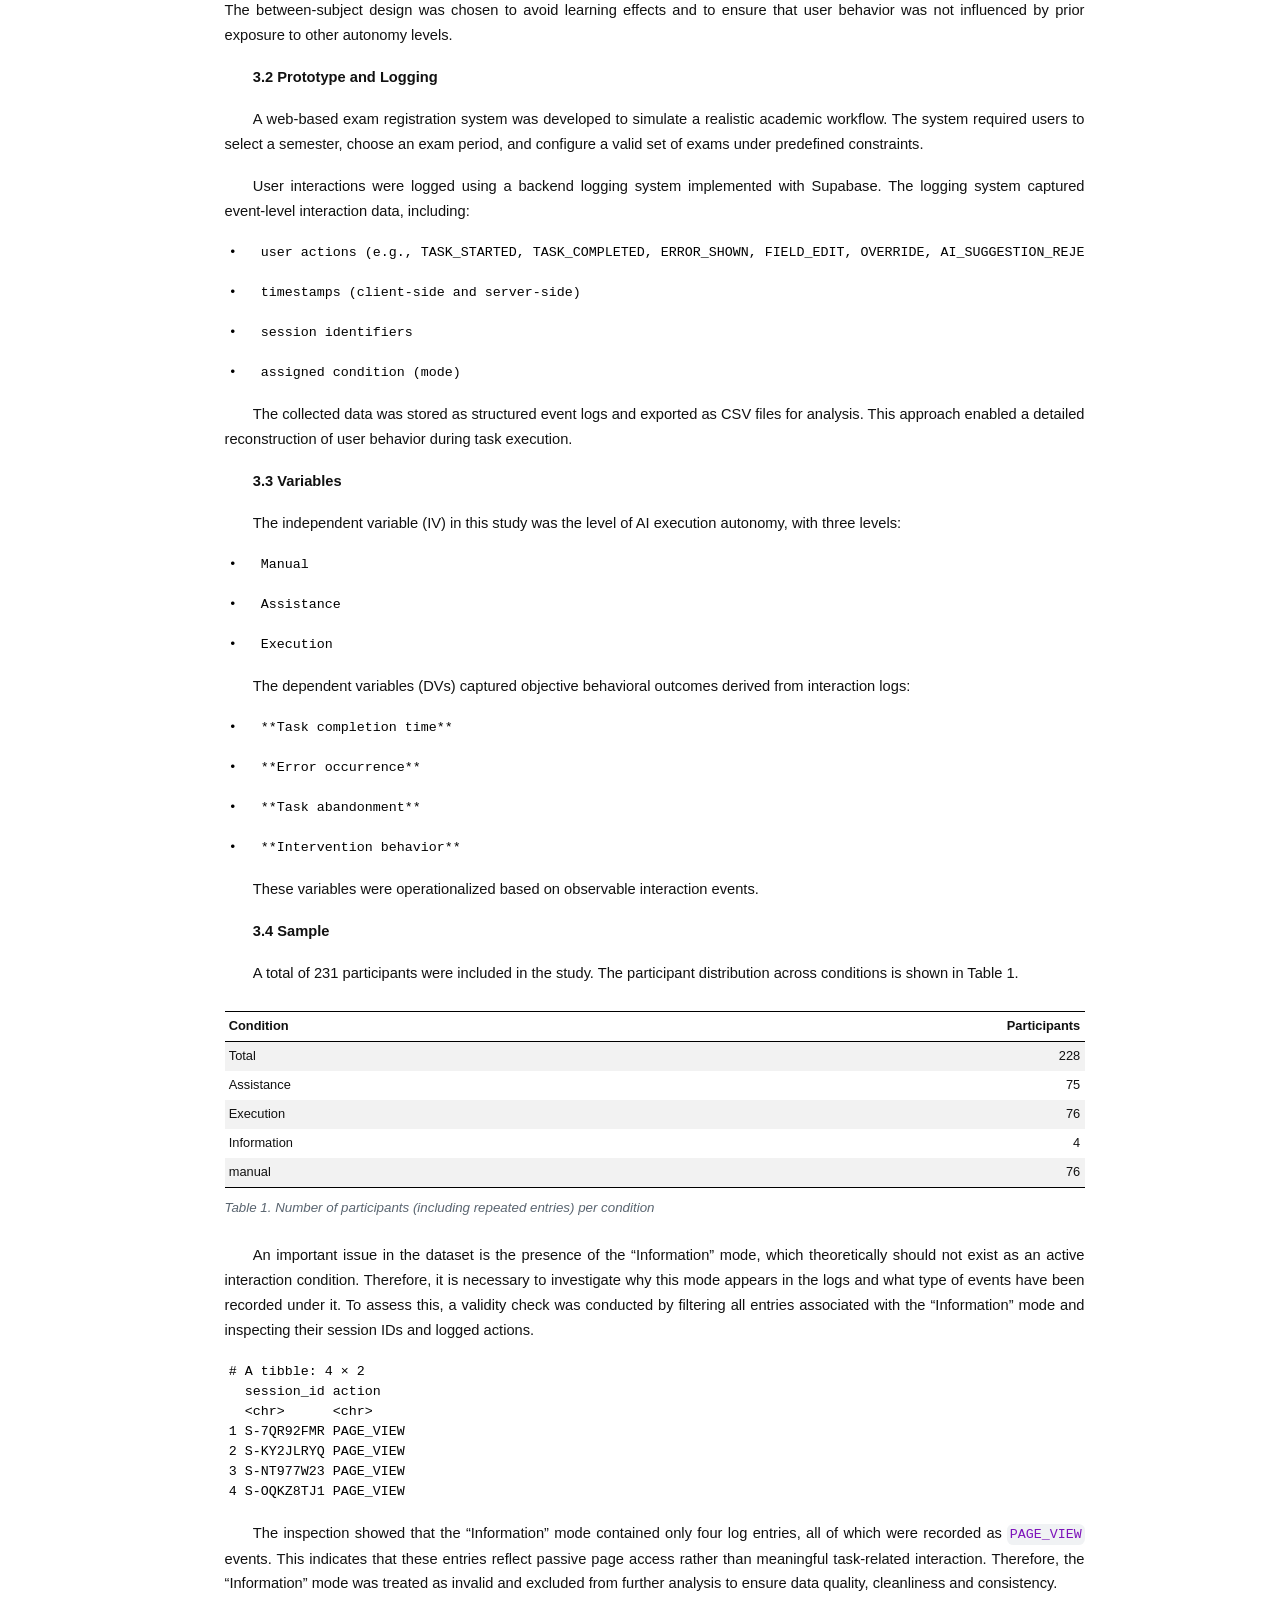
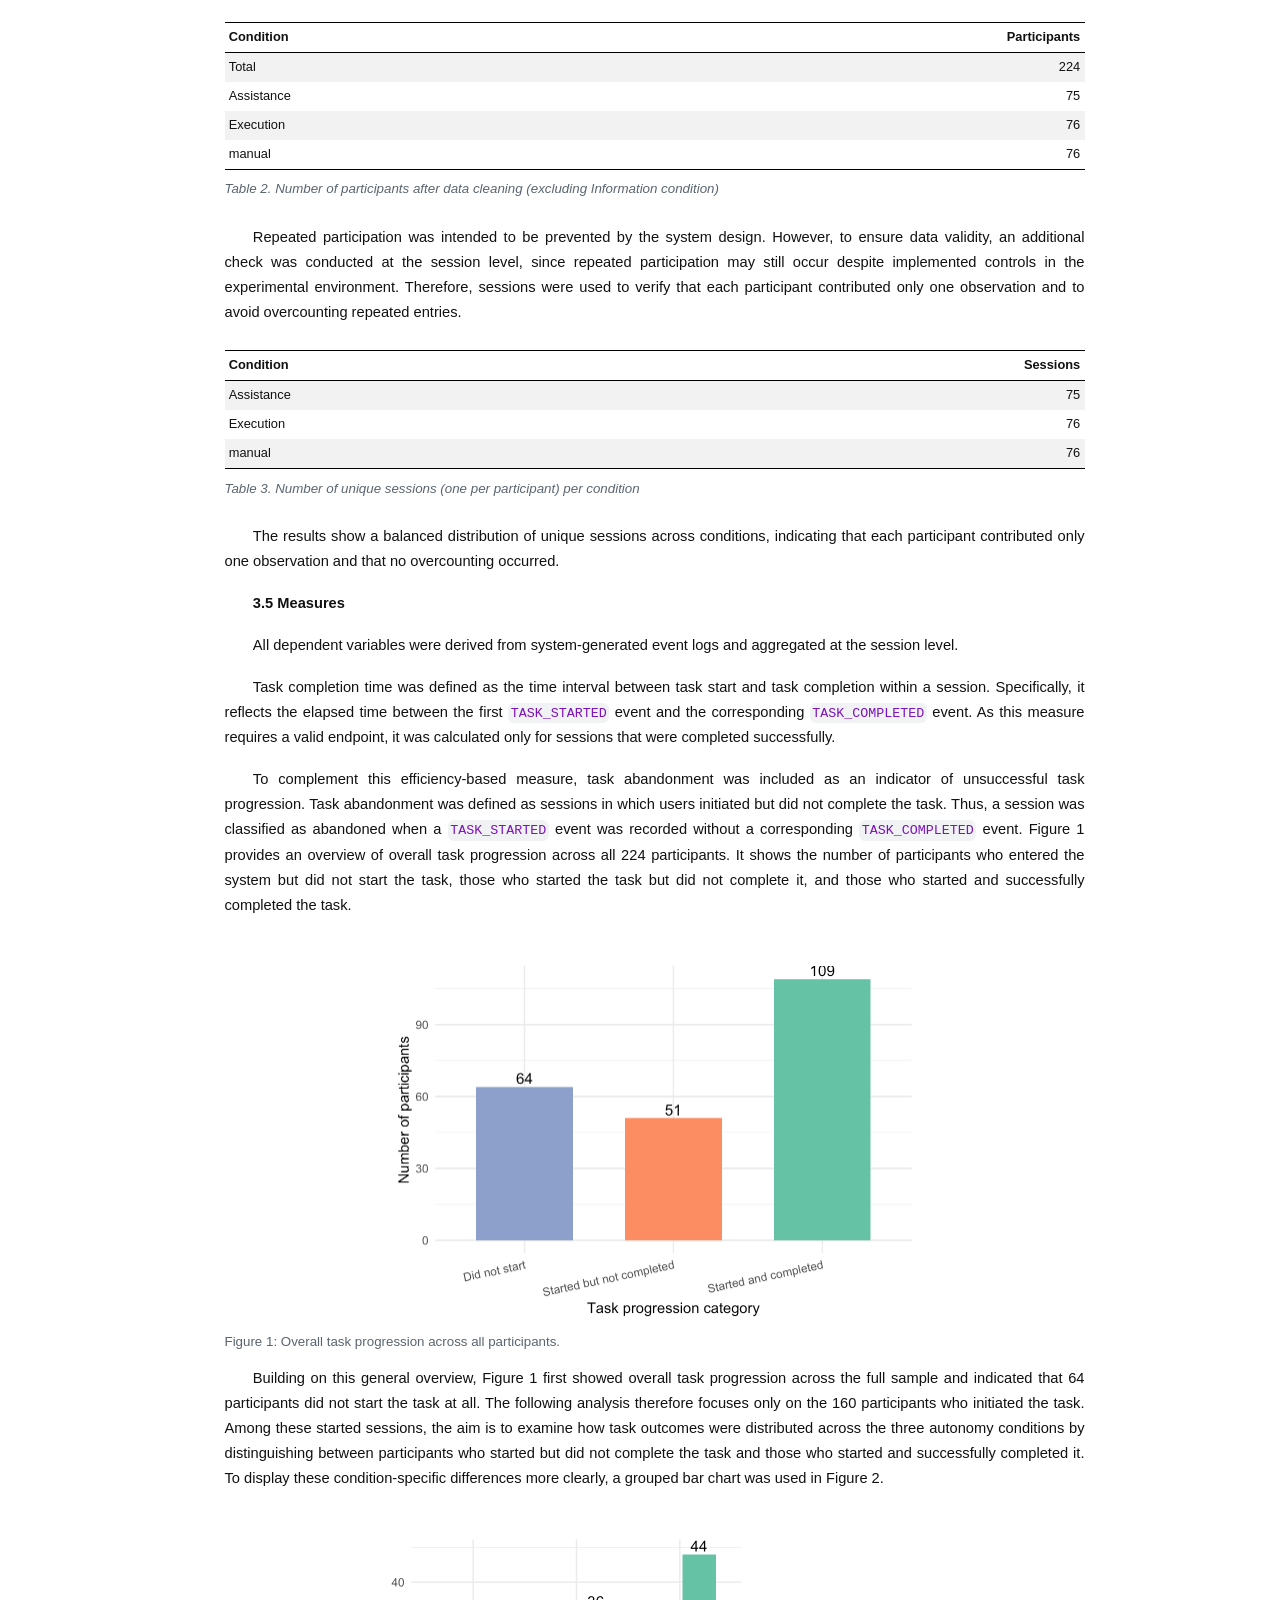
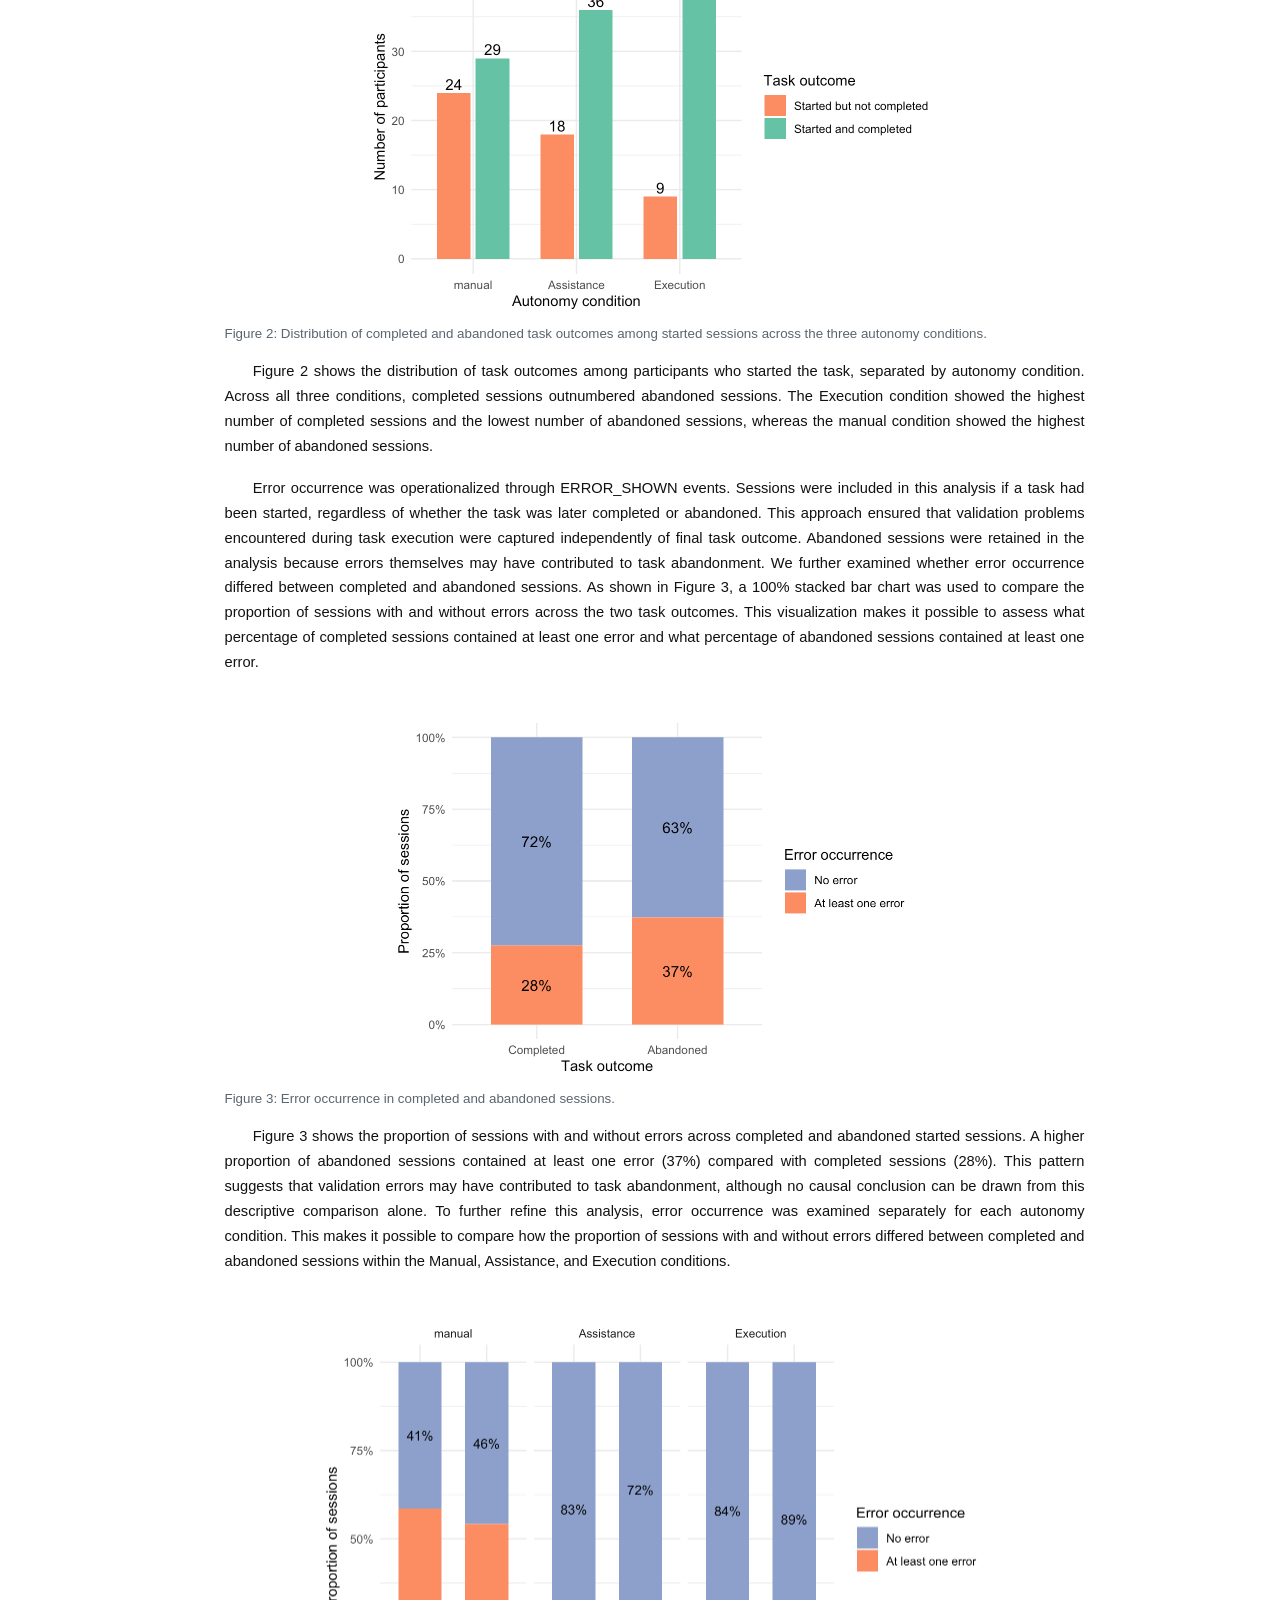
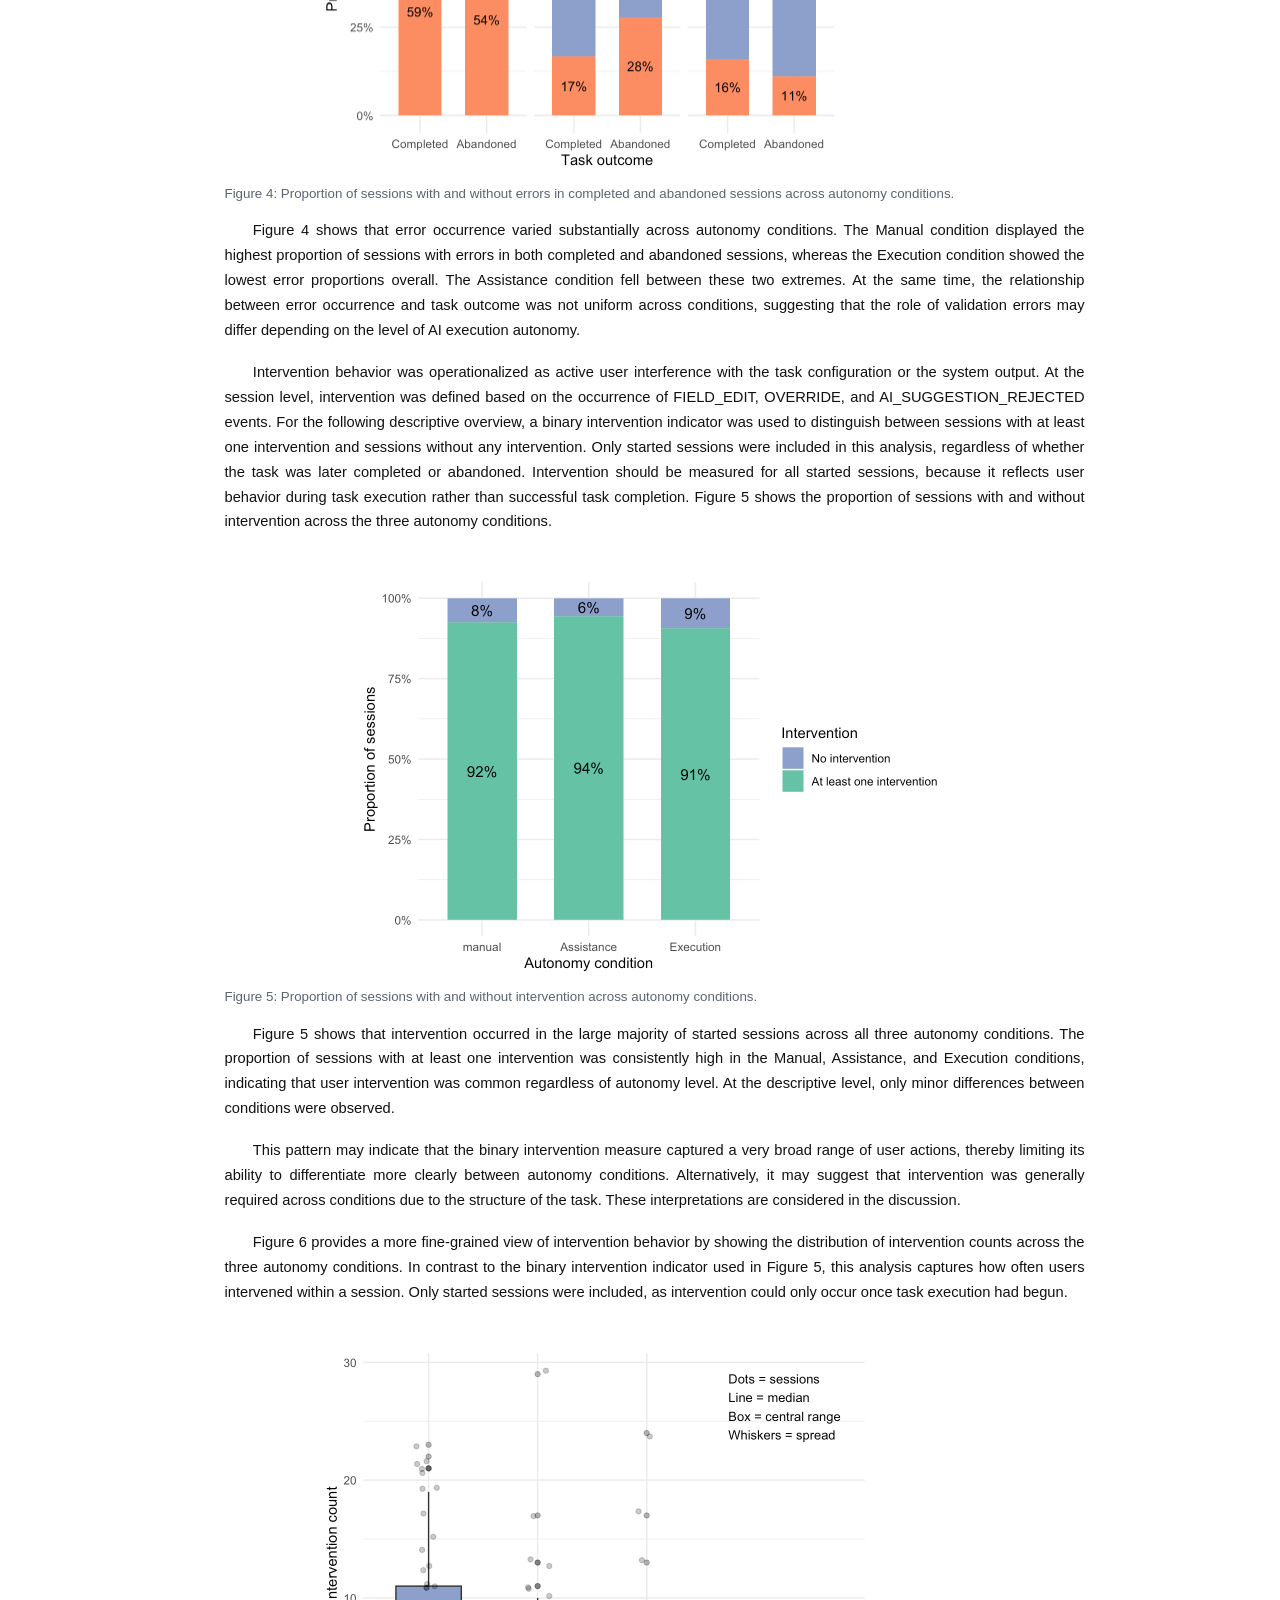
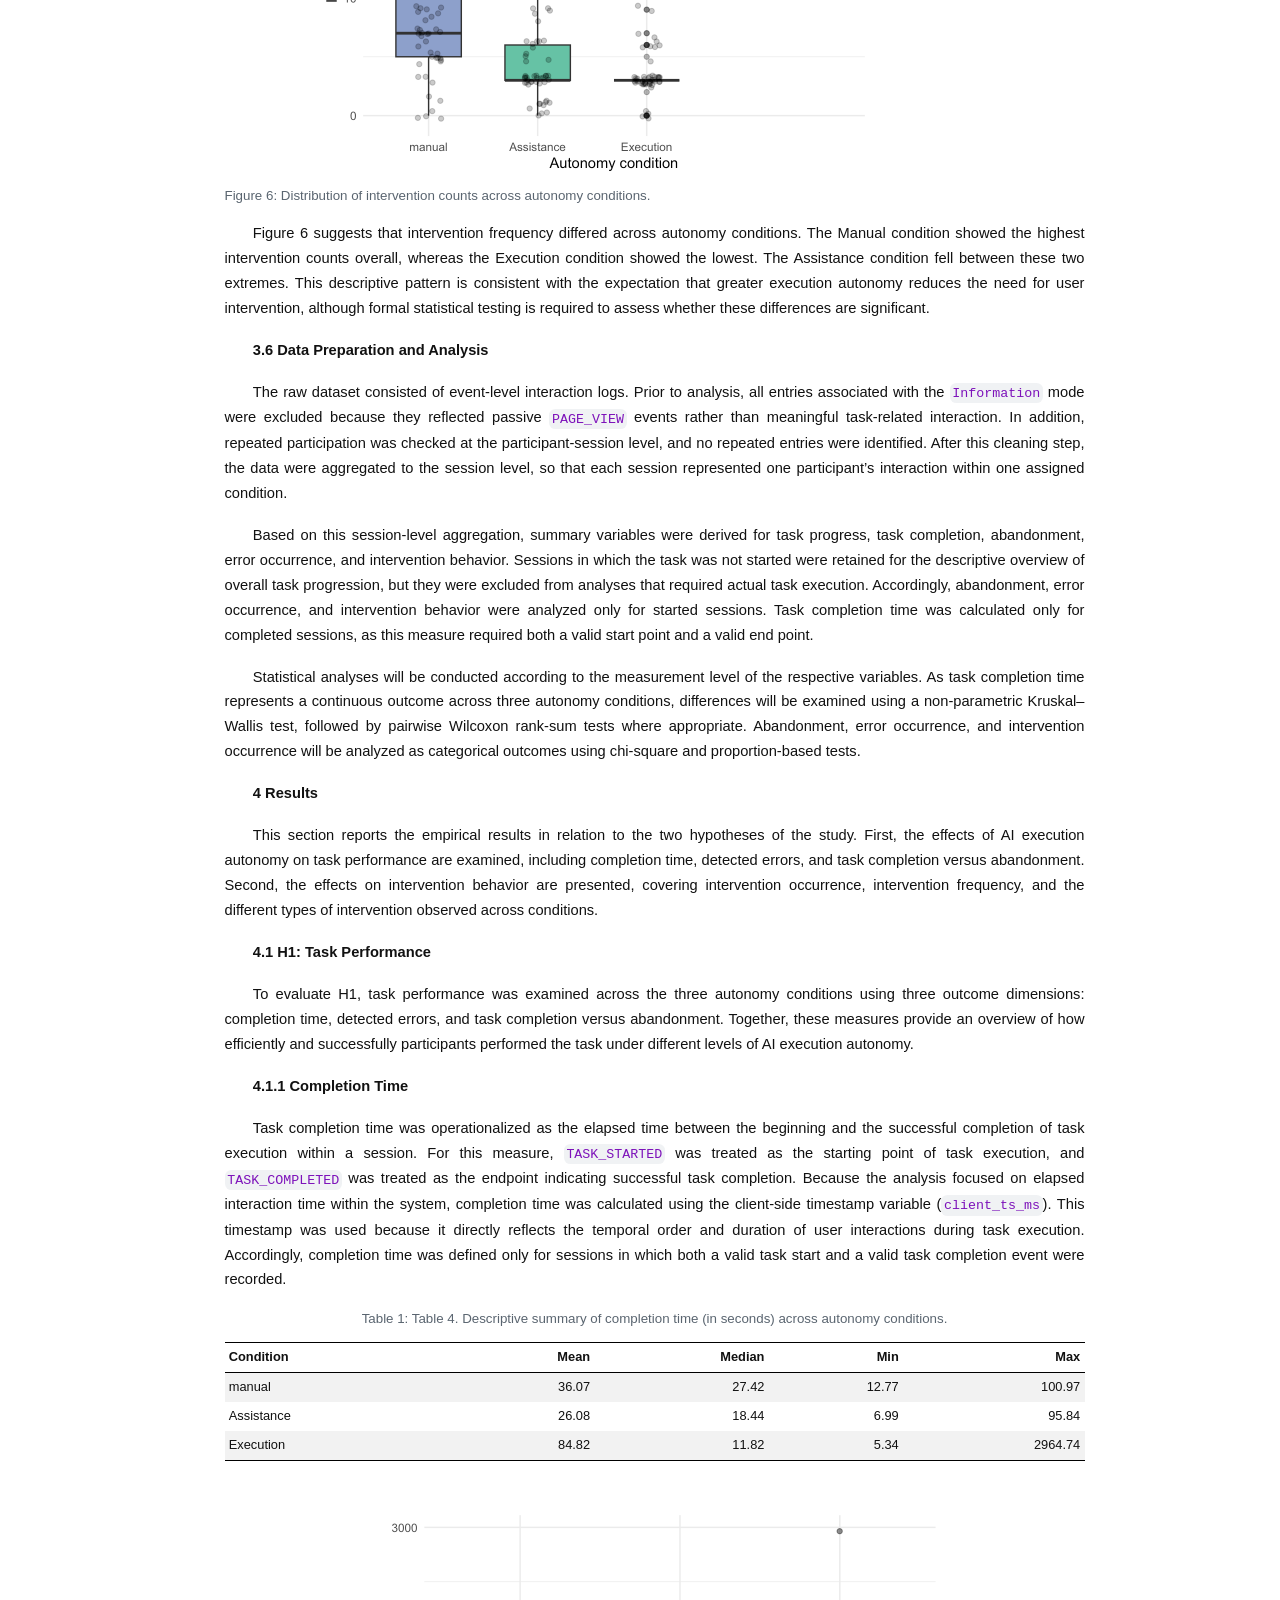
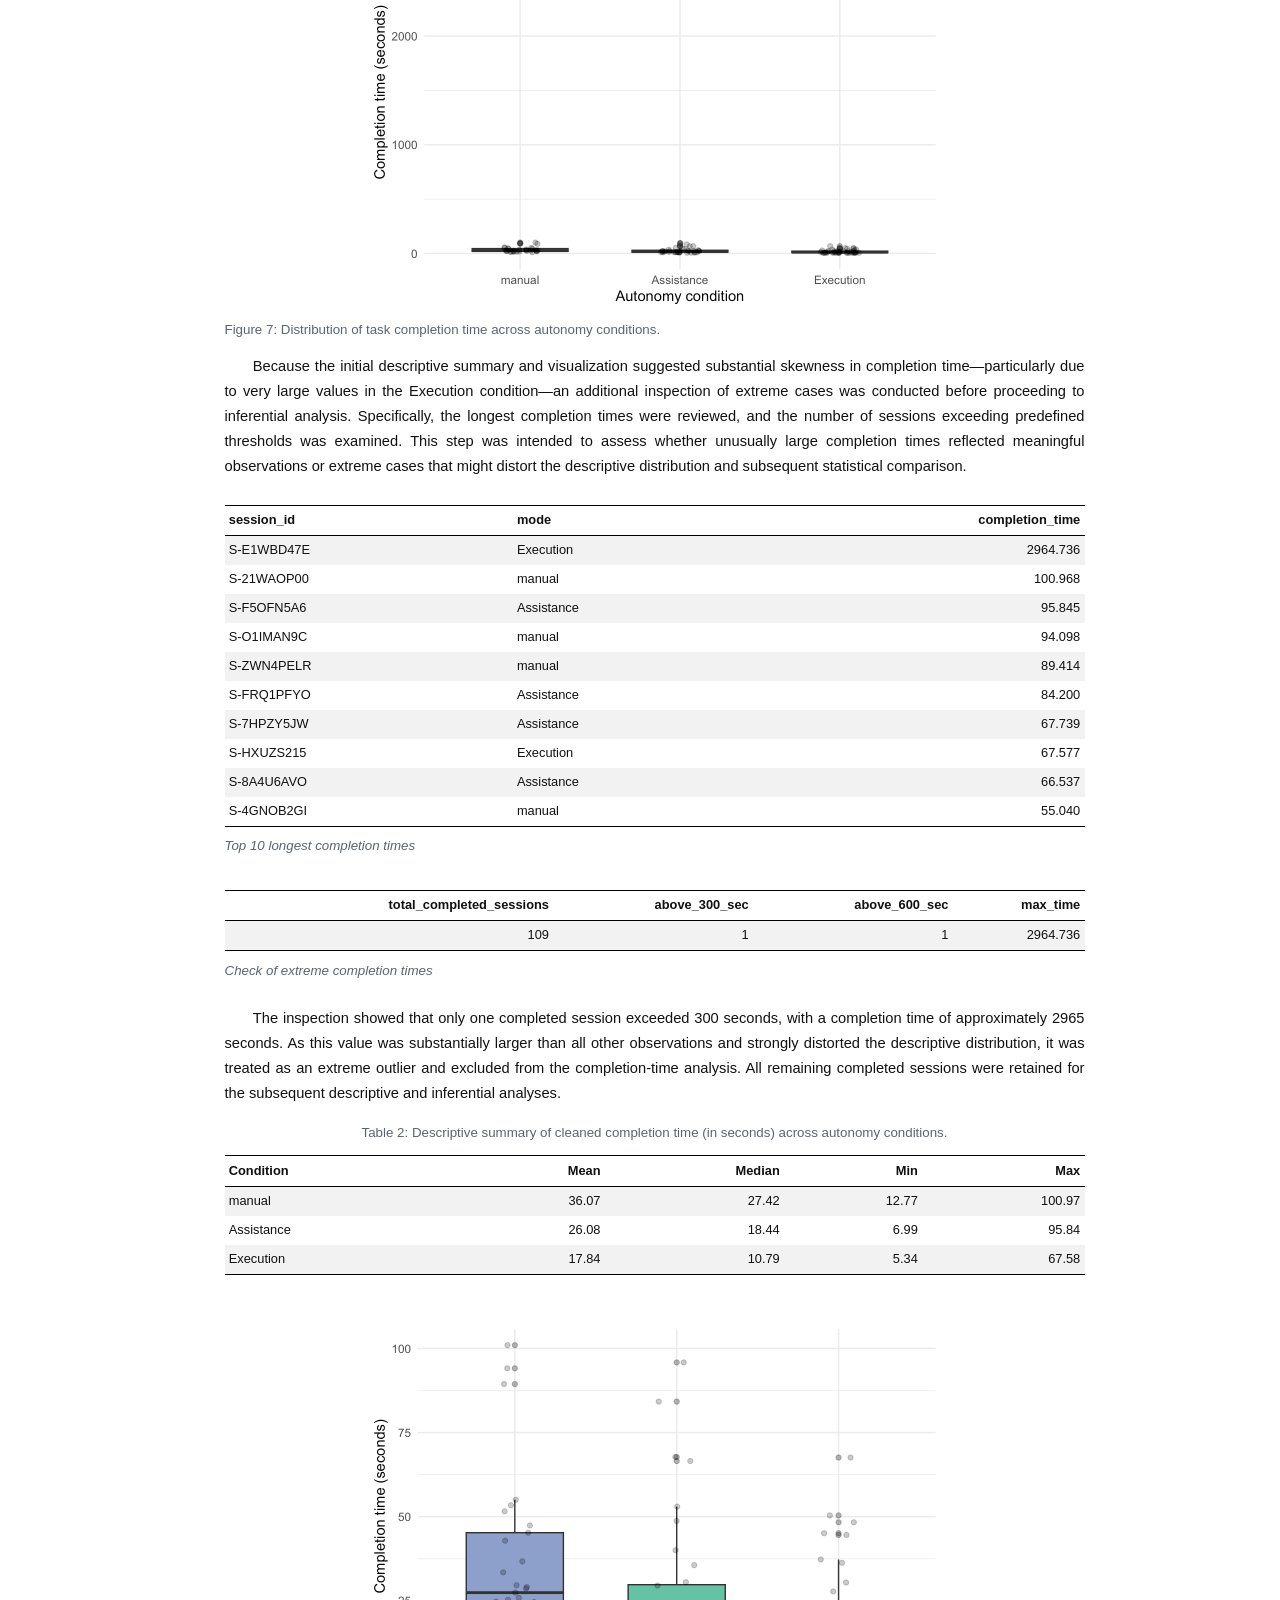
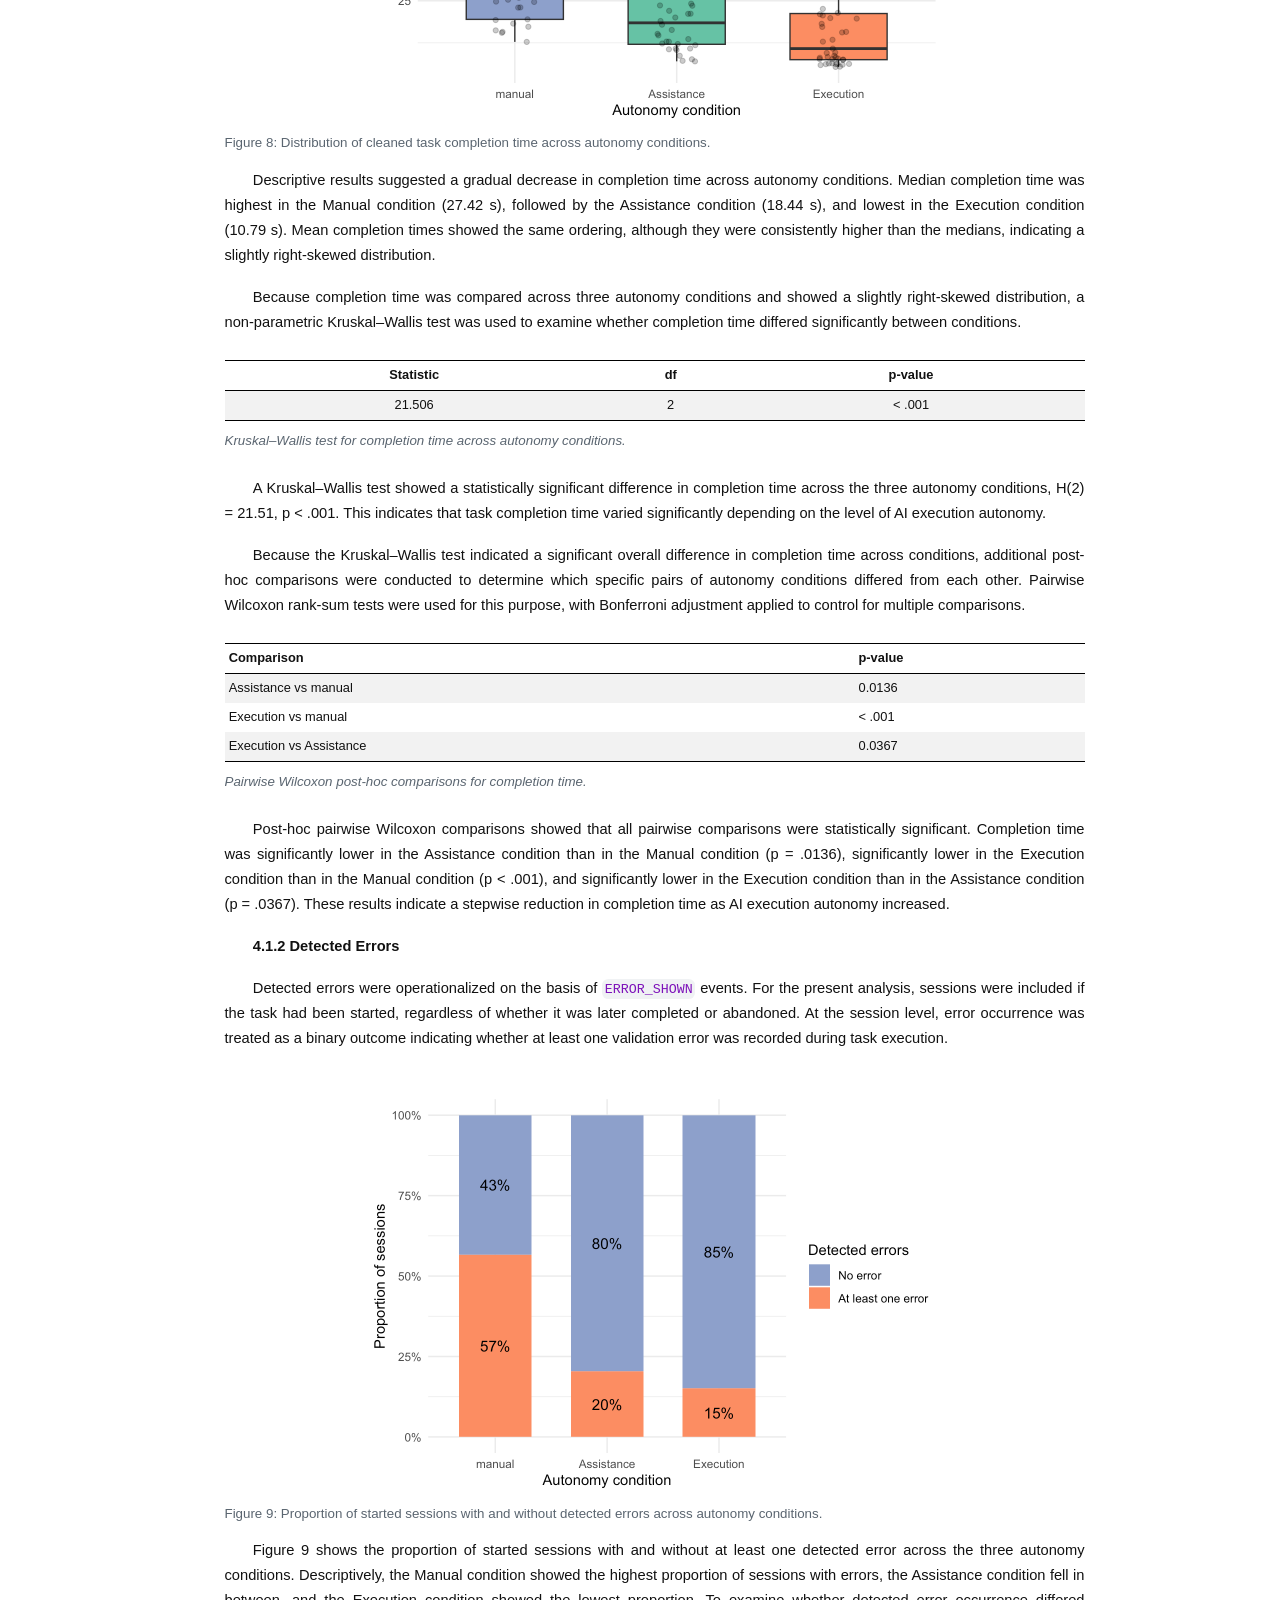
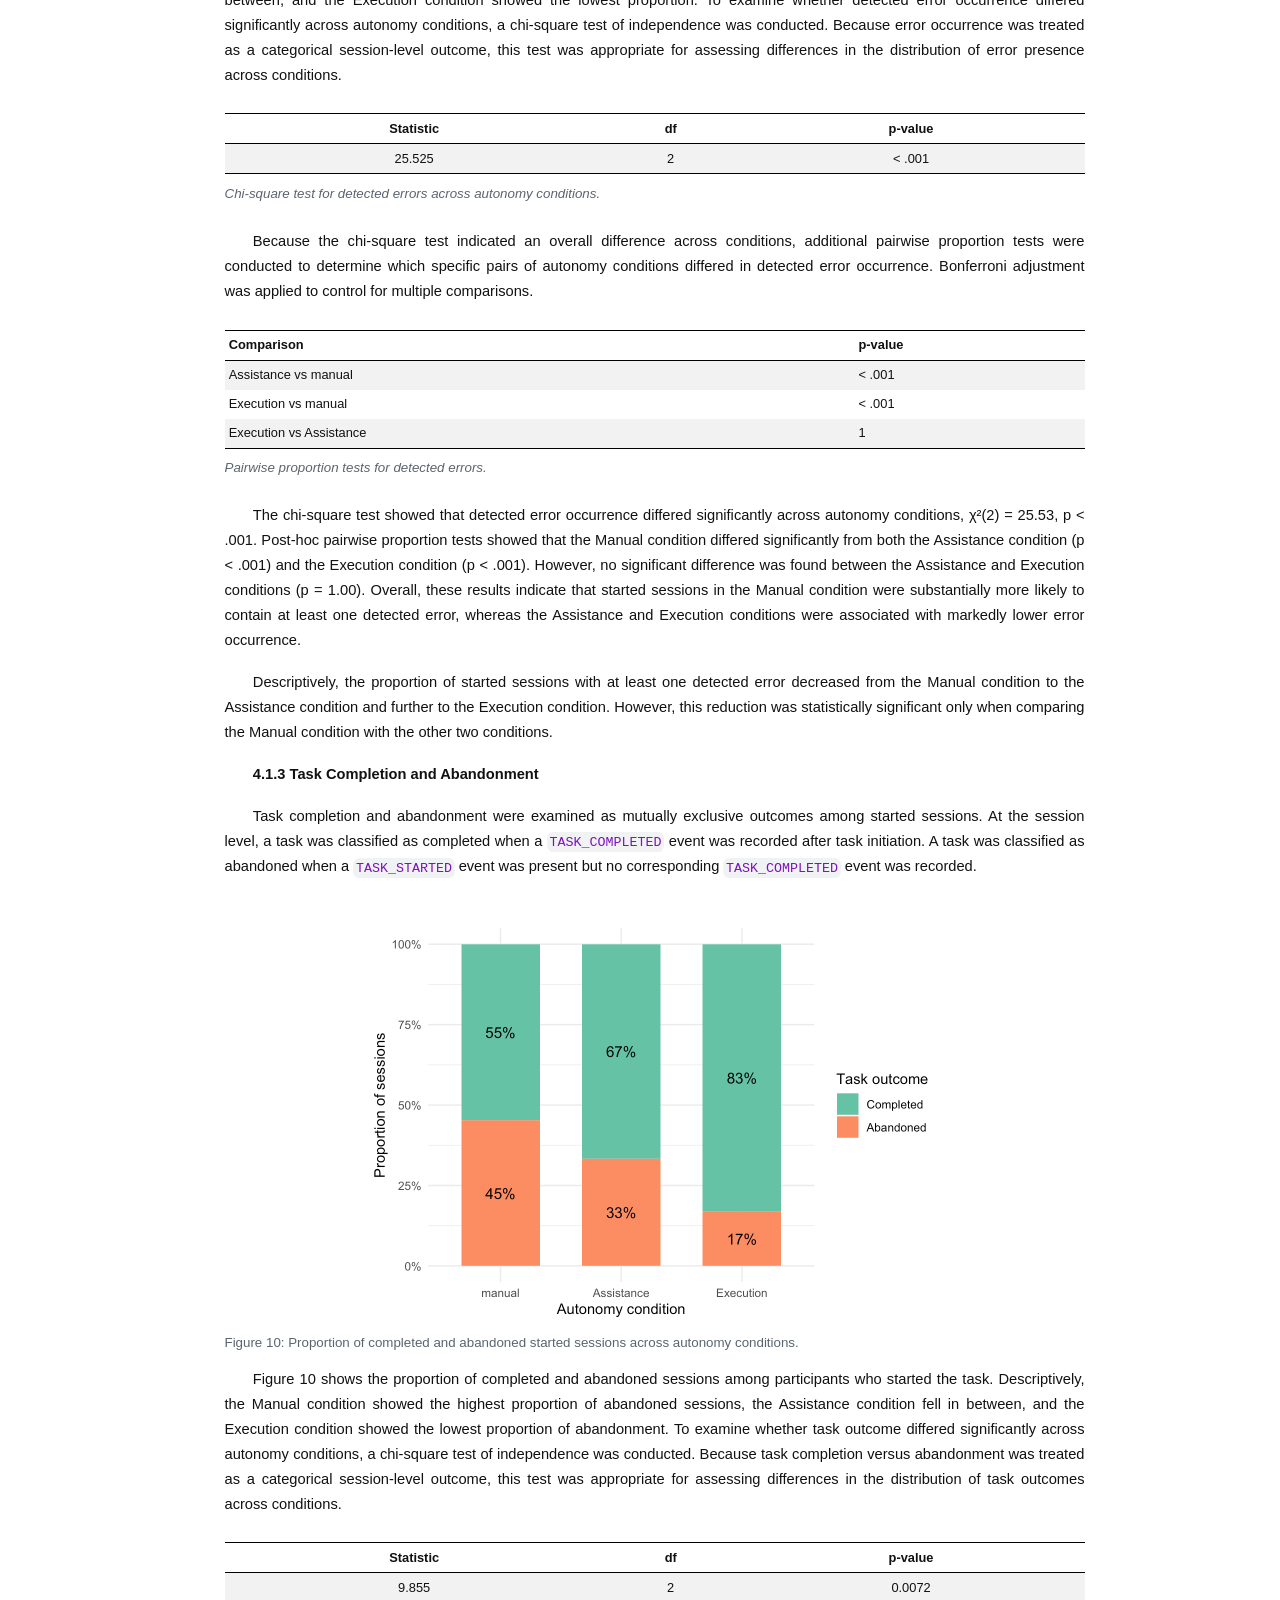
==== commit 23656c75: "Add task completion and abandonment results" ====
--- a/ai-execution-autonomy-analysis.html
+++ b/ai-execution-autonomy-analysis.html
@@ -686,6 +686,73 @@
 </div>
 <p>The chi-square test showed that detected error occurrence differed significantly across autonomy conditions, χ²(2) = 25.53, p &lt; .001. Post-hoc pairwise proportion tests showed that the Manual condition differed significantly from both the Assistance condition (p &lt; .001) and the Execution condition (p &lt; .001). However, no significant difference was found between the Assistance and Execution conditions (p = 1.00). Overall, these results indicate that started sessions in the Manual condition were substantially more likely to contain at least one detected error, whereas the Assistance and Execution conditions were associated with markedly lower error occurrence.</p>
 <p>Descriptively, the proportion of started sessions with at least one detected error decreased from the Manual condition to the Assistance condition and further to the Execution condition. However, this reduction was statistically significant only when comparing the Manual condition with the other two conditions.</p>
+<p><strong>4.1.3 Task Completion and Abandonment</strong></p>
+<p>Task completion and abandonment were examined as mutually exclusive outcomes among started sessions. At the session level, a task was classified as completed when a <code>TASK_COMPLETED</code> event was recorded after task initiation. A task was classified as abandoned when a <code>TASK_STARTED</code> event was present but no corresponding <code>TASK_COMPLETED</code> event was recorded.</p>
+<div class="cell">
+<div class="cell-output-display">
+<div id="fig-abandonment-by-mode" class="quarto-float quarto-figure quarto-figure-center anchored">
+<figure class="quarto-float quarto-float-fig figure">
+<div aria-describedby="fig-abandonment-by-mode-caption-0ceaefa1-69ba-4598-a22c-09a6ac19f8ca">
+<img src="ai-execution-autonomy-analysis_files/figure-html/fig-abandonment-by-mode-1.png" class="img-fluid figure-img" width="576">
+</div>
+<figcaption class="quarto-float-caption-bottom quarto-float-caption quarto-float-fig" id="fig-abandonment-by-mode-caption-0ceaefa1-69ba-4598-a22c-09a6ac19f8ca">
+Figure&nbsp;10: Proportion of completed and abandoned started sessions across autonomy conditions.
+</figcaption>
+</figure>
+</div>
+</div>
+</div>
+<p>Figure 10 shows the proportion of completed and abandoned sessions among participants who started the task. Descriptively, the Manual condition showed the highest proportion of abandoned sessions, the Assistance condition fell in between, and the Execution condition showed the lowest proportion of abandonment. To examine whether task outcome differed significantly across autonomy conditions, a chi-square test of independence was conducted. Because task completion versus abandonment was treated as a categorical session-level outcome, this test was appropriate for assessing differences in the distribution of task outcomes across conditions.</p>
+<div class="cell">
+<div class="cell-output-display">
+<table class="caption-top table table-sm table-striped small">
+<caption>Chi-square test for task completion versus abandonment across autonomy conditions.</caption>
+<thead>
+<tr class="header">
+<th style="text-align: center;">Statistic</th>
+<th style="text-align: center;">df</th>
+<th style="text-align: center;">p-value</th>
+</tr>
+</thead>
+<tbody>
+<tr class="odd">
+<td style="text-align: center;">9.855</td>
+<td style="text-align: center;">2</td>
+<td style="text-align: center;">0.0072</td>
+</tr>
+</tbody>
+</table>
+</div>
+</div>
+<p>Because the chi-square test indicated an overall difference across autonomy conditions, additional pairwise proportion tests were conducted to determine which specific pairs of conditions differed in task abandonment. Bonferroni adjustment was applied to control for multiple comparisons.</p>
+<div class="cell">
+<div class="cell-output-display">
+<table class="caption-top table table-sm table-striped small">
+<caption>Pairwise proportion tests for task abandonment.</caption>
+<thead>
+<tr class="header">
+<th style="text-align: left;">Comparison</th>
+<th style="text-align: left;">p-value</th>
+</tr>
+</thead>
+<tbody>
+<tr class="odd">
+<td style="text-align: left;">Assistance vs manual</td>
+<td style="text-align: left;">0.857</td>
+</tr>
+<tr class="even">
+<td style="text-align: left;">Execution vs manual</td>
+<td style="text-align: left;">0.010</td>
+</tr>
+<tr class="odd">
+<td style="text-align: left;">Execution vs Assistance</td>
+<td style="text-align: left;">0.254</td>
+</tr>
+</tbody>
+</table>
+</div>
+</div>
+<p>The chi-square test showed that task outcome differed significantly across autonomy conditions, χ²(2) = 9.86, p = .0072. Post-hoc pairwise proportion tests showed that the Execution condition differed significantly from the Manual condition (p = .010), indicating a lower proportion of abandonment and a higher proportion of completed sessions in the Execution condition. However, no significant differences were found between the Assistance and Manual conditions (p = .857) or between the Execution and Assistance conditions (p = .254). Overall, these results suggest that higher AI execution autonomy was associated with improved task completion primarily in comparison with the Manual condition.</p>
 
 </main>
 <!-- /main column -->
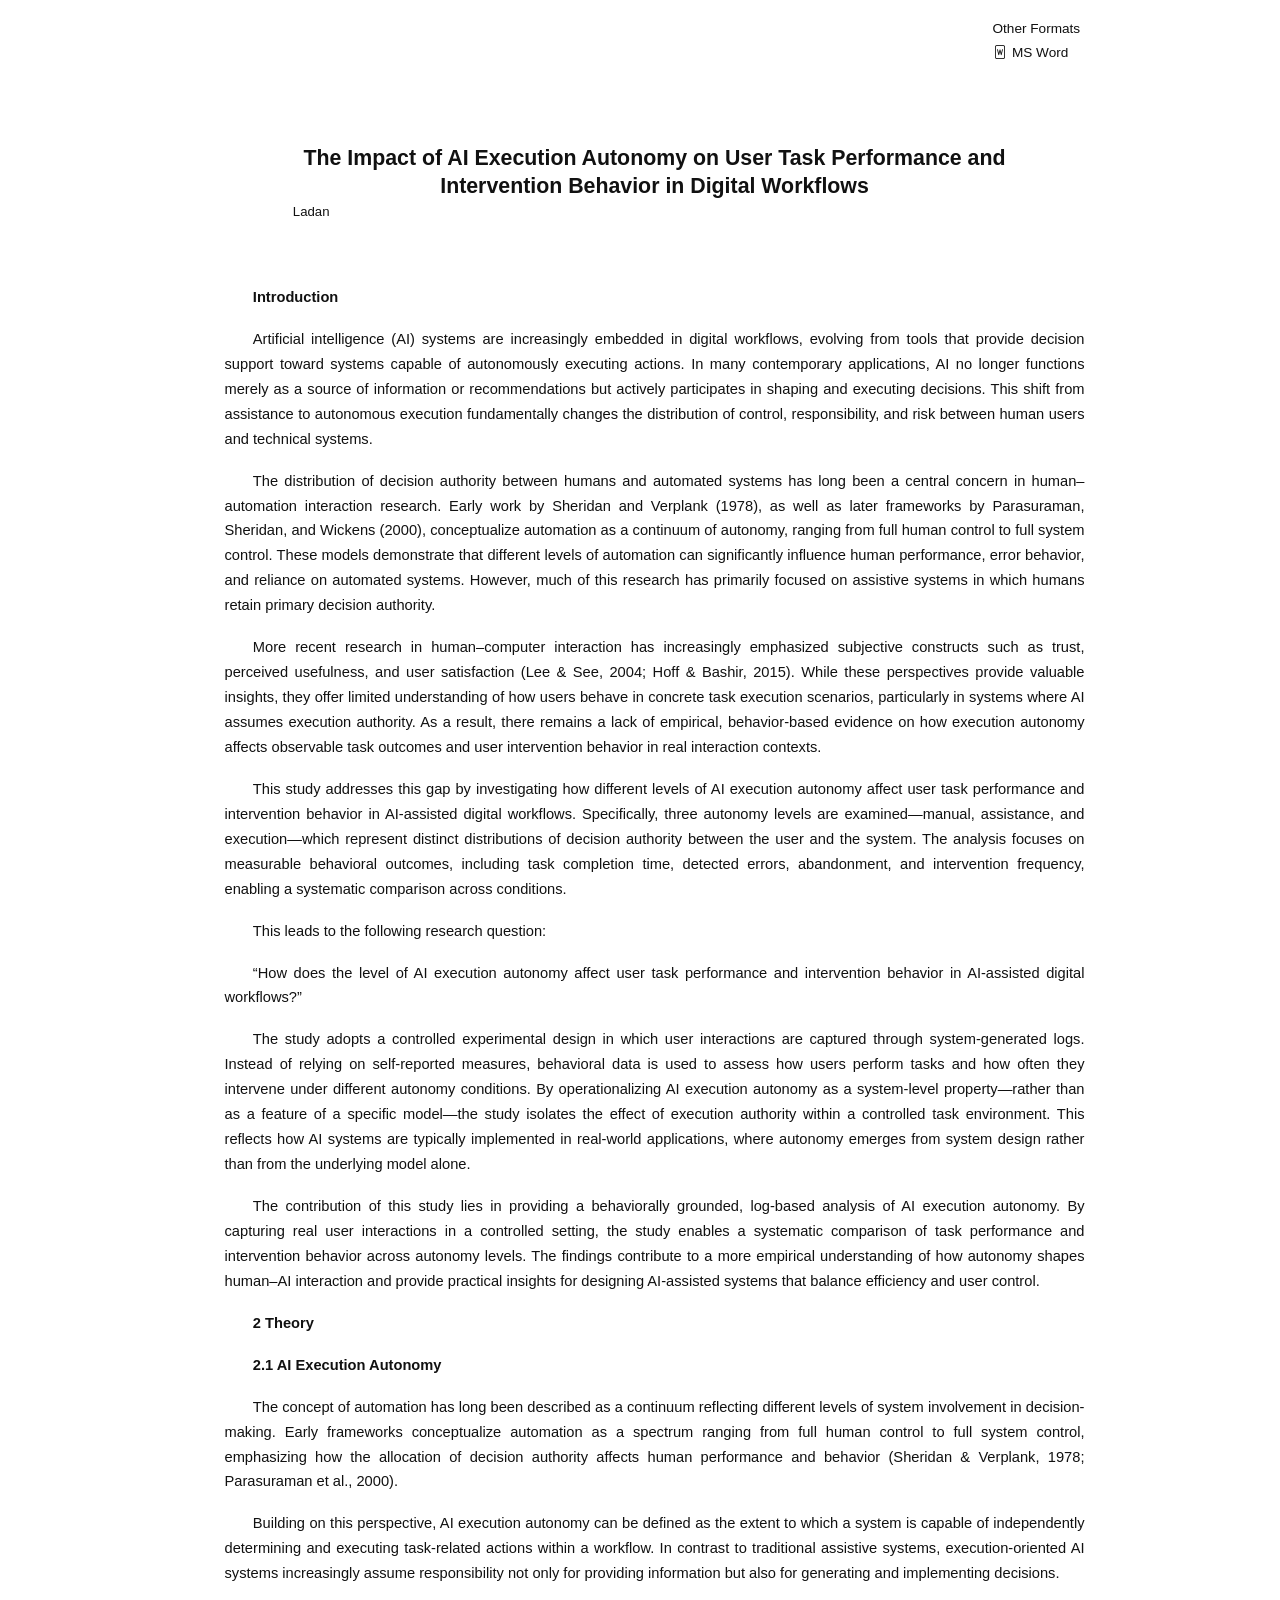
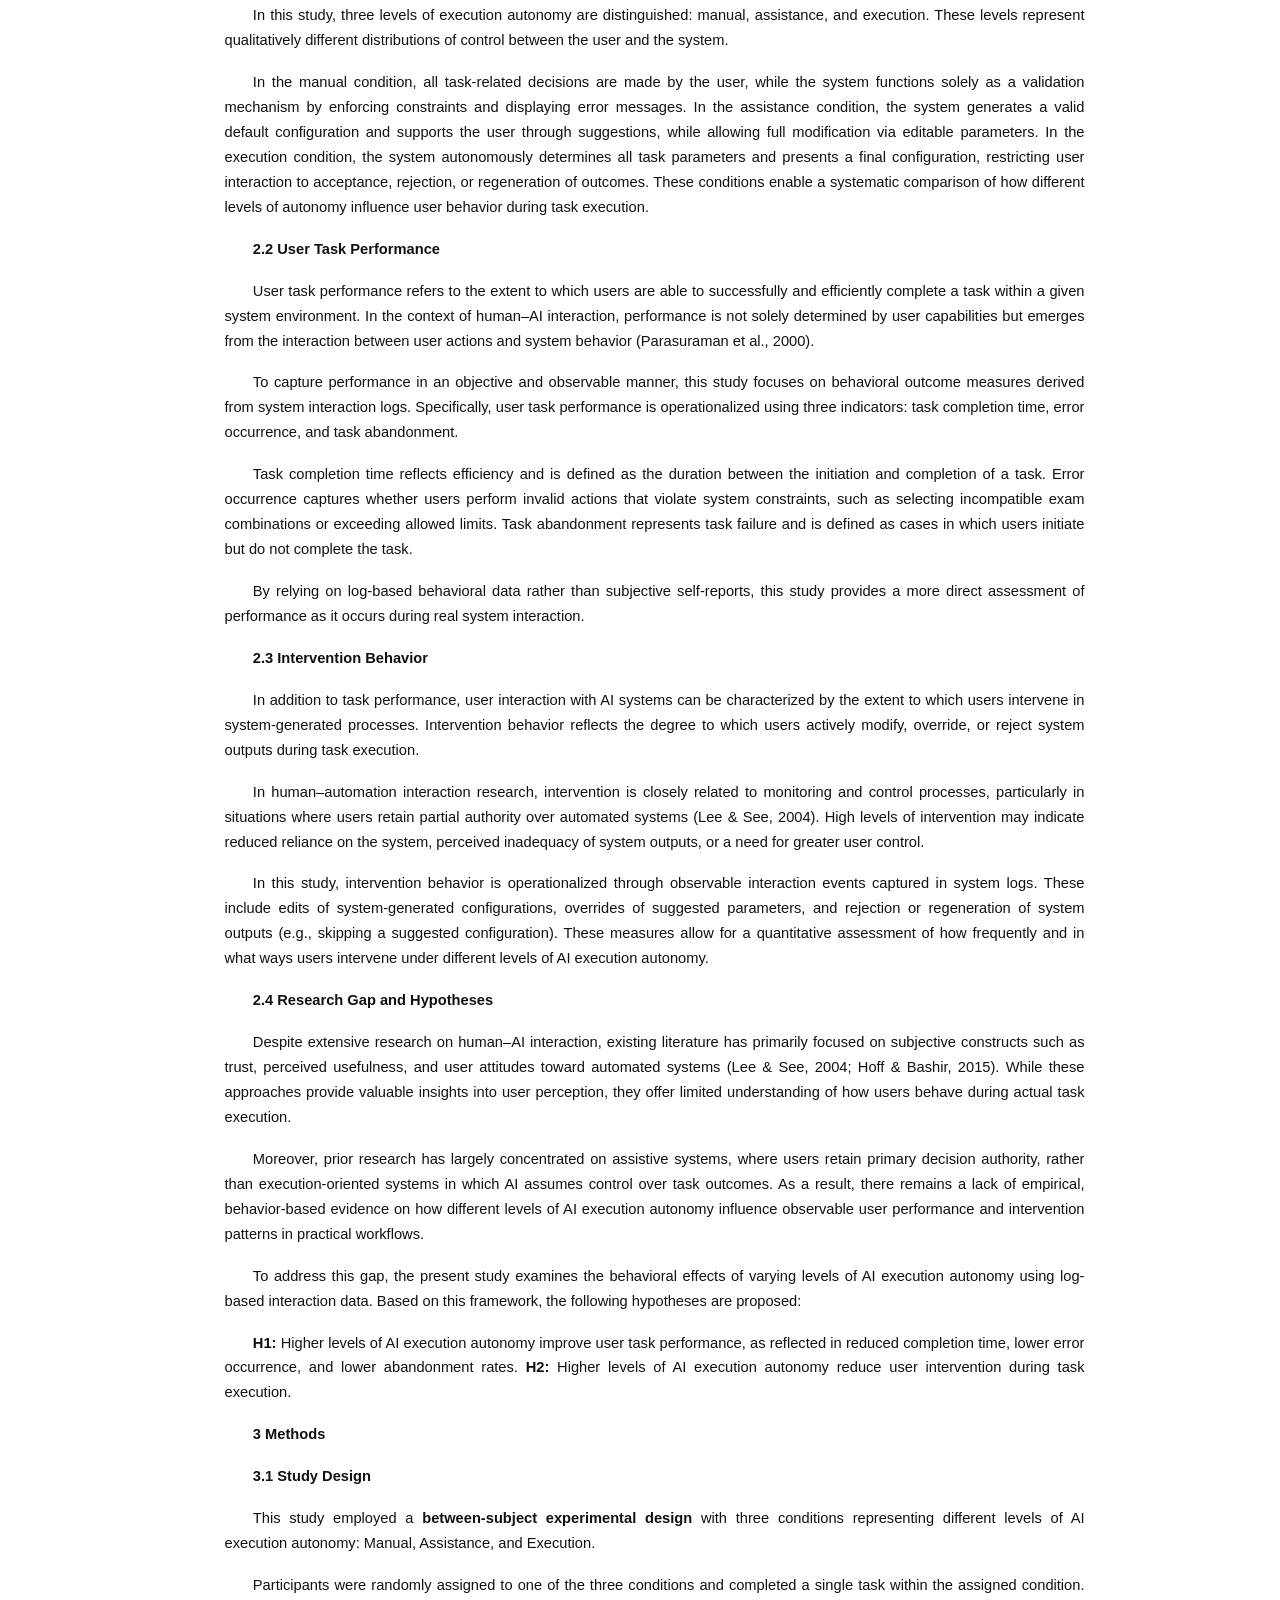
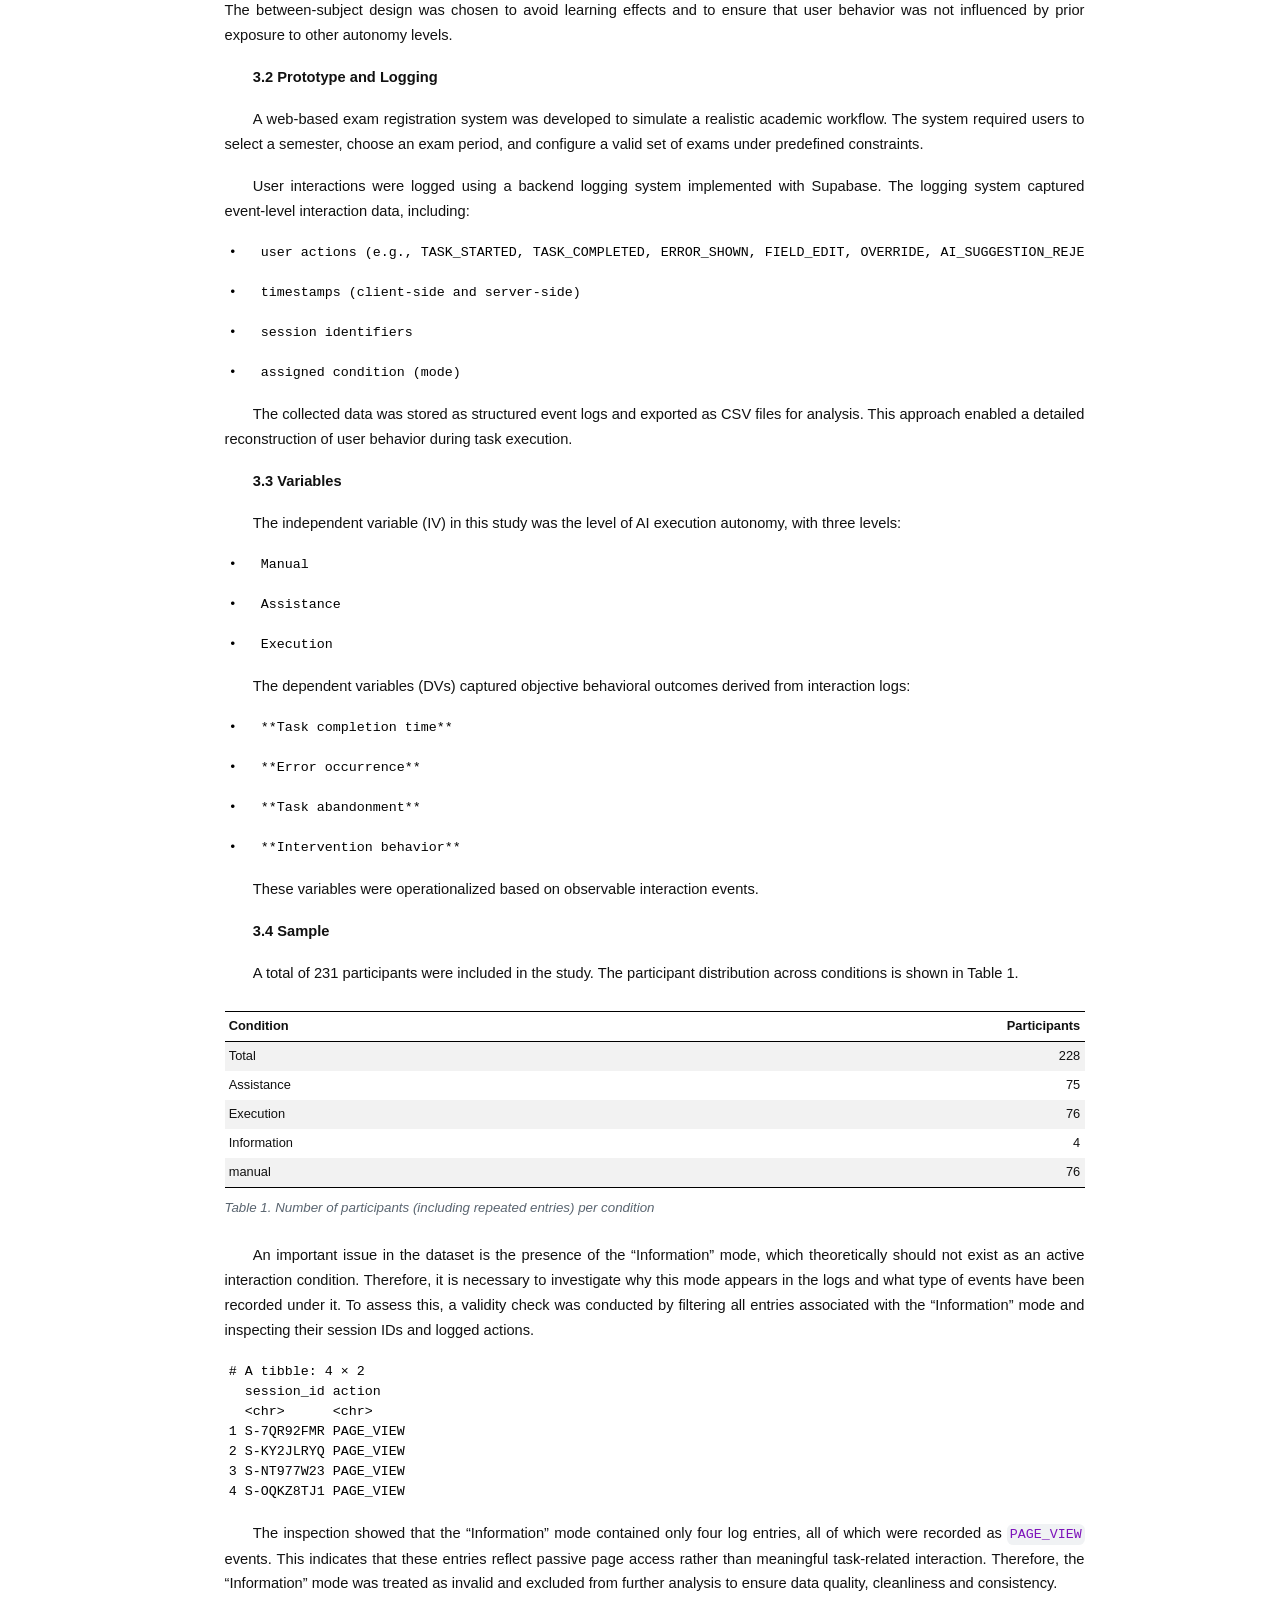
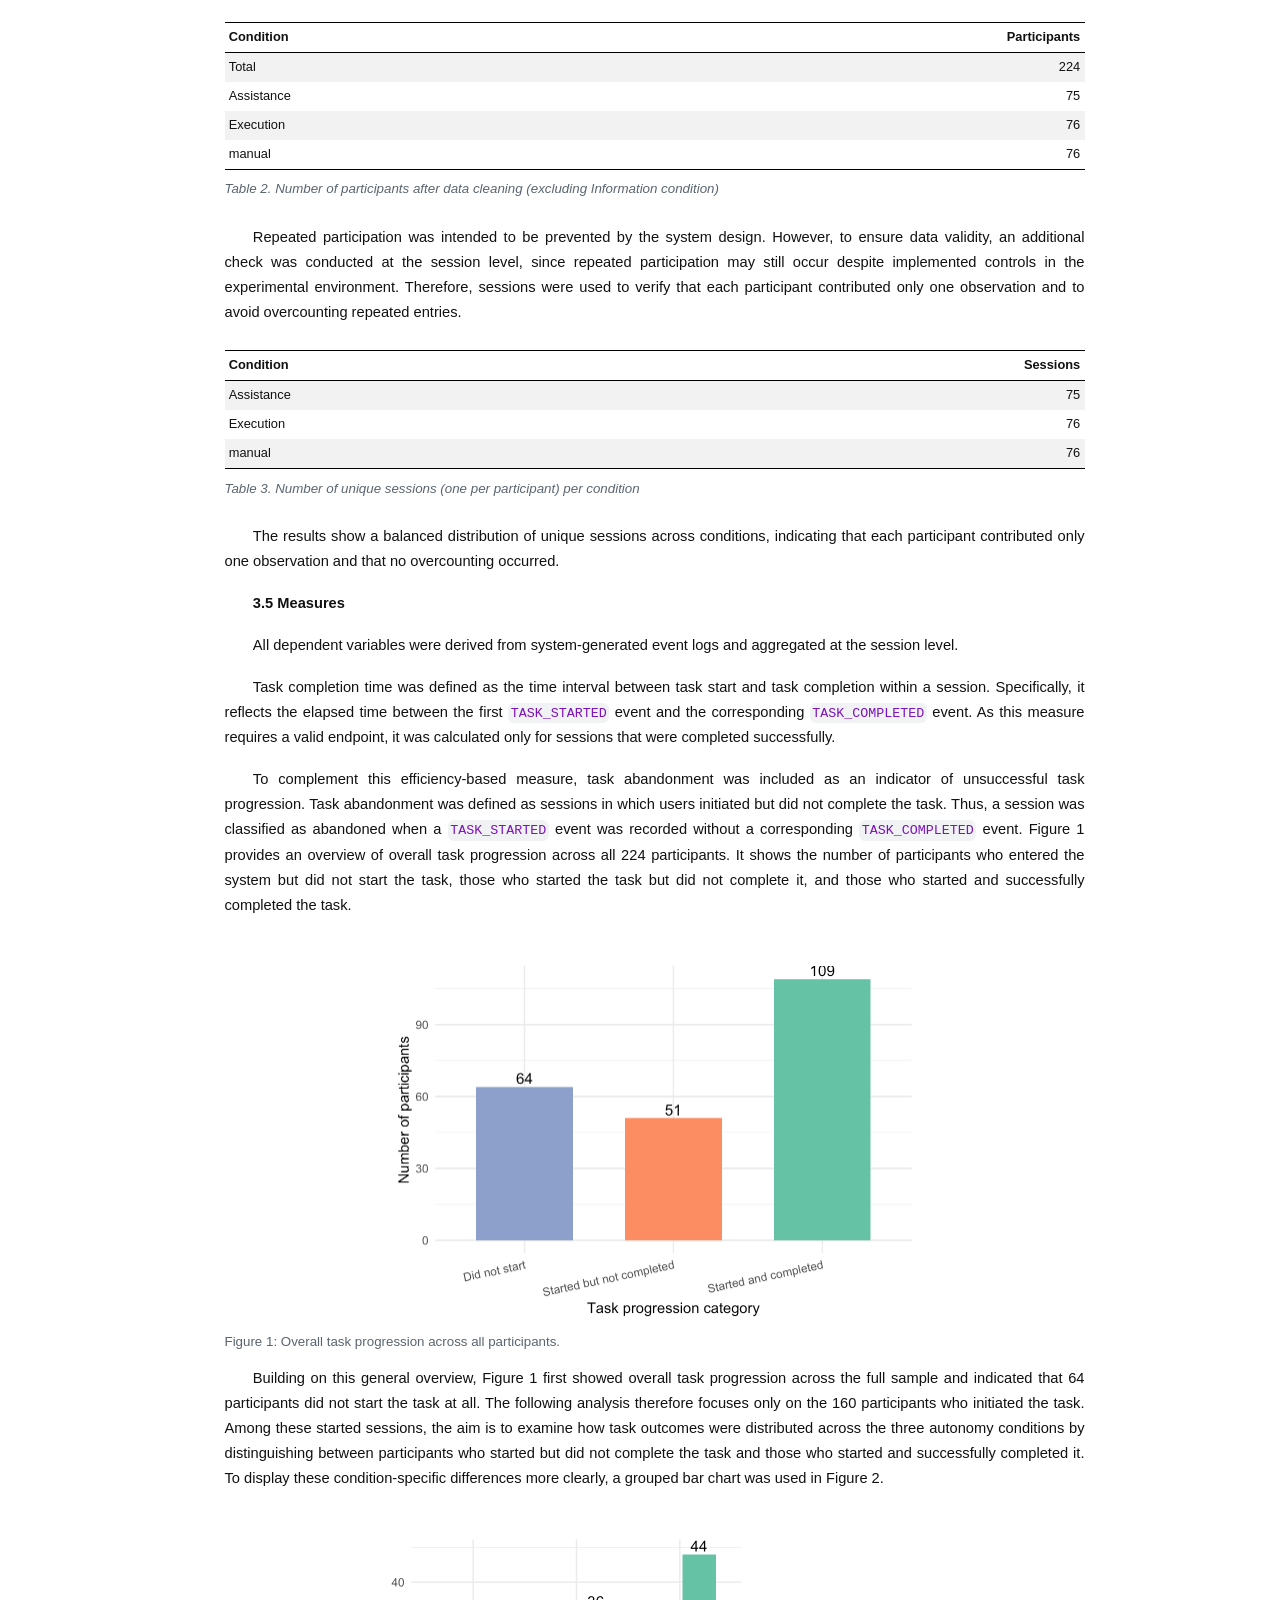
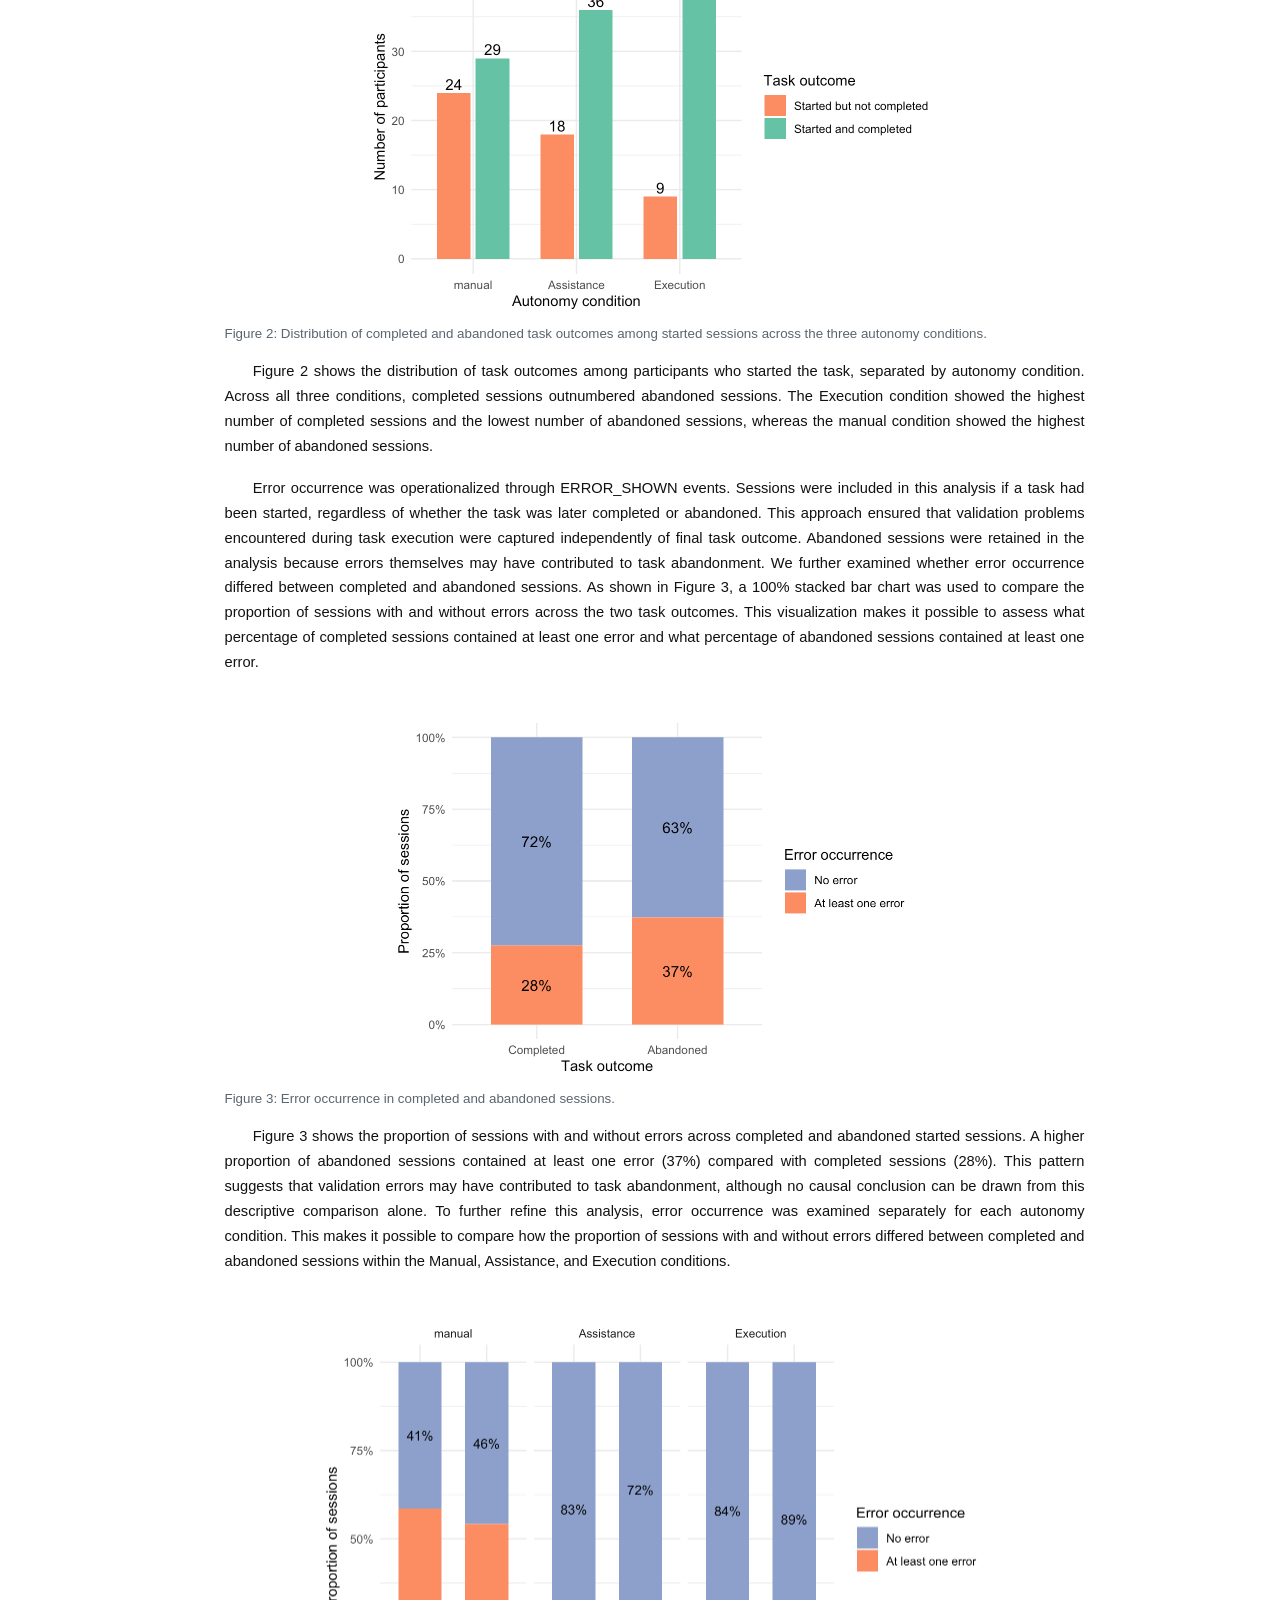
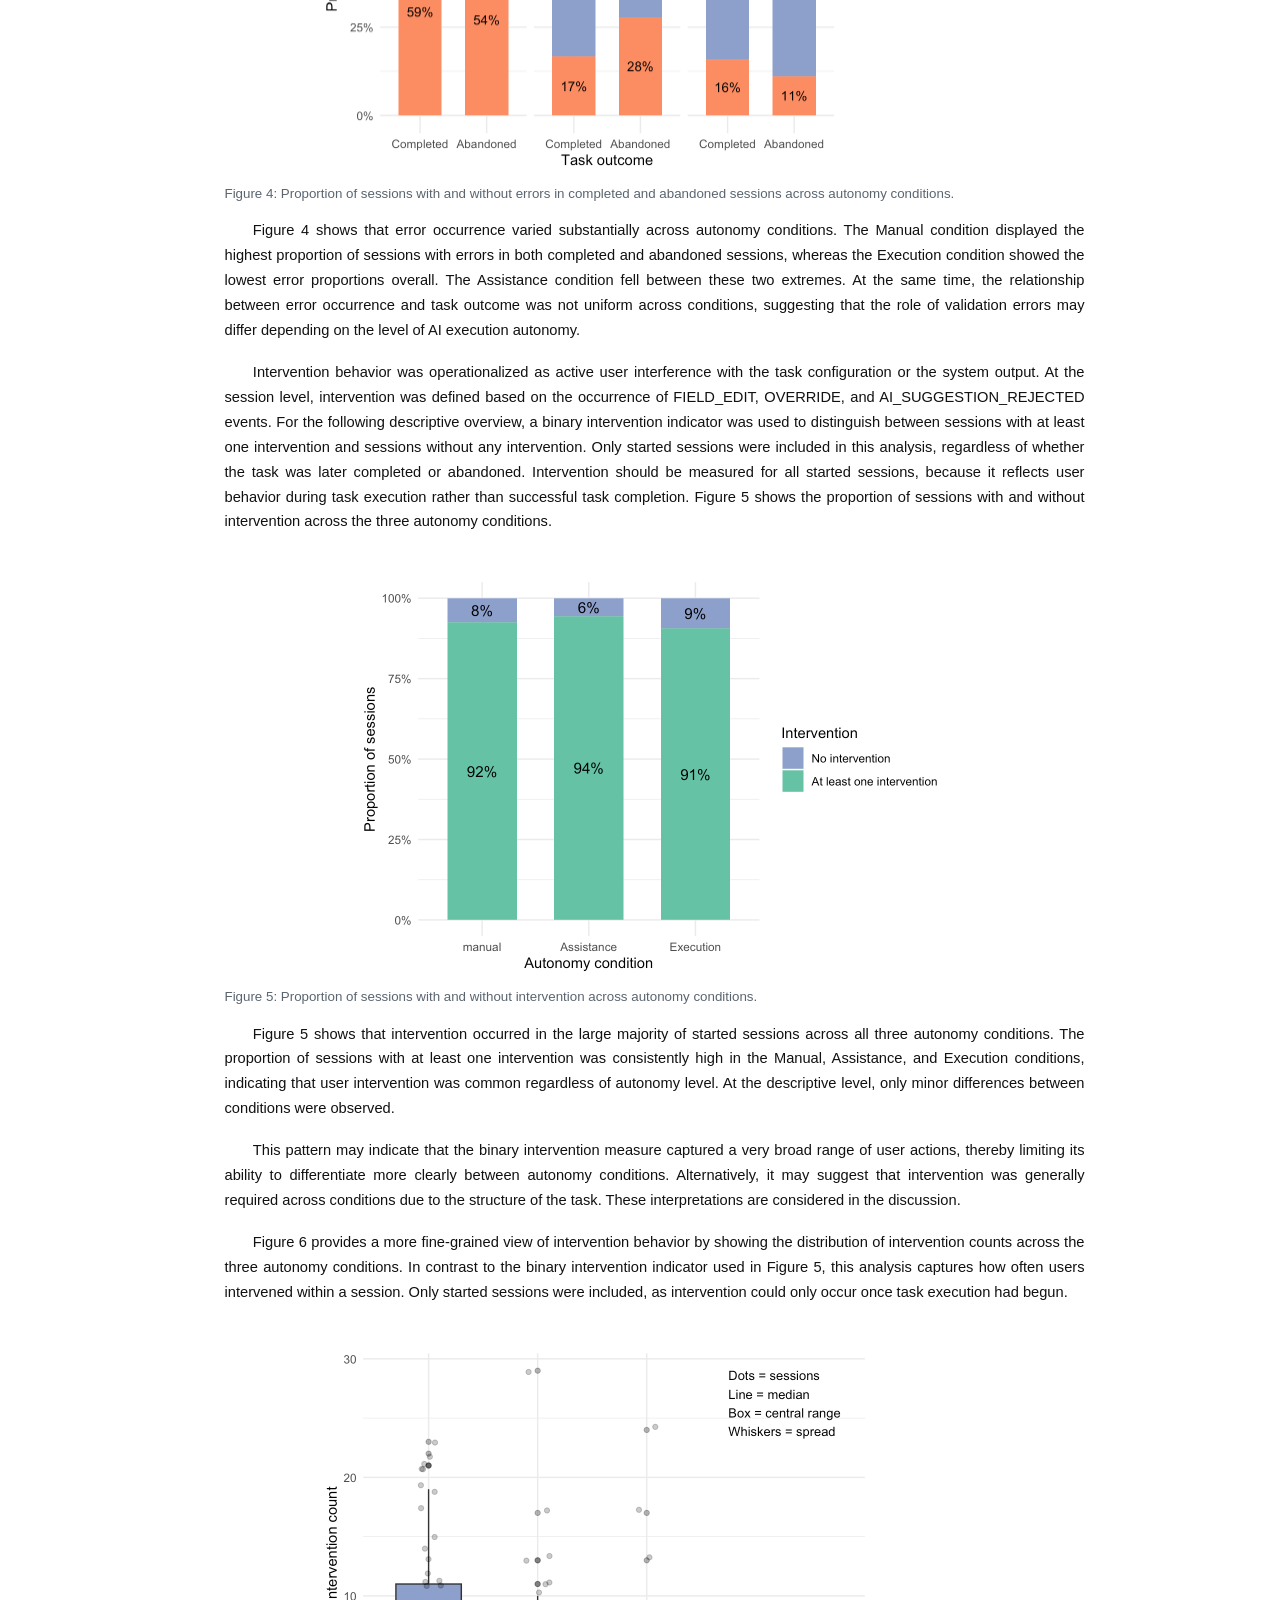
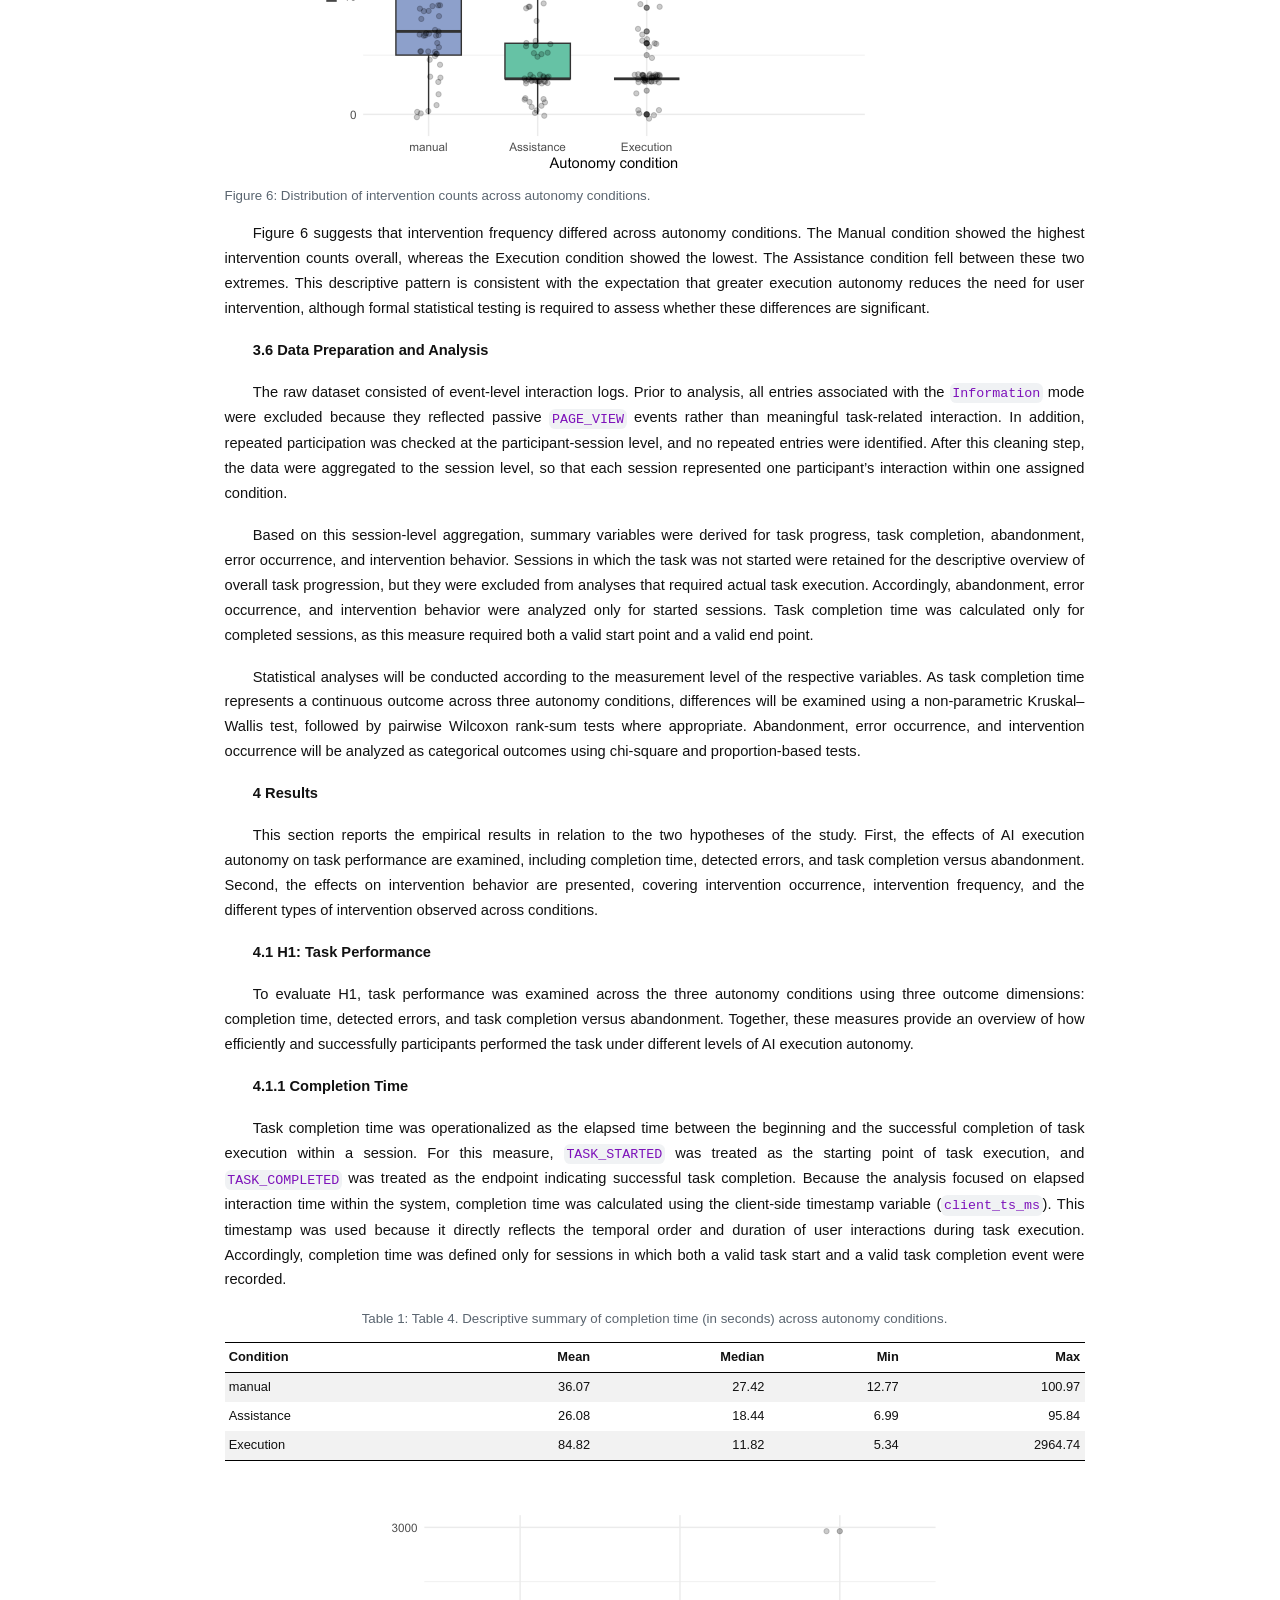
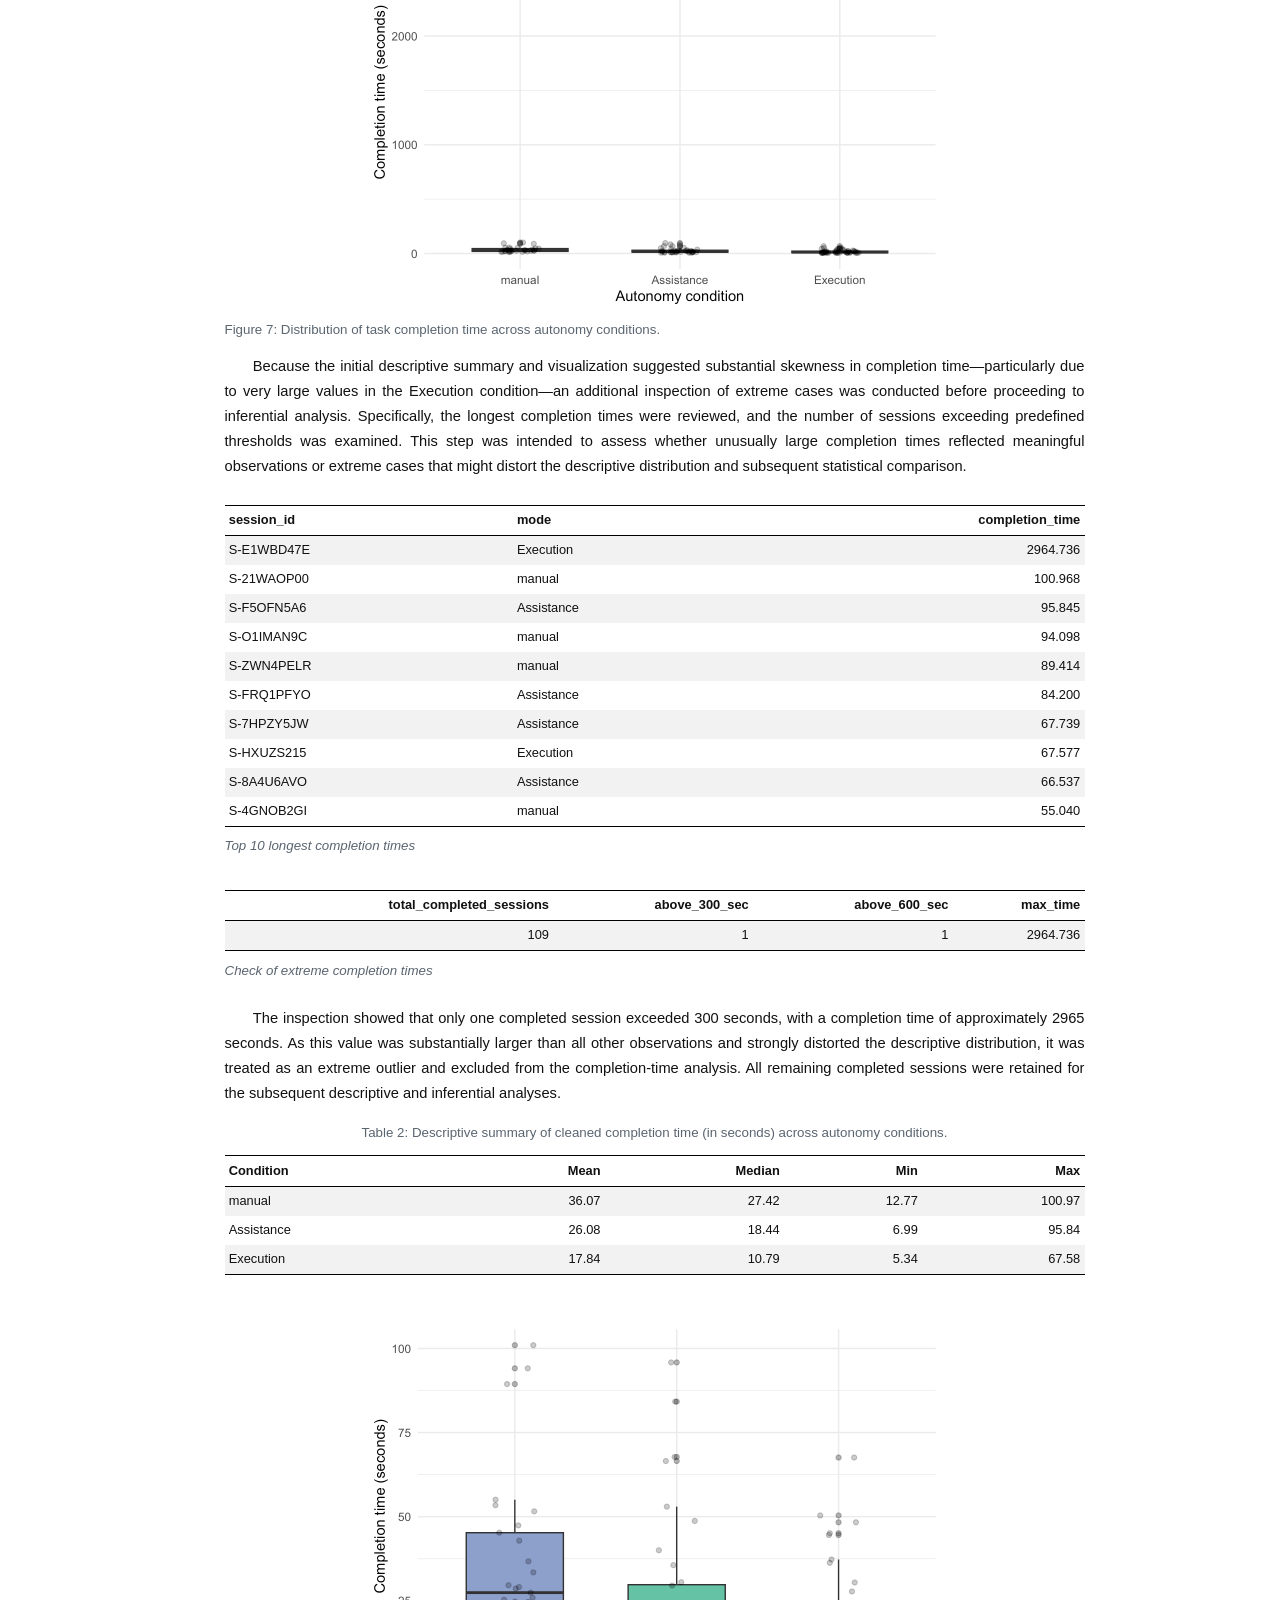
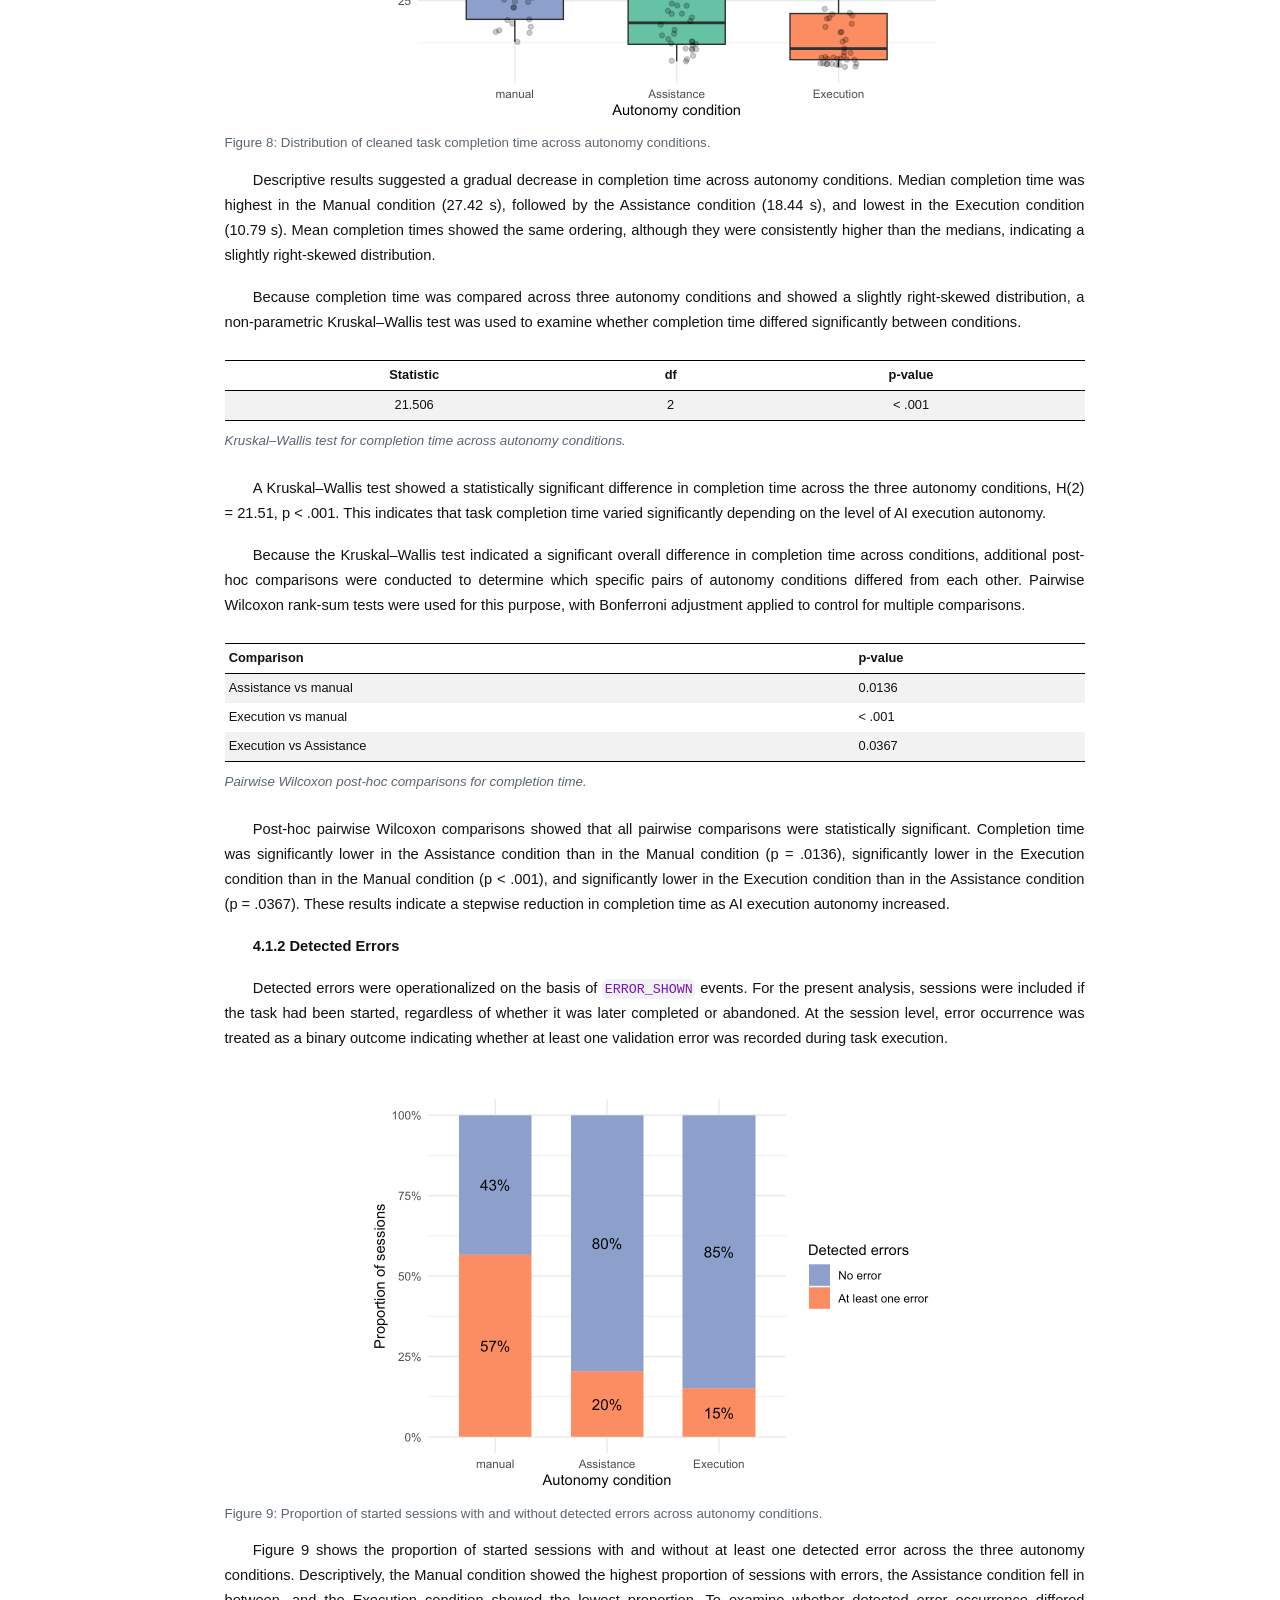
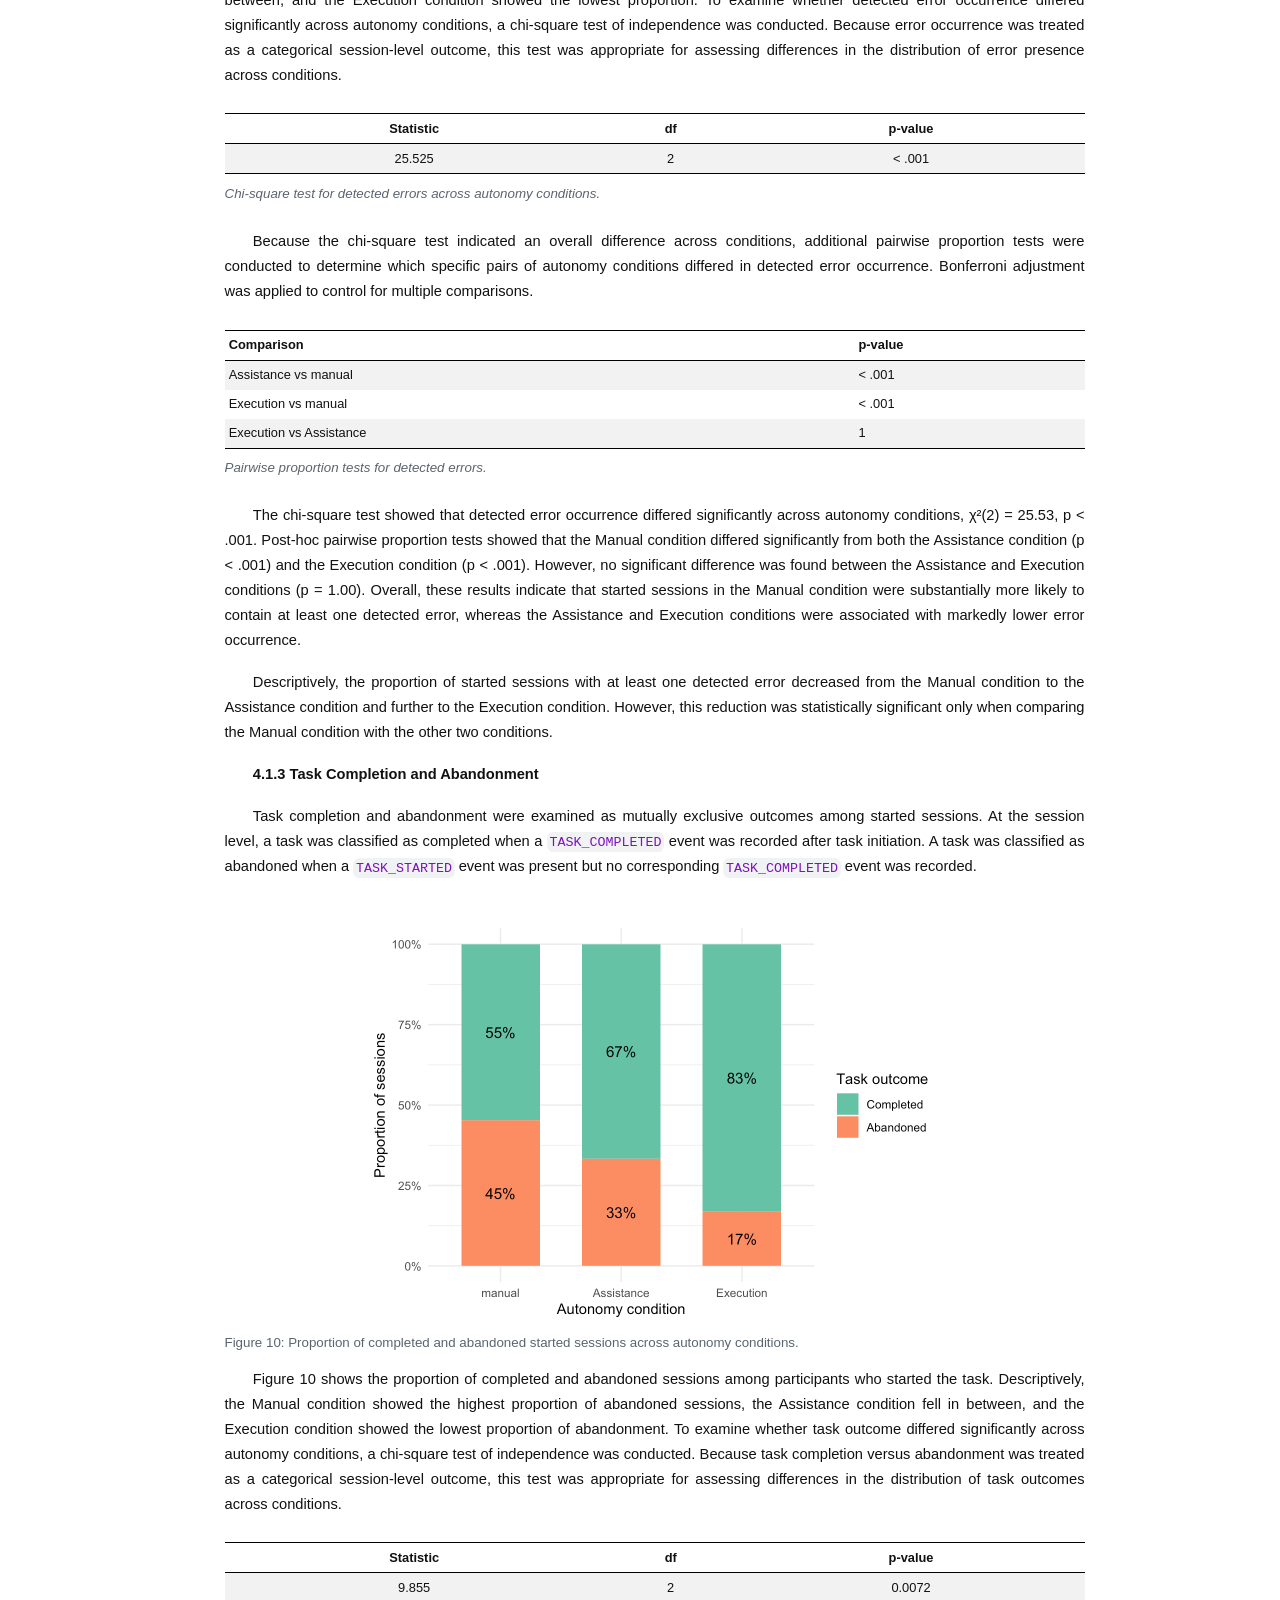
==== commit 3bb5fde5: "4.2 H2: Intervention Behavior 4.2.1 Intervention Occurrence  (had_intervention)  4.2.2 Intervention " ====
--- a/ai-execution-autonomy-analysis.html
+++ b/ai-execution-autonomy-analysis.html
@@ -753,6 +753,133 @@
 </div>
 </div>
 <p>The chi-square test showed that task outcome differed significantly across autonomy conditions, χ²(2) = 9.86, p = .0072. Post-hoc pairwise proportion tests showed that the Execution condition differed significantly from the Manual condition (p = .010), indicating a lower proportion of abandonment and a higher proportion of completed sessions in the Execution condition. However, no significant differences were found between the Assistance and Manual conditions (p = .857) or between the Execution and Assistance conditions (p = .254). Overall, these results suggest that higher AI execution autonomy was associated with improved task completion primarily in comparison with the Manual condition.</p>
+<p><strong>4.2 H2: Intervention Behavior</strong></p>
+<p>To evaluate H2, intervention behavior was examined across the three autonomy conditions using three complementary indicators: intervention occurrence, intervention count, and the specific types of intervention observed during task execution. Together, these measures provide a more detailed picture of how strongly users interfered with the system under different levels of AI execution autonomy.</p>
+<p><strong>4.2.1 Intervention Occurrence</strong></p>
+<p>Intervention occurrence was operationalized as a binary session-level outcome indicating whether at least one intervention took place during task execution. A session was classified as involving intervention if at least one <code>FIELD_EDIT</code>, <code>OVERRIDE</code>, or <code>AI_SUGGESTION_REJECTED</code> event was recorded. Only started sessions were included in this analysis, regardless of whether the task was later completed or abandoned.</p>
+<div class="cell">
+<div class="cell-output-display">
+<div id="fig-intervention-occurrence-h2" class="quarto-float quarto-figure quarto-figure-center anchored">
+<figure class="quarto-float quarto-float-fig figure">
+<div aria-describedby="fig-intervention-occurrence-h2-caption-0ceaefa1-69ba-4598-a22c-09a6ac19f8ca">
+<img src="ai-execution-autonomy-analysis_files/figure-html/fig-intervention-occurrence-h2-1.png" class="img-fluid figure-img" width="595">
+</div>
+<figcaption class="quarto-float-caption-bottom quarto-float-caption quarto-float-fig" id="fig-intervention-occurrence-h2-caption-0ceaefa1-69ba-4598-a22c-09a6ac19f8ca">
+Figure&nbsp;11: Proportion of started sessions with and without intervention across autonomy conditions.
+</figcaption>
+</figure>
+</div>
+</div>
+</div>
+<p>Figure 11 shows the proportion of started sessions with and without intervention across the three autonomy conditions. Descriptively, intervention occurred in the large majority of started sessions in all three conditions. The proportions were very similar across Manual (92%), Assistance (94%), and Execution (91%), indicating only minor descriptive differences in intervention occurrence between autonomy conditions. To examine whether intervention occurrence differed significantly across autonomy conditions, a chi-square test of independence was conducted. Because intervention occurrence was treated as a categorical session-level outcome, this test was appropriate for assessing differences in the distribution of intervention presence across conditions.</p>
+<div class="cell">
+<div class="cell-output-display">
+<table class="caption-top table table-sm table-striped small">
+<caption>Chi-square test for intervention occurrence across autonomy conditions.</caption>
+<thead>
+<tr class="header">
+<th style="text-align: center;">Statistic</th>
+<th style="text-align: center;">df</th>
+<th style="text-align: center;">p-value</th>
+</tr>
+</thead>
+<tbody>
+<tr class="odd">
+<td style="text-align: center;">0.58</td>
+<td style="text-align: center;">2</td>
+<td style="text-align: center;">0.7482</td>
+</tr>
+</tbody>
+</table>
+</div>
+</div>
+<p>The chi-square test showed that intervention occurrence did not differ significantly across autonomy conditions, χ²(2) = 0.58, p = .7482. This indicates that the proportion of started sessions containing at least one intervention was similarly high across the Manual, Assistance, and Execution conditions. Overall, these results suggest that intervention occurrence, as a binary measure, did not clearly distinguish between levels of AI execution autonomy.</p>
+<p><strong>4.2.2 Intervention Count</strong></p>
+<p>In addition to intervention occurrence, intervention count was examined to capture how often users intervened within a session. At the session level, intervention count was calculated as the sum of <code>FIELD_EDIT</code>, <code>OVERRIDE</code>, and <code>AI_SUGGESTION_REJECTED</code> events. Only started sessions were included, as intervention could only occur once task execution had begun.</p>
+<div class="cell">
+<div class="cell-output-display">
+<div id="fig-intervention-count-h2" class="quarto-float quarto-figure quarto-figure-center anchored">
+<figure class="quarto-float quarto-float-fig figure">
+<div aria-describedby="fig-intervention-count-h2-caption-0ceaefa1-69ba-4598-a22c-09a6ac19f8ca">
+<img src="ai-execution-autonomy-analysis_files/figure-html/fig-intervention-count-h2-1.png" class="img-fluid figure-img" width="672">
+</div>
+<figcaption class="quarto-float-caption-bottom quarto-float-caption quarto-float-fig" id="fig-intervention-count-h2-caption-0ceaefa1-69ba-4598-a22c-09a6ac19f8ca">
+Figure&nbsp;12: Distribution of intervention counts across autonomy conditions.
+</figcaption>
+</figure>
+</div>
+</div>
+</div>
+<p>Descriptively, Figure 12 suggests that intervention count differed across autonomy conditions. The Manual condition showed the highest intervention counts overall, the Assistance condition showed lower counts, and the Execution condition showed the lowest counts. In addition, the Manual condition displayed the greatest spread, indicating that intervention frequency was not only higher but also more variable in this condition.</p>
+<p>Because intervention count represents a count-based session-level outcome and the distribution was visibly non-normal, a non-parametric Kruskal–Wallis test was conducted to examine whether intervention count differed significantly across autonomy conditions.</p>
+<div class="cell">
+<div class="cell-output-display">
+<table class="caption-top table table-sm table-striped small">
+<caption>Kruskal–Wallis test for intervention count across autonomy conditions.</caption>
+<thead>
+<tr class="header">
+<th style="text-align: center;">Statistic</th>
+<th style="text-align: center;">df</th>
+<th style="text-align: center;">p-value</th>
+</tr>
+</thead>
+<tbody>
+<tr class="odd">
+<td style="text-align: center;">26.693</td>
+<td style="text-align: center;">2</td>
+<td style="text-align: center;">&lt; .001</td>
+</tr>
+</tbody>
+</table>
+</div>
+</div>
+<p>A Kruskal–Wallis test showed that intervention count differed significantly across autonomy conditions, H(2) = 26.69, p &lt; .001. This indicates that the frequency of user intervention varied significantly depending on the level of AI execution autonomy. Because the Kruskal–Wallis test indicated an overall difference in intervention count across conditions, additional post-hoc pairwise Wilcoxon rank-sum tests were conducted. Bonferroni adjustment was applied to control for multiple comparisons.</p>
+<div class="cell">
+<div class="cell-output-display">
+<table class="caption-top table table-sm table-striped small">
+<caption>Pairwise Wilcoxon post-hoc comparisons for intervention count.</caption>
+<thead>
+<tr class="header">
+<th style="text-align: left;">Comparison</th>
+<th style="text-align: left;">p-value</th>
+</tr>
+</thead>
+<tbody>
+<tr class="odd">
+<td style="text-align: left;">Assistance vs manual</td>
+<td style="text-align: left;">&lt; .001</td>
+</tr>
+<tr class="even">
+<td style="text-align: left;">Execution vs manual</td>
+<td style="text-align: left;">&lt; .001</td>
+</tr>
+<tr class="odd">
+<td style="text-align: left;">Execution vs Assistance</td>
+<td style="text-align: left;">1.000</td>
+</tr>
+</tbody>
+</table>
+</div>
+</div>
+<p>Post-hoc pairwise Wilcoxon comparisons showed that intervention count was significantly lower in the Assistance condition than in the Manual condition (p &lt; .001) and significantly lower in the Execution condition than in the Manual condition (p &lt; .001). However, no significant difference was found between the Assistance and Execution conditions (p = 1.000). Overall, these results indicate that higher AI execution autonomy was associated with a lower frequency of user intervention compared with the Manual condition, although the difference between Assistance and Execution was not statistically significant.</p>
+<p><strong>4.2.3 Types of Intervention</strong></p>
+<p>To further differentiate intervention behavior, the specific types of intervention were examined separately. Three event categories were considered: <code>FIELD_EDIT</code>, <code>OVERRIDE</code>, and <code>AI_SUGGESTION_REJECTED</code>. For the present analysis, these intervention types were summarized descriptively across started sessions in order to identify which forms of user intervention were most characteristic of each autonomy condition.</p>
+<div class="cell">
+<div class="cell-output-display">
+<div id="fig-intervention-types-h2" class="quarto-float quarto-figure quarto-figure-center anchored">
+<figure class="quarto-float quarto-float-fig figure">
+<div aria-describedby="fig-intervention-types-h2-caption-0ceaefa1-69ba-4598-a22c-09a6ac19f8ca">
+<img src="ai-execution-autonomy-analysis_files/figure-html/fig-intervention-types-h2-1.png" class="img-fluid figure-img" width="672">
+</div>
+<figcaption class="quarto-float-caption-bottom quarto-float-caption quarto-float-fig" id="fig-intervention-types-h2-caption-0ceaefa1-69ba-4598-a22c-09a6ac19f8ca">
+Figure&nbsp;13: Proportion of started sessions containing each intervention type across autonomy conditions.
+</figcaption>
+</figure>
+</div>
+</div>
+</div>
+<p>Figure 13 shows the proportion of started sessions containing each intervention type across the three autonomy conditions. Edits were highly prevalent in all three conditions, occurring in more than 90% of started sessions in the Manual, Assistance, and Execution conditions. In contrast, override events occurred only in the Assistance and Execution conditions, with a particularly high proportion in Execution. Rejection-related intervention was observed only in the Assistance condition. These descriptive patterns suggest that the specific form of intervention varied across autonomy conditions, even when overall intervention occurrence remained similarly high.</p>
+<p>Taken together, the results provide partial support for H2. While intervention occurrence did not differ significantly across autonomy conditions, intervention count showed that users in the Manual condition intervened significantly more often than users in the Assistance and Execution conditions. The descriptive analysis of intervention types further showed that intervention was not uniform across conditions: edits were common in all three conditions, whereas overrides and rejection-related actions were concentrated in the system-supported conditions. Overall, these findings suggest that higher AI execution autonomy did not eliminate intervention altogether, but it reduced how frequently users needed to intervene and changed the form that intervention took.</p>
 
 </main>
 <!-- /main column -->
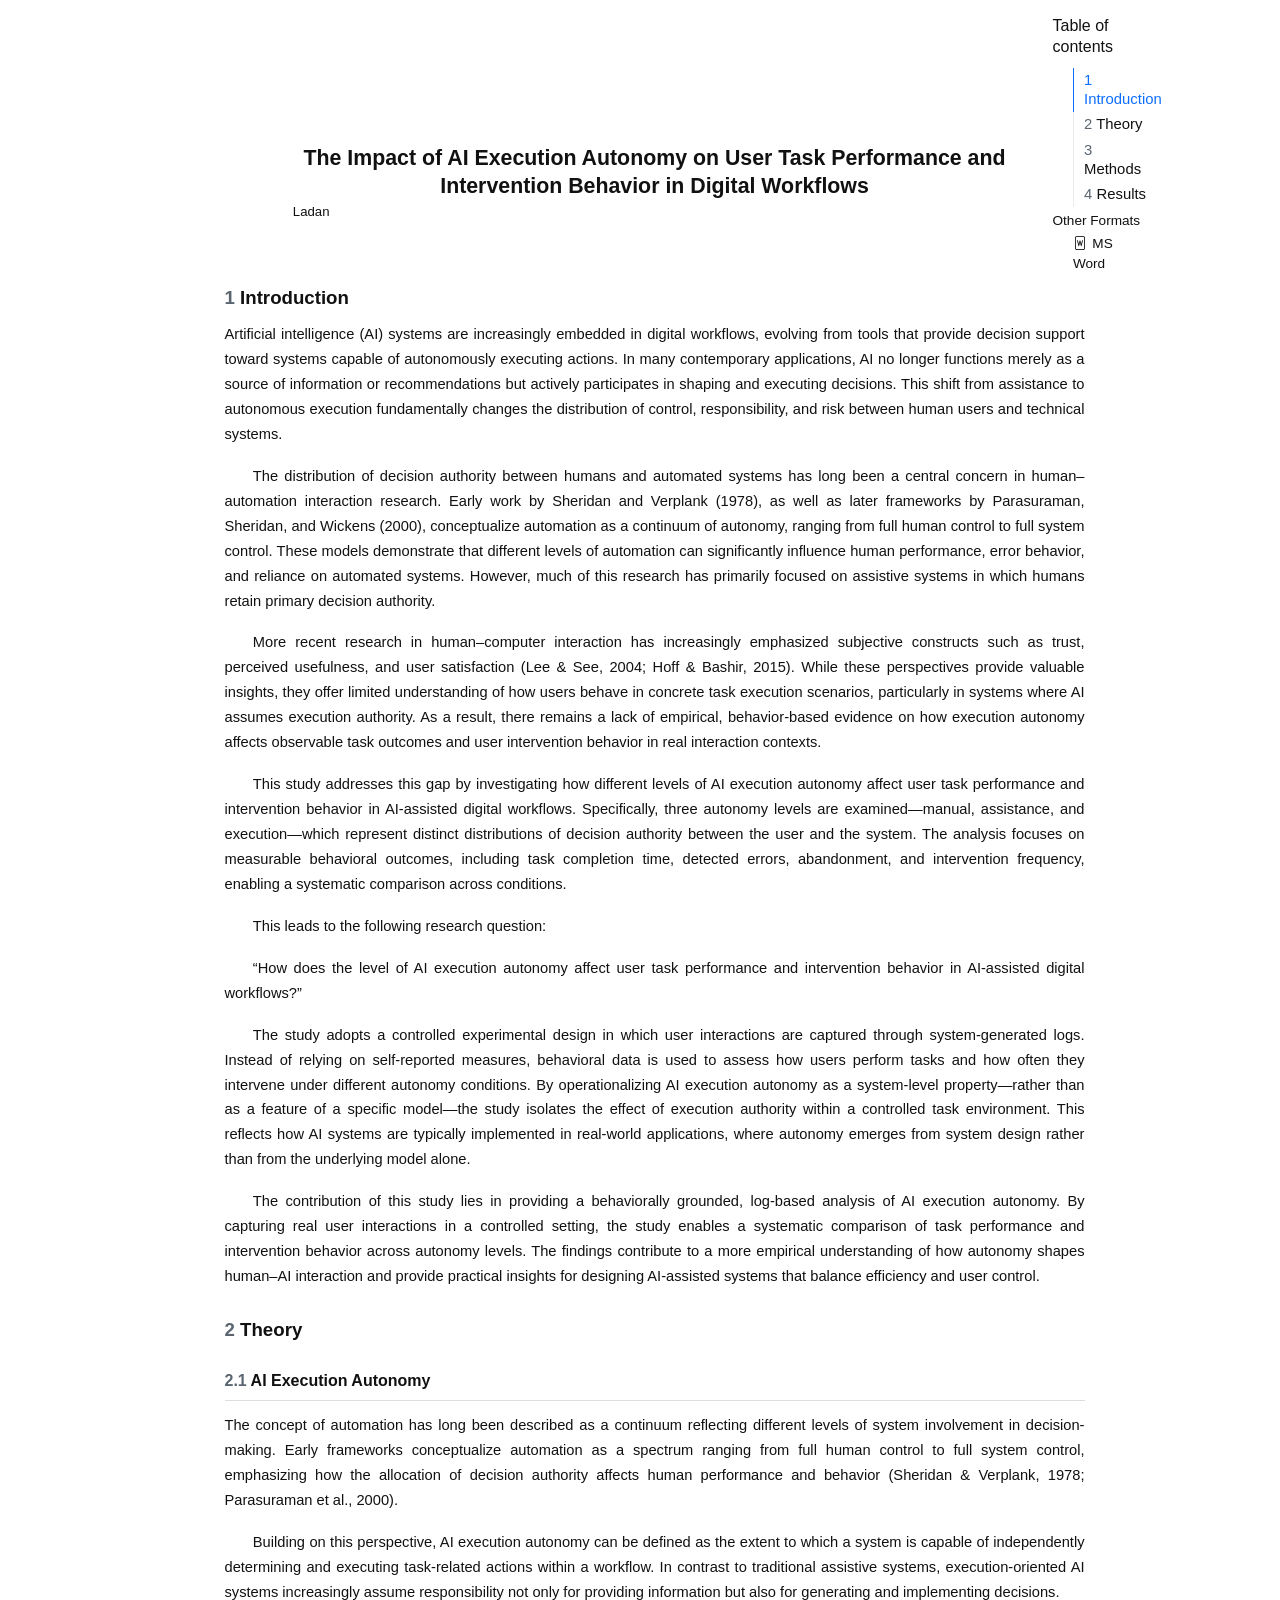
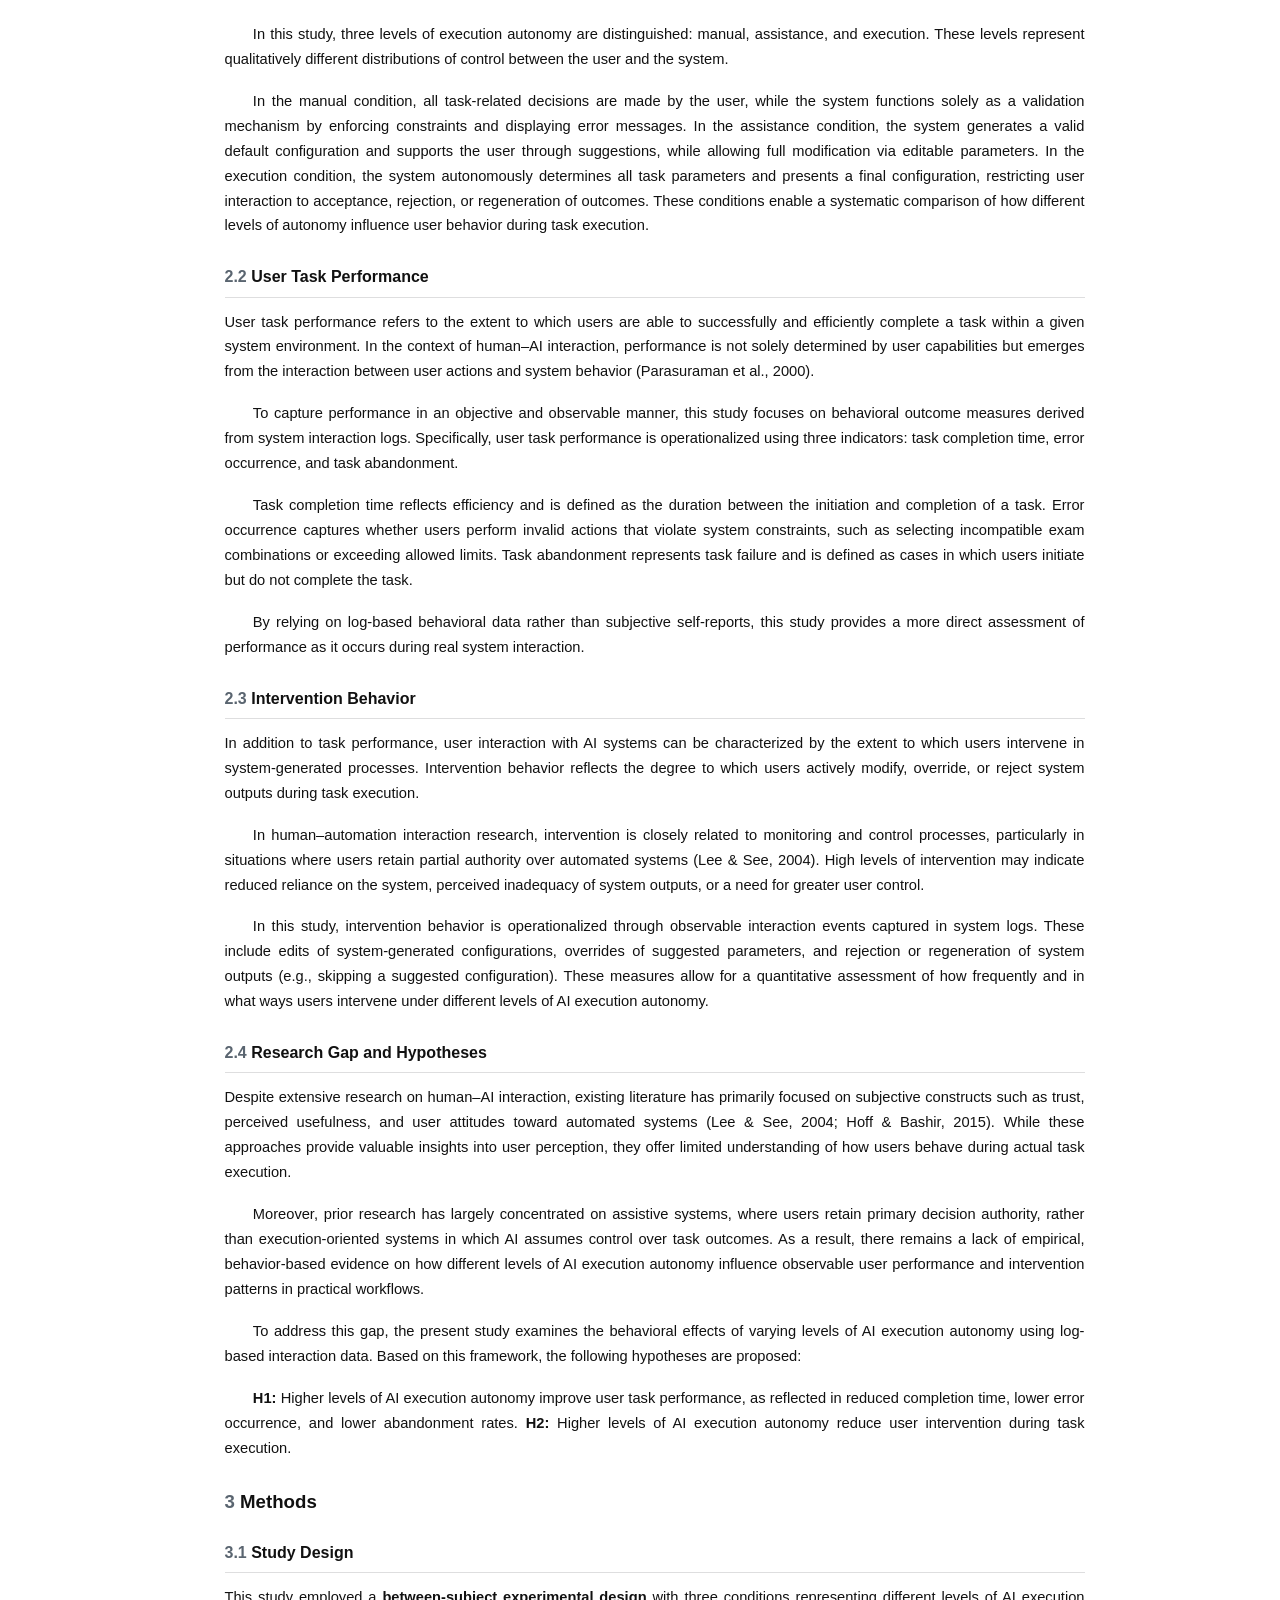
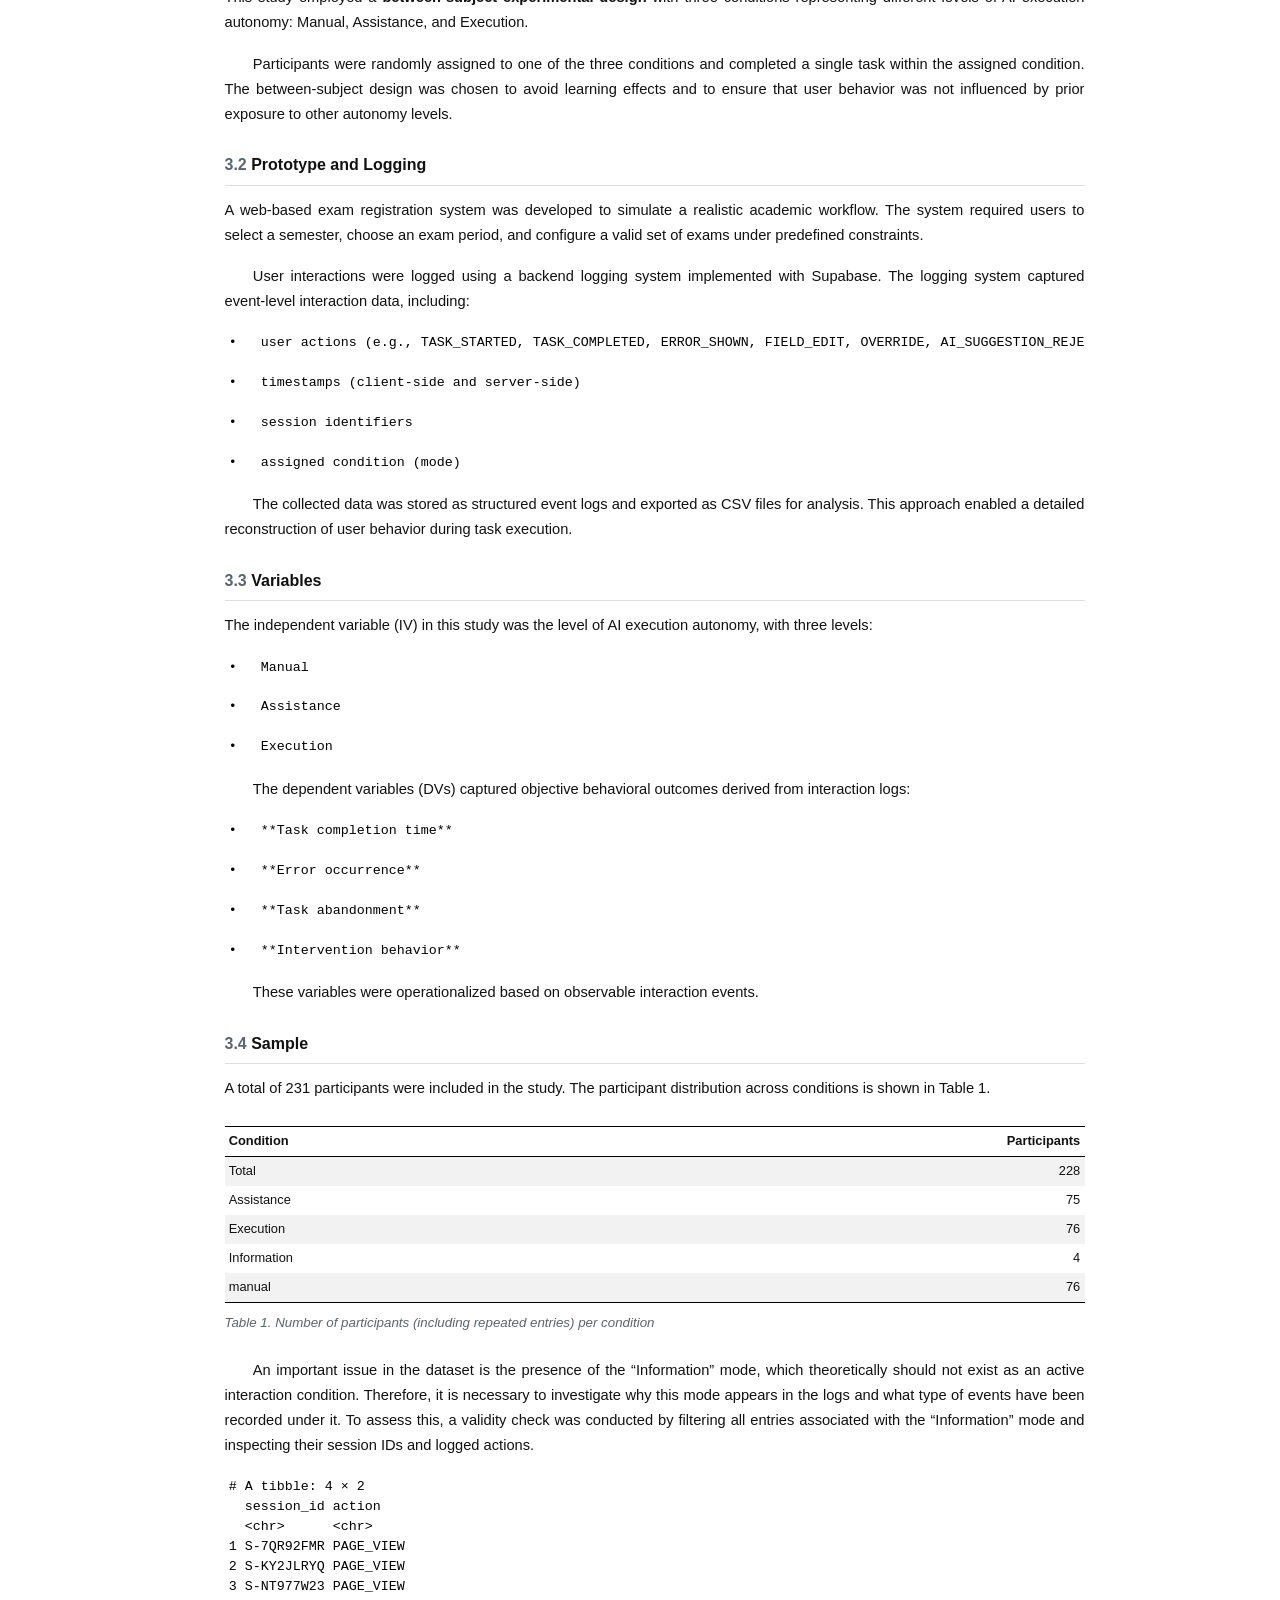
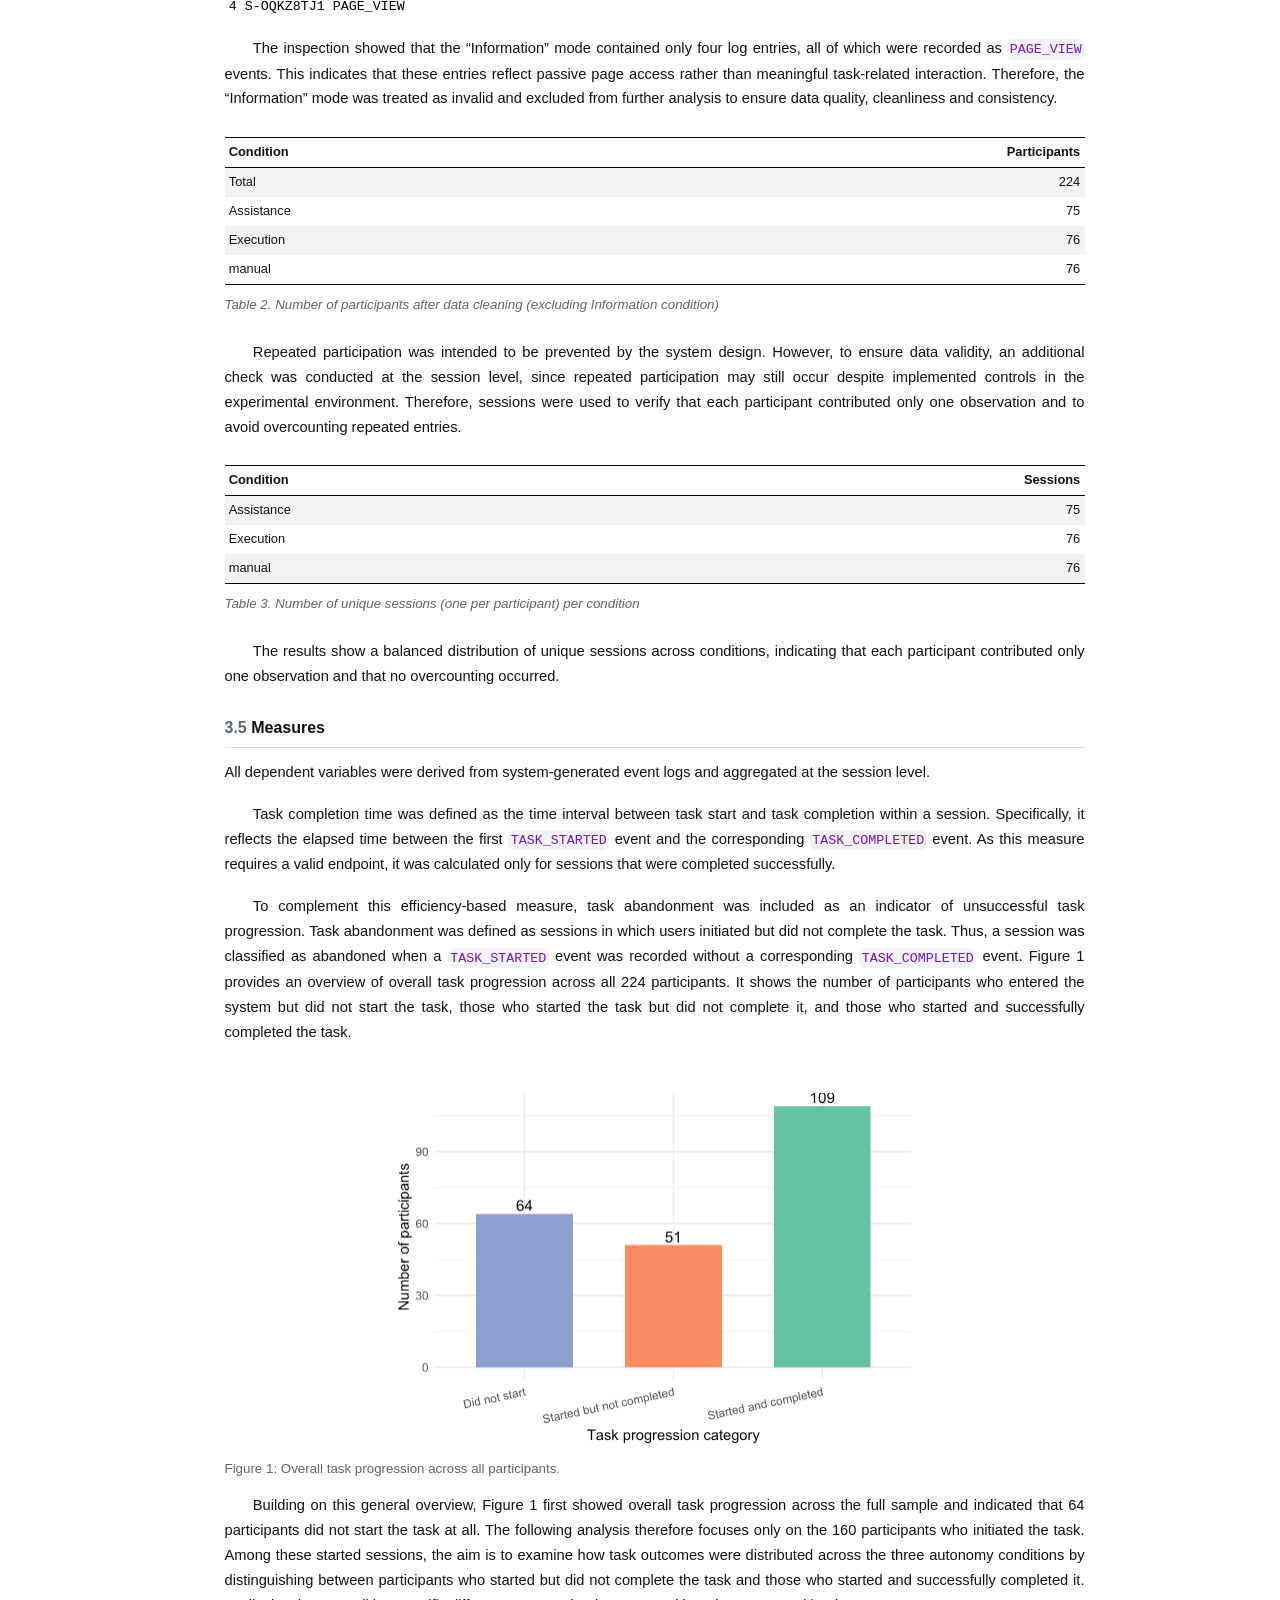
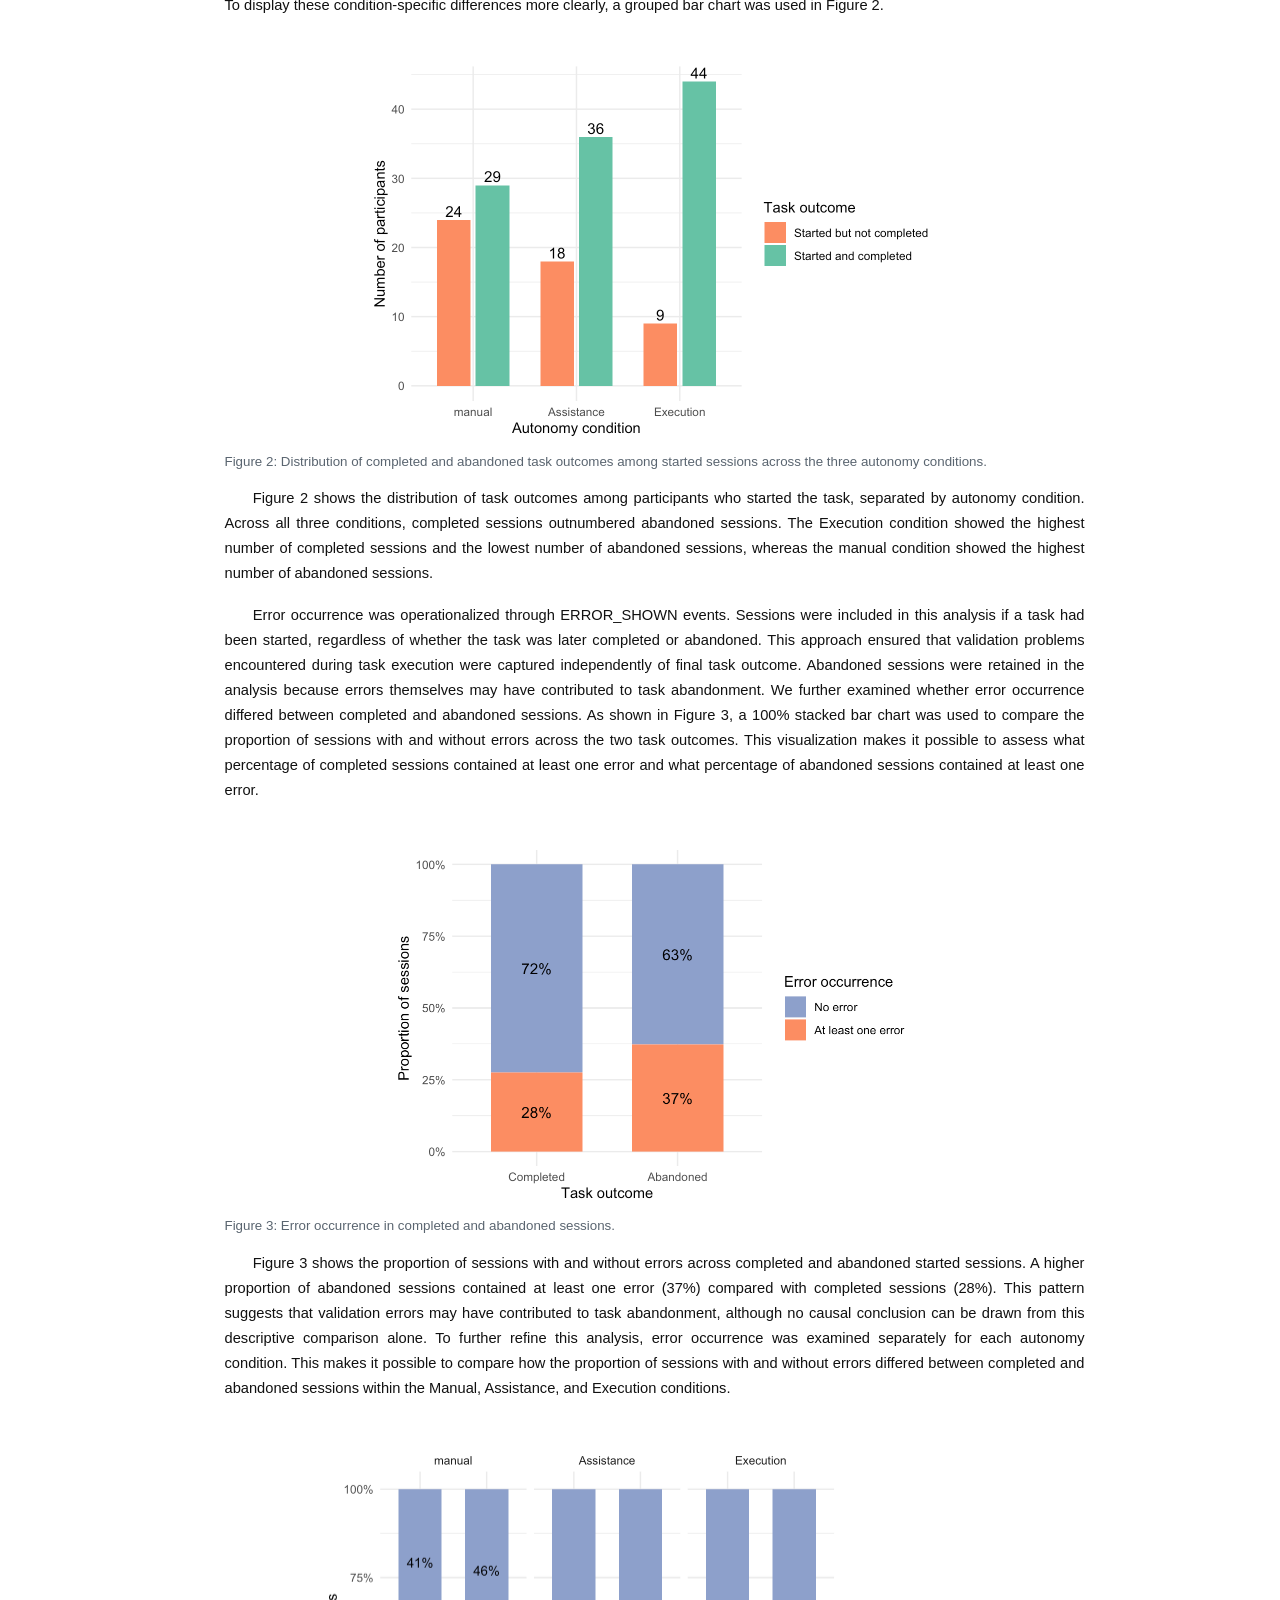
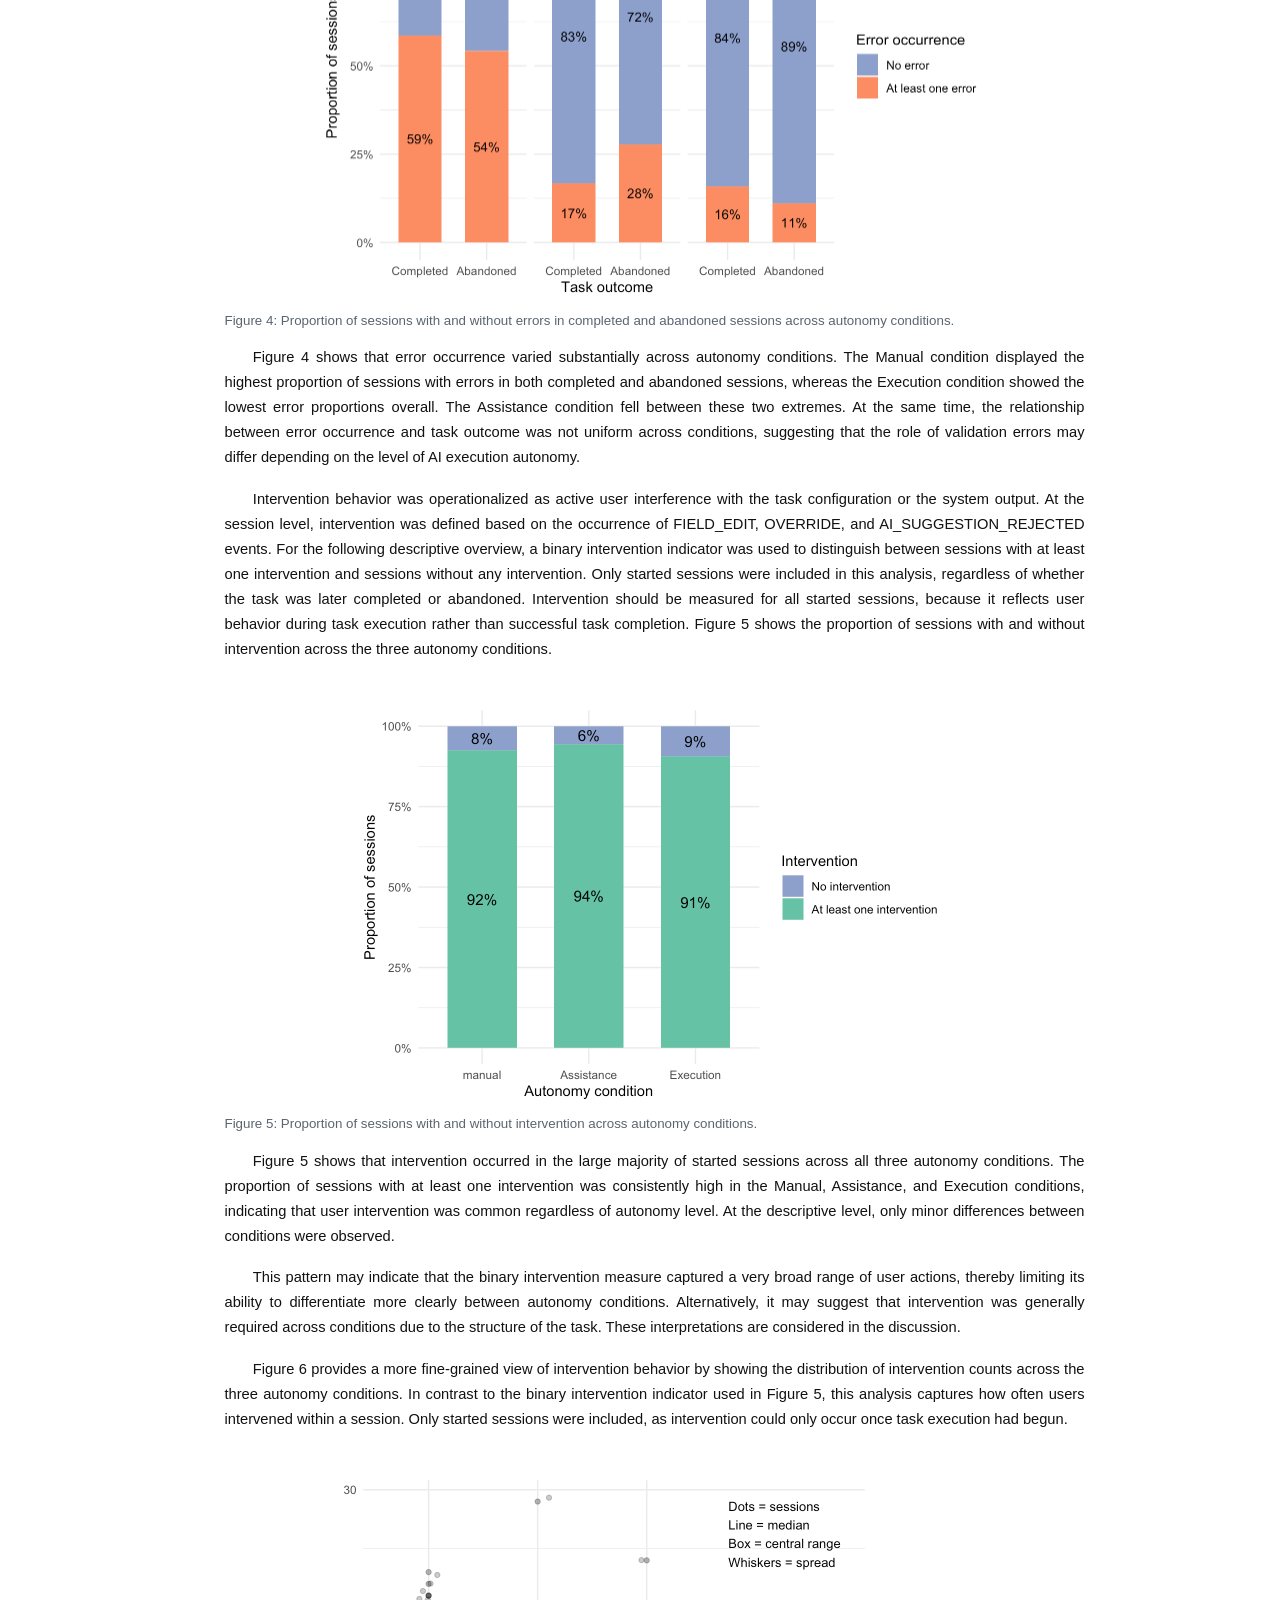
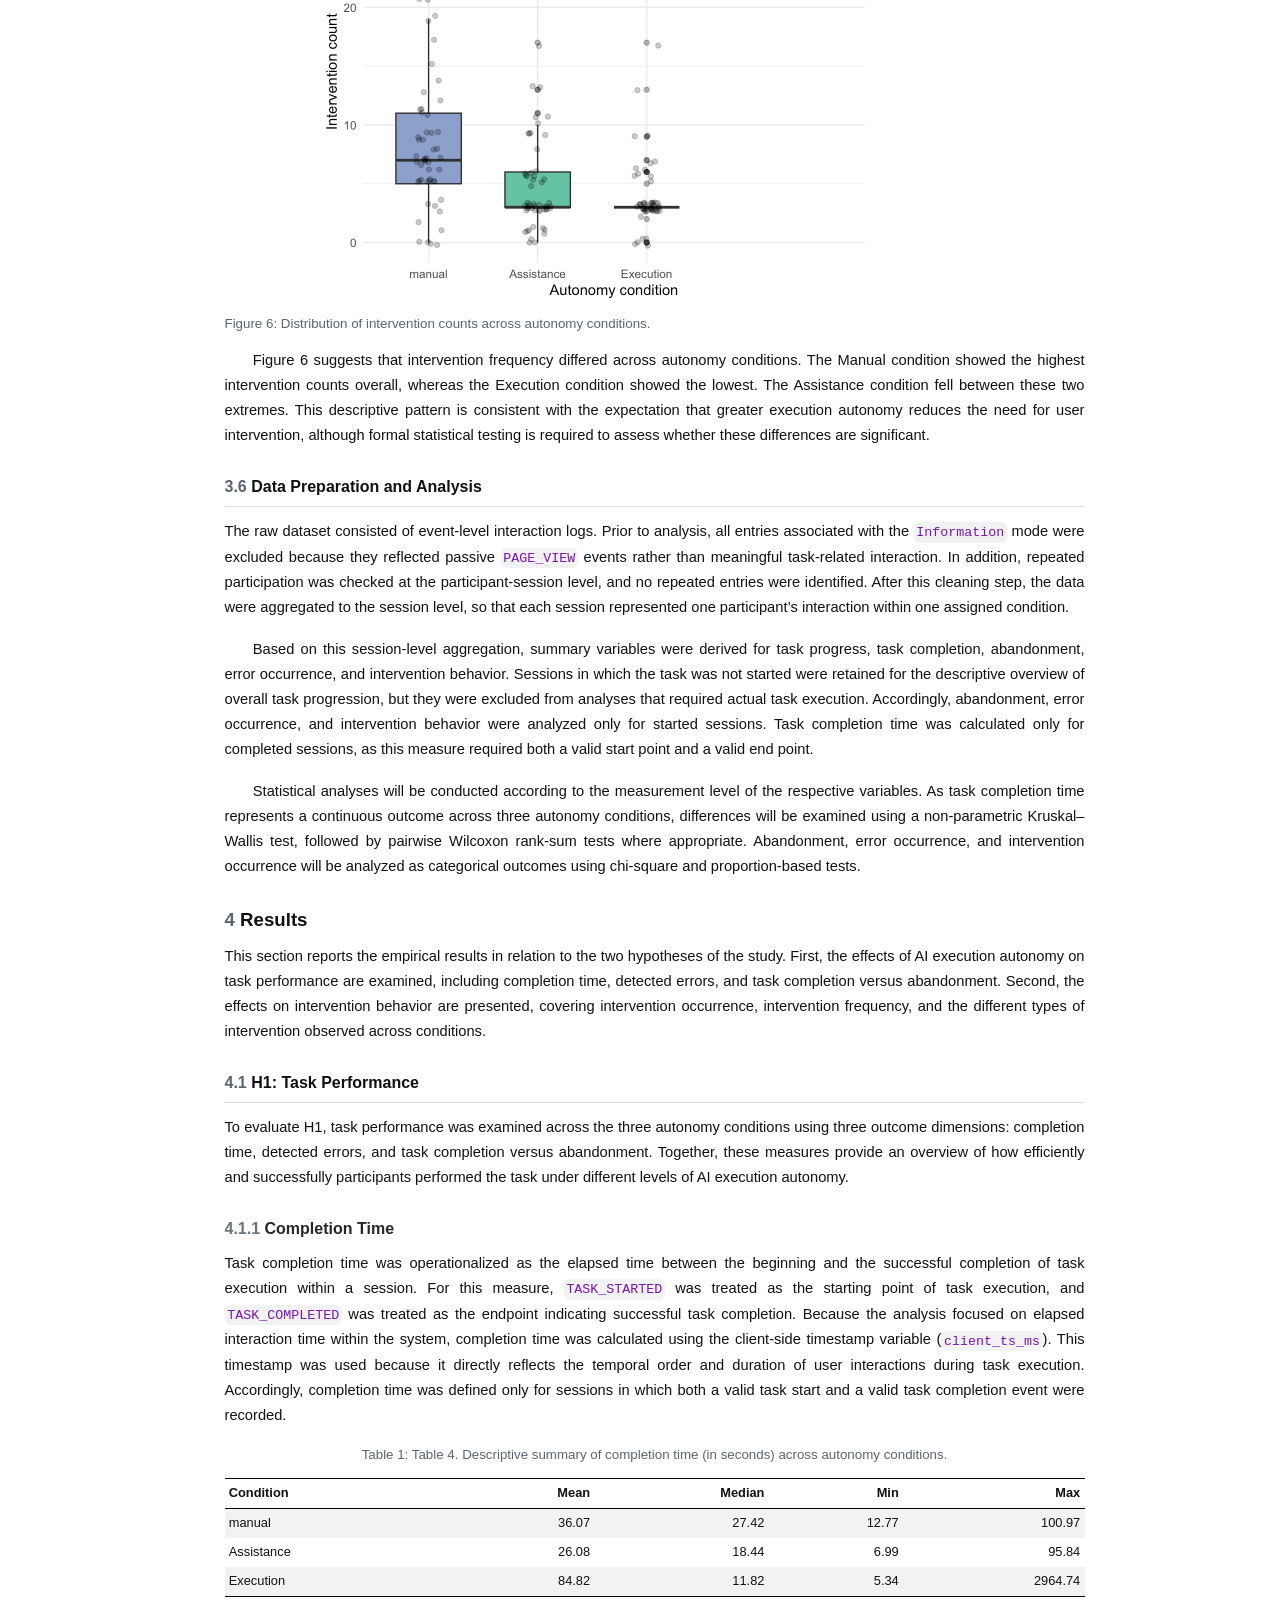
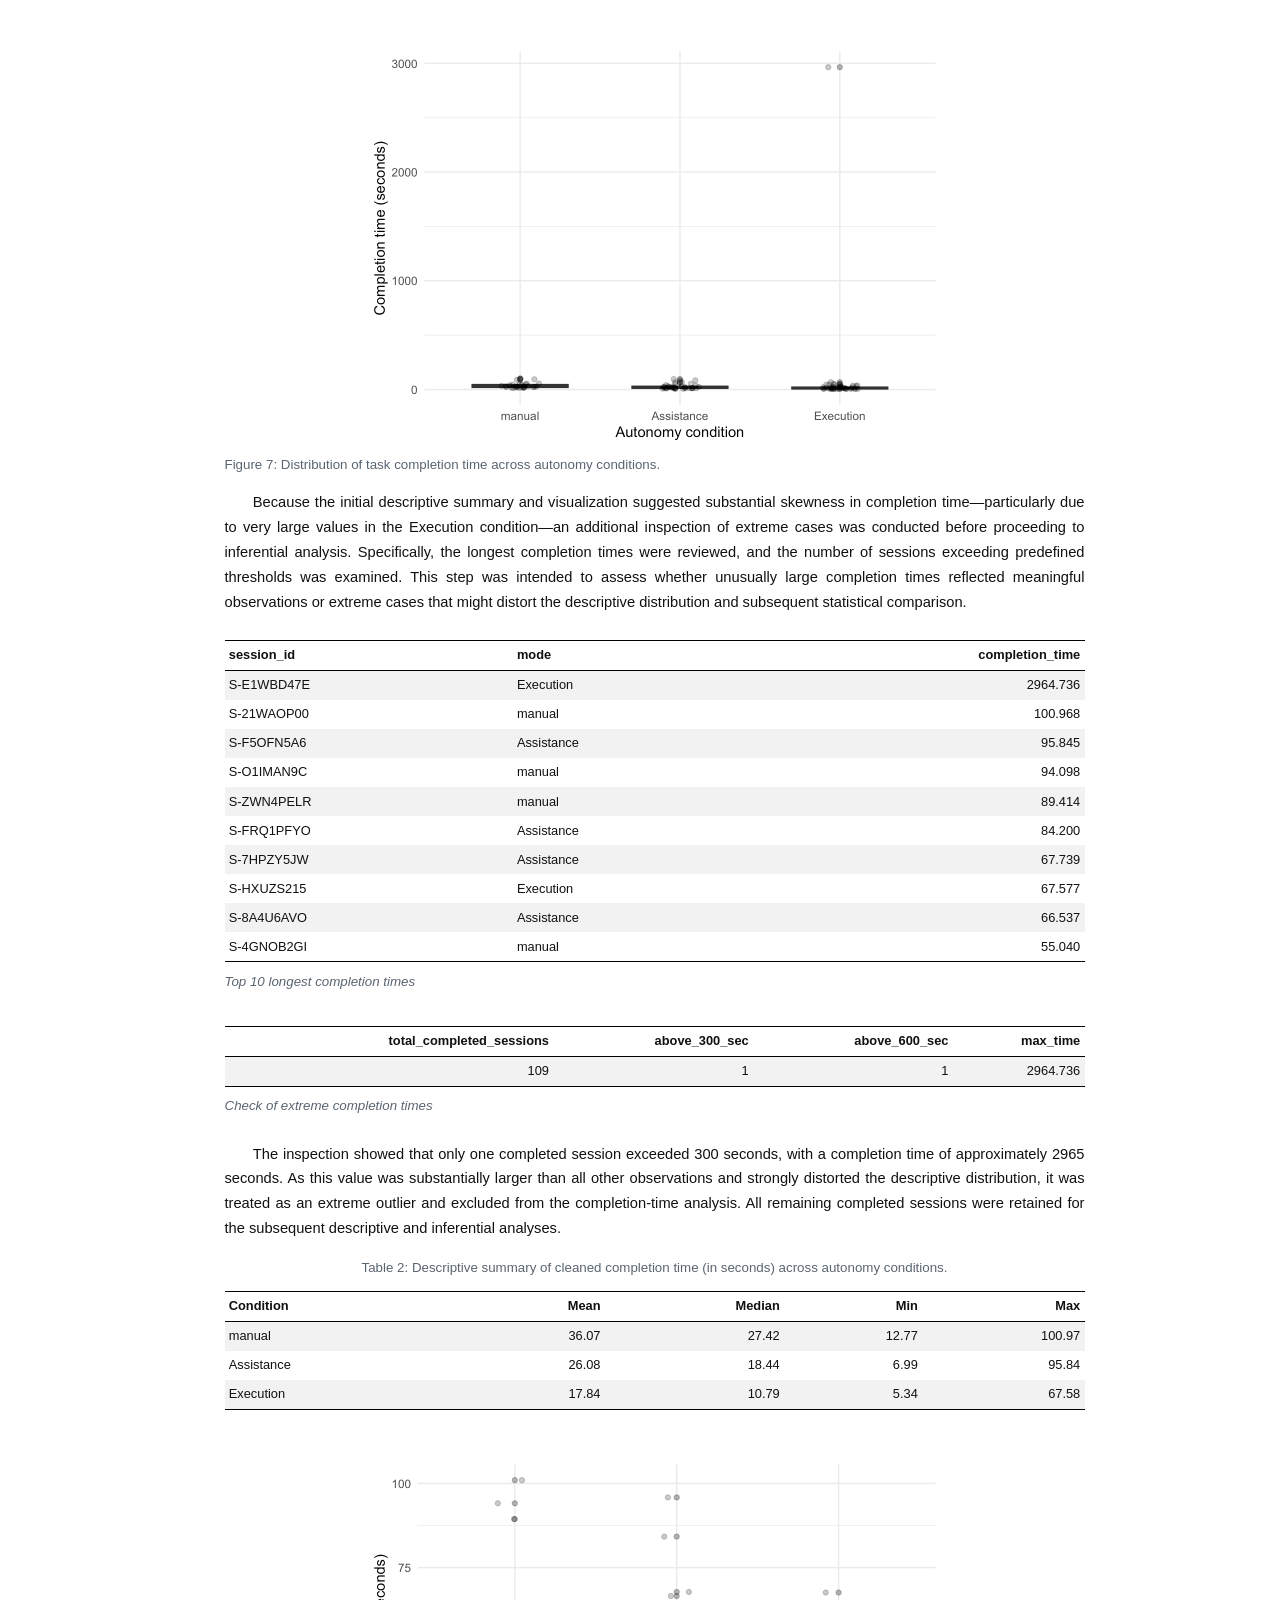
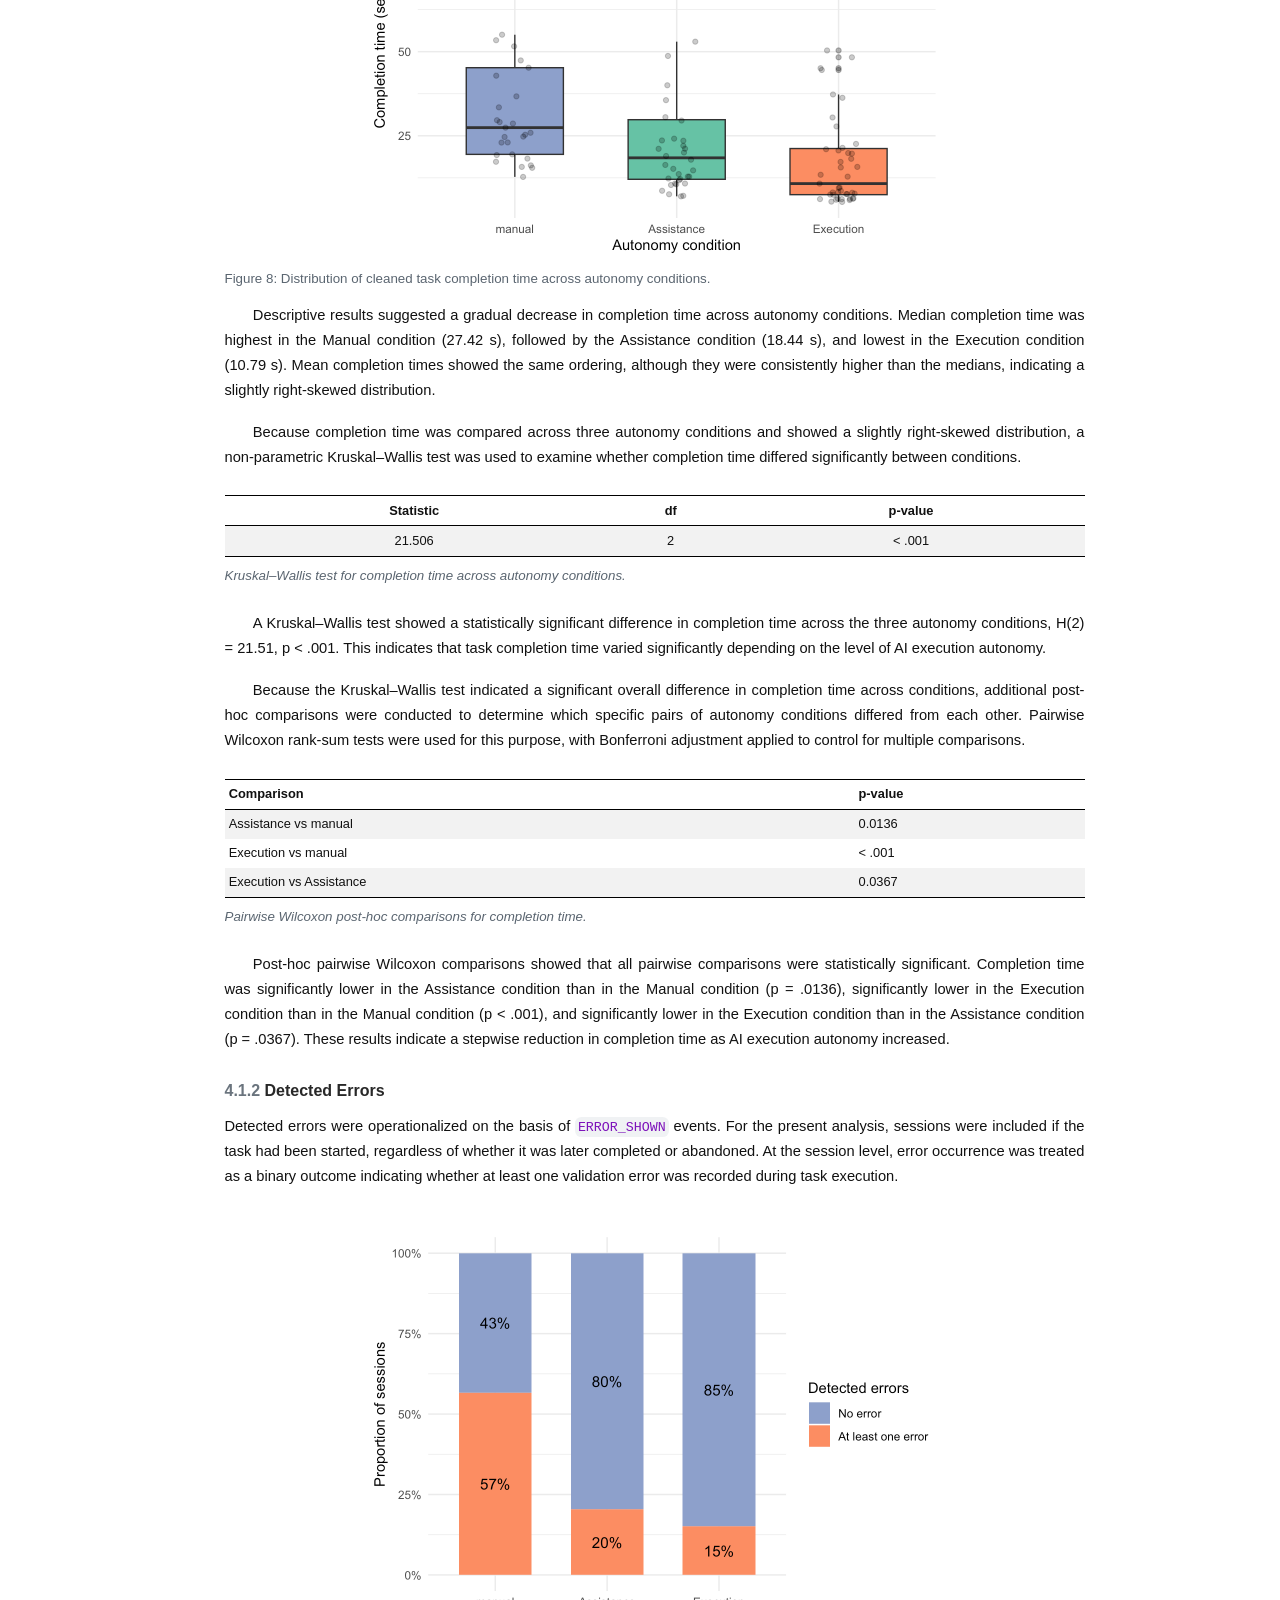
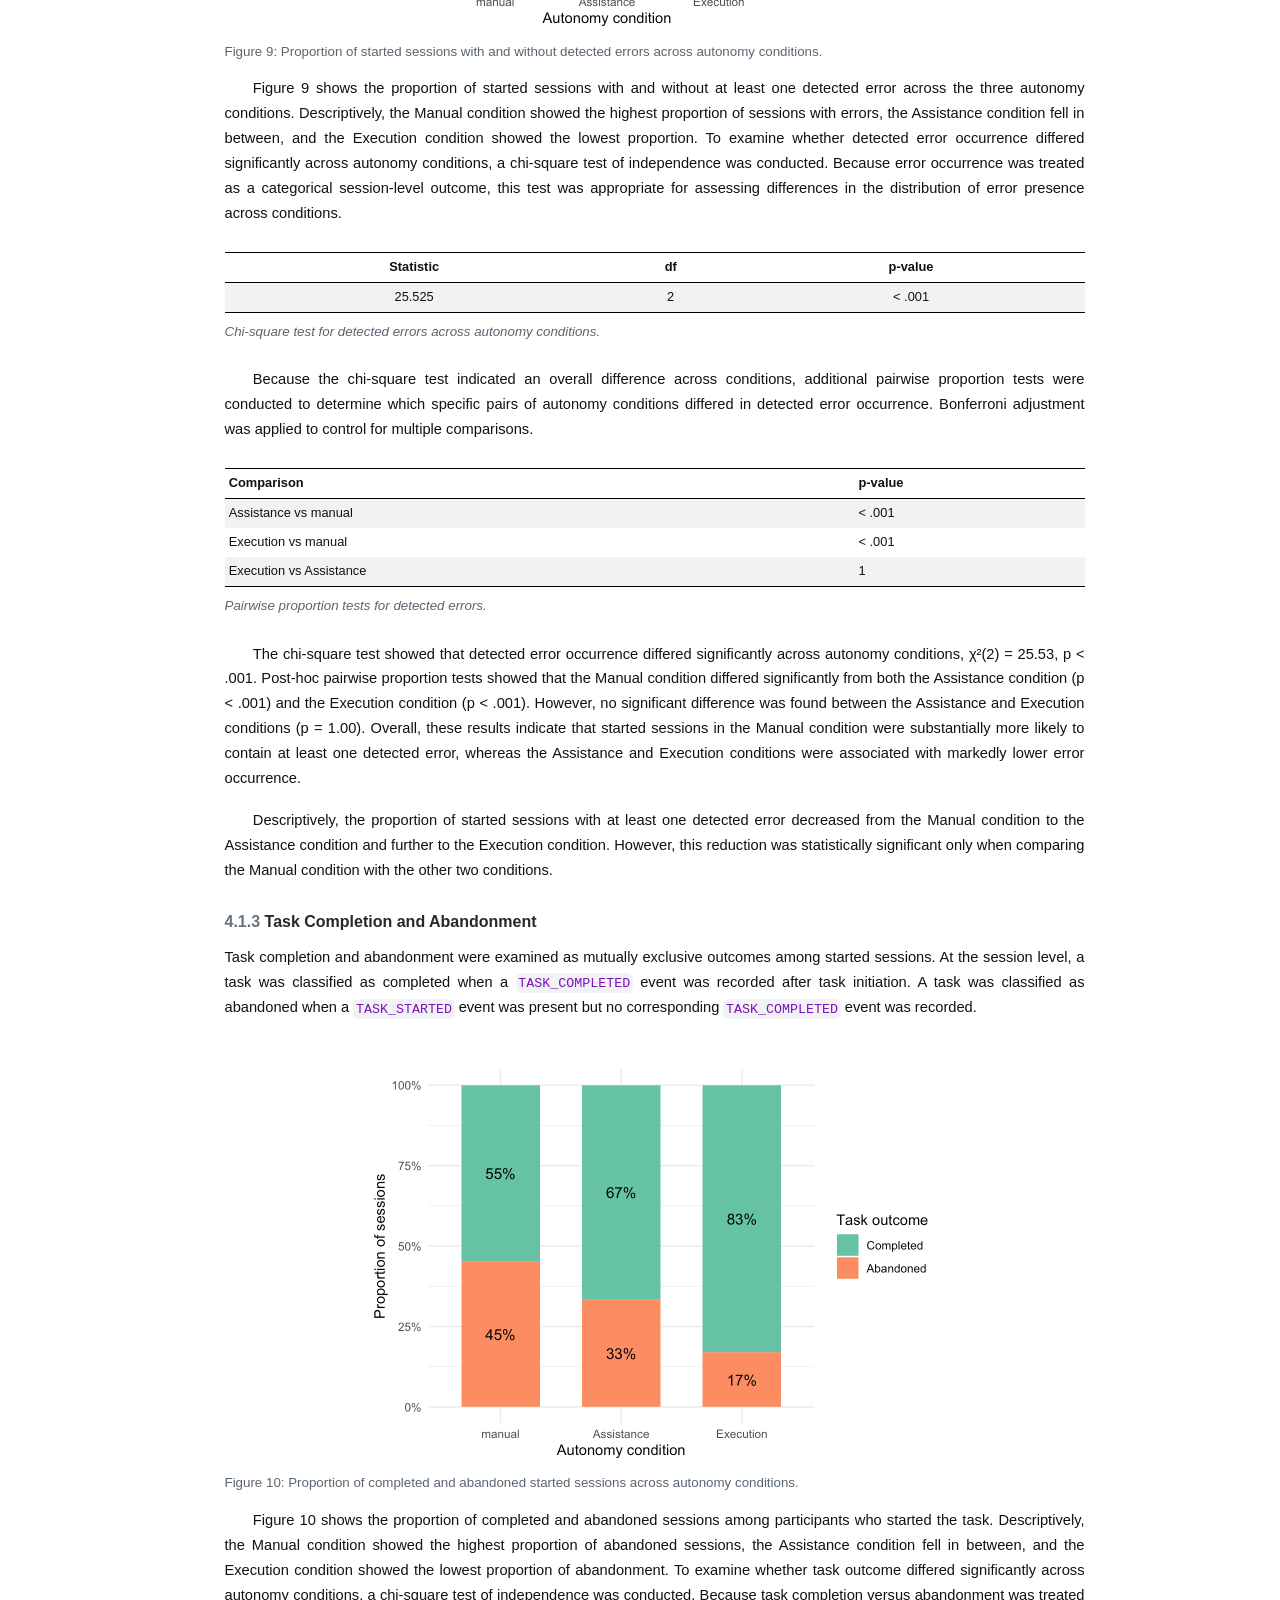
==== commit 4a228f51: "add index.html output-file" ====
--- a/ai-execution-autonomy-analysis.html
+++ b/ai-execution-autonomy-analysis.html
@@ -17,36 +17,3511 @@
 div.hanging-indent{margin-left: 1.5em; text-indent: -1.5em;}
 ul.task-list{list-style: none;}
 ul.task-list li input[type="checkbox"] {
-  width: 0.8em;
-  margin: 0 0.8em 0.2em -1em; /* quarto-specific, see https://github.com/quarto-dev/quarto-cli/issues/4556 */ 
-  vertical-align: middle;
+width: 0.8em;
+margin: 0 0.8em 0.2em -1em;  vertical-align: middle;
 }
 </style>
 
 
-<script src="ai-execution-autonomy-analysis_files/libs/clipboard/clipboard.min.js"></script>
-<script src="ai-execution-autonomy-analysis_files/libs/quarto-html/quarto.js" type="module"></script>
-<script src="ai-execution-autonomy-analysis_files/libs/quarto-html/tabsets/tabsets.js" type="module"></script>
-<script src="ai-execution-autonomy-analysis_files/libs/quarto-html/axe/axe-check.js" type="module"></script>
-<script src="ai-execution-autonomy-analysis_files/libs/quarto-html/popper.min.js"></script>
-<script src="ai-execution-autonomy-analysis_files/libs/quarto-html/tippy.umd.min.js"></script>
-<script src="ai-execution-autonomy-analysis_files/libs/quarto-html/anchor.min.js"></script>
-<link href="ai-execution-autonomy-analysis_files/libs/quarto-html/tippy.css" rel="stylesheet">
-<link href="ai-execution-autonomy-analysis_files/libs/quarto-html/quarto-syntax-highlighting-7b89279ff1a6dce999919e0e67d4d9ec.css" rel="stylesheet" id="quarto-text-highlighting-styles">
-<script src="ai-execution-autonomy-analysis_files/libs/bootstrap/bootstrap.min.js"></script>
-<link href="ai-execution-autonomy-analysis_files/libs/bootstrap/bootstrap-icons.css" rel="stylesheet">
-<link href="ai-execution-autonomy-analysis_files/libs/bootstrap/bootstrap-d6a003b94517c951b2d65075d42fb01b.min.css" rel="stylesheet" append-hash="true" id="quarto-bootstrap" data-mode="light">
-
-
-<link rel="stylesheet" href="styles.css">
+<script>/*!
+ * clipboard.js v2.0.11
+ * https://clipboardjs.com/
+ *
+ * Licensed MIT © Zeno Rocha
+ */
+!function(t,e){"object"==typeof exports&&"object"==typeof module?module.exports=e():"function"==typeof define&&define.amd?define([],e):"object"==typeof exports?exports.ClipboardJS=e():t.ClipboardJS=e()}(this,function(){return n={686:function(t,e,n){"use strict";n.d(e,{default:function(){return b}});var e=n(279),i=n.n(e),e=n(370),u=n.n(e),e=n(817),r=n.n(e);function c(t){try{return document.execCommand(t)}catch(t){return}}var a=function(t){t=r()(t);return c("cut"),t};function o(t,e){var n,o,t=(n=t,o="rtl"===document.documentElement.getAttribute("dir"),(t=document.createElement("textarea")).style.fontSize="12pt",t.style.border="0",t.style.padding="0",t.style.margin="0",t.style.position="absolute",t.style[o?"right":"left"]="-9999px",o=window.pageYOffset||document.documentElement.scrollTop,t.style.top="".concat(o,"px"),t.setAttribute("readonly",""),t.value=n,t);return e.container.appendChild(t),e=r()(t),c("copy"),t.remove(),e}var f=function(t){var e=1<arguments.length&&void 0!==arguments[1]?arguments[1]:{container:document.body},n="";return"string"==typeof t?n=o(t,e):t instanceof HTMLInputElement&&!["text","search","url","tel","password"].includes(null==t?void 0:t.type)?n=o(t.value,e):(n=r()(t),c("copy")),n};function l(t){return(l="function"==typeof Symbol&&"symbol"==typeof Symbol.iterator?function(t){return typeof t}:function(t){return t&&"function"==typeof Symbol&&t.constructor===Symbol&&t!==Symbol.prototype?"symbol":typeof t})(t)}var s=function(){var t=0<arguments.length&&void 0!==arguments[0]?arguments[0]:{},e=t.action,n=void 0===e?"copy":e,o=t.container,e=t.target,t=t.text;if("copy"!==n&&"cut"!==n)throw new Error('Invalid "action" value, use either "copy" or "cut"');if(void 0!==e){if(!e||"object"!==l(e)||1!==e.nodeType)throw new Error('Invalid "target" value, use a valid Element');if("copy"===n&&e.hasAttribute("disabled"))throw new Error('Invalid "target" attribute. Please use "readonly" instead of "disabled" attribute');if("cut"===n&&(e.hasAttribute("readonly")||e.hasAttribute("disabled")))throw new Error('Invalid "target" attribute. You can\'t cut text from elements with "readonly" or "disabled" attributes')}return t?f(t,{container:o}):e?"cut"===n?a(e):f(e,{container:o}):void 0};function p(t){return(p="function"==typeof Symbol&&"symbol"==typeof Symbol.iterator?function(t){return typeof t}:function(t){return t&&"function"==typeof Symbol&&t.constructor===Symbol&&t!==Symbol.prototype?"symbol":typeof t})(t)}function d(t,e){for(var n=0;n<e.length;n++){var o=e[n];o.enumerable=o.enumerable||!1,o.configurable=!0,"value"in o&&(o.writable=!0),Object.defineProperty(t,o.key,o)}}function y(t,e){return(y=Object.setPrototypeOf||function(t,e){return t.__proto__=e,t})(t,e)}function h(n){var o=function(){if("undefined"==typeof Reflect||!Reflect.construct)return!1;if(Reflect.construct.sham)return!1;if("function"==typeof Proxy)return!0;try{return Date.prototype.toString.call(Reflect.construct(Date,[],function(){})),!0}catch(t){return!1}}();return function(){var t,e=v(n);return t=o?(t=v(this).constructor,Reflect.construct(e,arguments,t)):e.apply(this,arguments),e=this,!(t=t)||"object"!==p(t)&&"function"!=typeof t?function(t){if(void 0!==t)return t;throw new ReferenceError("this hasn't been initialised - super() hasn't been called")}(e):t}}function v(t){return(v=Object.setPrototypeOf?Object.getPrototypeOf:function(t){return t.__proto__||Object.getPrototypeOf(t)})(t)}function m(t,e){t="data-clipboard-".concat(t);if(e.hasAttribute(t))return e.getAttribute(t)}var b=function(){!function(t,e){if("function"!=typeof e&&null!==e)throw new TypeError("Super expression must either be null or a function");t.prototype=Object.create(e&&e.prototype,{constructor:{value:t,writable:!0,configurable:!0}}),e&&y(t,e)}(r,i());var t,e,n,o=h(r);function r(t,e){var n;return function(t){if(!(t instanceof r))throw new TypeError("Cannot call a class as a function")}(this),(n=o.call(this)).resolveOptions(e),n.listenClick(t),n}return t=r,n=[{key:"copy",value:function(t){var e=1<arguments.length&&void 0!==arguments[1]?arguments[1]:{container:document.body};return f(t,e)}},{key:"cut",value:function(t){return a(t)}},{key:"isSupported",value:function(){var t=0<arguments.length&&void 0!==arguments[0]?arguments[0]:["copy","cut"],t="string"==typeof t?[t]:t,e=!!document.queryCommandSupported;return t.forEach(function(t){e=e&&!!document.queryCommandSupported(t)}),e}}],(e=[{key:"resolveOptions",value:function(){var t=0<arguments.length&&void 0!==arguments[0]?arguments[0]:{};this.action="function"==typeof t.action?t.action:this.defaultAction,this.target="function"==typeof t.target?t.target:this.defaultTarget,this.text="function"==typeof t.text?t.text:this.defaultText,this.container="object"===p(t.container)?t.container:document.body}},{key:"listenClick",value:function(t){var e=this;this.listener=u()(t,"click",function(t){return e.onClick(t)})}},{key:"onClick",value:function(t){var e=t.delegateTarget||t.currentTarget,n=this.action(e)||"copy",t=s({action:n,container:this.container,target:this.target(e),text:this.text(e)});this.emit(t?"success":"error",{action:n,text:t,trigger:e,clearSelection:function(){e&&e.focus(),window.getSelection().removeAllRanges()}})}},{key:"defaultAction",value:function(t){return m("action",t)}},{key:"defaultTarget",value:function(t){t=m("target",t);if(t)return document.querySelector(t)}},{key:"defaultText",value:function(t){return m("text",t)}},{key:"destroy",value:function(){this.listener.destroy()}}])&&d(t.prototype,e),n&&d(t,n),r}()},828:function(t){var e;"undefined"==typeof Element||Element.prototype.matches||((e=Element.prototype).matches=e.matchesSelector||e.mozMatchesSelector||e.msMatchesSelector||e.oMatchesSelector||e.webkitMatchesSelector),t.exports=function(t,e){for(;t&&9!==t.nodeType;){if("function"==typeof t.matches&&t.matches(e))return t;t=t.parentNode}}},438:function(t,e,n){var u=n(828);function i(t,e,n,o,r){var i=function(e,n,t,o){return function(t){t.delegateTarget=u(t.target,n),t.delegateTarget&&o.call(e,t)}}.apply(this,arguments);return t.addEventListener(n,i,r),{destroy:function(){t.removeEventListener(n,i,r)}}}t.exports=function(t,e,n,o,r){return"function"==typeof t.addEventListener?i.apply(null,arguments):"function"==typeof n?i.bind(null,document).apply(null,arguments):("string"==typeof t&&(t=document.querySelectorAll(t)),Array.prototype.map.call(t,function(t){return i(t,e,n,o,r)}))}},879:function(t,n){n.node=function(t){return void 0!==t&&t instanceof HTMLElement&&1===t.nodeType},n.nodeList=function(t){var e=Object.prototype.toString.call(t);return void 0!==t&&("[object NodeList]"===e||"[object HTMLCollection]"===e)&&"length"in t&&(0===t.length||n.node(t[0]))},n.string=function(t){return"string"==typeof t||t instanceof String},n.fn=function(t){return"[object Function]"===Object.prototype.toString.call(t)}},370:function(t,e,n){var f=n(879),l=n(438);t.exports=function(t,e,n){if(!t&&!e&&!n)throw new Error("Missing required arguments");if(!f.string(e))throw new TypeError("Second argument must be a String");if(!f.fn(n))throw new TypeError("Third argument must be a Function");if(f.node(t))return c=e,a=n,(u=t).addEventListener(c,a),{destroy:function(){u.removeEventListener(c,a)}};if(f.nodeList(t))return o=t,r=e,i=n,Array.prototype.forEach.call(o,function(t){t.addEventListener(r,i)}),{destroy:function(){Array.prototype.forEach.call(o,function(t){t.removeEventListener(r,i)})}};if(f.string(t))return t=t,e=e,n=n,l(document.body,t,e,n);throw new TypeError("First argument must be a String, HTMLElement, HTMLCollection, or NodeList");var o,r,i,u,c,a}},817:function(t){t.exports=function(t){var e,n="SELECT"===t.nodeName?(t.focus(),t.value):"INPUT"===t.nodeName||"TEXTAREA"===t.nodeName?((e=t.hasAttribute("readonly"))||t.setAttribute("readonly",""),t.select(),t.setSelectionRange(0,t.value.length),e||t.removeAttribute("readonly"),t.value):(t.hasAttribute("contenteditable")&&t.focus(),n=window.getSelection(),(e=document.createRange()).selectNodeContents(t),n.removeAllRanges(),n.addRange(e),n.toString());return n}},279:function(t){function e(){}e.prototype={on:function(t,e,n){var o=this.e||(this.e={});return(o[t]||(o[t]=[])).push({fn:e,ctx:n}),this},once:function(t,e,n){var o=this;function r(){o.off(t,r),e.apply(n,arguments)}return r._=e,this.on(t,r,n)},emit:function(t){for(var e=[].slice.call(arguments,1),n=((this.e||(this.e={}))[t]||[]).slice(),o=0,r=n.length;o<r;o++)n[o].fn.apply(n[o].ctx,e);return this},off:function(t,e){var n=this.e||(this.e={}),o=n[t],r=[];if(o&&e)for(var i=0,u=o.length;i<u;i++)o[i].fn!==e&&o[i].fn._!==e&&r.push(o[i]);return r.length?n[t]=r:delete n[t],this}},t.exports=e,t.exports.TinyEmitter=e}},r={},o.n=function(t){var e=t&&t.__esModule?function(){return t.default}:function(){return t};return o.d(e,{a:e}),e},o.d=function(t,e){for(var n in e)o.o(e,n)&&!o.o(t,n)&&Object.defineProperty(t,n,{enumerable:!0,get:e[n]})},o.o=function(t,e){return Object.prototype.hasOwnProperty.call(t,e)},o(686).default;function o(t){if(r[t])return r[t].exports;var e=r[t]={exports:{}};return n[t](e,e.exports,o),e.exports}var n,r});</script>
+<script type="module">import * as tabsets from "./tabsets/tabsets.js";
+import * as axe from "./axe/axe-check.js";
+
+const sectionChanged = new CustomEvent("quarto-sectionChanged", {
+  detail: {},
+  bubbles: true,
+  cancelable: false,
+  composed: false,
+});
+
+const layoutMarginEls = () => {
+  // Find any conflicting margin elements and add margins to the
+  // top to prevent overlap
+  const marginChildren = window.document.querySelectorAll(
+    ".column-margin.column-container > *, .margin-caption, .aside"
+  );
+
+  let lastBottom = 0;
+  for (const marginChild of marginChildren) {
+    if (marginChild.offsetParent !== null) {
+      // clear the top margin so we recompute it
+      marginChild.style.marginTop = null;
+      const top = marginChild.getBoundingClientRect().top + window.scrollY;
+      if (top < lastBottom) {
+        const marginChildStyle = window.getComputedStyle(marginChild);
+        const marginBottom = parseFloat(marginChildStyle["marginBottom"]);
+        const margin = lastBottom - top + marginBottom;
+        marginChild.style.marginTop = `${margin}px`;
+      }
+      const styles = window.getComputedStyle(marginChild);
+      const marginTop = parseFloat(styles["marginTop"]);
+      lastBottom = top + marginChild.getBoundingClientRect().height + marginTop;
+    }
+  }
+};
+
+window.document.addEventListener("DOMContentLoaded", function (_event) {
+  // Recompute the position of margin elements anytime the body size changes
+  if (window.ResizeObserver) {
+    const resizeObserver = new window.ResizeObserver(
+      throttle(() => {
+        layoutMarginEls();
+        if (
+          window.document.body.getBoundingClientRect().width < 990 &&
+          isReaderMode()
+        ) {
+          quartoToggleReader();
+        }
+      }, 50)
+    );
+    resizeObserver.observe(window.document.body);
+  }
+
+  const tocEl = window.document.querySelector('nav.toc-active[role="doc-toc"]');
+  const sidebarEl = window.document.getElementById("quarto-sidebar");
+  const leftTocEl = window.document.getElementById("quarto-sidebar-toc-left");
+  const marginSidebarEl = window.document.getElementById(
+    "quarto-margin-sidebar"
+  );
+  // function to determine whether the element has a previous sibling that is active
+  const prevSiblingIsActiveLink = (el) => {
+    const sibling = el.previousElementSibling;
+    if (sibling && sibling.tagName === "A") {
+      return sibling.classList.contains("active");
+    } else {
+      return false;
+    }
+  };
+
+  // dispatch for htmlwidgets
+  // they use slideenter event to trigger resize
+  function fireSlideEnter() {
+    const event = window.document.createEvent("Event");
+    event.initEvent("slideenter", true, true);
+    window.document.dispatchEvent(event);
+  }
+
+  const tabs = window.document.querySelectorAll('a[data-bs-toggle="tab"]');
+  tabs.forEach((tab) => {
+    tab.addEventListener("shown.bs.tab", fireSlideEnter);
+  });
+
+  // dispatch for shiny
+  // they use BS shown and hidden events to trigger rendering
+  function distpatchShinyEvents(previous, current) {
+    if (window.jQuery) {
+      if (previous) {
+        window.jQuery(previous).trigger("hidden");
+      }
+      if (current) {
+        window.jQuery(current).trigger("shown");
+      }
+    }
+  }
+
+  // tabby.js listener: Trigger event for htmlwidget and shiny
+  document.addEventListener(
+    "tabby",
+    function (event) {
+      fireSlideEnter();
+      distpatchShinyEvents(event.detail.previousTab, event.detail.tab);
+    },
+    false
+  );
+
+  // Track scrolling and mark TOC links as active
+  // get table of contents and sidebar (bail if we don't have at least one)
+  const tocLinks = tocEl
+    ? [...tocEl.querySelectorAll("a[data-scroll-target]")]
+    : [];
+  const makeActive = (link) => tocLinks[link].classList.add("active");
+  const removeActive = (link) => tocLinks[link].classList.remove("active");
+  const removeAllActive = () =>
+    [...Array(tocLinks.length).keys()].forEach((link) => removeActive(link));
+
+  // activate the anchor for a section associated with this TOC entry
+  tocLinks.forEach((link) => {
+    link.addEventListener("click", () => {
+      if (link.href.indexOf("#") !== -1) {
+        const anchor = link.href.split("#")[1];
+        const heading = window.document.querySelector(
+          `[data-anchor-id="${anchor}"]`
+        );
+        if (heading) {
+          // Add the class
+          heading.classList.add("reveal-anchorjs-link");
+
+          // function to show the anchor
+          const handleMouseout = () => {
+            heading.classList.remove("reveal-anchorjs-link");
+            heading.removeEventListener("mouseout", handleMouseout);
+          };
+
+          // add a function to clear the anchor when the user mouses out of it
+          heading.addEventListener("mouseout", handleMouseout);
+        }
+      }
+    });
+  });
+
+  const sections = tocLinks.map((link) => {
+    const target = link.getAttribute("data-scroll-target");
+    if (target.startsWith("#")) {
+      return window.document.getElementById(decodeURI(`${target.slice(1)}`));
+    } else {
+      return window.document.querySelector(decodeURI(`${target}`));
+    }
+  });
+
+  const sectionMargin = 200;
+  let currentActive = 0;
+  // track whether we've initialized state the first time
+  let init = false;
+
+  const updateActiveLink = () => {
+    // The index from bottom to top (e.g. reversed list)
+    let sectionIndex = -1;
+    if (
+      window.innerHeight + window.pageYOffset >=
+      window.document.body.offsetHeight
+    ) {
+      // This is the no-scroll case where last section should be the active one
+      sectionIndex = 0;
+    } else {
+      // This finds the last section visible on screen that should be made active
+      sectionIndex = [...sections].reverse().findIndex((section) => {
+        if (section) {
+          return window.pageYOffset >= section.offsetTop - sectionMargin;
+        } else {
+          return false;
+        }
+      });
+    }
+    if (sectionIndex > -1) {
+      const current = sections.length - sectionIndex - 1;
+      if (current !== currentActive) {
+        removeAllActive();
+        currentActive = current;
+        makeActive(current);
+        if (init) {
+          window.dispatchEvent(sectionChanged);
+        }
+        init = true;
+      }
+    }
+  };
+
+  const inHiddenRegion = (top, bottom, hiddenRegions) => {
+    for (const region of hiddenRegions) {
+      if (top <= region.bottom && bottom >= region.top) {
+        return true;
+      }
+    }
+    return false;
+  };
+
+  const categorySelector = "header.quarto-title-block .quarto-category";
+  const activateCategories = (href) => {
+    // Find any categories
+    // Surround them with a link pointing back to:
+    // #category=Authoring
+    try {
+      const categoryEls = window.document.querySelectorAll(categorySelector);
+      for (const categoryEl of categoryEls) {
+        const categoryText = categoryEl.textContent;
+        if (categoryText) {
+          const link = `${href}#category=${encodeURIComponent(categoryText)}`;
+          const linkEl = window.document.createElement("a");
+          linkEl.setAttribute("href", link);
+          for (const child of categoryEl.childNodes) {
+            linkEl.append(child);
+          }
+          categoryEl.appendChild(linkEl);
+        }
+      }
+    } catch {
+      // Ignore errors
+    }
+  };
+  function hasTitleCategories() {
+    return window.document.querySelector(categorySelector) !== null;
+  }
+
+  function offsetRelativeUrl(url) {
+    const offset = getMeta("quarto:offset");
+    return offset ? offset + url : url;
+  }
+
+  function offsetAbsoluteUrl(url) {
+    const offset = getMeta("quarto:offset");
+    const baseUrl = new URL(offset, window.location);
+
+    const projRelativeUrl = url.replace(baseUrl, "");
+    if (projRelativeUrl.startsWith("/")) {
+      return projRelativeUrl;
+    } else {
+      return "/" + projRelativeUrl;
+    }
+  }
+
+  // read a meta tag value
+  function getMeta(metaName) {
+    const metas = window.document.getElementsByTagName("meta");
+    for (let i = 0; i < metas.length; i++) {
+      if (metas[i].getAttribute("name") === metaName) {
+        return metas[i].getAttribute("content");
+      }
+    }
+    return "";
+  }
+
+  async function findAndActivateCategories() {
+    // Categories search with listing only use path without query
+    const currentPagePath = offsetAbsoluteUrl(
+      window.location.origin + window.location.pathname
+    );
+    const response = await fetch(offsetRelativeUrl("listings.json"));
+    if (response.status == 200) {
+      return response.json().then(function (listingPaths) {
+        const listingHrefs = [];
+        for (const listingPath of listingPaths) {
+          const pathWithoutLeadingSlash = listingPath.listing.substring(1);
+          for (const item of listingPath.items) {
+            const encodedItem = encodeURI(item);
+            if (
+              encodedItem === currentPagePath ||
+              encodedItem === currentPagePath + "index.html"
+            ) {
+              // Resolve this path against the offset to be sure
+              // we already are using the correct path to the listing
+              // (this adjusts the listing urls to be rooted against
+              // whatever root the page is actually running against)
+              const relative = offsetRelativeUrl(pathWithoutLeadingSlash);
+              const baseUrl = window.location;
+              const resolvedPath = new URL(relative, baseUrl);
+              listingHrefs.push(resolvedPath.pathname);
+              break;
+            }
+          }
+        }
+
+        // Look up the tree for a nearby linting and use that if we find one
+        const nearestListing = findNearestParentListing(
+          offsetAbsoluteUrl(window.location.pathname),
+          listingHrefs
+        );
+        if (nearestListing) {
+          activateCategories(nearestListing);
+        } else {
+          // See if the referrer is a listing page for this item
+          const referredRelativePath = offsetAbsoluteUrl(document.referrer);
+          const referrerListing = listingHrefs.find((listingHref) => {
+            const isListingReferrer =
+              listingHref === referredRelativePath ||
+              listingHref === referredRelativePath + "index.html";
+            return isListingReferrer;
+          });
+
+          if (referrerListing) {
+            // Try to use the referrer if possible
+            activateCategories(referrerListing);
+          } else if (listingHrefs.length > 0) {
+            // Otherwise, just fall back to the first listing
+            activateCategories(listingHrefs[0]);
+          }
+        }
+      });
+    }
+  }
+  if (hasTitleCategories()) {
+    findAndActivateCategories();
+  }
+
+  const findNearestParentListing = (href, listingHrefs) => {
+    if (!href || !listingHrefs) {
+      return undefined;
+    }
+    // Look up the tree for a nearby linting and use that if we find one
+    const relativeParts = href.substring(1).split("/");
+    while (relativeParts.length > 0) {
+      const path = relativeParts.join("/");
+      for (const listingHref of listingHrefs) {
+        if (listingHref.startsWith(path)) {
+          return listingHref;
+        }
+      }
+      relativeParts.pop();
+    }
+
+    return undefined;
+  };
+
+  const manageSidebarVisiblity = (el, placeholderDescriptor) => {
+    let isVisible = true;
+    let elRect;
+
+    return (hiddenRegions) => {
+      if (el === null) {
+        return;
+      }
+
+      // Find the last element of the TOC
+      const lastChildEl = el.lastElementChild;
+
+      if (lastChildEl) {
+        // Converts the sidebar to a menu
+        const convertToMenu = () => {
+          for (const child of el.children) {
+            child.style.opacity = 0;
+            child.style.overflow = "hidden";
+            child.style.pointerEvents = "none";
+          }
+
+          nexttick(() => {
+            const toggleContainer = window.document.createElement("div");
+            toggleContainer.style.width = "100%";
+            toggleContainer.classList.add("zindex-over-content");
+            toggleContainer.classList.add("quarto-sidebar-toggle");
+            toggleContainer.classList.add("headroom-target"); // Marks this to be managed by headeroom
+            toggleContainer.id = placeholderDescriptor.id;
+            toggleContainer.style.position = "fixed";
+
+            const toggleIcon = window.document.createElement("i");
+            toggleIcon.classList.add("quarto-sidebar-toggle-icon");
+            toggleIcon.classList.add("bi");
+            toggleIcon.classList.add("bi-caret-down-fill");
+
+            const toggleTitle = window.document.createElement("div");
+            const titleEl = window.document.body.querySelector(
+              placeholderDescriptor.titleSelector
+            );
+            if (titleEl) {
+              toggleTitle.append(
+                titleEl.textContent || titleEl.innerText,
+                toggleIcon
+              );
+            }
+            toggleTitle.classList.add("zindex-over-content");
+            toggleTitle.classList.add("quarto-sidebar-toggle-title");
+            toggleContainer.append(toggleTitle);
+
+            const toggleContents = window.document.createElement("div");
+            toggleContents.classList = el.classList;
+            toggleContents.classList.add("zindex-over-content");
+            toggleContents.classList.add("quarto-sidebar-toggle-contents");
+            for (const child of el.children) {
+              if (child.id === "toc-title") {
+                continue;
+              }
+
+              const clone = child.cloneNode(true);
+              clone.style.opacity = 1;
+              clone.style.pointerEvents = null;
+              clone.style.display = null;
+              toggleContents.append(clone);
+            }
+            toggleContents.style.height = "0px";
+            const positionToggle = () => {
+              // position the element (top left of parent, same width as parent)
+              if (!elRect) {
+                elRect = el.getBoundingClientRect();
+              }
+              toggleContainer.style.left = `${elRect.left}px`;
+              toggleContainer.style.top = `${elRect.top}px`;
+              toggleContainer.style.width = `${elRect.width}px`;
+            };
+            positionToggle();
+
+            toggleContainer.append(toggleContents);
+            el.parentElement.prepend(toggleContainer);
+
+            // Process clicks
+            let tocShowing = false;
+            // Allow the caller to control whether this is dismissed
+            // when it is clicked (e.g. sidebar navigation supports
+            // opening and closing the nav tree, so don't dismiss on click)
+            const clickEl = placeholderDescriptor.dismissOnClick
+              ? toggleContainer
+              : toggleTitle;
+
+            const closeToggle = () => {
+              if (tocShowing) {
+                toggleContainer.classList.remove("expanded");
+                toggleContents.style.height = "0px";
+                tocShowing = false;
+              }
+            };
+
+            // Get rid of any expanded toggle if the user scrolls
+            window.document.addEventListener(
+              "scroll",
+              throttle(() => {
+                closeToggle();
+              }, 50)
+            );
+
+            // Handle positioning of the toggle
+            window.addEventListener(
+              "resize",
+              throttle(() => {
+                elRect = undefined;
+                positionToggle();
+              }, 50)
+            );
+
+            window.addEventListener("quarto-hrChanged", () => {
+              elRect = undefined;
+            });
+
+            // Process the click
+            clickEl.onclick = () => {
+              if (!tocShowing) {
+                toggleContainer.classList.add("expanded");
+                toggleContents.style.height = null;
+                tocShowing = true;
+              } else {
+                closeToggle();
+              }
+            };
+          });
+        };
+
+        // Converts a sidebar from a menu back to a sidebar
+        const convertToSidebar = () => {
+          for (const child of el.children) {
+            child.style.opacity = 1;
+            child.style.overflow = null;
+            child.style.pointerEvents = null;
+          }
+
+          const placeholderEl = window.document.getElementById(
+            placeholderDescriptor.id
+          );
+          if (placeholderEl) {
+            placeholderEl.remove();
+          }
+
+          el.classList.remove("rollup");
+        };
+
+        if (isReaderMode()) {
+          convertToMenu();
+          isVisible = false;
+        } else {
+          // Find the top and bottom o the element that is being managed
+          const elTop = el.offsetTop;
+          const elBottom =
+            elTop + lastChildEl.offsetTop + lastChildEl.offsetHeight;
+
+          if (!isVisible) {
+            // If the element is current not visible reveal if there are
+            // no conflicts with overlay regions
+            if (!inHiddenRegion(elTop, elBottom, hiddenRegions)) {
+              convertToSidebar();
+              isVisible = true;
+            }
+          } else {
+            // If the element is visible, hide it if it conflicts with overlay regions
+            // and insert a placeholder toggle (or if we're in reader mode)
+            if (inHiddenRegion(elTop, elBottom, hiddenRegions)) {
+              convertToMenu();
+              isVisible = false;
+            }
+          }
+        }
+      }
+    };
+  };
+
+  const tabEls = document.querySelectorAll('a[data-bs-toggle="tab"]');
+  for (const tabEl of tabEls) {
+    const id = tabEl.getAttribute("data-bs-target");
+    if (id) {
+      const columnEl = document.querySelector(
+        `${id} .column-margin, .tabset-margin-content`
+      );
+      if (columnEl)
+        tabEl.addEventListener("shown.bs.tab", function (event) {
+          const el = event.srcElement;
+          if (el) {
+            const visibleCls = `${el.id}-margin-content`;
+            // walk up until we find a parent tabset
+            let panelTabsetEl = el.parentElement;
+            while (panelTabsetEl) {
+              if (panelTabsetEl.classList.contains("panel-tabset")) {
+                break;
+              }
+              panelTabsetEl = panelTabsetEl.parentElement;
+            }
+
+            if (panelTabsetEl) {
+              const prevSib = panelTabsetEl.previousElementSibling;
+              if (
+                prevSib &&
+                prevSib.classList.contains("tabset-margin-container")
+              ) {
+                const childNodes = prevSib.querySelectorAll(
+                  ".tabset-margin-content"
+                );
+                for (const childEl of childNodes) {
+                  if (childEl.classList.contains(visibleCls)) {
+                    childEl.classList.remove("collapse");
+                  } else {
+                    childEl.classList.add("collapse");
+                  }
+                }
+              }
+            }
+          }
+
+          layoutMarginEls();
+        });
+    }
+  }
+
+  // Manage the visibility of the toc and the sidebar
+  const marginScrollVisibility = manageSidebarVisiblity(marginSidebarEl, {
+    id: "quarto-toc-toggle",
+    titleSelector: "#toc-title",
+    dismissOnClick: true,
+  });
+  const sidebarScrollVisiblity = manageSidebarVisiblity(sidebarEl, {
+    id: "quarto-sidebarnav-toggle",
+    titleSelector: ".title",
+    dismissOnClick: false,
+  });
+  let tocLeftScrollVisibility;
+  if (leftTocEl) {
+    tocLeftScrollVisibility = manageSidebarVisiblity(leftTocEl, {
+      id: "quarto-lefttoc-toggle",
+      titleSelector: "#toc-title",
+      dismissOnClick: true,
+    });
+  }
+
+  // Find the first element that uses formatting in special columns
+  const conflictingEls = window.document.body.querySelectorAll(
+    '[class^="column-"], [class*=" column-"], aside, [class*="margin-caption"], [class*=" margin-caption"], [class*="margin-ref"], [class*=" margin-ref"]'
+  );
+
+  // Filter all the possibly conflicting elements into ones
+  // the do conflict on the left or ride side
+  const arrConflictingEls = Array.from(conflictingEls);
+  const leftSideConflictEls = arrConflictingEls.filter((el) => {
+    if (el.tagName === "ASIDE") {
+      return false;
+    }
+    return Array.from(el.classList).find((className) => {
+      return (
+        className !== "column-body" &&
+        className.startsWith("column-") &&
+        !className.endsWith("right") &&
+        !className.endsWith("container") &&
+        className !== "column-margin"
+      );
+    });
+  });
+  const rightSideConflictEls = arrConflictingEls.filter((el) => {
+    if (el.tagName === "ASIDE") {
+      return true;
+    }
+
+    const hasMarginCaption = Array.from(el.classList).find((className) => {
+      return className == "margin-caption";
+    });
+    if (hasMarginCaption) {
+      return true;
+    }
+
+    return Array.from(el.classList).find((className) => {
+      return (
+        className !== "column-body" &&
+        !className.endsWith("container") &&
+        className.startsWith("column-") &&
+        !className.endsWith("left")
+      );
+    });
+  });
+
+  const kOverlapPaddingSize = 10;
+  function toRegions(els) {
+    return els.map((el) => {
+      const boundRect = el.getBoundingClientRect();
+      const top =
+        boundRect.top +
+        document.documentElement.scrollTop -
+        kOverlapPaddingSize;
+      return {
+        top,
+        bottom: top + el.scrollHeight + 2 * kOverlapPaddingSize,
+      };
+    });
+  }
+
+  let hasObserved = false;
+  const visibleItemObserver = (els) => {
+    let visibleElements = [...els];
+    const intersectionObserver = new IntersectionObserver(
+      (entries, _observer) => {
+        entries.forEach((entry) => {
+          if (entry.isIntersecting) {
+            if (visibleElements.indexOf(entry.target) === -1) {
+              visibleElements.push(entry.target);
+            }
+          } else {
+            visibleElements = visibleElements.filter((visibleEntry) => {
+              return visibleEntry !== entry;
+            });
+          }
+        });
+
+        if (!hasObserved) {
+          hideOverlappedSidebars();
+        }
+        hasObserved = true;
+      },
+      {}
+    );
+    els.forEach((el) => {
+      intersectionObserver.observe(el);
+    });
+
+    return {
+      getVisibleEntries: () => {
+        return visibleElements;
+      },
+    };
+  };
+
+  const rightElementObserver = visibleItemObserver(rightSideConflictEls);
+  const leftElementObserver = visibleItemObserver(leftSideConflictEls);
+
+  const hideOverlappedSidebars = () => {
+    marginScrollVisibility(toRegions(rightElementObserver.getVisibleEntries()));
+    sidebarScrollVisiblity(toRegions(leftElementObserver.getVisibleEntries()));
+    if (tocLeftScrollVisibility) {
+      tocLeftScrollVisibility(
+        toRegions(leftElementObserver.getVisibleEntries())
+      );
+    }
+  };
+
+  window.quartoToggleReader = () => {
+    // Applies a slow class (or removes it)
+    // to update the transition speed
+    const slowTransition = (slow) => {
+      const manageTransition = (id, slow) => {
+        const el = document.getElementById(id);
+        if (el) {
+          if (slow) {
+            el.classList.add("slow");
+          } else {
+            el.classList.remove("slow");
+          }
+        }
+      };
+
+      manageTransition("TOC", slow);
+      manageTransition("quarto-sidebar", slow);
+    };
+    const readerMode = !isReaderMode();
+    setReaderModeValue(readerMode);
+
+    // If we're entering reader mode, slow the transition
+    if (readerMode) {
+      slowTransition(readerMode);
+    }
+    highlightReaderToggle(readerMode);
+    hideOverlappedSidebars();
+
+    // If we're exiting reader mode, restore the non-slow transition
+    if (!readerMode) {
+      slowTransition(!readerMode);
+    }
+  };
+
+  const highlightReaderToggle = (readerMode) => {
+    const els = document.querySelectorAll(".quarto-reader-toggle");
+    if (els) {
+      els.forEach((el) => {
+        if (readerMode) {
+          el.classList.add("reader");
+        } else {
+          el.classList.remove("reader");
+        }
+      });
+    }
+  };
+
+  const setReaderModeValue = (val) => {
+    if (window.location.protocol !== "file:") {
+      window.localStorage.setItem("quarto-reader-mode", val);
+    } else {
+      localReaderMode = val;
+    }
+  };
+
+  const isReaderMode = () => {
+    if (window.location.protocol !== "file:") {
+      return window.localStorage.getItem("quarto-reader-mode") === "true";
+    } else {
+      return localReaderMode;
+    }
+  };
+  let localReaderMode = null;
+
+  const tocOpenDepthStr = tocEl?.getAttribute("data-toc-expanded");
+  const tocOpenDepth = tocOpenDepthStr ? Number(tocOpenDepthStr) : 1;
+
+  // Walk the TOC and collapse/expand nodes
+  // Nodes are expanded if:
+  // - they are top level
+  // - they have children that are 'active' links
+  // - they are directly below an link that is 'active'
+  const walk = (el, depth) => {
+    // Tick depth when we enter a UL
+    if (el.tagName === "UL") {
+      depth = depth + 1;
+    }
+
+    // It this is active link
+    let isActiveNode = false;
+    if (el.tagName === "A" && el.classList.contains("active")) {
+      isActiveNode = true;
+    }
+
+    // See if there is an active child to this element
+    let hasActiveChild = false;
+    for (const child of el.children) {
+      hasActiveChild = walk(child, depth) || hasActiveChild;
+    }
+
+    // Process the collapse state if this is an UL
+    if (el.tagName === "UL") {
+      if (tocOpenDepth === -1 && depth > 1) {
+        // toc-expand: false
+        el.classList.add("collapse");
+      } else if (
+        depth <= tocOpenDepth ||
+        hasActiveChild ||
+        prevSiblingIsActiveLink(el)
+      ) {
+        el.classList.remove("collapse");
+      } else {
+        el.classList.add("collapse");
+      }
+
+      // untick depth when we leave a UL
+      depth = depth - 1;
+    }
+    return hasActiveChild || isActiveNode;
+  };
+
+  // walk the TOC and expand / collapse any items that should be shown
+  if (tocEl) {
+    updateActiveLink();
+    walk(tocEl, 0);
+  }
+
+  // Throttle the scroll event and walk peridiocally
+  window.document.addEventListener(
+    "scroll",
+    throttle(() => {
+      if (tocEl) {
+        updateActiveLink();
+        walk(tocEl, 0);
+      }
+      if (!isReaderMode()) {
+        hideOverlappedSidebars();
+      }
+    }, 5)
+  );
+  window.addEventListener(
+    "resize",
+    throttle(() => {
+      if (tocEl) {
+        updateActiveLink();
+        walk(tocEl, 0);
+      }
+      if (!isReaderMode()) {
+        hideOverlappedSidebars();
+      }
+    }, 10)
+  );
+  hideOverlappedSidebars();
+  highlightReaderToggle(isReaderMode());
+});
+
+tabsets.init();
+axe.init();
+
+function throttle(func, wait) {
+  let waiting = false;
+  return function () {
+    if (!waiting) {
+      func.apply(this, arguments);
+      waiting = true;
+      setTimeout(function () {
+        waiting = false;
+      }, wait);
+    }
+  };
+}
+
+function nexttick(func) {
+  return setTimeout(func, 0);
+}
+</script>
+<script type="module">// grouped tabsets
+
+export function init() {
+  window.addEventListener("pageshow", (_event) => {
+    function getTabSettings() {
+      const data = localStorage.getItem("quarto-persistent-tabsets-data");
+      if (!data) {
+        localStorage.setItem("quarto-persistent-tabsets-data", "{}");
+        return {};
+      }
+      if (data) {
+        return JSON.parse(data);
+      }
+    }
+
+    function setTabSettings(data) {
+      localStorage.setItem(
+        "quarto-persistent-tabsets-data",
+        JSON.stringify(data)
+      );
+    }
+
+    function setTabState(groupName, groupValue) {
+      const data = getTabSettings();
+      data[groupName] = groupValue;
+      setTabSettings(data);
+    }
+
+    function toggleTab(tab, active) {
+      const tabPanelId = tab.getAttribute("aria-controls");
+      const tabPanel = document.getElementById(tabPanelId);
+      if (active) {
+        tab.classList.add("active");
+        tabPanel.classList.add("active");
+      } else {
+        tab.classList.remove("active");
+        tabPanel.classList.remove("active");
+      }
+    }
+
+    function toggleAll(selectedGroup, selectorsToSync) {
+      for (const [thisGroup, tabs] of Object.entries(selectorsToSync)) {
+        const active = selectedGroup === thisGroup;
+        for (const tab of tabs) {
+          toggleTab(tab, active);
+        }
+      }
+    }
+
+    function findSelectorsToSyncByLanguage() {
+      const result = {};
+      const tabs = Array.from(
+        document.querySelectorAll(`div[data-group] a[id^='tabset-']`)
+      );
+      for (const item of tabs) {
+        const div = item.parentElement.parentElement.parentElement;
+        const group = div.getAttribute("data-group");
+        if (!result[group]) {
+          result[group] = {};
+        }
+        const selectorsToSync = result[group];
+        const value = item.innerHTML;
+        if (!selectorsToSync[value]) {
+          selectorsToSync[value] = [];
+        }
+        selectorsToSync[value].push(item);
+      }
+      return result;
+    }
+
+    function setupSelectorSync() {
+      const selectorsToSync = findSelectorsToSyncByLanguage();
+      Object.entries(selectorsToSync).forEach(([group, tabSetsByValue]) => {
+        Object.entries(tabSetsByValue).forEach(([value, items]) => {
+          items.forEach((item) => {
+            item.addEventListener("click", (_event) => {
+              setTabState(group, value);
+              toggleAll(value, selectorsToSync[group]);
+            });
+          });
+        });
+      });
+      return selectorsToSync;
+    }
+
+    const selectorsToSync = setupSelectorSync();
+    for (const [group, selectedName] of Object.entries(getTabSettings())) {
+      const selectors = selectorsToSync[group];
+      // it's possible that stale state gives us empty selections, so we explicitly check here.
+      if (selectors) {
+        toggleAll(selectedName, selectors);
+      }
+    }
+  });
+}
+</script>
+<script type="module">class QuartoAxeReporter {
+  constructor(axeResult, options) {
+    this.axeResult = axeResult;
+    this.options = options;
+  }
+
+  report() {
+    throw new Error("report() is an abstract method");
+  }
+}
+
+class QuartoAxeJsonReporter extends QuartoAxeReporter {
+  constructor(axeResult, options) {
+    super(axeResult, options);
+  }
+
+  report() {
+    console.log(JSON.stringify(this.axeResult, null, 2));
+  }
+}
+
+class QuartoAxeConsoleReporter extends QuartoAxeReporter {
+  constructor(axeResult, options) {
+    super(axeResult, options);
+  }
+
+  report() {
+    for (const violation of this.axeResult.violations) {
+      console.log(violation.description);
+      for (const node of violation.nodes) {
+        for (const target of node.target) {
+          console.log(target);
+          console.log(document.querySelector(target));
+        }
+      }
+    }
+  }
+}
+
+class QuartoAxeDocumentReporter extends QuartoAxeReporter {
+  constructor(axeResult, options) {
+    super(axeResult, options);
+  }
+
+  createViolationElement(violation) {
+    const violationElement = document.createElement("div");
+
+    const descriptionElement = document.createElement("div");
+    descriptionElement.className = "quarto-axe-violation-description";
+    descriptionElement.innerText = `${violation.impact.replace(/^[a-z]/, match => match.toLocaleUpperCase())}: ${violation.description}`;
+    violationElement.appendChild(descriptionElement);
+
+    const helpElement = document.createElement("div");
+    helpElement.className = "quarto-axe-violation-help";
+    helpElement.innerText = violation.help;
+    violationElement.appendChild(helpElement);
+
+    const nodesElement = document.createElement("div");
+    nodesElement.className = "quarto-axe-violation-nodes";
+    violationElement.appendChild(nodesElement);
+    const nodeElement = document.createElement("div");
+    nodeElement.className = "quarto-axe-violation-selector";
+    for (const node of violation.nodes) {
+      for (const target of node.target) {
+        const targetElement = document.createElement("span");
+        targetElement.className = "quarto-axe-violation-target";
+        targetElement.innerText = target;
+        nodeElement.appendChild(targetElement);
+        nodeElement.addEventListener("mouseenter", () => {
+          const element = document.querySelector(target);
+          if (element) {
+            element.scrollIntoView({ behavior: "smooth", block: "center" });
+            element.classList.add("quarto-axe-hover-highlight");
+            setTimeout(() => {
+              element.style.border = "";
+            }, 2000);
+          }
+        });
+        nodeElement.addEventListener("mouseleave", () => {
+          const element = document.querySelector(target);
+          if (element) {
+            element.classList.remove("quarto-axe-hover-highlight");
+          }
+        });
+        nodeElement.addEventListener("click", () => {
+          console.log(document.querySelector(target));
+        });
+        nodeElement.appendChild(targetElement);
+      }
+      nodesElement.appendChild(nodeElement);
+    }
+    return violationElement;
+  }
+
+  report() {
+    const violations = this.axeResult.violations;
+    const reportElement = document.createElement("div");
+    reportElement.className = "quarto-axe-report";
+    if (violations.length === 0) {
+      const noViolationsElement = document.createElement("div");
+      noViolationsElement.className = "quarto-axe-no-violations";
+      noViolationsElement.innerText = "No axe-core violations found.";
+      reportElement.appendChild(noViolationsElement);
+    }
+    violations.forEach((violation) => {
+      reportElement.appendChild(this.createViolationElement(violation));
+    });
+    document.querySelector("main").appendChild(reportElement);
+  }
+}
+
+const reporters = {
+  json: QuartoAxeJsonReporter,
+  console: QuartoAxeConsoleReporter,
+  document: QuartoAxeDocumentReporter,
+};
+
+class QuartoAxeChecker {
+  constructor(opts) {
+    this.options = opts;
+  }
+  async init() {
+    const axe = (await import("https://cdn.skypack.dev/pin/axe-core@v4.10.3-aVOFXWsJaCpVrtv89pCa/mode=imports,min/optimized/axe-core.js")).default;
+    const result = await axe.run({
+      exclude: [
+       // https://github.com/microsoft/tabster/issues/288
+       // MS has claimed they won't fix this, so we need to add an exclusion to
+       // all tabster elements
+       "[data-tabster-dummy]"
+      ],
+      preload: { assets: ['cssom'], timeout: 50000 }    
+    });
+    const reporter = this.options === true ? new QuartoAxeConsoleReporter(result) : new reporters[this.options.output](result, this.options);
+    reporter.report();
+  }
+}
+
+export async function init() {
+  const opts = document.querySelector("#quarto-axe-checker-options");
+  if (opts) {
+    const jsonOptions = JSON.parse(atob(opts.textContent));
+    const checker = new QuartoAxeChecker(jsonOptions);
+    await checker.init();
+  }
+}</script>
+<script>/**
+ * @popperjs/core v2.11.7 - MIT License
+ */
+
+!function(e,t){"object"==typeof exports&&"undefined"!=typeof module?t(exports):"function"==typeof define&&define.amd?define(["exports"],t):t((e="undefined"!=typeof globalThis?globalThis:e||self).Popper={})}(this,(function(e){"use strict";function t(e){if(null==e)return window;if("[object Window]"!==e.toString()){var t=e.ownerDocument;return t&&t.defaultView||window}return e}function n(e){return e instanceof t(e).Element||e instanceof Element}function r(e){return e instanceof t(e).HTMLElement||e instanceof HTMLElement}function o(e){return"undefined"!=typeof ShadowRoot&&(e instanceof t(e).ShadowRoot||e instanceof ShadowRoot)}var i=Math.max,a=Math.min,s=Math.round;function f(){var e=navigator.userAgentData;return null!=e&&e.brands&&Array.isArray(e.brands)?e.brands.map((function(e){return e.brand+"/"+e.version})).join(" "):navigator.userAgent}function c(){return!/^((?!chrome|android).)*safari/i.test(f())}function p(e,o,i){void 0===o&&(o=!1),void 0===i&&(i=!1);var a=e.getBoundingClientRect(),f=1,p=1;o&&r(e)&&(f=e.offsetWidth>0&&s(a.width)/e.offsetWidth||1,p=e.offsetHeight>0&&s(a.height)/e.offsetHeight||1);var u=(n(e)?t(e):window).visualViewport,l=!c()&&i,d=(a.left+(l&&u?u.offsetLeft:0))/f,h=(a.top+(l&&u?u.offsetTop:0))/p,m=a.width/f,v=a.height/p;return{width:m,height:v,top:h,right:d+m,bottom:h+v,left:d,x:d,y:h}}function u(e){var n=t(e);return{scrollLeft:n.pageXOffset,scrollTop:n.pageYOffset}}function l(e){return e?(e.nodeName||"").toLowerCase():null}function d(e){return((n(e)?e.ownerDocument:e.document)||window.document).documentElement}function h(e){return p(d(e)).left+u(e).scrollLeft}function m(e){return t(e).getComputedStyle(e)}function v(e){var t=m(e),n=t.overflow,r=t.overflowX,o=t.overflowY;return/auto|scroll|overlay|hidden/.test(n+o+r)}function y(e,n,o){void 0===o&&(o=!1);var i,a,f=r(n),c=r(n)&&function(e){var t=e.getBoundingClientRect(),n=s(t.width)/e.offsetWidth||1,r=s(t.height)/e.offsetHeight||1;return 1!==n||1!==r}(n),m=d(n),y=p(e,c,o),g={scrollLeft:0,scrollTop:0},b={x:0,y:0};return(f||!f&&!o)&&(("body"!==l(n)||v(m))&&(g=(i=n)!==t(i)&&r(i)?{scrollLeft:(a=i).scrollLeft,scrollTop:a.scrollTop}:u(i)),r(n)?((b=p(n,!0)).x+=n.clientLeft,b.y+=n.clientTop):m&&(b.x=h(m))),{x:y.left+g.scrollLeft-b.x,y:y.top+g.scrollTop-b.y,width:y.width,height:y.height}}function g(e){var t=p(e),n=e.offsetWidth,r=e.offsetHeight;return Math.abs(t.width-n)<=1&&(n=t.width),Math.abs(t.height-r)<=1&&(r=t.height),{x:e.offsetLeft,y:e.offsetTop,width:n,height:r}}function b(e){return"html"===l(e)?e:e.assignedSlot||e.parentNode||(o(e)?e.host:null)||d(e)}function x(e){return["html","body","#document"].indexOf(l(e))>=0?e.ownerDocument.body:r(e)&&v(e)?e:x(b(e))}function w(e,n){var r;void 0===n&&(n=[]);var o=x(e),i=o===(null==(r=e.ownerDocument)?void 0:r.body),a=t(o),s=i?[a].concat(a.visualViewport||[],v(o)?o:[]):o,f=n.concat(s);return i?f:f.concat(w(b(s)))}function O(e){return["table","td","th"].indexOf(l(e))>=0}function j(e){return r(e)&&"fixed"!==m(e).position?e.offsetParent:null}function E(e){for(var n=t(e),i=j(e);i&&O(i)&&"static"===m(i).position;)i=j(i);return i&&("html"===l(i)||"body"===l(i)&&"static"===m(i).position)?n:i||function(e){var t=/firefox/i.test(f());if(/Trident/i.test(f())&&r(e)&&"fixed"===m(e).position)return null;var n=b(e);for(o(n)&&(n=n.host);r(n)&&["html","body"].indexOf(l(n))<0;){var i=m(n);if("none"!==i.transform||"none"!==i.perspective||"paint"===i.contain||-1!==["transform","perspective"].indexOf(i.willChange)||t&&"filter"===i.willChange||t&&i.filter&&"none"!==i.filter)return n;n=n.parentNode}return null}(e)||n}var D="top",A="bottom",L="right",P="left",M="auto",k=[D,A,L,P],W="start",B="end",H="viewport",T="popper",R=k.reduce((function(e,t){return e.concat([t+"-"+W,t+"-"+B])}),[]),S=[].concat(k,[M]).reduce((function(e,t){return e.concat([t,t+"-"+W,t+"-"+B])}),[]),V=["beforeRead","read","afterRead","beforeMain","main","afterMain","beforeWrite","write","afterWrite"];function q(e){var t=new Map,n=new Set,r=[];function o(e){n.add(e.name),[].concat(e.requires||[],e.requiresIfExists||[]).forEach((function(e){if(!n.has(e)){var r=t.get(e);r&&o(r)}})),r.push(e)}return e.forEach((function(e){t.set(e.name,e)})),e.forEach((function(e){n.has(e.name)||o(e)})),r}function C(e){return e.split("-")[0]}function N(e,t){var n=t.getRootNode&&t.getRootNode();if(e.contains(t))return!0;if(n&&o(n)){var r=t;do{if(r&&e.isSameNode(r))return!0;r=r.parentNode||r.host}while(r)}return!1}function I(e){return Object.assign({},e,{left:e.x,top:e.y,right:e.x+e.width,bottom:e.y+e.height})}function _(e,r,o){return r===H?I(function(e,n){var r=t(e),o=d(e),i=r.visualViewport,a=o.clientWidth,s=o.clientHeight,f=0,p=0;if(i){a=i.width,s=i.height;var u=c();(u||!u&&"fixed"===n)&&(f=i.offsetLeft,p=i.offsetTop)}return{width:a,height:s,x:f+h(e),y:p}}(e,o)):n(r)?function(e,t){var n=p(e,!1,"fixed"===t);return n.top=n.top+e.clientTop,n.left=n.left+e.clientLeft,n.bottom=n.top+e.clientHeight,n.right=n.left+e.clientWidth,n.width=e.clientWidth,n.height=e.clientHeight,n.x=n.left,n.y=n.top,n}(r,o):I(function(e){var t,n=d(e),r=u(e),o=null==(t=e.ownerDocument)?void 0:t.body,a=i(n.scrollWidth,n.clientWidth,o?o.scrollWidth:0,o?o.clientWidth:0),s=i(n.scrollHeight,n.clientHeight,o?o.scrollHeight:0,o?o.clientHeight:0),f=-r.scrollLeft+h(e),c=-r.scrollTop;return"rtl"===m(o||n).direction&&(f+=i(n.clientWidth,o?o.clientWidth:0)-a),{width:a,height:s,x:f,y:c}}(d(e)))}function F(e,t,o,s){var f="clippingParents"===t?function(e){var t=w(b(e)),o=["absolute","fixed"].indexOf(m(e).position)>=0&&r(e)?E(e):e;return n(o)?t.filter((function(e){return n(e)&&N(e,o)&&"body"!==l(e)})):[]}(e):[].concat(t),c=[].concat(f,[o]),p=c[0],u=c.reduce((function(t,n){var r=_(e,n,s);return t.top=i(r.top,t.top),t.right=a(r.right,t.right),t.bottom=a(r.bottom,t.bottom),t.left=i(r.left,t.left),t}),_(e,p,s));return u.width=u.right-u.left,u.height=u.bottom-u.top,u.x=u.left,u.y=u.top,u}function U(e){return e.split("-")[1]}function z(e){return["top","bottom"].indexOf(e)>=0?"x":"y"}function X(e){var t,n=e.reference,r=e.element,o=e.placement,i=o?C(o):null,a=o?U(o):null,s=n.x+n.width/2-r.width/2,f=n.y+n.height/2-r.height/2;switch(i){case D:t={x:s,y:n.y-r.height};break;case A:t={x:s,y:n.y+n.height};break;case L:t={x:n.x+n.width,y:f};break;case P:t={x:n.x-r.width,y:f};break;default:t={x:n.x,y:n.y}}var c=i?z(i):null;if(null!=c){var p="y"===c?"height":"width";switch(a){case W:t[c]=t[c]-(n[p]/2-r[p]/2);break;case B:t[c]=t[c]+(n[p]/2-r[p]/2)}}return t}function Y(e){return Object.assign({},{top:0,right:0,bottom:0,left:0},e)}function G(e,t){return t.reduce((function(t,n){return t[n]=e,t}),{})}function J(e,t){void 0===t&&(t={});var r=t,o=r.placement,i=void 0===o?e.placement:o,a=r.strategy,s=void 0===a?e.strategy:a,f=r.boundary,c=void 0===f?"clippingParents":f,u=r.rootBoundary,l=void 0===u?H:u,h=r.elementContext,m=void 0===h?T:h,v=r.altBoundary,y=void 0!==v&&v,g=r.padding,b=void 0===g?0:g,x=Y("number"!=typeof b?b:G(b,k)),w=m===T?"reference":T,O=e.rects.popper,j=e.elements[y?w:m],E=F(n(j)?j:j.contextElement||d(e.elements.popper),c,l,s),P=p(e.elements.reference),M=X({reference:P,element:O,strategy:"absolute",placement:i}),W=I(Object.assign({},O,M)),B=m===T?W:P,R={top:E.top-B.top+x.top,bottom:B.bottom-E.bottom+x.bottom,left:E.left-B.left+x.left,right:B.right-E.right+x.right},S=e.modifiersData.offset;if(m===T&&S){var V=S[i];Object.keys(R).forEach((function(e){var t=[L,A].indexOf(e)>=0?1:-1,n=[D,A].indexOf(e)>=0?"y":"x";R[e]+=V[n]*t}))}return R}var K={placement:"bottom",modifiers:[],strategy:"absolute"};function Q(){for(var e=arguments.length,t=new Array(e),n=0;n<e;n++)t[n]=arguments[n];return!t.some((function(e){return!(e&&"function"==typeof e.getBoundingClientRect)}))}function Z(e){void 0===e&&(e={});var t=e,r=t.defaultModifiers,o=void 0===r?[]:r,i=t.defaultOptions,a=void 0===i?K:i;return function(e,t,r){void 0===r&&(r=a);var i,s,f={placement:"bottom",orderedModifiers:[],options:Object.assign({},K,a),modifiersData:{},elements:{reference:e,popper:t},attributes:{},styles:{}},c=[],p=!1,u={state:f,setOptions:function(r){var i="function"==typeof r?r(f.options):r;l(),f.options=Object.assign({},a,f.options,i),f.scrollParents={reference:n(e)?w(e):e.contextElement?w(e.contextElement):[],popper:w(t)};var s,p,d=function(e){var t=q(e);return V.reduce((function(e,n){return e.concat(t.filter((function(e){return e.phase===n})))}),[])}((s=[].concat(o,f.options.modifiers),p=s.reduce((function(e,t){var n=e[t.name];return e[t.name]=n?Object.assign({},n,t,{options:Object.assign({},n.options,t.options),data:Object.assign({},n.data,t.data)}):t,e}),{}),Object.keys(p).map((function(e){return p[e]}))));return f.orderedModifiers=d.filter((function(e){return e.enabled})),f.orderedModifiers.forEach((function(e){var t=e.name,n=e.options,r=void 0===n?{}:n,o=e.effect;if("function"==typeof o){var i=o({state:f,name:t,instance:u,options:r}),a=function(){};c.push(i||a)}})),u.update()},forceUpdate:function(){if(!p){var e=f.elements,t=e.reference,n=e.popper;if(Q(t,n)){f.rects={reference:y(t,E(n),"fixed"===f.options.strategy),popper:g(n)},f.reset=!1,f.placement=f.options.placement,f.orderedModifiers.forEach((function(e){return f.modifiersData[e.name]=Object.assign({},e.data)}));for(var r=0;r<f.orderedModifiers.length;r++)if(!0!==f.reset){var o=f.orderedModifiers[r],i=o.fn,a=o.options,s=void 0===a?{}:a,c=o.name;"function"==typeof i&&(f=i({state:f,options:s,name:c,instance:u})||f)}else f.reset=!1,r=-1}}},update:(i=function(){return new Promise((function(e){u.forceUpdate(),e(f)}))},function(){return s||(s=new Promise((function(e){Promise.resolve().then((function(){s=void 0,e(i())}))}))),s}),destroy:function(){l(),p=!0}};if(!Q(e,t))return u;function l(){c.forEach((function(e){return e()})),c=[]}return u.setOptions(r).then((function(e){!p&&r.onFirstUpdate&&r.onFirstUpdate(e)})),u}}var $={passive:!0};var ee={name:"eventListeners",enabled:!0,phase:"write",fn:function(){},effect:function(e){var n=e.state,r=e.instance,o=e.options,i=o.scroll,a=void 0===i||i,s=o.resize,f=void 0===s||s,c=t(n.elements.popper),p=[].concat(n.scrollParents.reference,n.scrollParents.popper);return a&&p.forEach((function(e){e.addEventListener("scroll",r.update,$)})),f&&c.addEventListener("resize",r.update,$),function(){a&&p.forEach((function(e){e.removeEventListener("scroll",r.update,$)})),f&&c.removeEventListener("resize",r.update,$)}},data:{}};var te={name:"popperOffsets",enabled:!0,phase:"read",fn:function(e){var t=e.state,n=e.name;t.modifiersData[n]=X({reference:t.rects.reference,element:t.rects.popper,strategy:"absolute",placement:t.placement})},data:{}},ne={top:"auto",right:"auto",bottom:"auto",left:"auto"};function re(e){var n,r=e.popper,o=e.popperRect,i=e.placement,a=e.variation,f=e.offsets,c=e.position,p=e.gpuAcceleration,u=e.adaptive,l=e.roundOffsets,h=e.isFixed,v=f.x,y=void 0===v?0:v,g=f.y,b=void 0===g?0:g,x="function"==typeof l?l({x:y,y:b}):{x:y,y:b};y=x.x,b=x.y;var w=f.hasOwnProperty("x"),O=f.hasOwnProperty("y"),j=P,M=D,k=window;if(u){var W=E(r),H="clientHeight",T="clientWidth";if(W===t(r)&&"static"!==m(W=d(r)).position&&"absolute"===c&&(H="scrollHeight",T="scrollWidth"),W=W,i===D||(i===P||i===L)&&a===B)M=A,b-=(h&&W===k&&k.visualViewport?k.visualViewport.height:W[H])-o.height,b*=p?1:-1;if(i===P||(i===D||i===A)&&a===B)j=L,y-=(h&&W===k&&k.visualViewport?k.visualViewport.width:W[T])-o.width,y*=p?1:-1}var R,S=Object.assign({position:c},u&&ne),V=!0===l?function(e,t){var n=e.x,r=e.y,o=t.devicePixelRatio||1;return{x:s(n*o)/o||0,y:s(r*o)/o||0}}({x:y,y:b},t(r)):{x:y,y:b};return y=V.x,b=V.y,p?Object.assign({},S,((R={})[M]=O?"0":"",R[j]=w?"0":"",R.transform=(k.devicePixelRatio||1)<=1?"translate("+y+"px, "+b+"px)":"translate3d("+y+"px, "+b+"px, 0)",R)):Object.assign({},S,((n={})[M]=O?b+"px":"",n[j]=w?y+"px":"",n.transform="",n))}var oe={name:"computeStyles",enabled:!0,phase:"beforeWrite",fn:function(e){var t=e.state,n=e.options,r=n.gpuAcceleration,o=void 0===r||r,i=n.adaptive,a=void 0===i||i,s=n.roundOffsets,f=void 0===s||s,c={placement:C(t.placement),variation:U(t.placement),popper:t.elements.popper,popperRect:t.rects.popper,gpuAcceleration:o,isFixed:"fixed"===t.options.strategy};null!=t.modifiersData.popperOffsets&&(t.styles.popper=Object.assign({},t.styles.popper,re(Object.assign({},c,{offsets:t.modifiersData.popperOffsets,position:t.options.strategy,adaptive:a,roundOffsets:f})))),null!=t.modifiersData.arrow&&(t.styles.arrow=Object.assign({},t.styles.arrow,re(Object.assign({},c,{offsets:t.modifiersData.arrow,position:"absolute",adaptive:!1,roundOffsets:f})))),t.attributes.popper=Object.assign({},t.attributes.popper,{"data-popper-placement":t.placement})},data:{}};var ie={name:"applyStyles",enabled:!0,phase:"write",fn:function(e){var t=e.state;Object.keys(t.elements).forEach((function(e){var n=t.styles[e]||{},o=t.attributes[e]||{},i=t.elements[e];r(i)&&l(i)&&(Object.assign(i.style,n),Object.keys(o).forEach((function(e){var t=o[e];!1===t?i.removeAttribute(e):i.setAttribute(e,!0===t?"":t)})))}))},effect:function(e){var t=e.state,n={popper:{position:t.options.strategy,left:"0",top:"0",margin:"0"},arrow:{position:"absolute"},reference:{}};return Object.assign(t.elements.popper.style,n.popper),t.styles=n,t.elements.arrow&&Object.assign(t.elements.arrow.style,n.arrow),function(){Object.keys(t.elements).forEach((function(e){var o=t.elements[e],i=t.attributes[e]||{},a=Object.keys(t.styles.hasOwnProperty(e)?t.styles[e]:n[e]).reduce((function(e,t){return e[t]="",e}),{});r(o)&&l(o)&&(Object.assign(o.style,a),Object.keys(i).forEach((function(e){o.removeAttribute(e)})))}))}},requires:["computeStyles"]};var ae={name:"offset",enabled:!0,phase:"main",requires:["popperOffsets"],fn:function(e){var t=e.state,n=e.options,r=e.name,o=n.offset,i=void 0===o?[0,0]:o,a=S.reduce((function(e,n){return e[n]=function(e,t,n){var r=C(e),o=[P,D].indexOf(r)>=0?-1:1,i="function"==typeof n?n(Object.assign({},t,{placement:e})):n,a=i[0],s=i[1];return a=a||0,s=(s||0)*o,[P,L].indexOf(r)>=0?{x:s,y:a}:{x:a,y:s}}(n,t.rects,i),e}),{}),s=a[t.placement],f=s.x,c=s.y;null!=t.modifiersData.popperOffsets&&(t.modifiersData.popperOffsets.x+=f,t.modifiersData.popperOffsets.y+=c),t.modifiersData[r]=a}},se={left:"right",right:"left",bottom:"top",top:"bottom"};function fe(e){return e.replace(/left|right|bottom|top/g,(function(e){return se[e]}))}var ce={start:"end",end:"start"};function pe(e){return e.replace(/start|end/g,(function(e){return ce[e]}))}function ue(e,t){void 0===t&&(t={});var n=t,r=n.placement,o=n.boundary,i=n.rootBoundary,a=n.padding,s=n.flipVariations,f=n.allowedAutoPlacements,c=void 0===f?S:f,p=U(r),u=p?s?R:R.filter((function(e){return U(e)===p})):k,l=u.filter((function(e){return c.indexOf(e)>=0}));0===l.length&&(l=u);var d=l.reduce((function(t,n){return t[n]=J(e,{placement:n,boundary:o,rootBoundary:i,padding:a})[C(n)],t}),{});return Object.keys(d).sort((function(e,t){return d[e]-d[t]}))}var le={name:"flip",enabled:!0,phase:"main",fn:function(e){var t=e.state,n=e.options,r=e.name;if(!t.modifiersData[r]._skip){for(var o=n.mainAxis,i=void 0===o||o,a=n.altAxis,s=void 0===a||a,f=n.fallbackPlacements,c=n.padding,p=n.boundary,u=n.rootBoundary,l=n.altBoundary,d=n.flipVariations,h=void 0===d||d,m=n.allowedAutoPlacements,v=t.options.placement,y=C(v),g=f||(y===v||!h?[fe(v)]:function(e){if(C(e)===M)return[];var t=fe(e);return[pe(e),t,pe(t)]}(v)),b=[v].concat(g).reduce((function(e,n){return e.concat(C(n)===M?ue(t,{placement:n,boundary:p,rootBoundary:u,padding:c,flipVariations:h,allowedAutoPlacements:m}):n)}),[]),x=t.rects.reference,w=t.rects.popper,O=new Map,j=!0,E=b[0],k=0;k<b.length;k++){var B=b[k],H=C(B),T=U(B)===W,R=[D,A].indexOf(H)>=0,S=R?"width":"height",V=J(t,{placement:B,boundary:p,rootBoundary:u,altBoundary:l,padding:c}),q=R?T?L:P:T?A:D;x[S]>w[S]&&(q=fe(q));var N=fe(q),I=[];if(i&&I.push(V[H]<=0),s&&I.push(V[q]<=0,V[N]<=0),I.every((function(e){return e}))){E=B,j=!1;break}O.set(B,I)}if(j)for(var _=function(e){var t=b.find((function(t){var n=O.get(t);if(n)return n.slice(0,e).every((function(e){return e}))}));if(t)return E=t,"break"},F=h?3:1;F>0;F--){if("break"===_(F))break}t.placement!==E&&(t.modifiersData[r]._skip=!0,t.placement=E,t.reset=!0)}},requiresIfExists:["offset"],data:{_skip:!1}};function de(e,t,n){return i(e,a(t,n))}var he={name:"preventOverflow",enabled:!0,phase:"main",fn:function(e){var t=e.state,n=e.options,r=e.name,o=n.mainAxis,s=void 0===o||o,f=n.altAxis,c=void 0!==f&&f,p=n.boundary,u=n.rootBoundary,l=n.altBoundary,d=n.padding,h=n.tether,m=void 0===h||h,v=n.tetherOffset,y=void 0===v?0:v,b=J(t,{boundary:p,rootBoundary:u,padding:d,altBoundary:l}),x=C(t.placement),w=U(t.placement),O=!w,j=z(x),M="x"===j?"y":"x",k=t.modifiersData.popperOffsets,B=t.rects.reference,H=t.rects.popper,T="function"==typeof y?y(Object.assign({},t.rects,{placement:t.placement})):y,R="number"==typeof T?{mainAxis:T,altAxis:T}:Object.assign({mainAxis:0,altAxis:0},T),S=t.modifiersData.offset?t.modifiersData.offset[t.placement]:null,V={x:0,y:0};if(k){if(s){var q,N="y"===j?D:P,I="y"===j?A:L,_="y"===j?"height":"width",F=k[j],X=F+b[N],Y=F-b[I],G=m?-H[_]/2:0,K=w===W?B[_]:H[_],Q=w===W?-H[_]:-B[_],Z=t.elements.arrow,$=m&&Z?g(Z):{width:0,height:0},ee=t.modifiersData["arrow#persistent"]?t.modifiersData["arrow#persistent"].padding:{top:0,right:0,bottom:0,left:0},te=ee[N],ne=ee[I],re=de(0,B[_],$[_]),oe=O?B[_]/2-G-re-te-R.mainAxis:K-re-te-R.mainAxis,ie=O?-B[_]/2+G+re+ne+R.mainAxis:Q+re+ne+R.mainAxis,ae=t.elements.arrow&&E(t.elements.arrow),se=ae?"y"===j?ae.clientTop||0:ae.clientLeft||0:0,fe=null!=(q=null==S?void 0:S[j])?q:0,ce=F+ie-fe,pe=de(m?a(X,F+oe-fe-se):X,F,m?i(Y,ce):Y);k[j]=pe,V[j]=pe-F}if(c){var ue,le="x"===j?D:P,he="x"===j?A:L,me=k[M],ve="y"===M?"height":"width",ye=me+b[le],ge=me-b[he],be=-1!==[D,P].indexOf(x),xe=null!=(ue=null==S?void 0:S[M])?ue:0,we=be?ye:me-B[ve]-H[ve]-xe+R.altAxis,Oe=be?me+B[ve]+H[ve]-xe-R.altAxis:ge,je=m&&be?function(e,t,n){var r=de(e,t,n);return r>n?n:r}(we,me,Oe):de(m?we:ye,me,m?Oe:ge);k[M]=je,V[M]=je-me}t.modifiersData[r]=V}},requiresIfExists:["offset"]};var me={name:"arrow",enabled:!0,phase:"main",fn:function(e){var t,n=e.state,r=e.name,o=e.options,i=n.elements.arrow,a=n.modifiersData.popperOffsets,s=C(n.placement),f=z(s),c=[P,L].indexOf(s)>=0?"height":"width";if(i&&a){var p=function(e,t){return Y("number"!=typeof(e="function"==typeof e?e(Object.assign({},t.rects,{placement:t.placement})):e)?e:G(e,k))}(o.padding,n),u=g(i),l="y"===f?D:P,d="y"===f?A:L,h=n.rects.reference[c]+n.rects.reference[f]-a[f]-n.rects.popper[c],m=a[f]-n.rects.reference[f],v=E(i),y=v?"y"===f?v.clientHeight||0:v.clientWidth||0:0,b=h/2-m/2,x=p[l],w=y-u[c]-p[d],O=y/2-u[c]/2+b,j=de(x,O,w),M=f;n.modifiersData[r]=((t={})[M]=j,t.centerOffset=j-O,t)}},effect:function(e){var t=e.state,n=e.options.element,r=void 0===n?"[data-popper-arrow]":n;null!=r&&("string"!=typeof r||(r=t.elements.popper.querySelector(r)))&&N(t.elements.popper,r)&&(t.elements.arrow=r)},requires:["popperOffsets"],requiresIfExists:["preventOverflow"]};function ve(e,t,n){return void 0===n&&(n={x:0,y:0}),{top:e.top-t.height-n.y,right:e.right-t.width+n.x,bottom:e.bottom-t.height+n.y,left:e.left-t.width-n.x}}function ye(e){return[D,L,A,P].some((function(t){return e[t]>=0}))}var ge={name:"hide",enabled:!0,phase:"main",requiresIfExists:["preventOverflow"],fn:function(e){var t=e.state,n=e.name,r=t.rects.reference,o=t.rects.popper,i=t.modifiersData.preventOverflow,a=J(t,{elementContext:"reference"}),s=J(t,{altBoundary:!0}),f=ve(a,r),c=ve(s,o,i),p=ye(f),u=ye(c);t.modifiersData[n]={referenceClippingOffsets:f,popperEscapeOffsets:c,isReferenceHidden:p,hasPopperEscaped:u},t.attributes.popper=Object.assign({},t.attributes.popper,{"data-popper-reference-hidden":p,"data-popper-escaped":u})}},be=Z({defaultModifiers:[ee,te,oe,ie]}),xe=[ee,te,oe,ie,ae,le,he,me,ge],we=Z({defaultModifiers:xe});e.applyStyles=ie,e.arrow=me,e.computeStyles=oe,e.createPopper=we,e.createPopperLite=be,e.defaultModifiers=xe,e.detectOverflow=J,e.eventListeners=ee,e.flip=le,e.hide=ge,e.offset=ae,e.popperGenerator=Z,e.popperOffsets=te,e.preventOverflow=he,Object.defineProperty(e,"__esModule",{value:!0})}));
+
+</script>
+<script>!function(e,t){"object"==typeof exports&&"undefined"!=typeof module?module.exports=t(require("@popperjs/core")):"function"==typeof define&&define.amd?define(["@popperjs/core"],t):(e=e||self).tippy=t(e.Popper)}(this,(function(e){"use strict";var t={passive:!0,capture:!0},n=function(){return document.body};function r(e,t,n){if(Array.isArray(e)){var r=e[t];return null==r?Array.isArray(n)?n[t]:n:r}return e}function o(e,t){var n={}.toString.call(e);return 0===n.indexOf("[object")&&n.indexOf(t+"]")>-1}function i(e,t){return"function"==typeof e?e.apply(void 0,t):e}function a(e,t){return 0===t?e:function(r){clearTimeout(n),n=setTimeout((function(){e(r)}),t)};var n}function s(e,t){var n=Object.assign({},e);return t.forEach((function(e){delete n[e]})),n}function u(e){return[].concat(e)}function c(e,t){-1===e.indexOf(t)&&e.push(t)}function p(e){return e.split("-")[0]}function f(e){return[].slice.call(e)}function l(e){return Object.keys(e).reduce((function(t,n){return void 0!==e[n]&&(t[n]=e[n]),t}),{})}function d(){return document.createElement("div")}function v(e){return["Element","Fragment"].some((function(t){return o(e,t)}))}function m(e){return o(e,"MouseEvent")}function g(e){return!(!e||!e._tippy||e._tippy.reference!==e)}function h(e){return v(e)?[e]:function(e){return o(e,"NodeList")}(e)?f(e):Array.isArray(e)?e:f(document.querySelectorAll(e))}function b(e,t){e.forEach((function(e){e&&(e.style.transitionDuration=t+"ms")}))}function y(e,t){e.forEach((function(e){e&&e.setAttribute("data-state",t)}))}function w(e){var t,n=u(e)[0];return null!=n&&null!=(t=n.ownerDocument)&&t.body?n.ownerDocument:document}function E(e,t,n){var r=t+"EventListener";["transitionend","webkitTransitionEnd"].forEach((function(t){e[r](t,n)}))}function O(e,t){for(var n=t;n;){var r;if(e.contains(n))return!0;n=null==n.getRootNode||null==(r=n.getRootNode())?void 0:r.host}return!1}var x={isTouch:!1},C=0;function T(){x.isTouch||(x.isTouch=!0,window.performance&&document.addEventListener("mousemove",A))}function A(){var e=performance.now();e-C<20&&(x.isTouch=!1,document.removeEventListener("mousemove",A)),C=e}function L(){var e=document.activeElement;if(g(e)){var t=e._tippy;e.blur&&!t.state.isVisible&&e.blur()}}var D=!!("undefined"!=typeof window&&"undefined"!=typeof document)&&!!window.msCrypto,R=Object.assign({appendTo:n,aria:{content:"auto",expanded:"auto"},delay:0,duration:[300,250],getReferenceClientRect:null,hideOnClick:!0,ignoreAttributes:!1,interactive:!1,interactiveBorder:2,interactiveDebounce:0,moveTransition:"",offset:[0,10],onAfterUpdate:function(){},onBeforeUpdate:function(){},onCreate:function(){},onDestroy:function(){},onHidden:function(){},onHide:function(){},onMount:function(){},onShow:function(){},onShown:function(){},onTrigger:function(){},onUntrigger:function(){},onClickOutside:function(){},placement:"top",plugins:[],popperOptions:{},render:null,showOnCreate:!1,touch:!0,trigger:"mouseenter focus",triggerTarget:null},{animateFill:!1,followCursor:!1,inlinePositioning:!1,sticky:!1},{allowHTML:!1,animation:"fade",arrow:!0,content:"",inertia:!1,maxWidth:350,role:"tooltip",theme:"",zIndex:9999}),k=Object.keys(R);function P(e){var t=(e.plugins||[]).reduce((function(t,n){var r,o=n.name,i=n.defaultValue;o&&(t[o]=void 0!==e[o]?e[o]:null!=(r=R[o])?r:i);return t}),{});return Object.assign({},e,t)}function j(e,t){var n=Object.assign({},t,{content:i(t.content,[e])},t.ignoreAttributes?{}:function(e,t){return(t?Object.keys(P(Object.assign({},R,{plugins:t}))):k).reduce((function(t,n){var r=(e.getAttribute("data-tippy-"+n)||"").trim();if(!r)return t;if("content"===n)t[n]=r;else try{t[n]=JSON.parse(r)}catch(e){t[n]=r}return t}),{})}(e,t.plugins));return n.aria=Object.assign({},R.aria,n.aria),n.aria={expanded:"auto"===n.aria.expanded?t.interactive:n.aria.expanded,content:"auto"===n.aria.content?t.interactive?null:"describedby":n.aria.content},n}function M(e,t){e.innerHTML=t}function V(e){var t=d();return!0===e?t.className="tippy-arrow":(t.className="tippy-svg-arrow",v(e)?t.appendChild(e):M(t,e)),t}function I(e,t){v(t.content)?(M(e,""),e.appendChild(t.content)):"function"!=typeof t.content&&(t.allowHTML?M(e,t.content):e.textContent=t.content)}function S(e){var t=e.firstElementChild,n=f(t.children);return{box:t,content:n.find((function(e){return e.classList.contains("tippy-content")})),arrow:n.find((function(e){return e.classList.contains("tippy-arrow")||e.classList.contains("tippy-svg-arrow")})),backdrop:n.find((function(e){return e.classList.contains("tippy-backdrop")}))}}function N(e){var t=d(),n=d();n.className="tippy-box",n.setAttribute("data-state","hidden"),n.setAttribute("tabindex","-1");var r=d();function o(n,r){var o=S(t),i=o.box,a=o.content,s=o.arrow;r.theme?i.setAttribute("data-theme",r.theme):i.removeAttribute("data-theme"),"string"==typeof r.animation?i.setAttribute("data-animation",r.animation):i.removeAttribute("data-animation"),r.inertia?i.setAttribute("data-inertia",""):i.removeAttribute("data-inertia"),i.style.maxWidth="number"==typeof r.maxWidth?r.maxWidth+"px":r.maxWidth,r.role?i.setAttribute("role",r.role):i.removeAttribute("role"),n.content===r.content&&n.allowHTML===r.allowHTML||I(a,e.props),r.arrow?s?n.arrow!==r.arrow&&(i.removeChild(s),i.appendChild(V(r.arrow))):i.appendChild(V(r.arrow)):s&&i.removeChild(s)}return r.className="tippy-content",r.setAttribute("data-state","hidden"),I(r,e.props),t.appendChild(n),n.appendChild(r),o(e.props,e.props),{popper:t,onUpdate:o}}N.$$tippy=!0;var B=1,H=[],U=[];function _(o,s){var v,g,h,C,T,A,L,k,M=j(o,Object.assign({},R,P(l(s)))),V=!1,I=!1,N=!1,_=!1,F=[],W=a(we,M.interactiveDebounce),X=B++,Y=(k=M.plugins).filter((function(e,t){return k.indexOf(e)===t})),$={id:X,reference:o,popper:d(),popperInstance:null,props:M,state:{isEnabled:!0,isVisible:!1,isDestroyed:!1,isMounted:!1,isShown:!1},plugins:Y,clearDelayTimeouts:function(){clearTimeout(v),clearTimeout(g),cancelAnimationFrame(h)},setProps:function(e){if($.state.isDestroyed)return;ae("onBeforeUpdate",[$,e]),be();var t=$.props,n=j(o,Object.assign({},t,l(e),{ignoreAttributes:!0}));$.props=n,he(),t.interactiveDebounce!==n.interactiveDebounce&&(ce(),W=a(we,n.interactiveDebounce));t.triggerTarget&&!n.triggerTarget?u(t.triggerTarget).forEach((function(e){e.removeAttribute("aria-expanded")})):n.triggerTarget&&o.removeAttribute("aria-expanded");ue(),ie(),J&&J(t,n);$.popperInstance&&(Ce(),Ae().forEach((function(e){requestAnimationFrame(e._tippy.popperInstance.forceUpdate)})));ae("onAfterUpdate",[$,e])},setContent:function(e){$.setProps({content:e})},show:function(){var e=$.state.isVisible,t=$.state.isDestroyed,o=!$.state.isEnabled,a=x.isTouch&&!$.props.touch,s=r($.props.duration,0,R.duration);if(e||t||o||a)return;if(te().hasAttribute("disabled"))return;if(ae("onShow",[$],!1),!1===$.props.onShow($))return;$.state.isVisible=!0,ee()&&(z.style.visibility="visible");ie(),de(),$.state.isMounted||(z.style.transition="none");if(ee()){var u=re(),p=u.box,f=u.content;b([p,f],0)}A=function(){var e;if($.state.isVisible&&!_){if(_=!0,z.offsetHeight,z.style.transition=$.props.moveTransition,ee()&&$.props.animation){var t=re(),n=t.box,r=t.content;b([n,r],s),y([n,r],"visible")}se(),ue(),c(U,$),null==(e=$.popperInstance)||e.forceUpdate(),ae("onMount",[$]),$.props.animation&&ee()&&function(e,t){me(e,t)}(s,(function(){$.state.isShown=!0,ae("onShown",[$])}))}},function(){var e,t=$.props.appendTo,r=te();e=$.props.interactive&&t===n||"parent"===t?r.parentNode:i(t,[r]);e.contains(z)||e.appendChild(z);$.state.isMounted=!0,Ce()}()},hide:function(){var e=!$.state.isVisible,t=$.state.isDestroyed,n=!$.state.isEnabled,o=r($.props.duration,1,R.duration);if(e||t||n)return;if(ae("onHide",[$],!1),!1===$.props.onHide($))return;$.state.isVisible=!1,$.state.isShown=!1,_=!1,V=!1,ee()&&(z.style.visibility="hidden");if(ce(),ve(),ie(!0),ee()){var i=re(),a=i.box,s=i.content;$.props.animation&&(b([a,s],o),y([a,s],"hidden"))}se(),ue(),$.props.animation?ee()&&function(e,t){me(e,(function(){!$.state.isVisible&&z.parentNode&&z.parentNode.contains(z)&&t()}))}(o,$.unmount):$.unmount()},hideWithInteractivity:function(e){ne().addEventListener("mousemove",W),c(H,W),W(e)},enable:function(){$.state.isEnabled=!0},disable:function(){$.hide(),$.state.isEnabled=!1},unmount:function(){$.state.isVisible&&$.hide();if(!$.state.isMounted)return;Te(),Ae().forEach((function(e){e._tippy.unmount()})),z.parentNode&&z.parentNode.removeChild(z);U=U.filter((function(e){return e!==$})),$.state.isMounted=!1,ae("onHidden",[$])},destroy:function(){if($.state.isDestroyed)return;$.clearDelayTimeouts(),$.unmount(),be(),delete o._tippy,$.state.isDestroyed=!0,ae("onDestroy",[$])}};if(!M.render)return $;var q=M.render($),z=q.popper,J=q.onUpdate;z.setAttribute("data-tippy-root",""),z.id="tippy-"+$.id,$.popper=z,o._tippy=$,z._tippy=$;var G=Y.map((function(e){return e.fn($)})),K=o.hasAttribute("aria-expanded");return he(),ue(),ie(),ae("onCreate",[$]),M.showOnCreate&&Le(),z.addEventListener("mouseenter",(function(){$.props.interactive&&$.state.isVisible&&$.clearDelayTimeouts()})),z.addEventListener("mouseleave",(function(){$.props.interactive&&$.props.trigger.indexOf("mouseenter")>=0&&ne().addEventListener("mousemove",W)})),$;function Q(){var e=$.props.touch;return Array.isArray(e)?e:[e,0]}function Z(){return"hold"===Q()[0]}function ee(){var e;return!(null==(e=$.props.render)||!e.$$tippy)}function te(){return L||o}function ne(){var e=te().parentNode;return e?w(e):document}function re(){return S(z)}function oe(e){return $.state.isMounted&&!$.state.isVisible||x.isTouch||C&&"focus"===C.type?0:r($.props.delay,e?0:1,R.delay)}function ie(e){void 0===e&&(e=!1),z.style.pointerEvents=$.props.interactive&&!e?"":"none",z.style.zIndex=""+$.props.zIndex}function ae(e,t,n){var r;(void 0===n&&(n=!0),G.forEach((function(n){n[e]&&n[e].apply(n,t)})),n)&&(r=$.props)[e].apply(r,t)}function se(){var e=$.props.aria;if(e.content){var t="aria-"+e.content,n=z.id;u($.props.triggerTarget||o).forEach((function(e){var r=e.getAttribute(t);if($.state.isVisible)e.setAttribute(t,r?r+" "+n:n);else{var o=r&&r.replace(n,"").trim();o?e.setAttribute(t,o):e.removeAttribute(t)}}))}}function ue(){!K&&$.props.aria.expanded&&u($.props.triggerTarget||o).forEach((function(e){$.props.interactive?e.setAttribute("aria-expanded",$.state.isVisible&&e===te()?"true":"false"):e.removeAttribute("aria-expanded")}))}function ce(){ne().removeEventListener("mousemove",W),H=H.filter((function(e){return e!==W}))}function pe(e){if(!x.isTouch||!N&&"mousedown"!==e.type){var t=e.composedPath&&e.composedPath()[0]||e.target;if(!$.props.interactive||!O(z,t)){if(u($.props.triggerTarget||o).some((function(e){return O(e,t)}))){if(x.isTouch)return;if($.state.isVisible&&$.props.trigger.indexOf("click")>=0)return}else ae("onClickOutside",[$,e]);!0===$.props.hideOnClick&&($.clearDelayTimeouts(),$.hide(),I=!0,setTimeout((function(){I=!1})),$.state.isMounted||ve())}}}function fe(){N=!0}function le(){N=!1}function de(){var e=ne();e.addEventListener("mousedown",pe,!0),e.addEventListener("touchend",pe,t),e.addEventListener("touchstart",le,t),e.addEventListener("touchmove",fe,t)}function ve(){var e=ne();e.removeEventListener("mousedown",pe,!0),e.removeEventListener("touchend",pe,t),e.removeEventListener("touchstart",le,t),e.removeEventListener("touchmove",fe,t)}function me(e,t){var n=re().box;function r(e){e.target===n&&(E(n,"remove",r),t())}if(0===e)return t();E(n,"remove",T),E(n,"add",r),T=r}function ge(e,t,n){void 0===n&&(n=!1),u($.props.triggerTarget||o).forEach((function(r){r.addEventListener(e,t,n),F.push({node:r,eventType:e,handler:t,options:n})}))}function he(){var e;Z()&&(ge("touchstart",ye,{passive:!0}),ge("touchend",Ee,{passive:!0})),(e=$.props.trigger,e.split(/\s+/).filter(Boolean)).forEach((function(e){if("manual"!==e)switch(ge(e,ye),e){case"mouseenter":ge("mouseleave",Ee);break;case"focus":ge(D?"focusout":"blur",Oe);break;case"focusin":ge("focusout",Oe)}}))}function be(){F.forEach((function(e){var t=e.node,n=e.eventType,r=e.handler,o=e.options;t.removeEventListener(n,r,o)})),F=[]}function ye(e){var t,n=!1;if($.state.isEnabled&&!xe(e)&&!I){var r="focus"===(null==(t=C)?void 0:t.type);C=e,L=e.currentTarget,ue(),!$.state.isVisible&&m(e)&&H.forEach((function(t){return t(e)})),"click"===e.type&&($.props.trigger.indexOf("mouseenter")<0||V)&&!1!==$.props.hideOnClick&&$.state.isVisible?n=!0:Le(e),"click"===e.type&&(V=!n),n&&!r&&De(e)}}function we(e){var t=e.target,n=te().contains(t)||z.contains(t);"mousemove"===e.type&&n||function(e,t){var n=t.clientX,r=t.clientY;return e.every((function(e){var t=e.popperRect,o=e.popperState,i=e.props.interactiveBorder,a=p(o.placement),s=o.modifiersData.offset;if(!s)return!0;var u="bottom"===a?s.top.y:0,c="top"===a?s.bottom.y:0,f="right"===a?s.left.x:0,l="left"===a?s.right.x:0,d=t.top-r+u>i,v=r-t.bottom-c>i,m=t.left-n+f>i,g=n-t.right-l>i;return d||v||m||g}))}(Ae().concat(z).map((function(e){var t,n=null==(t=e._tippy.popperInstance)?void 0:t.state;return n?{popperRect:e.getBoundingClientRect(),popperState:n,props:M}:null})).filter(Boolean),e)&&(ce(),De(e))}function Ee(e){xe(e)||$.props.trigger.indexOf("click")>=0&&V||($.props.interactive?$.hideWithInteractivity(e):De(e))}function Oe(e){$.props.trigger.indexOf("focusin")<0&&e.target!==te()||$.props.interactive&&e.relatedTarget&&z.contains(e.relatedTarget)||De(e)}function xe(e){return!!x.isTouch&&Z()!==e.type.indexOf("touch")>=0}function Ce(){Te();var t=$.props,n=t.popperOptions,r=t.placement,i=t.offset,a=t.getReferenceClientRect,s=t.moveTransition,u=ee()?S(z).arrow:null,c=a?{getBoundingClientRect:a,contextElement:a.contextElement||te()}:o,p=[{name:"offset",options:{offset:i}},{name:"preventOverflow",options:{padding:{top:2,bottom:2,left:5,right:5}}},{name:"flip",options:{padding:5}},{name:"computeStyles",options:{adaptive:!s}},{name:"$$tippy",enabled:!0,phase:"beforeWrite",requires:["computeStyles"],fn:function(e){var t=e.state;if(ee()){var n=re().box;["placement","reference-hidden","escaped"].forEach((function(e){"placement"===e?n.setAttribute("data-placement",t.placement):t.attributes.popper["data-popper-"+e]?n.setAttribute("data-"+e,""):n.removeAttribute("data-"+e)})),t.attributes.popper={}}}}];ee()&&u&&p.push({name:"arrow",options:{element:u,padding:3}}),p.push.apply(p,(null==n?void 0:n.modifiers)||[]),$.popperInstance=e.createPopper(c,z,Object.assign({},n,{placement:r,onFirstUpdate:A,modifiers:p}))}function Te(){$.popperInstance&&($.popperInstance.destroy(),$.popperInstance=null)}function Ae(){return f(z.querySelectorAll("[data-tippy-root]"))}function Le(e){$.clearDelayTimeouts(),e&&ae("onTrigger",[$,e]),de();var t=oe(!0),n=Q(),r=n[0],o=n[1];x.isTouch&&"hold"===r&&o&&(t=o),t?v=setTimeout((function(){$.show()}),t):$.show()}function De(e){if($.clearDelayTimeouts(),ae("onUntrigger",[$,e]),$.state.isVisible){if(!($.props.trigger.indexOf("mouseenter")>=0&&$.props.trigger.indexOf("click")>=0&&["mouseleave","mousemove"].indexOf(e.type)>=0&&V)){var t=oe(!1);t?g=setTimeout((function(){$.state.isVisible&&$.hide()}),t):h=requestAnimationFrame((function(){$.hide()}))}}else ve()}}function F(e,n){void 0===n&&(n={});var r=R.plugins.concat(n.plugins||[]);document.addEventListener("touchstart",T,t),window.addEventListener("blur",L);var o=Object.assign({},n,{plugins:r}),i=h(e).reduce((function(e,t){var n=t&&_(t,o);return n&&e.push(n),e}),[]);return v(e)?i[0]:i}F.defaultProps=R,F.setDefaultProps=function(e){Object.keys(e).forEach((function(t){R[t]=e[t]}))},F.currentInput=x;var W=Object.assign({},e.applyStyles,{effect:function(e){var t=e.state,n={popper:{position:t.options.strategy,left:"0",top:"0",margin:"0"},arrow:{position:"absolute"},reference:{}};Object.assign(t.elements.popper.style,n.popper),t.styles=n,t.elements.arrow&&Object.assign(t.elements.arrow.style,n.arrow)}}),X={mouseover:"mouseenter",focusin:"focus",click:"click"};var Y={name:"animateFill",defaultValue:!1,fn:function(e){var t;if(null==(t=e.props.render)||!t.$$tippy)return{};var n=S(e.popper),r=n.box,o=n.content,i=e.props.animateFill?function(){var e=d();return e.className="tippy-backdrop",y([e],"hidden"),e}():null;return{onCreate:function(){i&&(r.insertBefore(i,r.firstElementChild),r.setAttribute("data-animatefill",""),r.style.overflow="hidden",e.setProps({arrow:!1,animation:"shift-away"}))},onMount:function(){if(i){var e=r.style.transitionDuration,t=Number(e.replace("ms",""));o.style.transitionDelay=Math.round(t/10)+"ms",i.style.transitionDuration=e,y([i],"visible")}},onShow:function(){i&&(i.style.transitionDuration="0ms")},onHide:function(){i&&y([i],"hidden")}}}};var $={clientX:0,clientY:0},q=[];function z(e){var t=e.clientX,n=e.clientY;$={clientX:t,clientY:n}}var J={name:"followCursor",defaultValue:!1,fn:function(e){var t=e.reference,n=w(e.props.triggerTarget||t),r=!1,o=!1,i=!0,a=e.props;function s(){return"initial"===e.props.followCursor&&e.state.isVisible}function u(){n.addEventListener("mousemove",f)}function c(){n.removeEventListener("mousemove",f)}function p(){r=!0,e.setProps({getReferenceClientRect:null}),r=!1}function f(n){var r=!n.target||t.contains(n.target),o=e.props.followCursor,i=n.clientX,a=n.clientY,s=t.getBoundingClientRect(),u=i-s.left,c=a-s.top;!r&&e.props.interactive||e.setProps({getReferenceClientRect:function(){var e=t.getBoundingClientRect(),n=i,r=a;"initial"===o&&(n=e.left+u,r=e.top+c);var s="horizontal"===o?e.top:r,p="vertical"===o?e.right:n,f="horizontal"===o?e.bottom:r,l="vertical"===o?e.left:n;return{width:p-l,height:f-s,top:s,right:p,bottom:f,left:l}}})}function l(){e.props.followCursor&&(q.push({instance:e,doc:n}),function(e){e.addEventListener("mousemove",z)}(n))}function d(){0===(q=q.filter((function(t){return t.instance!==e}))).filter((function(e){return e.doc===n})).length&&function(e){e.removeEventListener("mousemove",z)}(n)}return{onCreate:l,onDestroy:d,onBeforeUpdate:function(){a=e.props},onAfterUpdate:function(t,n){var i=n.followCursor;r||void 0!==i&&a.followCursor!==i&&(d(),i?(l(),!e.state.isMounted||o||s()||u()):(c(),p()))},onMount:function(){e.props.followCursor&&!o&&(i&&(f($),i=!1),s()||u())},onTrigger:function(e,t){m(t)&&($={clientX:t.clientX,clientY:t.clientY}),o="focus"===t.type},onHidden:function(){e.props.followCursor&&(p(),c(),i=!0)}}}};var G={name:"inlinePositioning",defaultValue:!1,fn:function(e){var t,n=e.reference;var r=-1,o=!1,i=[],a={name:"tippyInlinePositioning",enabled:!0,phase:"afterWrite",fn:function(o){var a=o.state;e.props.inlinePositioning&&(-1!==i.indexOf(a.placement)&&(i=[]),t!==a.placement&&-1===i.indexOf(a.placement)&&(i.push(a.placement),e.setProps({getReferenceClientRect:function(){return function(e){return function(e,t,n,r){if(n.length<2||null===e)return t;if(2===n.length&&r>=0&&n[0].left>n[1].right)return n[r]||t;switch(e){case"top":case"bottom":var o=n[0],i=n[n.length-1],a="top"===e,s=o.top,u=i.bottom,c=a?o.left:i.left,p=a?o.right:i.right;return{top:s,bottom:u,left:c,right:p,width:p-c,height:u-s};case"left":case"right":var f=Math.min.apply(Math,n.map((function(e){return e.left}))),l=Math.max.apply(Math,n.map((function(e){return e.right}))),d=n.filter((function(t){return"left"===e?t.left===f:t.right===l})),v=d[0].top,m=d[d.length-1].bottom;return{top:v,bottom:m,left:f,right:l,width:l-f,height:m-v};default:return t}}(p(e),n.getBoundingClientRect(),f(n.getClientRects()),r)}(a.placement)}})),t=a.placement)}};function s(){var t;o||(t=function(e,t){var n;return{popperOptions:Object.assign({},e.popperOptions,{modifiers:[].concat(((null==(n=e.popperOptions)?void 0:n.modifiers)||[]).filter((function(e){return e.name!==t.name})),[t])})}}(e.props,a),o=!0,e.setProps(t),o=!1)}return{onCreate:s,onAfterUpdate:s,onTrigger:function(t,n){if(m(n)){var o=f(e.reference.getClientRects()),i=o.find((function(e){return e.left-2<=n.clientX&&e.right+2>=n.clientX&&e.top-2<=n.clientY&&e.bottom+2>=n.clientY})),a=o.indexOf(i);r=a>-1?a:r}},onHidden:function(){r=-1}}}};var K={name:"sticky",defaultValue:!1,fn:function(e){var t=e.reference,n=e.popper;function r(t){return!0===e.props.sticky||e.props.sticky===t}var o=null,i=null;function a(){var s=r("reference")?(e.popperInstance?e.popperInstance.state.elements.reference:t).getBoundingClientRect():null,u=r("popper")?n.getBoundingClientRect():null;(s&&Q(o,s)||u&&Q(i,u))&&e.popperInstance&&e.popperInstance.update(),o=s,i=u,e.state.isMounted&&requestAnimationFrame(a)}return{onMount:function(){e.props.sticky&&a()}}}};function Q(e,t){return!e||!t||(e.top!==t.top||e.right!==t.right||e.bottom!==t.bottom||e.left!==t.left)}return F.setDefaultProps({plugins:[Y,J,G,K],render:N}),F.createSingleton=function(e,t){var n;void 0===t&&(t={});var r,o=e,i=[],a=[],c=t.overrides,p=[],f=!1;function l(){a=o.map((function(e){return u(e.props.triggerTarget||e.reference)})).reduce((function(e,t){return e.concat(t)}),[])}function v(){i=o.map((function(e){return e.reference}))}function m(e){o.forEach((function(t){e?t.enable():t.disable()}))}function g(e){return o.map((function(t){var n=t.setProps;return t.setProps=function(o){n(o),t.reference===r&&e.setProps(o)},function(){t.setProps=n}}))}function h(e,t){var n=a.indexOf(t);if(t!==r){r=t;var s=(c||[]).concat("content").reduce((function(e,t){return e[t]=o[n].props[t],e}),{});e.setProps(Object.assign({},s,{getReferenceClientRect:"function"==typeof s.getReferenceClientRect?s.getReferenceClientRect:function(){var e;return null==(e=i[n])?void 0:e.getBoundingClientRect()}}))}}m(!1),v(),l();var b={fn:function(){return{onDestroy:function(){m(!0)},onHidden:function(){r=null},onClickOutside:function(e){e.props.showOnCreate&&!f&&(f=!0,r=null)},onShow:function(e){e.props.showOnCreate&&!f&&(f=!0,h(e,i[0]))},onTrigger:function(e,t){h(e,t.currentTarget)}}}},y=F(d(),Object.assign({},s(t,["overrides"]),{plugins:[b].concat(t.plugins||[]),triggerTarget:a,popperOptions:Object.assign({},t.popperOptions,{modifiers:[].concat((null==(n=t.popperOptions)?void 0:n.modifiers)||[],[W])})})),w=y.show;y.show=function(e){if(w(),!r&&null==e)return h(y,i[0]);if(!r||null!=e){if("number"==typeof e)return i[e]&&h(y,i[e]);if(o.indexOf(e)>=0){var t=e.reference;return h(y,t)}return i.indexOf(e)>=0?h(y,e):void 0}},y.showNext=function(){var e=i[0];if(!r)return y.show(0);var t=i.indexOf(r);y.show(i[t+1]||e)},y.showPrevious=function(){var e=i[i.length-1];if(!r)return y.show(e);var t=i.indexOf(r),n=i[t-1]||e;y.show(n)};var E=y.setProps;return y.setProps=function(e){c=e.overrides||c,E(e)},y.setInstances=function(e){m(!0),p.forEach((function(e){return e()})),o=e,m(!1),v(),l(),p=g(y),y.setProps({triggerTarget:a})},p=g(y),y},F.delegate=function(e,n){var r=[],o=[],i=!1,a=n.target,c=s(n,["target"]),p=Object.assign({},c,{trigger:"manual",touch:!1}),f=Object.assign({touch:R.touch},c,{showOnCreate:!0}),l=F(e,p);function d(e){if(e.target&&!i){var t=e.target.closest(a);if(t){var r=t.getAttribute("data-tippy-trigger")||n.trigger||R.trigger;if(!t._tippy&&!("touchstart"===e.type&&"boolean"==typeof f.touch||"touchstart"!==e.type&&r.indexOf(X[e.type])<0)){var s=F(t,f);s&&(o=o.concat(s))}}}}function v(e,t,n,o){void 0===o&&(o=!1),e.addEventListener(t,n,o),r.push({node:e,eventType:t,handler:n,options:o})}return u(l).forEach((function(e){var n=e.destroy,a=e.enable,s=e.disable;e.destroy=function(e){void 0===e&&(e=!0),e&&o.forEach((function(e){e.destroy()})),o=[],r.forEach((function(e){var t=e.node,n=e.eventType,r=e.handler,o=e.options;t.removeEventListener(n,r,o)})),r=[],n()},e.enable=function(){a(),o.forEach((function(e){return e.enable()})),i=!1},e.disable=function(){s(),o.forEach((function(e){return e.disable()})),i=!0},function(e){var n=e.reference;v(n,"touchstart",d,t),v(n,"mouseover",d),v(n,"focusin",d),v(n,"click",d)}(e)})),l},F.hideAll=function(e){var t=void 0===e?{}:e,n=t.exclude,r=t.duration;U.forEach((function(e){var t=!1;if(n&&(t=g(n)?e.reference===n:e.popper===n.popper),!t){var o=e.props.duration;e.setProps({duration:r}),e.hide(),e.state.isDestroyed||e.setProps({duration:o})}}))},F.roundArrow='<svg width="16" height="6" xmlns="http://www.w3.org/2000/svg"><path d="M0 6s1.796-.013 4.67-3.615C5.851.9 6.93.006 8 0c1.07-.006 2.148.887 3.343 2.385C14.233 6.005 16 6 16 6H0z"></svg>',F}));
+
+</script>
+<script>// @license magnet:?xt=urn:btih:d3d9a9a6595521f9666a5e94cc830dab83b65699&dn=expat.txt Expat
+//
+// AnchorJS - v5.0.0 - 2023-01-18
+// https://www.bryanbraun.com/anchorjs/
+// Copyright (c) 2023 Bryan Braun; Licensed MIT
+//
+// @license magnet:?xt=urn:btih:d3d9a9a6595521f9666a5e94cc830dab83b65699&dn=expat.txt Expat
+!function(A,e){"use strict";"function"==typeof define&&define.amd?define([],e):"object"==typeof module&&module.exports?module.exports=e():(A.AnchorJS=e(),A.anchors=new A.AnchorJS)}(globalThis,function(){"use strict";return function(A){function u(A){A.icon=Object.prototype.hasOwnProperty.call(A,"icon")?A.icon:"",A.visible=Object.prototype.hasOwnProperty.call(A,"visible")?A.visible:"hover",A.placement=Object.prototype.hasOwnProperty.call(A,"placement")?A.placement:"right",A.ariaLabel=Object.prototype.hasOwnProperty.call(A,"ariaLabel")?A.ariaLabel:"Anchor",A.class=Object.prototype.hasOwnProperty.call(A,"class")?A.class:"",A.base=Object.prototype.hasOwnProperty.call(A,"base")?A.base:"",A.truncate=Object.prototype.hasOwnProperty.call(A,"truncate")?Math.floor(A.truncate):64,A.titleText=Object.prototype.hasOwnProperty.call(A,"titleText")?A.titleText:""}function d(A){var e;if("string"==typeof A||A instanceof String)e=[].slice.call(document.querySelectorAll(A));else{if(!(Array.isArray(A)||A instanceof NodeList))throw new TypeError("The selector provided to AnchorJS was invalid.");e=[].slice.call(A)}return e}this.options=A||{},this.elements=[],u(this.options),this.add=function(A){var e,t,o,i,n,s,a,r,l,c,h,p=[];if(u(this.options),0!==(e=d(A=A||"h2, h3, h4, h5, h6")).length){for(null===document.head.querySelector("style.anchorjs")&&((A=document.createElement("style")).className="anchorjs",A.appendChild(document.createTextNode("")),void 0===(h=document.head.querySelector('[rel="stylesheet"],style'))?document.head.appendChild(A):document.head.insertBefore(A,h),A.sheet.insertRule(".anchorjs-link{opacity:0;text-decoration:none;-webkit-font-smoothing:antialiased;-moz-osx-font-smoothing:grayscale}",A.sheet.cssRules.length),A.sheet.insertRule(":hover>.anchorjs-link,.anchorjs-link:focus{opacity:1}",A.sheet.cssRules.length),A.sheet.insertRule("[data-anchorjs-icon]::after{content:attr(data-anchorjs-icon)}",A.sheet.cssRules.length),A.sheet.insertRule('@font-face{font-family:anchorjs-icons;src:url([data-uri]) format("truetype")}',A.sheet.cssRules.length)),h=document.querySelectorAll("[id]"),t=[].map.call(h,function(A){return A.id}),i=0;i<e.length;i++)if(this.hasAnchorJSLink(e[i]))p.push(i);else{if(e[i].hasAttribute("id"))o=e[i].getAttribute("id");else if(e[i].hasAttribute("data-anchor-id"))o=e[i].getAttribute("data-anchor-id");else{for(r=a=this.urlify(e[i].textContent),s=0;n=t.indexOf(r=void 0!==n?a+"-"+s:r),s+=1,-1!==n;);n=void 0,t.push(r),e[i].setAttribute("id",r),o=r}(l=document.createElement("a")).className="anchorjs-link "+this.options.class,l.setAttribute("aria-label",this.options.ariaLabel),l.setAttribute("data-anchorjs-icon",this.options.icon),this.options.titleText&&(l.title=this.options.titleText),c=document.querySelector("base")?window.location.pathname+window.location.search:"",c=this.options.base||c,l.href=c+"#"+o,"always"===this.options.visible&&(l.style.opacity="1"),""===this.options.icon&&(l.style.font="1em/1 anchorjs-icons","left"===this.options.placement)&&(l.style.lineHeight="inherit"),"left"===this.options.placement?(l.style.position="absolute",l.style.marginLeft="-1.25em",l.style.paddingRight=".25em",l.style.paddingLeft=".25em",e[i].insertBefore(l,e[i].firstChild)):(l.style.marginLeft=".1875em",l.style.paddingRight=".1875em",l.style.paddingLeft=".1875em",e[i].appendChild(l))}for(i=0;i<p.length;i++)e.splice(p[i]-i,1);this.elements=this.elements.concat(e)}return this},this.remove=function(A){for(var e,t,o=d(A),i=0;i<o.length;i++)(t=o[i].querySelector(".anchorjs-link"))&&(-1!==(e=this.elements.indexOf(o[i]))&&this.elements.splice(e,1),o[i].removeChild(t));return this},this.removeAll=function(){this.remove(this.elements)},this.urlify=function(A){var e=document.createElement("textarea");return e.innerHTML=A,A=e.value,this.options.truncate||u(this.options),A.trim().replace(/'/gi,"").replace(/[& +$,:;=?@"#{}|^~[`%!'<>\]./()*\\\n\t\b\v\u00A0]/g,"-").replace(/-{2,}/g,"-").substring(0,this.options.truncate).replace(/^-+|-+$/gm,"").toLowerCase()},this.hasAnchorJSLink=function(A){var e=A.firstChild&&-1<(" "+A.firstChild.className+" ").indexOf(" anchorjs-link "),A=A.lastChild&&-1<(" "+A.lastChild.className+" ").indexOf(" anchorjs-link ");return e||A||!1}}});
+// @license-end</script>
+<style type="text/css">.tippy-box[data-animation=fade][data-state=hidden]{opacity:0}[data-tippy-root]{max-width:calc(100vw - 10px)}.tippy-box{position:relative;background-color:#333;color:#fff;border-radius:4px;font-size:14px;line-height:1.4;white-space:normal;outline:0;transition-property:transform,visibility,opacity}.tippy-box[data-placement^=top]>.tippy-arrow{bottom:0}.tippy-box[data-placement^=top]>.tippy-arrow:before{bottom:-7px;left:0;border-width:8px 8px 0;border-top-color:initial;transform-origin:center top}.tippy-box[data-placement^=bottom]>.tippy-arrow{top:0}.tippy-box[data-placement^=bottom]>.tippy-arrow:before{top:-7px;left:0;border-width:0 8px 8px;border-bottom-color:initial;transform-origin:center bottom}.tippy-box[data-placement^=left]>.tippy-arrow{right:0}.tippy-box[data-placement^=left]>.tippy-arrow:before{border-width:8px 0 8px 8px;border-left-color:initial;right:-7px;transform-origin:center left}.tippy-box[data-placement^=right]>.tippy-arrow{left:0}.tippy-box[data-placement^=right]>.tippy-arrow:before{left:-7px;border-width:8px 8px 8px 0;border-right-color:initial;transform-origin:center right}.tippy-box[data-inertia][data-state=visible]{transition-timing-function:cubic-bezier(.54,1.5,.38,1.11)}.tippy-arrow{width:16px;height:16px;color:#333}.tippy-arrow:before{content:"";position:absolute;border-color:transparent;border-style:solid}.tippy-content{position:relative;padding:5px 9px;z-index:1}</style>
+<link href="data:text/css,%0A%3Aroot%20%7B%0A%2D%2Dquarto%2Dhl%2Dot%2Dcolor%3A%20%23003B4F%3B%0A%2D%2Dquarto%2Dhl%2Dat%2Dcolor%3A%20%23657422%3B%0A%2D%2Dquarto%2Dhl%2Dss%2Dcolor%3A%20%2320794D%3B%0A%2D%2Dquarto%2Dhl%2Dan%2Dcolor%3A%20%235E5E5E%3B%0A%2D%2Dquarto%2Dhl%2Dfu%2Dcolor%3A%20%234758AB%3B%0A%2D%2Dquarto%2Dhl%2Dst%2Dcolor%3A%20%2320794D%3B%0A%2D%2Dquarto%2Dhl%2Dcf%2Dcolor%3A%20%23003B4F%3B%0A%2D%2Dquarto%2Dhl%2Dop%2Dcolor%3A%20%235E5E5E%3B%0A%2D%2Dquarto%2Dhl%2Der%2Dcolor%3A%20%23AD0000%3B%0A%2D%2Dquarto%2Dhl%2Dbn%2Dcolor%3A%20%23AD0000%3B%0A%2D%2Dquarto%2Dhl%2Dal%2Dcolor%3A%20%23AD0000%3B%0A%2D%2Dquarto%2Dhl%2Dva%2Dcolor%3A%20%23111111%3B%0A%2D%2Dquarto%2Dhl%2Dbu%2Dcolor%3A%20inherit%3B%0A%2D%2Dquarto%2Dhl%2Dex%2Dcolor%3A%20inherit%3B%0A%2D%2Dquarto%2Dhl%2Dpp%2Dcolor%3A%20%23AD0000%3B%0A%2D%2Dquarto%2Dhl%2Din%2Dcolor%3A%20%235E5E5E%3B%0A%2D%2Dquarto%2Dhl%2Dvs%2Dcolor%3A%20%2320794D%3B%0A%2D%2Dquarto%2Dhl%2Dwa%2Dcolor%3A%20%235E5E5E%3B%0A%2D%2Dquarto%2Dhl%2Ddo%2Dcolor%3A%20%235E5E5E%3B%0A%2D%2Dquarto%2Dhl%2Dim%2Dcolor%3A%20%2300769E%3B%0A%2D%2Dquarto%2Dhl%2Dch%2Dcolor%3A%20%2320794D%3B%0A%2D%2Dquarto%2Dhl%2Ddt%2Dcolor%3A%20%23AD0000%3B%0A%2D%2Dquarto%2Dhl%2Dfl%2Dcolor%3A%20%23AD0000%3B%0A%2D%2Dquarto%2Dhl%2Dco%2Dcolor%3A%20%235E5E5E%3B%0A%2D%2Dquarto%2Dhl%2Dcv%2Dcolor%3A%20%235E5E5E%3B%0A%2D%2Dquarto%2Dhl%2Dcn%2Dcolor%3A%20%238f5902%3B%0A%2D%2Dquarto%2Dhl%2Dsc%2Dcolor%3A%20%235E5E5E%3B%0A%2D%2Dquarto%2Dhl%2Ddv%2Dcolor%3A%20%23AD0000%3B%0A%2D%2Dquarto%2Dhl%2Dkw%2Dcolor%3A%20%23003B4F%3B%0A%7D%0A%0A%3Aroot%20%7B%0A%2D%2Dquarto%2Dfont%2Dmonospace%3A%20SFMono%2DRegular%2C%20Menlo%2C%20Monaco%2C%20Consolas%2C%20%22Liberation%20Mono%22%2C%20%22Courier%20New%22%2C%20monospace%3B%0A%7D%0A%0Apre%20%3E%20code%2EsourceCode%20%3E%20span%20%7B%0Acolor%3A%20%23003B4F%3B%0A%7D%0Acode%2EsourceCode%20%3E%20span%20%7B%0Acolor%3A%20%23003B4F%3B%0A%7D%0Adiv%2EsourceCode%2C%0Adiv%2EsourceCode%20pre%2EsourceCode%20%7B%0Acolor%3A%20%23003B4F%3B%0A%7D%0A%0Acode%20span%20%7B%0Acolor%3A%20%23003B4F%3B%0A%7D%0A%0Acode%20span%2Eal%20%7B%0Acolor%3A%20%23AD0000%3B%0Afont%2Dstyle%3A%20inherit%3B%0A%7D%0A%0Acode%20span%2Ean%20%7B%0Acolor%3A%20%235E5E5E%3B%0Afont%2Dstyle%3A%20inherit%3B%0A%7D%0A%0Acode%20span%2Eat%20%7B%0Acolor%3A%20%23657422%3B%0Afont%2Dstyle%3A%20inherit%3B%0A%7D%0A%0Acode%20span%2Ebn%20%7B%0Acolor%3A%20%23AD0000%3B%0Afont%2Dstyle%3A%20inherit%3B%0A%7D%0A%0Acode%20span%2Ebu%20%7B%0Afont%2Dstyle%3A%20inherit%3B%0A%7D%0A%0Acode%20span%2Ecf%20%7B%0Acolor%3A%20%23003B4F%3B%0Afont%2Dweight%3A%20bold%3B%0Afont%2Dstyle%3A%20inherit%3B%0A%7D%0A%0Acode%20span%2Ech%20%7B%0Acolor%3A%20%2320794D%3B%0Afont%2Dstyle%3A%20inherit%3B%0A%7D%0A%0Acode%20span%2Ecn%20%7B%0Acolor%3A%20%238f5902%3B%0Afont%2Dstyle%3A%20inherit%3B%0A%7D%0A%0Acode%20span%2Eco%20%7B%0Acolor%3A%20%235E5E5E%3B%0Afont%2Dstyle%3A%20inherit%3B%0A%7D%0A%0Acode%20span%2Ecv%20%7B%0Acolor%3A%20%235E5E5E%3B%0Afont%2Dstyle%3A%20italic%3B%0A%7D%0A%0Acode%20span%2Edo%20%7B%0Acolor%3A%20%235E5E5E%3B%0Afont%2Dstyle%3A%20italic%3B%0A%7D%0A%0Acode%20span%2Edt%20%7B%0Acolor%3A%20%23AD0000%3B%0Afont%2Dstyle%3A%20inherit%3B%0A%7D%0A%0Acode%20span%2Edv%20%7B%0Acolor%3A%20%23AD0000%3B%0Afont%2Dstyle%3A%20inherit%3B%0A%7D%0A%0Acode%20span%2Eer%20%7B%0Acolor%3A%20%23AD0000%3B%0Afont%2Dstyle%3A%20inherit%3B%0A%7D%0A%0Acode%20span%2Eex%20%7B%0Afont%2Dstyle%3A%20inherit%3B%0A%7D%0A%0Acode%20span%2Efl%20%7B%0Acolor%3A%20%23AD0000%3B%0Afont%2Dstyle%3A%20inherit%3B%0A%7D%0A%0Acode%20span%2Efu%20%7B%0Acolor%3A%20%234758AB%3B%0Afont%2Dstyle%3A%20inherit%3B%0A%7D%0A%0Acode%20span%2Eim%20%7B%0Acolor%3A%20%2300769E%3B%0Afont%2Dstyle%3A%20inherit%3B%0A%7D%0A%0Acode%20span%2Ein%20%7B%0Acolor%3A%20%235E5E5E%3B%0Afont%2Dstyle%3A%20inherit%3B%0A%7D%0A%0Acode%20span%2Ekw%20%7B%0Acolor%3A%20%23003B4F%3B%0Afont%2Dweight%3A%20bold%3B%0Afont%2Dstyle%3A%20inherit%3B%0A%7D%0A%0Acode%20span%2Eop%20%7B%0Acolor%3A%20%235E5E5E%3B%0Afont%2Dstyle%3A%20inherit%3B%0A%7D%0A%0Acode%20span%2Eot%20%7B%0Acolor%3A%20%23003B4F%3B%0Afont%2Dstyle%3A%20inherit%3B%0A%7D%0A%0Acode%20span%2Epp%20%7B%0Acolor%3A%20%23AD0000%3B%0Afont%2Dstyle%3A%20inherit%3B%0A%7D%0A%0Acode%20span%2Esc%20%7B%0Acolor%3A%20%235E5E5E%3B%0Afont%2Dstyle%3A%20inherit%3B%0A%7D%0A%0Acode%20span%2Ess%20%7B%0Acolor%3A%20%2320794D%3B%0Afont%2Dstyle%3A%20inherit%3B%0A%7D%0A%0Acode%20span%2Est%20%7B%0Acolor%3A%20%2320794D%3B%0Afont%2Dstyle%3A%20inherit%3B%0A%7D%0A%0Acode%20span%2Eva%20%7B%0Acolor%3A%20%23111111%3B%0Afont%2Dstyle%3A%20inherit%3B%0A%7D%0A%0Acode%20span%2Evs%20%7B%0Acolor%3A%20%2320794D%3B%0Afont%2Dstyle%3A%20inherit%3B%0A%7D%0A%0Acode%20span%2Ewa%20%7B%0Acolor%3A%20%235E5E5E%3B%0Afont%2Dstyle%3A%20italic%3B%0A%7D%0A%2Eprevent%2Dinlining%20%7B%0Acontent%3A%20%22%3C%2F%22%3B%0A%7D%0A%0A" rel="stylesheet" id="quarto-text-highlighting-styles">
+<script>/*!
+  * Bootstrap v5.3.1 (https://getbootstrap.com/)
+  * Copyright 2011-2023 The Bootstrap Authors (https://github.com/twbs/bootstrap/graphs/contributors)
+  * Licensed under MIT (https://github.com/twbs/bootstrap/blob/main/LICENSE)
+  */
+!function(t,e){"object"==typeof exports&&"undefined"!=typeof module?module.exports=e():"function"==typeof define&&define.amd?define(e):(t="undefined"!=typeof globalThis?globalThis:t||self).bootstrap=e()}(this,(function(){"use strict";const t=new Map,e={set(e,i,n){t.has(e)||t.set(e,new Map);const s=t.get(e);s.has(i)||0===s.size?s.set(i,n):console.error(`Bootstrap doesn't allow more than one instance per element. Bound instance: ${Array.from(s.keys())[0]}.`)},get:(e,i)=>t.has(e)&&t.get(e).get(i)||null,remove(e,i){if(!t.has(e))return;const n=t.get(e);n.delete(i),0===n.size&&t.delete(e)}},i="transitionend",n=t=>(t&&window.CSS&&window.CSS.escape&&(t=t.replace(/#([^\s"#']+)/g,((t,e)=>`#${CSS.escape(e)}`))),t),s=t=>{t.dispatchEvent(new Event(i))},o=t=>!(!t||"object"!=typeof t)&&(void 0!==t.jquery&&(t=t[0]),void 0!==t.nodeType),r=t=>o(t)?t.jquery?t[0]:t:"string"==typeof t&&t.length>0?document.querySelector(n(t)):null,a=t=>{if(!o(t)||0===t.getClientRects().length)return!1;const e="visible"===getComputedStyle(t).getPropertyValue("visibility"),i=t.closest("details:not([open])");if(!i)return e;if(i!==t){const e=t.closest("summary");if(e&&e.parentNode!==i)return!1;if(null===e)return!1}return e},l=t=>!t||t.nodeType!==Node.ELEMENT_NODE||!!t.classList.contains("disabled")||(void 0!==t.disabled?t.disabled:t.hasAttribute("disabled")&&"false"!==t.getAttribute("disabled")),c=t=>{if(!document.documentElement.attachShadow)return null;if("function"==typeof t.getRootNode){const e=t.getRootNode();return e instanceof ShadowRoot?e:null}return t instanceof ShadowRoot?t:t.parentNode?c(t.parentNode):null},h=()=>{},d=t=>{t.offsetHeight},u=()=>window.jQuery&&!document.body.hasAttribute("data-bs-no-jquery")?window.jQuery:null,f=[],p=()=>"rtl"===document.documentElement.dir,m=t=>{var e;e=()=>{const e=u();if(e){const i=t.NAME,n=e.fn[i];e.fn[i]=t.jQueryInterface,e.fn[i].Constructor=t,e.fn[i].noConflict=()=>(e.fn[i]=n,t.jQueryInterface)}},"loading"===document.readyState?(f.length||document.addEventListener("DOMContentLoaded",(()=>{for(const t of f)t()})),f.push(e)):e()},g=(t,e=[],i=t)=>"function"==typeof t?t(...e):i,_=(t,e,n=!0)=>{if(!n)return void g(t);const o=(t=>{if(!t)return 0;let{transitionDuration:e,transitionDelay:i}=window.getComputedStyle(t);const n=Number.parseFloat(e),s=Number.parseFloat(i);return n||s?(e=e.split(",")[0],i=i.split(",")[0],1e3*(Number.parseFloat(e)+Number.parseFloat(i))):0})(e)+5;let r=!1;const a=({target:n})=>{n===e&&(r=!0,e.removeEventListener(i,a),g(t))};e.addEventListener(i,a),setTimeout((()=>{r||s(e)}),o)},b=(t,e,i,n)=>{const s=t.length;let o=t.indexOf(e);return-1===o?!i&&n?t[s-1]:t[0]:(o+=i?1:-1,n&&(o=(o+s)%s),t[Math.max(0,Math.min(o,s-1))])},v=/[^.]*(?=\..*)\.|.*/,y=/\..*/,w=/::\d+$/,A={};let E=1;const T={mouseenter:"mouseover",mouseleave:"mouseout"},C=new Set(["click","dblclick","mouseup","mousedown","contextmenu","mousewheel","DOMMouseScroll","mouseover","mouseout","mousemove","selectstart","selectend","keydown","keypress","keyup","orientationchange","touchstart","touchmove","touchend","touchcancel","pointerdown","pointermove","pointerup","pointerleave","pointercancel","gesturestart","gesturechange","gestureend","focus","blur","change","reset","select","submit","focusin","focusout","load","unload","beforeunload","resize","move","DOMContentLoaded","readystatechange","error","abort","scroll"]);function O(t,e){return e&&`${e}::${E++}`||t.uidEvent||E++}function x(t){const e=O(t);return t.uidEvent=e,A[e]=A[e]||{},A[e]}function k(t,e,i=null){return Object.values(t).find((t=>t.callable===e&&t.delegationSelector===i))}function L(t,e,i){const n="string"==typeof e,s=n?i:e||i;let o=I(t);return C.has(o)||(o=t),[n,s,o]}function S(t,e,i,n,s){if("string"!=typeof e||!t)return;let[o,r,a]=L(e,i,n);if(e in T){const t=t=>function(e){if(!e.relatedTarget||e.relatedTarget!==e.delegateTarget&&!e.delegateTarget.contains(e.relatedTarget))return t.call(this,e)};r=t(r)}const l=x(t),c=l[a]||(l[a]={}),h=k(c,r,o?i:null);if(h)return void(h.oneOff=h.oneOff&&s);const d=O(r,e.replace(v,"")),u=o?function(t,e,i){return function n(s){const o=t.querySelectorAll(e);for(let{target:r}=s;r&&r!==this;r=r.parentNode)for(const a of o)if(a===r)return P(s,{delegateTarget:r}),n.oneOff&&N.off(t,s.type,e,i),i.apply(r,[s])}}(t,i,r):function(t,e){return function i(n){return P(n,{delegateTarget:t}),i.oneOff&&N.off(t,n.type,e),e.apply(t,[n])}}(t,r);u.delegationSelector=o?i:null,u.callable=r,u.oneOff=s,u.uidEvent=d,c[d]=u,t.addEventListener(a,u,o)}function D(t,e,i,n,s){const o=k(e[i],n,s);o&&(t.removeEventListener(i,o,Boolean(s)),delete e[i][o.uidEvent])}function $(t,e,i,n){const s=e[i]||{};for(const[o,r]of Object.entries(s))o.includes(n)&&D(t,e,i,r.callable,r.delegationSelector)}function I(t){return t=t.replace(y,""),T[t]||t}const N={on(t,e,i,n){S(t,e,i,n,!1)},one(t,e,i,n){S(t,e,i,n,!0)},off(t,e,i,n){if("string"!=typeof e||!t)return;const[s,o,r]=L(e,i,n),a=r!==e,l=x(t),c=l[r]||{},h=e.startsWith(".");if(void 0===o){if(h)for(const i of Object.keys(l))$(t,l,i,e.slice(1));for(const[i,n]of Object.entries(c)){const s=i.replace(w,"");a&&!e.includes(s)||D(t,l,r,n.callable,n.delegationSelector)}}else{if(!Object.keys(c).length)return;D(t,l,r,o,s?i:null)}},trigger(t,e,i){if("string"!=typeof e||!t)return null;const n=u();let s=null,o=!0,r=!0,a=!1;e!==I(e)&&n&&(s=n.Event(e,i),n(t).trigger(s),o=!s.isPropagationStopped(),r=!s.isImmediatePropagationStopped(),a=s.isDefaultPrevented());const l=P(new Event(e,{bubbles:o,cancelable:!0}),i);return a&&l.preventDefault(),r&&t.dispatchEvent(l),l.defaultPrevented&&s&&s.preventDefault(),l}};function P(t,e={}){for(const[i,n]of Object.entries(e))try{t[i]=n}catch(e){Object.defineProperty(t,i,{configurable:!0,get:()=>n})}return t}function M(t){if("true"===t)return!0;if("false"===t)return!1;if(t===Number(t).toString())return Number(t);if(""===t||"null"===t)return null;if("string"!=typeof t)return t;try{return JSON.parse(decodeURIComponent(t))}catch(e){return t}}function j(t){return t.replace(/[A-Z]/g,(t=>`-${t.toLowerCase()}`))}const F={setDataAttribute(t,e,i){t.setAttribute(`data-bs-${j(e)}`,i)},removeDataAttribute(t,e){t.removeAttribute(`data-bs-${j(e)}`)},getDataAttributes(t){if(!t)return{};const e={},i=Object.keys(t.dataset).filter((t=>t.startsWith("bs")&&!t.startsWith("bsConfig")));for(const n of i){let i=n.replace(/^bs/,"");i=i.charAt(0).toLowerCase()+i.slice(1,i.length),e[i]=M(t.dataset[n])}return e},getDataAttribute:(t,e)=>M(t.getAttribute(`data-bs-${j(e)}`))};class H{static get Default(){return{}}static get DefaultType(){return{}}static get NAME(){throw new Error('You have to implement the static method "NAME", for each component!')}_getConfig(t){return t=this._mergeConfigObj(t),t=this._configAfterMerge(t),this._typeCheckConfig(t),t}_configAfterMerge(t){return t}_mergeConfigObj(t,e){const i=o(e)?F.getDataAttribute(e,"config"):{};return{...this.constructor.Default,..."object"==typeof i?i:{},...o(e)?F.getDataAttributes(e):{},..."object"==typeof t?t:{}}}_typeCheckConfig(t,e=this.constructor.DefaultType){for(const[n,s]of Object.entries(e)){const e=t[n],r=o(e)?"element":null==(i=e)?`${i}`:Object.prototype.toString.call(i).match(/\s([a-z]+)/i)[1].toLowerCase();if(!new RegExp(s).test(r))throw new TypeError(`${this.constructor.NAME.toUpperCase()}: Option "${n}" provided type "${r}" but expected type "${s}".`)}var i}}class W extends H{constructor(t,i){super(),(t=r(t))&&(this._element=t,this._config=this._getConfig(i),e.set(this._element,this.constructor.DATA_KEY,this))}dispose(){e.remove(this._element,this.constructor.DATA_KEY),N.off(this._element,this.constructor.EVENT_KEY);for(const t of Object.getOwnPropertyNames(this))this[t]=null}_queueCallback(t,e,i=!0){_(t,e,i)}_getConfig(t){return t=this._mergeConfigObj(t,this._element),t=this._configAfterMerge(t),this._typeCheckConfig(t),t}static getInstance(t){return e.get(r(t),this.DATA_KEY)}static getOrCreateInstance(t,e={}){return this.getInstance(t)||new this(t,"object"==typeof e?e:null)}static get VERSION(){return"5.3.1"}static get DATA_KEY(){return`bs.${this.NAME}`}static get EVENT_KEY(){return`.${this.DATA_KEY}`}static eventName(t){return`${t}${this.EVENT_KEY}`}}const B=t=>{let e=t.getAttribute("data-bs-target");if(!e||"#"===e){let i=t.getAttribute("href");if(!i||!i.includes("#")&&!i.startsWith("."))return null;i.includes("#")&&!i.startsWith("#")&&(i=`#${i.split("#")[1]}`),e=i&&"#"!==i?i.trim():null}return n(e)},z={find:(t,e=document.documentElement)=>[].concat(...Element.prototype.querySelectorAll.call(e,t)),findOne:(t,e=document.documentElement)=>Element.prototype.querySelector.call(e,t),children:(t,e)=>[].concat(...t.children).filter((t=>t.matches(e))),parents(t,e){const i=[];let n=t.parentNode.closest(e);for(;n;)i.push(n),n=n.parentNode.closest(e);return i},prev(t,e){let i=t.previousElementSibling;for(;i;){if(i.matches(e))return[i];i=i.previousElementSibling}return[]},next(t,e){let i=t.nextElementSibling;for(;i;){if(i.matches(e))return[i];i=i.nextElementSibling}return[]},focusableChildren(t){const e=["a","button","input","textarea","select","details","[tabindex]",'[contenteditable="true"]'].map((t=>`${t}:not([tabindex^="-"])`)).join(",");return this.find(e,t).filter((t=>!l(t)&&a(t)))},getSelectorFromElement(t){const e=B(t);return e&&z.findOne(e)?e:null},getElementFromSelector(t){const e=B(t);return e?z.findOne(e):null},getMultipleElementsFromSelector(t){const e=B(t);return e?z.find(e):[]}},R=(t,e="hide")=>{const i=`click.dismiss${t.EVENT_KEY}`,n=t.NAME;N.on(document,i,`[data-bs-dismiss="${n}"]`,(function(i){if(["A","AREA"].includes(this.tagName)&&i.preventDefault(),l(this))return;const s=z.getElementFromSelector(this)||this.closest(`.${n}`);t.getOrCreateInstance(s)[e]()}))},q=".bs.alert",V=`close${q}`,K=`closed${q}`;class Q extends W{static get NAME(){return"alert"}close(){if(N.trigger(this._element,V).defaultPrevented)return;this._element.classList.remove("show");const t=this._element.classList.contains("fade");this._queueCallback((()=>this._destroyElement()),this._element,t)}_destroyElement(){this._element.remove(),N.trigger(this._element,K),this.dispose()}static jQueryInterface(t){return this.each((function(){const e=Q.getOrCreateInstance(this);if("string"==typeof t){if(void 0===e[t]||t.startsWith("_")||"constructor"===t)throw new TypeError(`No method named "${t}"`);e[t](this)}}))}}R(Q,"close"),m(Q);const X='[data-bs-toggle="button"]';class Y extends W{static get NAME(){return"button"}toggle(){this._element.setAttribute("aria-pressed",this._element.classList.toggle("active"))}static jQueryInterface(t){return this.each((function(){const e=Y.getOrCreateInstance(this);"toggle"===t&&e[t]()}))}}N.on(document,"click.bs.button.data-api",X,(t=>{t.preventDefault();const e=t.target.closest(X);Y.getOrCreateInstance(e).toggle()})),m(Y);const U=".bs.swipe",G=`touchstart${U}`,J=`touchmove${U}`,Z=`touchend${U}`,tt=`pointerdown${U}`,et=`pointerup${U}`,it={endCallback:null,leftCallback:null,rightCallback:null},nt={endCallback:"(function|null)",leftCallback:"(function|null)",rightCallback:"(function|null)"};class st extends H{constructor(t,e){super(),this._element=t,t&&st.isSupported()&&(this._config=this._getConfig(e),this._deltaX=0,this._supportPointerEvents=Boolean(window.PointerEvent),this._initEvents())}static get Default(){return it}static get DefaultType(){return nt}static get NAME(){return"swipe"}dispose(){N.off(this._element,U)}_start(t){this._supportPointerEvents?this._eventIsPointerPenTouch(t)&&(this._deltaX=t.clientX):this._deltaX=t.touches[0].clientX}_end(t){this._eventIsPointerPenTouch(t)&&(this._deltaX=t.clientX-this._deltaX),this._handleSwipe(),g(this._config.endCallback)}_move(t){this._deltaX=t.touches&&t.touches.length>1?0:t.touches[0].clientX-this._deltaX}_handleSwipe(){const t=Math.abs(this._deltaX);if(t<=40)return;const e=t/this._deltaX;this._deltaX=0,e&&g(e>0?this._config.rightCallback:this._config.leftCallback)}_initEvents(){this._supportPointerEvents?(N.on(this._element,tt,(t=>this._start(t))),N.on(this._element,et,(t=>this._end(t))),this._element.classList.add("pointer-event")):(N.on(this._element,G,(t=>this._start(t))),N.on(this._element,J,(t=>this._move(t))),N.on(this._element,Z,(t=>this._end(t))))}_eventIsPointerPenTouch(t){return this._supportPointerEvents&&("pen"===t.pointerType||"touch"===t.pointerType)}static isSupported(){return"ontouchstart"in document.documentElement||navigator.maxTouchPoints>0}}const ot=".bs.carousel",rt=".data-api",at="next",lt="prev",ct="left",ht="right",dt=`slide${ot}`,ut=`slid${ot}`,ft=`keydown${ot}`,pt=`mouseenter${ot}`,mt=`mouseleave${ot}`,gt=`dragstart${ot}`,_t=`load${ot}${rt}`,bt=`click${ot}${rt}`,vt="carousel",yt="active",wt=".active",At=".carousel-item",Et=wt+At,Tt={ArrowLeft:ht,ArrowRight:ct},Ct={interval:5e3,keyboard:!0,pause:"hover",ride:!1,touch:!0,wrap:!0},Ot={interval:"(number|boolean)",keyboard:"boolean",pause:"(string|boolean)",ride:"(boolean|string)",touch:"boolean",wrap:"boolean"};class xt extends W{constructor(t,e){super(t,e),this._interval=null,this._activeElement=null,this._isSliding=!1,this.touchTimeout=null,this._swipeHelper=null,this._indicatorsElement=z.findOne(".carousel-indicators",this._element),this._addEventListeners(),this._config.ride===vt&&this.cycle()}static get Default(){return Ct}static get DefaultType(){return Ot}static get NAME(){return"carousel"}next(){this._slide(at)}nextWhenVisible(){!document.hidden&&a(this._element)&&this.next()}prev(){this._slide(lt)}pause(){this._isSliding&&s(this._element),this._clearInterval()}cycle(){this._clearInterval(),this._updateInterval(),this._interval=setInterval((()=>this.nextWhenVisible()),this._config.interval)}_maybeEnableCycle(){this._config.ride&&(this._isSliding?N.one(this._element,ut,(()=>this.cycle())):this.cycle())}to(t){const e=this._getItems();if(t>e.length-1||t<0)return;if(this._isSliding)return void N.one(this._element,ut,(()=>this.to(t)));const i=this._getItemIndex(this._getActive());if(i===t)return;const n=t>i?at:lt;this._slide(n,e[t])}dispose(){this._swipeHelper&&this._swipeHelper.dispose(),super.dispose()}_configAfterMerge(t){return t.defaultInterval=t.interval,t}_addEventListeners(){this._config.keyboard&&N.on(this._element,ft,(t=>this._keydown(t))),"hover"===this._config.pause&&(N.on(this._element,pt,(()=>this.pause())),N.on(this._element,mt,(()=>this._maybeEnableCycle()))),this._config.touch&&st.isSupported()&&this._addTouchEventListeners()}_addTouchEventListeners(){for(const t of z.find(".carousel-item img",this._element))N.on(t,gt,(t=>t.preventDefault()));const t={leftCallback:()=>this._slide(this._directionToOrder(ct)),rightCallback:()=>this._slide(this._directionToOrder(ht)),endCallback:()=>{"hover"===this._config.pause&&(this.pause(),this.touchTimeout&&clearTimeout(this.touchTimeout),this.touchTimeout=setTimeout((()=>this._maybeEnableCycle()),500+this._config.interval))}};this._swipeHelper=new st(this._element,t)}_keydown(t){if(/input|textarea/i.test(t.target.tagName))return;const e=Tt[t.key];e&&(t.preventDefault(),this._slide(this._directionToOrder(e)))}_getItemIndex(t){return this._getItems().indexOf(t)}_setActiveIndicatorElement(t){if(!this._indicatorsElement)return;const e=z.findOne(wt,this._indicatorsElement);e.classList.remove(yt),e.removeAttribute("aria-current");const i=z.findOne(`[data-bs-slide-to="${t}"]`,this._indicatorsElement);i&&(i.classList.add(yt),i.setAttribute("aria-current","true"))}_updateInterval(){const t=this._activeElement||this._getActive();if(!t)return;const e=Number.parseInt(t.getAttribute("data-bs-interval"),10);this._config.interval=e||this._config.defaultInterval}_slide(t,e=null){if(this._isSliding)return;const i=this._getActive(),n=t===at,s=e||b(this._getItems(),i,n,this._config.wrap);if(s===i)return;const o=this._getItemIndex(s),r=e=>N.trigger(this._element,e,{relatedTarget:s,direction:this._orderToDirection(t),from:this._getItemIndex(i),to:o});if(r(dt).defaultPrevented)return;if(!i||!s)return;const a=Boolean(this._interval);this.pause(),this._isSliding=!0,this._setActiveIndicatorElement(o),this._activeElement=s;const l=n?"carousel-item-start":"carousel-item-end",c=n?"carousel-item-next":"carousel-item-prev";s.classList.add(c),d(s),i.classList.add(l),s.classList.add(l),this._queueCallback((()=>{s.classList.remove(l,c),s.classList.add(yt),i.classList.remove(yt,c,l),this._isSliding=!1,r(ut)}),i,this._isAnimated()),a&&this.cycle()}_isAnimated(){return this._element.classList.contains("slide")}_getActive(){return z.findOne(Et,this._element)}_getItems(){return z.find(At,this._element)}_clearInterval(){this._interval&&(clearInterval(this._interval),this._interval=null)}_directionToOrder(t){return p()?t===ct?lt:at:t===ct?at:lt}_orderToDirection(t){return p()?t===lt?ct:ht:t===lt?ht:ct}static jQueryInterface(t){return this.each((function(){const e=xt.getOrCreateInstance(this,t);if("number"!=typeof t){if("string"==typeof t){if(void 0===e[t]||t.startsWith("_")||"constructor"===t)throw new TypeError(`No method named "${t}"`);e[t]()}}else e.to(t)}))}}N.on(document,bt,"[data-bs-slide], [data-bs-slide-to]",(function(t){const e=z.getElementFromSelector(this);if(!e||!e.classList.contains(vt))return;t.preventDefault();const i=xt.getOrCreateInstance(e),n=this.getAttribute("data-bs-slide-to");return n?(i.to(n),void i._maybeEnableCycle()):"next"===F.getDataAttribute(this,"slide")?(i.next(),void i._maybeEnableCycle()):(i.prev(),void i._maybeEnableCycle())})),N.on(window,_t,(()=>{const t=z.find('[data-bs-ride="carousel"]');for(const e of t)xt.getOrCreateInstance(e)})),m(xt);const kt=".bs.collapse",Lt=`show${kt}`,St=`shown${kt}`,Dt=`hide${kt}`,$t=`hidden${kt}`,It=`click${kt}.data-api`,Nt="show",Pt="collapse",Mt="collapsing",jt=`:scope .${Pt} .${Pt}`,Ft='[data-bs-toggle="collapse"]',Ht={parent:null,toggle:!0},Wt={parent:"(null|element)",toggle:"boolean"};class Bt extends W{constructor(t,e){super(t,e),this._isTransitioning=!1,this._triggerArray=[];const i=z.find(Ft);for(const t of i){const e=z.getSelectorFromElement(t),i=z.find(e).filter((t=>t===this._element));null!==e&&i.length&&this._triggerArray.push(t)}this._initializeChildren(),this._config.parent||this._addAriaAndCollapsedClass(this._triggerArray,this._isShown()),this._config.toggle&&this.toggle()}static get Default(){return Ht}static get DefaultType(){return Wt}static get NAME(){return"collapse"}toggle(){this._isShown()?this.hide():this.show()}show(){if(this._isTransitioning||this._isShown())return;let t=[];if(this._config.parent&&(t=this._getFirstLevelChildren(".collapse.show, .collapse.collapsing").filter((t=>t!==this._element)).map((t=>Bt.getOrCreateInstance(t,{toggle:!1})))),t.length&&t[0]._isTransitioning)return;if(N.trigger(this._element,Lt).defaultPrevented)return;for(const e of t)e.hide();const e=this._getDimension();this._element.classList.remove(Pt),this._element.classList.add(Mt),this._element.style[e]=0,this._addAriaAndCollapsedClass(this._triggerArray,!0),this._isTransitioning=!0;const i=`scroll${e[0].toUpperCase()+e.slice(1)}`;this._queueCallback((()=>{this._isTransitioning=!1,this._element.classList.remove(Mt),this._element.classList.add(Pt,Nt),this._element.style[e]="",N.trigger(this._element,St)}),this._element,!0),this._element.style[e]=`${this._element[i]}px`}hide(){if(this._isTransitioning||!this._isShown())return;if(N.trigger(this._element,Dt).defaultPrevented)return;const t=this._getDimension();this._element.style[t]=`${this._element.getBoundingClientRect()[t]}px`,d(this._element),this._element.classList.add(Mt),this._element.classList.remove(Pt,Nt);for(const t of this._triggerArray){const e=z.getElementFromSelector(t);e&&!this._isShown(e)&&this._addAriaAndCollapsedClass([t],!1)}this._isTransitioning=!0,this._element.style[t]="",this._queueCallback((()=>{this._isTransitioning=!1,this._element.classList.remove(Mt),this._element.classList.add(Pt),N.trigger(this._element,$t)}),this._element,!0)}_isShown(t=this._element){return t.classList.contains(Nt)}_configAfterMerge(t){return t.toggle=Boolean(t.toggle),t.parent=r(t.parent),t}_getDimension(){return this._element.classList.contains("collapse-horizontal")?"width":"height"}_initializeChildren(){if(!this._config.parent)return;const t=this._getFirstLevelChildren(Ft);for(const e of t){const t=z.getElementFromSelector(e);t&&this._addAriaAndCollapsedClass([e],this._isShown(t))}}_getFirstLevelChildren(t){const e=z.find(jt,this._config.parent);return z.find(t,this._config.parent).filter((t=>!e.includes(t)))}_addAriaAndCollapsedClass(t,e){if(t.length)for(const i of t)i.classList.toggle("collapsed",!e),i.setAttribute("aria-expanded",e)}static jQueryInterface(t){const e={};return"string"==typeof t&&/show|hide/.test(t)&&(e.toggle=!1),this.each((function(){const i=Bt.getOrCreateInstance(this,e);if("string"==typeof t){if(void 0===i[t])throw new TypeError(`No method named "${t}"`);i[t]()}}))}}N.on(document,It,Ft,(function(t){("A"===t.target.tagName||t.delegateTarget&&"A"===t.delegateTarget.tagName)&&t.preventDefault();for(const t of z.getMultipleElementsFromSelector(this))Bt.getOrCreateInstance(t,{toggle:!1}).toggle()})),m(Bt);var zt="top",Rt="bottom",qt="right",Vt="left",Kt="auto",Qt=[zt,Rt,qt,Vt],Xt="start",Yt="end",Ut="clippingParents",Gt="viewport",Jt="popper",Zt="reference",te=Qt.reduce((function(t,e){return t.concat([e+"-"+Xt,e+"-"+Yt])}),[]),ee=[].concat(Qt,[Kt]).reduce((function(t,e){return t.concat([e,e+"-"+Xt,e+"-"+Yt])}),[]),ie="beforeRead",ne="read",se="afterRead",oe="beforeMain",re="main",ae="afterMain",le="beforeWrite",ce="write",he="afterWrite",de=[ie,ne,se,oe,re,ae,le,ce,he];function ue(t){return t?(t.nodeName||"").toLowerCase():null}function fe(t){if(null==t)return window;if("[object Window]"!==t.toString()){var e=t.ownerDocument;return e&&e.defaultView||window}return t}function pe(t){return t instanceof fe(t).Element||t instanceof Element}function me(t){return t instanceof fe(t).HTMLElement||t instanceof HTMLElement}function ge(t){return"undefined"!=typeof ShadowRoot&&(t instanceof fe(t).ShadowRoot||t instanceof ShadowRoot)}const _e={name:"applyStyles",enabled:!0,phase:"write",fn:function(t){var e=t.state;Object.keys(e.elements).forEach((function(t){var i=e.styles[t]||{},n=e.attributes[t]||{},s=e.elements[t];me(s)&&ue(s)&&(Object.assign(s.style,i),Object.keys(n).forEach((function(t){var e=n[t];!1===e?s.removeAttribute(t):s.setAttribute(t,!0===e?"":e)})))}))},effect:function(t){var e=t.state,i={popper:{position:e.options.strategy,left:"0",top:"0",margin:"0"},arrow:{position:"absolute"},reference:{}};return Object.assign(e.elements.popper.style,i.popper),e.styles=i,e.elements.arrow&&Object.assign(e.elements.arrow.style,i.arrow),function(){Object.keys(e.elements).forEach((function(t){var n=e.elements[t],s=e.attributes[t]||{},o=Object.keys(e.styles.hasOwnProperty(t)?e.styles[t]:i[t]).reduce((function(t,e){return t[e]="",t}),{});me(n)&&ue(n)&&(Object.assign(n.style,o),Object.keys(s).forEach((function(t){n.removeAttribute(t)})))}))}},requires:["computeStyles"]};function be(t){return t.split("-")[0]}var ve=Math.max,ye=Math.min,we=Math.round;function Ae(){var t=navigator.userAgentData;return null!=t&&t.brands&&Array.isArray(t.brands)?t.brands.map((function(t){return t.brand+"/"+t.version})).join(" "):navigator.userAgent}function Ee(){return!/^((?!chrome|android).)*safari/i.test(Ae())}function Te(t,e,i){void 0===e&&(e=!1),void 0===i&&(i=!1);var n=t.getBoundingClientRect(),s=1,o=1;e&&me(t)&&(s=t.offsetWidth>0&&we(n.width)/t.offsetWidth||1,o=t.offsetHeight>0&&we(n.height)/t.offsetHeight||1);var r=(pe(t)?fe(t):window).visualViewport,a=!Ee()&&i,l=(n.left+(a&&r?r.offsetLeft:0))/s,c=(n.top+(a&&r?r.offsetTop:0))/o,h=n.width/s,d=n.height/o;return{width:h,height:d,top:c,right:l+h,bottom:c+d,left:l,x:l,y:c}}function Ce(t){var e=Te(t),i=t.offsetWidth,n=t.offsetHeight;return Math.abs(e.width-i)<=1&&(i=e.width),Math.abs(e.height-n)<=1&&(n=e.height),{x:t.offsetLeft,y:t.offsetTop,width:i,height:n}}function Oe(t,e){var i=e.getRootNode&&e.getRootNode();if(t.contains(e))return!0;if(i&&ge(i)){var n=e;do{if(n&&t.isSameNode(n))return!0;n=n.parentNode||n.host}while(n)}return!1}function xe(t){return fe(t).getComputedStyle(t)}function ke(t){return["table","td","th"].indexOf(ue(t))>=0}function Le(t){return((pe(t)?t.ownerDocument:t.document)||window.document).documentElement}function Se(t){return"html"===ue(t)?t:t.assignedSlot||t.parentNode||(ge(t)?t.host:null)||Le(t)}function De(t){return me(t)&&"fixed"!==xe(t).position?t.offsetParent:null}function $e(t){for(var e=fe(t),i=De(t);i&&ke(i)&&"static"===xe(i).position;)i=De(i);return i&&("html"===ue(i)||"body"===ue(i)&&"static"===xe(i).position)?e:i||function(t){var e=/firefox/i.test(Ae());if(/Trident/i.test(Ae())&&me(t)&&"fixed"===xe(t).position)return null;var i=Se(t);for(ge(i)&&(i=i.host);me(i)&&["html","body"].indexOf(ue(i))<0;){var n=xe(i);if("none"!==n.transform||"none"!==n.perspective||"paint"===n.contain||-1!==["transform","perspective"].indexOf(n.willChange)||e&&"filter"===n.willChange||e&&n.filter&&"none"!==n.filter)return i;i=i.parentNode}return null}(t)||e}function Ie(t){return["top","bottom"].indexOf(t)>=0?"x":"y"}function Ne(t,e,i){return ve(t,ye(e,i))}function Pe(t){return Object.assign({},{top:0,right:0,bottom:0,left:0},t)}function Me(t,e){return e.reduce((function(e,i){return e[i]=t,e}),{})}const je={name:"arrow",enabled:!0,phase:"main",fn:function(t){var e,i=t.state,n=t.name,s=t.options,o=i.elements.arrow,r=i.modifiersData.popperOffsets,a=be(i.placement),l=Ie(a),c=[Vt,qt].indexOf(a)>=0?"height":"width";if(o&&r){var h=function(t,e){return Pe("number"!=typeof(t="function"==typeof t?t(Object.assign({},e.rects,{placement:e.placement})):t)?t:Me(t,Qt))}(s.padding,i),d=Ce(o),u="y"===l?zt:Vt,f="y"===l?Rt:qt,p=i.rects.reference[c]+i.rects.reference[l]-r[l]-i.rects.popper[c],m=r[l]-i.rects.reference[l],g=$e(o),_=g?"y"===l?g.clientHeight||0:g.clientWidth||0:0,b=p/2-m/2,v=h[u],y=_-d[c]-h[f],w=_/2-d[c]/2+b,A=Ne(v,w,y),E=l;i.modifiersData[n]=((e={})[E]=A,e.centerOffset=A-w,e)}},effect:function(t){var e=t.state,i=t.options.element,n=void 0===i?"[data-popper-arrow]":i;null!=n&&("string"!=typeof n||(n=e.elements.popper.querySelector(n)))&&Oe(e.elements.popper,n)&&(e.elements.arrow=n)},requires:["popperOffsets"],requiresIfExists:["preventOverflow"]};function Fe(t){return t.split("-")[1]}var He={top:"auto",right:"auto",bottom:"auto",left:"auto"};function We(t){var e,i=t.popper,n=t.popperRect,s=t.placement,o=t.variation,r=t.offsets,a=t.position,l=t.gpuAcceleration,c=t.adaptive,h=t.roundOffsets,d=t.isFixed,u=r.x,f=void 0===u?0:u,p=r.y,m=void 0===p?0:p,g="function"==typeof h?h({x:f,y:m}):{x:f,y:m};f=g.x,m=g.y;var _=r.hasOwnProperty("x"),b=r.hasOwnProperty("y"),v=Vt,y=zt,w=window;if(c){var A=$e(i),E="clientHeight",T="clientWidth";A===fe(i)&&"static"!==xe(A=Le(i)).position&&"absolute"===a&&(E="scrollHeight",T="scrollWidth"),(s===zt||(s===Vt||s===qt)&&o===Yt)&&(y=Rt,m-=(d&&A===w&&w.visualViewport?w.visualViewport.height:A[E])-n.height,m*=l?1:-1),s!==Vt&&(s!==zt&&s!==Rt||o!==Yt)||(v=qt,f-=(d&&A===w&&w.visualViewport?w.visualViewport.width:A[T])-n.width,f*=l?1:-1)}var C,O=Object.assign({position:a},c&&He),x=!0===h?function(t,e){var i=t.x,n=t.y,s=e.devicePixelRatio||1;return{x:we(i*s)/s||0,y:we(n*s)/s||0}}({x:f,y:m},fe(i)):{x:f,y:m};return f=x.x,m=x.y,l?Object.assign({},O,((C={})[y]=b?"0":"",C[v]=_?"0":"",C.transform=(w.devicePixelRatio||1)<=1?"translate("+f+"px, "+m+"px)":"translate3d("+f+"px, "+m+"px, 0)",C)):Object.assign({},O,((e={})[y]=b?m+"px":"",e[v]=_?f+"px":"",e.transform="",e))}const Be={name:"computeStyles",enabled:!0,phase:"beforeWrite",fn:function(t){var e=t.state,i=t.options,n=i.gpuAcceleration,s=void 0===n||n,o=i.adaptive,r=void 0===o||o,a=i.roundOffsets,l=void 0===a||a,c={placement:be(e.placement),variation:Fe(e.placement),popper:e.elements.popper,popperRect:e.rects.popper,gpuAcceleration:s,isFixed:"fixed"===e.options.strategy};null!=e.modifiersData.popperOffsets&&(e.styles.popper=Object.assign({},e.styles.popper,We(Object.assign({},c,{offsets:e.modifiersData.popperOffsets,position:e.options.strategy,adaptive:r,roundOffsets:l})))),null!=e.modifiersData.arrow&&(e.styles.arrow=Object.assign({},e.styles.arrow,We(Object.assign({},c,{offsets:e.modifiersData.arrow,position:"absolute",adaptive:!1,roundOffsets:l})))),e.attributes.popper=Object.assign({},e.attributes.popper,{"data-popper-placement":e.placement})},data:{}};var ze={passive:!0};const Re={name:"eventListeners",enabled:!0,phase:"write",fn:function(){},effect:function(t){var e=t.state,i=t.instance,n=t.options,s=n.scroll,o=void 0===s||s,r=n.resize,a=void 0===r||r,l=fe(e.elements.popper),c=[].concat(e.scrollParents.reference,e.scrollParents.popper);return o&&c.forEach((function(t){t.addEventListener("scroll",i.update,ze)})),a&&l.addEventListener("resize",i.update,ze),function(){o&&c.forEach((function(t){t.removeEventListener("scroll",i.update,ze)})),a&&l.removeEventListener("resize",i.update,ze)}},data:{}};var qe={left:"right",right:"left",bottom:"top",top:"bottom"};function Ve(t){return t.replace(/left|right|bottom|top/g,(function(t){return qe[t]}))}var Ke={start:"end",end:"start"};function Qe(t){return t.replace(/start|end/g,(function(t){return Ke[t]}))}function Xe(t){var e=fe(t);return{scrollLeft:e.pageXOffset,scrollTop:e.pageYOffset}}function Ye(t){return Te(Le(t)).left+Xe(t).scrollLeft}function Ue(t){var e=xe(t),i=e.overflow,n=e.overflowX,s=e.overflowY;return/auto|scroll|overlay|hidden/.test(i+s+n)}function Ge(t){return["html","body","#document"].indexOf(ue(t))>=0?t.ownerDocument.body:me(t)&&Ue(t)?t:Ge(Se(t))}function Je(t,e){var i;void 0===e&&(e=[]);var n=Ge(t),s=n===(null==(i=t.ownerDocument)?void 0:i.body),o=fe(n),r=s?[o].concat(o.visualViewport||[],Ue(n)?n:[]):n,a=e.concat(r);return s?a:a.concat(Je(Se(r)))}function Ze(t){return Object.assign({},t,{left:t.x,top:t.y,right:t.x+t.width,bottom:t.y+t.height})}function ti(t,e,i){return e===Gt?Ze(function(t,e){var i=fe(t),n=Le(t),s=i.visualViewport,o=n.clientWidth,r=n.clientHeight,a=0,l=0;if(s){o=s.width,r=s.height;var c=Ee();(c||!c&&"fixed"===e)&&(a=s.offsetLeft,l=s.offsetTop)}return{width:o,height:r,x:a+Ye(t),y:l}}(t,i)):pe(e)?function(t,e){var i=Te(t,!1,"fixed"===e);return i.top=i.top+t.clientTop,i.left=i.left+t.clientLeft,i.bottom=i.top+t.clientHeight,i.right=i.left+t.clientWidth,i.width=t.clientWidth,i.height=t.clientHeight,i.x=i.left,i.y=i.top,i}(e,i):Ze(function(t){var e,i=Le(t),n=Xe(t),s=null==(e=t.ownerDocument)?void 0:e.body,o=ve(i.scrollWidth,i.clientWidth,s?s.scrollWidth:0,s?s.clientWidth:0),r=ve(i.scrollHeight,i.clientHeight,s?s.scrollHeight:0,s?s.clientHeight:0),a=-n.scrollLeft+Ye(t),l=-n.scrollTop;return"rtl"===xe(s||i).direction&&(a+=ve(i.clientWidth,s?s.clientWidth:0)-o),{width:o,height:r,x:a,y:l}}(Le(t)))}function ei(t){var e,i=t.reference,n=t.element,s=t.placement,o=s?be(s):null,r=s?Fe(s):null,a=i.x+i.width/2-n.width/2,l=i.y+i.height/2-n.height/2;switch(o){case zt:e={x:a,y:i.y-n.height};break;case Rt:e={x:a,y:i.y+i.height};break;case qt:e={x:i.x+i.width,y:l};break;case Vt:e={x:i.x-n.width,y:l};break;default:e={x:i.x,y:i.y}}var c=o?Ie(o):null;if(null!=c){var h="y"===c?"height":"width";switch(r){case Xt:e[c]=e[c]-(i[h]/2-n[h]/2);break;case Yt:e[c]=e[c]+(i[h]/2-n[h]/2)}}return e}function ii(t,e){void 0===e&&(e={});var i=e,n=i.placement,s=void 0===n?t.placement:n,o=i.strategy,r=void 0===o?t.strategy:o,a=i.boundary,l=void 0===a?Ut:a,c=i.rootBoundary,h=void 0===c?Gt:c,d=i.elementContext,u=void 0===d?Jt:d,f=i.altBoundary,p=void 0!==f&&f,m=i.padding,g=void 0===m?0:m,_=Pe("number"!=typeof g?g:Me(g,Qt)),b=u===Jt?Zt:Jt,v=t.rects.popper,y=t.elements[p?b:u],w=function(t,e,i,n){var s="clippingParents"===e?function(t){var e=Je(Se(t)),i=["absolute","fixed"].indexOf(xe(t).position)>=0&&me(t)?$e(t):t;return pe(i)?e.filter((function(t){return pe(t)&&Oe(t,i)&&"body"!==ue(t)})):[]}(t):[].concat(e),o=[].concat(s,[i]),r=o[0],a=o.reduce((function(e,i){var s=ti(t,i,n);return e.top=ve(s.top,e.top),e.right=ye(s.right,e.right),e.bottom=ye(s.bottom,e.bottom),e.left=ve(s.left,e.left),e}),ti(t,r,n));return a.width=a.right-a.left,a.height=a.bottom-a.top,a.x=a.left,a.y=a.top,a}(pe(y)?y:y.contextElement||Le(t.elements.popper),l,h,r),A=Te(t.elements.reference),E=ei({reference:A,element:v,strategy:"absolute",placement:s}),T=Ze(Object.assign({},v,E)),C=u===Jt?T:A,O={top:w.top-C.top+_.top,bottom:C.bottom-w.bottom+_.bottom,left:w.left-C.left+_.left,right:C.right-w.right+_.right},x=t.modifiersData.offset;if(u===Jt&&x){var k=x[s];Object.keys(O).forEach((function(t){var e=[qt,Rt].indexOf(t)>=0?1:-1,i=[zt,Rt].indexOf(t)>=0?"y":"x";O[t]+=k[i]*e}))}return O}function ni(t,e){void 0===e&&(e={});var i=e,n=i.placement,s=i.boundary,o=i.rootBoundary,r=i.padding,a=i.flipVariations,l=i.allowedAutoPlacements,c=void 0===l?ee:l,h=Fe(n),d=h?a?te:te.filter((function(t){return Fe(t)===h})):Qt,u=d.filter((function(t){return c.indexOf(t)>=0}));0===u.length&&(u=d);var f=u.reduce((function(e,i){return e[i]=ii(t,{placement:i,boundary:s,rootBoundary:o,padding:r})[be(i)],e}),{});return Object.keys(f).sort((function(t,e){return f[t]-f[e]}))}const si={name:"flip",enabled:!0,phase:"main",fn:function(t){var e=t.state,i=t.options,n=t.name;if(!e.modifiersData[n]._skip){for(var s=i.mainAxis,o=void 0===s||s,r=i.altAxis,a=void 0===r||r,l=i.fallbackPlacements,c=i.padding,h=i.boundary,d=i.rootBoundary,u=i.altBoundary,f=i.flipVariations,p=void 0===f||f,m=i.allowedAutoPlacements,g=e.options.placement,_=be(g),b=l||(_!==g&&p?function(t){if(be(t)===Kt)return[];var e=Ve(t);return[Qe(t),e,Qe(e)]}(g):[Ve(g)]),v=[g].concat(b).reduce((function(t,i){return t.concat(be(i)===Kt?ni(e,{placement:i,boundary:h,rootBoundary:d,padding:c,flipVariations:p,allowedAutoPlacements:m}):i)}),[]),y=e.rects.reference,w=e.rects.popper,A=new Map,E=!0,T=v[0],C=0;C<v.length;C++){var O=v[C],x=be(O),k=Fe(O)===Xt,L=[zt,Rt].indexOf(x)>=0,S=L?"width":"height",D=ii(e,{placement:O,boundary:h,rootBoundary:d,altBoundary:u,padding:c}),$=L?k?qt:Vt:k?Rt:zt;y[S]>w[S]&&($=Ve($));var I=Ve($),N=[];if(o&&N.push(D[x]<=0),a&&N.push(D[$]<=0,D[I]<=0),N.every((function(t){return t}))){T=O,E=!1;break}A.set(O,N)}if(E)for(var P=function(t){var e=v.find((function(e){var i=A.get(e);if(i)return i.slice(0,t).every((function(t){return t}))}));if(e)return T=e,"break"},M=p?3:1;M>0&&"break"!==P(M);M--);e.placement!==T&&(e.modifiersData[n]._skip=!0,e.placement=T,e.reset=!0)}},requiresIfExists:["offset"],data:{_skip:!1}};function oi(t,e,i){return void 0===i&&(i={x:0,y:0}),{top:t.top-e.height-i.y,right:t.right-e.width+i.x,bottom:t.bottom-e.height+i.y,left:t.left-e.width-i.x}}function ri(t){return[zt,qt,Rt,Vt].some((function(e){return t[e]>=0}))}const ai={name:"hide",enabled:!0,phase:"main",requiresIfExists:["preventOverflow"],fn:function(t){var e=t.state,i=t.name,n=e.rects.reference,s=e.rects.popper,o=e.modifiersData.preventOverflow,r=ii(e,{elementContext:"reference"}),a=ii(e,{altBoundary:!0}),l=oi(r,n),c=oi(a,s,o),h=ri(l),d=ri(c);e.modifiersData[i]={referenceClippingOffsets:l,popperEscapeOffsets:c,isReferenceHidden:h,hasPopperEscaped:d},e.attributes.popper=Object.assign({},e.attributes.popper,{"data-popper-reference-hidden":h,"data-popper-escaped":d})}},li={name:"offset",enabled:!0,phase:"main",requires:["popperOffsets"],fn:function(t){var e=t.state,i=t.options,n=t.name,s=i.offset,o=void 0===s?[0,0]:s,r=ee.reduce((function(t,i){return t[i]=function(t,e,i){var n=be(t),s=[Vt,zt].indexOf(n)>=0?-1:1,o="function"==typeof i?i(Object.assign({},e,{placement:t})):i,r=o[0],a=o[1];return r=r||0,a=(a||0)*s,[Vt,qt].indexOf(n)>=0?{x:a,y:r}:{x:r,y:a}}(i,e.rects,o),t}),{}),a=r[e.placement],l=a.x,c=a.y;null!=e.modifiersData.popperOffsets&&(e.modifiersData.popperOffsets.x+=l,e.modifiersData.popperOffsets.y+=c),e.modifiersData[n]=r}},ci={name:"popperOffsets",enabled:!0,phase:"read",fn:function(t){var e=t.state,i=t.name;e.modifiersData[i]=ei({reference:e.rects.reference,element:e.rects.popper,strategy:"absolute",placement:e.placement})},data:{}},hi={name:"preventOverflow",enabled:!0,phase:"main",fn:function(t){var e=t.state,i=t.options,n=t.name,s=i.mainAxis,o=void 0===s||s,r=i.altAxis,a=void 0!==r&&r,l=i.boundary,c=i.rootBoundary,h=i.altBoundary,d=i.padding,u=i.tether,f=void 0===u||u,p=i.tetherOffset,m=void 0===p?0:p,g=ii(e,{boundary:l,rootBoundary:c,padding:d,altBoundary:h}),_=be(e.placement),b=Fe(e.placement),v=!b,y=Ie(_),w="x"===y?"y":"x",A=e.modifiersData.popperOffsets,E=e.rects.reference,T=e.rects.popper,C="function"==typeof m?m(Object.assign({},e.rects,{placement:e.placement})):m,O="number"==typeof C?{mainAxis:C,altAxis:C}:Object.assign({mainAxis:0,altAxis:0},C),x=e.modifiersData.offset?e.modifiersData.offset[e.placement]:null,k={x:0,y:0};if(A){if(o){var L,S="y"===y?zt:Vt,D="y"===y?Rt:qt,$="y"===y?"height":"width",I=A[y],N=I+g[S],P=I-g[D],M=f?-T[$]/2:0,j=b===Xt?E[$]:T[$],F=b===Xt?-T[$]:-E[$],H=e.elements.arrow,W=f&&H?Ce(H):{width:0,height:0},B=e.modifiersData["arrow#persistent"]?e.modifiersData["arrow#persistent"].padding:{top:0,right:0,bottom:0,left:0},z=B[S],R=B[D],q=Ne(0,E[$],W[$]),V=v?E[$]/2-M-q-z-O.mainAxis:j-q-z-O.mainAxis,K=v?-E[$]/2+M+q+R+O.mainAxis:F+q+R+O.mainAxis,Q=e.elements.arrow&&$e(e.elements.arrow),X=Q?"y"===y?Q.clientTop||0:Q.clientLeft||0:0,Y=null!=(L=null==x?void 0:x[y])?L:0,U=I+K-Y,G=Ne(f?ye(N,I+V-Y-X):N,I,f?ve(P,U):P);A[y]=G,k[y]=G-I}if(a){var J,Z="x"===y?zt:Vt,tt="x"===y?Rt:qt,et=A[w],it="y"===w?"height":"width",nt=et+g[Z],st=et-g[tt],ot=-1!==[zt,Vt].indexOf(_),rt=null!=(J=null==x?void 0:x[w])?J:0,at=ot?nt:et-E[it]-T[it]-rt+O.altAxis,lt=ot?et+E[it]+T[it]-rt-O.altAxis:st,ct=f&&ot?function(t,e,i){var n=Ne(t,e,i);return n>i?i:n}(at,et,lt):Ne(f?at:nt,et,f?lt:st);A[w]=ct,k[w]=ct-et}e.modifiersData[n]=k}},requiresIfExists:["offset"]};function di(t,e,i){void 0===i&&(i=!1);var n,s,o=me(e),r=me(e)&&function(t){var e=t.getBoundingClientRect(),i=we(e.width)/t.offsetWidth||1,n=we(e.height)/t.offsetHeight||1;return 1!==i||1!==n}(e),a=Le(e),l=Te(t,r,i),c={scrollLeft:0,scrollTop:0},h={x:0,y:0};return(o||!o&&!i)&&(("body"!==ue(e)||Ue(a))&&(c=(n=e)!==fe(n)&&me(n)?{scrollLeft:(s=n).scrollLeft,scrollTop:s.scrollTop}:Xe(n)),me(e)?((h=Te(e,!0)).x+=e.clientLeft,h.y+=e.clientTop):a&&(h.x=Ye(a))),{x:l.left+c.scrollLeft-h.x,y:l.top+c.scrollTop-h.y,width:l.width,height:l.height}}function ui(t){var e=new Map,i=new Set,n=[];function s(t){i.add(t.name),[].concat(t.requires||[],t.requiresIfExists||[]).forEach((function(t){if(!i.has(t)){var n=e.get(t);n&&s(n)}})),n.push(t)}return t.forEach((function(t){e.set(t.name,t)})),t.forEach((function(t){i.has(t.name)||s(t)})),n}var fi={placement:"bottom",modifiers:[],strategy:"absolute"};function pi(){for(var t=arguments.length,e=new Array(t),i=0;i<t;i++)e[i]=arguments[i];return!e.some((function(t){return!(t&&"function"==typeof t.getBoundingClientRect)}))}function mi(t){void 0===t&&(t={});var e=t,i=e.defaultModifiers,n=void 0===i?[]:i,s=e.defaultOptions,o=void 0===s?fi:s;return function(t,e,i){void 0===i&&(i=o);var s,r,a={placement:"bottom",orderedModifiers:[],options:Object.assign({},fi,o),modifiersData:{},elements:{reference:t,popper:e},attributes:{},styles:{}},l=[],c=!1,h={state:a,setOptions:function(i){var s="function"==typeof i?i(a.options):i;d(),a.options=Object.assign({},o,a.options,s),a.scrollParents={reference:pe(t)?Je(t):t.contextElement?Je(t.contextElement):[],popper:Je(e)};var r,c,u=function(t){var e=ui(t);return de.reduce((function(t,i){return t.concat(e.filter((function(t){return t.phase===i})))}),[])}((r=[].concat(n,a.options.modifiers),c=r.reduce((function(t,e){var i=t[e.name];return t[e.name]=i?Object.assign({},i,e,{options:Object.assign({},i.options,e.options),data:Object.assign({},i.data,e.data)}):e,t}),{}),Object.keys(c).map((function(t){return c[t]}))));return a.orderedModifiers=u.filter((function(t){return t.enabled})),a.orderedModifiers.forEach((function(t){var e=t.name,i=t.options,n=void 0===i?{}:i,s=t.effect;if("function"==typeof s){var o=s({state:a,name:e,instance:h,options:n});l.push(o||function(){})}})),h.update()},forceUpdate:function(){if(!c){var t=a.elements,e=t.reference,i=t.popper;if(pi(e,i)){a.rects={reference:di(e,$e(i),"fixed"===a.options.strategy),popper:Ce(i)},a.reset=!1,a.placement=a.options.placement,a.orderedModifiers.forEach((function(t){return a.modifiersData[t.name]=Object.assign({},t.data)}));for(var n=0;n<a.orderedModifiers.length;n++)if(!0!==a.reset){var s=a.orderedModifiers[n],o=s.fn,r=s.options,l=void 0===r?{}:r,d=s.name;"function"==typeof o&&(a=o({state:a,options:l,name:d,instance:h})||a)}else a.reset=!1,n=-1}}},update:(s=function(){return new Promise((function(t){h.forceUpdate(),t(a)}))},function(){return r||(r=new Promise((function(t){Promise.resolve().then((function(){r=void 0,t(s())}))}))),r}),destroy:function(){d(),c=!0}};if(!pi(t,e))return h;function d(){l.forEach((function(t){return t()})),l=[]}return h.setOptions(i).then((function(t){!c&&i.onFirstUpdate&&i.onFirstUpdate(t)})),h}}var gi=mi(),_i=mi({defaultModifiers:[Re,ci,Be,_e]}),bi=mi({defaultModifiers:[Re,ci,Be,_e,li,si,hi,je,ai]});const vi=Object.freeze(Object.defineProperty({__proto__:null,afterMain:ae,afterRead:se,afterWrite:he,applyStyles:_e,arrow:je,auto:Kt,basePlacements:Qt,beforeMain:oe,beforeRead:ie,beforeWrite:le,bottom:Rt,clippingParents:Ut,computeStyles:Be,createPopper:bi,createPopperBase:gi,createPopperLite:_i,detectOverflow:ii,end:Yt,eventListeners:Re,flip:si,hide:ai,left:Vt,main:re,modifierPhases:de,offset:li,placements:ee,popper:Jt,popperGenerator:mi,popperOffsets:ci,preventOverflow:hi,read:ne,reference:Zt,right:qt,start:Xt,top:zt,variationPlacements:te,viewport:Gt,write:ce},Symbol.toStringTag,{value:"Module"})),yi="dropdown",wi=".bs.dropdown",Ai=".data-api",Ei="ArrowUp",Ti="ArrowDown",Ci=`hide${wi}`,Oi=`hidden${wi}`,xi=`show${wi}`,ki=`shown${wi}`,Li=`click${wi}${Ai}`,Si=`keydown${wi}${Ai}`,Di=`keyup${wi}${Ai}`,$i="show",Ii='[data-bs-toggle="dropdown"]:not(.disabled):not(:disabled)',Ni=`${Ii}.${$i}`,Pi=".dropdown-menu",Mi=p()?"top-end":"top-start",ji=p()?"top-start":"top-end",Fi=p()?"bottom-end":"bottom-start",Hi=p()?"bottom-start":"bottom-end",Wi=p()?"left-start":"right-start",Bi=p()?"right-start":"left-start",zi={autoClose:!0,boundary:"clippingParents",display:"dynamic",offset:[0,2],popperConfig:null,reference:"toggle"},Ri={autoClose:"(boolean|string)",boundary:"(string|element)",display:"string",offset:"(array|string|function)",popperConfig:"(null|object|function)",reference:"(string|element|object)"};class qi extends W{constructor(t,e){super(t,e),this._popper=null,this._parent=this._element.parentNode,this._menu=z.next(this._element,Pi)[0]||z.prev(this._element,Pi)[0]||z.findOne(Pi,this._parent),this._inNavbar=this._detectNavbar()}static get Default(){return zi}static get DefaultType(){return Ri}static get NAME(){return yi}toggle(){return this._isShown()?this.hide():this.show()}show(){if(l(this._element)||this._isShown())return;const t={relatedTarget:this._element};if(!N.trigger(this._element,xi,t).defaultPrevented){if(this._createPopper(),"ontouchstart"in document.documentElement&&!this._parent.closest(".navbar-nav"))for(const t of[].concat(...document.body.children))N.on(t,"mouseover",h);this._element.focus(),this._element.setAttribute("aria-expanded",!0),this._menu.classList.add($i),this._element.classList.add($i),N.trigger(this._element,ki,t)}}hide(){if(l(this._element)||!this._isShown())return;const t={relatedTarget:this._element};this._completeHide(t)}dispose(){this._popper&&this._popper.destroy(),super.dispose()}update(){this._inNavbar=this._detectNavbar(),this._popper&&this._popper.update()}_completeHide(t){if(!N.trigger(this._element,Ci,t).defaultPrevented){if("ontouchstart"in document.documentElement)for(const t of[].concat(...document.body.children))N.off(t,"mouseover",h);this._popper&&this._popper.destroy(),this._menu.classList.remove($i),this._element.classList.remove($i),this._element.setAttribute("aria-expanded","false"),F.removeDataAttribute(this._menu,"popper"),N.trigger(this._element,Oi,t)}}_getConfig(t){if("object"==typeof(t=super._getConfig(t)).reference&&!o(t.reference)&&"function"!=typeof t.reference.getBoundingClientRect)throw new TypeError(`${yi.toUpperCase()}: Option "reference" provided type "object" without a required "getBoundingClientRect" method.`);return t}_createPopper(){if(void 0===vi)throw new TypeError("Bootstrap's dropdowns require Popper (https://popper.js.org)");let t=this._element;"parent"===this._config.reference?t=this._parent:o(this._config.reference)?t=r(this._config.reference):"object"==typeof this._config.reference&&(t=this._config.reference);const e=this._getPopperConfig();this._popper=bi(t,this._menu,e)}_isShown(){return this._menu.classList.contains($i)}_getPlacement(){const t=this._parent;if(t.classList.contains("dropend"))return Wi;if(t.classList.contains("dropstart"))return Bi;if(t.classList.contains("dropup-center"))return"top";if(t.classList.contains("dropdown-center"))return"bottom";const e="end"===getComputedStyle(this._menu).getPropertyValue("--bs-position").trim();return t.classList.contains("dropup")?e?ji:Mi:e?Hi:Fi}_detectNavbar(){return null!==this._element.closest(".navbar")}_getOffset(){const{offset:t}=this._config;return"string"==typeof t?t.split(",").map((t=>Number.parseInt(t,10))):"function"==typeof t?e=>t(e,this._element):t}_getPopperConfig(){const t={placement:this._getPlacement(),modifiers:[{name:"preventOverflow",options:{boundary:this._config.boundary}},{name:"offset",options:{offset:this._getOffset()}}]};return(this._inNavbar||"static"===this._config.display)&&(F.setDataAttribute(this._menu,"popper","static"),t.modifiers=[{name:"applyStyles",enabled:!1}]),{...t,...g(this._config.popperConfig,[t])}}_selectMenuItem({key:t,target:e}){const i=z.find(".dropdown-menu .dropdown-item:not(.disabled):not(:disabled)",this._menu).filter((t=>a(t)));i.length&&b(i,e,t===Ti,!i.includes(e)).focus()}static jQueryInterface(t){return this.each((function(){const e=qi.getOrCreateInstance(this,t);if("string"==typeof t){if(void 0===e[t])throw new TypeError(`No method named "${t}"`);e[t]()}}))}static clearMenus(t){if(2===t.button||"keyup"===t.type&&"Tab"!==t.key)return;const e=z.find(Ni);for(const i of e){const e=qi.getInstance(i);if(!e||!1===e._config.autoClose)continue;const n=t.composedPath(),s=n.includes(e._menu);if(n.includes(e._element)||"inside"===e._config.autoClose&&!s||"outside"===e._config.autoClose&&s)continue;if(e._menu.contains(t.target)&&("keyup"===t.type&&"Tab"===t.key||/input|select|option|textarea|form/i.test(t.target.tagName)))continue;const o={relatedTarget:e._element};"click"===t.type&&(o.clickEvent=t),e._completeHide(o)}}static dataApiKeydownHandler(t){const e=/input|textarea/i.test(t.target.tagName),i="Escape"===t.key,n=[Ei,Ti].includes(t.key);if(!n&&!i)return;if(e&&!i)return;t.preventDefault();const s=this.matches(Ii)?this:z.prev(this,Ii)[0]||z.next(this,Ii)[0]||z.findOne(Ii,t.delegateTarget.parentNode),o=qi.getOrCreateInstance(s);if(n)return t.stopPropagation(),o.show(),void o._selectMenuItem(t);o._isShown()&&(t.stopPropagation(),o.hide(),s.focus())}}N.on(document,Si,Ii,qi.dataApiKeydownHandler),N.on(document,Si,Pi,qi.dataApiKeydownHandler),N.on(document,Li,qi.clearMenus),N.on(document,Di,qi.clearMenus),N.on(document,Li,Ii,(function(t){t.preventDefault(),qi.getOrCreateInstance(this).toggle()})),m(qi);const Vi="backdrop",Ki="show",Qi=`mousedown.bs.${Vi}`,Xi={className:"modal-backdrop",clickCallback:null,isAnimated:!1,isVisible:!0,rootElement:"body"},Yi={className:"string",clickCallback:"(function|null)",isAnimated:"boolean",isVisible:"boolean",rootElement:"(element|string)"};class Ui extends H{constructor(t){super(),this._config=this._getConfig(t),this._isAppended=!1,this._element=null}static get Default(){return Xi}static get DefaultType(){return Yi}static get NAME(){return Vi}show(t){if(!this._config.isVisible)return void g(t);this._append();const e=this._getElement();this._config.isAnimated&&d(e),e.classList.add(Ki),this._emulateAnimation((()=>{g(t)}))}hide(t){this._config.isVisible?(this._getElement().classList.remove(Ki),this._emulateAnimation((()=>{this.dispose(),g(t)}))):g(t)}dispose(){this._isAppended&&(N.off(this._element,Qi),this._element.remove(),this._isAppended=!1)}_getElement(){if(!this._element){const t=document.createElement("div");t.className=this._config.className,this._config.isAnimated&&t.classList.add("fade"),this._element=t}return this._element}_configAfterMerge(t){return t.rootElement=r(t.rootElement),t}_append(){if(this._isAppended)return;const t=this._getElement();this._config.rootElement.append(t),N.on(t,Qi,(()=>{g(this._config.clickCallback)})),this._isAppended=!0}_emulateAnimation(t){_(t,this._getElement(),this._config.isAnimated)}}const Gi=".bs.focustrap",Ji=`focusin${Gi}`,Zi=`keydown.tab${Gi}`,tn="backward",en={autofocus:!0,trapElement:null},nn={autofocus:"boolean",trapElement:"element"};class sn extends H{constructor(t){super(),this._config=this._getConfig(t),this._isActive=!1,this._lastTabNavDirection=null}static get Default(){return en}static get DefaultType(){return nn}static get NAME(){return"focustrap"}activate(){this._isActive||(this._config.autofocus&&this._config.trapElement.focus(),N.off(document,Gi),N.on(document,Ji,(t=>this._handleFocusin(t))),N.on(document,Zi,(t=>this._handleKeydown(t))),this._isActive=!0)}deactivate(){this._isActive&&(this._isActive=!1,N.off(document,Gi))}_handleFocusin(t){const{trapElement:e}=this._config;if(t.target===document||t.target===e||e.contains(t.target))return;const i=z.focusableChildren(e);0===i.length?e.focus():this._lastTabNavDirection===tn?i[i.length-1].focus():i[0].focus()}_handleKeydown(t){"Tab"===t.key&&(this._lastTabNavDirection=t.shiftKey?tn:"forward")}}const on=".fixed-top, .fixed-bottom, .is-fixed, .sticky-top",rn=".sticky-top",an="padding-right",ln="margin-right";class cn{constructor(){this._element=document.body}getWidth(){const t=document.documentElement.clientWidth;return Math.abs(window.innerWidth-t)}hide(){const t=this.getWidth();this._disableOverFlow(),this._setElementAttributes(this._element,an,(e=>e+t)),this._setElementAttributes(on,an,(e=>e+t)),this._setElementAttributes(rn,ln,(e=>e-t))}reset(){this._resetElementAttributes(this._element,"overflow"),this._resetElementAttributes(this._element,an),this._resetElementAttributes(on,an),this._resetElementAttributes(rn,ln)}isOverflowing(){return this.getWidth()>0}_disableOverFlow(){this._saveInitialAttribute(this._element,"overflow"),this._element.style.overflow="hidden"}_setElementAttributes(t,e,i){const n=this.getWidth();this._applyManipulationCallback(t,(t=>{if(t!==this._element&&window.innerWidth>t.clientWidth+n)return;this._saveInitialAttribute(t,e);const s=window.getComputedStyle(t).getPropertyValue(e);t.style.setProperty(e,`${i(Number.parseFloat(s))}px`)}))}_saveInitialAttribute(t,e){const i=t.style.getPropertyValue(e);i&&F.setDataAttribute(t,e,i)}_resetElementAttributes(t,e){this._applyManipulationCallback(t,(t=>{const i=F.getDataAttribute(t,e);null!==i?(F.removeDataAttribute(t,e),t.style.setProperty(e,i)):t.style.removeProperty(e)}))}_applyManipulationCallback(t,e){if(o(t))e(t);else for(const i of z.find(t,this._element))e(i)}}const hn=".bs.modal",dn=`hide${hn}`,un=`hidePrevented${hn}`,fn=`hidden${hn}`,pn=`show${hn}`,mn=`shown${hn}`,gn=`resize${hn}`,_n=`click.dismiss${hn}`,bn=`mousedown.dismiss${hn}`,vn=`keydown.dismiss${hn}`,yn=`click${hn}.data-api`,wn="modal-open",An="show",En="modal-static",Tn={backdrop:!0,focus:!0,keyboard:!0},Cn={backdrop:"(boolean|string)",focus:"boolean",keyboard:"boolean"};class On extends W{constructor(t,e){super(t,e),this._dialog=z.findOne(".modal-dialog",this._element),this._backdrop=this._initializeBackDrop(),this._focustrap=this._initializeFocusTrap(),this._isShown=!1,this._isTransitioning=!1,this._scrollBar=new cn,this._addEventListeners()}static get Default(){return Tn}static get DefaultType(){return Cn}static get NAME(){return"modal"}toggle(t){return this._isShown?this.hide():this.show(t)}show(t){this._isShown||this._isTransitioning||N.trigger(this._element,pn,{relatedTarget:t}).defaultPrevented||(this._isShown=!0,this._isTransitioning=!0,this._scrollBar.hide(),document.body.classList.add(wn),this._adjustDialog(),this._backdrop.show((()=>this._showElement(t))))}hide(){this._isShown&&!this._isTransitioning&&(N.trigger(this._element,dn).defaultPrevented||(this._isShown=!1,this._isTransitioning=!0,this._focustrap.deactivate(),this._element.classList.remove(An),this._queueCallback((()=>this._hideModal()),this._element,this._isAnimated())))}dispose(){N.off(window,hn),N.off(this._dialog,hn),this._backdrop.dispose(),this._focustrap.deactivate(),super.dispose()}handleUpdate(){this._adjustDialog()}_initializeBackDrop(){return new Ui({isVisible:Boolean(this._config.backdrop),isAnimated:this._isAnimated()})}_initializeFocusTrap(){return new sn({trapElement:this._element})}_showElement(t){document.body.contains(this._element)||document.body.append(this._element),this._element.style.display="block",this._element.removeAttribute("aria-hidden"),this._element.setAttribute("aria-modal",!0),this._element.setAttribute("role","dialog"),this._element.scrollTop=0;const e=z.findOne(".modal-body",this._dialog);e&&(e.scrollTop=0),d(this._element),this._element.classList.add(An),this._queueCallback((()=>{this._config.focus&&this._focustrap.activate(),this._isTransitioning=!1,N.trigger(this._element,mn,{relatedTarget:t})}),this._dialog,this._isAnimated())}_addEventListeners(){N.on(this._element,vn,(t=>{"Escape"===t.key&&(this._config.keyboard?this.hide():this._triggerBackdropTransition())})),N.on(window,gn,(()=>{this._isShown&&!this._isTransitioning&&this._adjustDialog()})),N.on(this._element,bn,(t=>{N.one(this._element,_n,(e=>{this._element===t.target&&this._element===e.target&&("static"!==this._config.backdrop?this._config.backdrop&&this.hide():this._triggerBackdropTransition())}))}))}_hideModal(){this._element.style.display="none",this._element.setAttribute("aria-hidden",!0),this._element.removeAttribute("aria-modal"),this._element.removeAttribute("role"),this._isTransitioning=!1,this._backdrop.hide((()=>{document.body.classList.remove(wn),this._resetAdjustments(),this._scrollBar.reset(),N.trigger(this._element,fn)}))}_isAnimated(){return this._element.classList.contains("fade")}_triggerBackdropTransition(){if(N.trigger(this._element,un).defaultPrevented)return;const t=this._element.scrollHeight>document.documentElement.clientHeight,e=this._element.style.overflowY;"hidden"===e||this._element.classList.contains(En)||(t||(this._element.style.overflowY="hidden"),this._element.classList.add(En),this._queueCallback((()=>{this._element.classList.remove(En),this._queueCallback((()=>{this._element.style.overflowY=e}),this._dialog)}),this._dialog),this._element.focus())}_adjustDialog(){const t=this._element.scrollHeight>document.documentElement.clientHeight,e=this._scrollBar.getWidth(),i=e>0;if(i&&!t){const t=p()?"paddingLeft":"paddingRight";this._element.style[t]=`${e}px`}if(!i&&t){const t=p()?"paddingRight":"paddingLeft";this._element.style[t]=`${e}px`}}_resetAdjustments(){this._element.style.paddingLeft="",this._element.style.paddingRight=""}static jQueryInterface(t,e){return this.each((function(){const i=On.getOrCreateInstance(this,t);if("string"==typeof t){if(void 0===i[t])throw new TypeError(`No method named "${t}"`);i[t](e)}}))}}N.on(document,yn,'[data-bs-toggle="modal"]',(function(t){const e=z.getElementFromSelector(this);["A","AREA"].includes(this.tagName)&&t.preventDefault(),N.one(e,pn,(t=>{t.defaultPrevented||N.one(e,fn,(()=>{a(this)&&this.focus()}))}));const i=z.findOne(".modal.show");i&&On.getInstance(i).hide(),On.getOrCreateInstance(e).toggle(this)})),R(On),m(On);const xn=".bs.offcanvas",kn=".data-api",Ln=`load${xn}${kn}`,Sn="show",Dn="showing",$n="hiding",In=".offcanvas.show",Nn=`show${xn}`,Pn=`shown${xn}`,Mn=`hide${xn}`,jn=`hidePrevented${xn}`,Fn=`hidden${xn}`,Hn=`resize${xn}`,Wn=`click${xn}${kn}`,Bn=`keydown.dismiss${xn}`,zn={backdrop:!0,keyboard:!0,scroll:!1},Rn={backdrop:"(boolean|string)",keyboard:"boolean",scroll:"boolean"};class qn extends W{constructor(t,e){super(t,e),this._isShown=!1,this._backdrop=this._initializeBackDrop(),this._focustrap=this._initializeFocusTrap(),this._addEventListeners()}static get Default(){return zn}static get DefaultType(){return Rn}static get NAME(){return"offcanvas"}toggle(t){return this._isShown?this.hide():this.show(t)}show(t){this._isShown||N.trigger(this._element,Nn,{relatedTarget:t}).defaultPrevented||(this._isShown=!0,this._backdrop.show(),this._config.scroll||(new cn).hide(),this._element.setAttribute("aria-modal",!0),this._element.setAttribute("role","dialog"),this._element.classList.add(Dn),this._queueCallback((()=>{this._config.scroll&&!this._config.backdrop||this._focustrap.activate(),this._element.classList.add(Sn),this._element.classList.remove(Dn),N.trigger(this._element,Pn,{relatedTarget:t})}),this._element,!0))}hide(){this._isShown&&(N.trigger(this._element,Mn).defaultPrevented||(this._focustrap.deactivate(),this._element.blur(),this._isShown=!1,this._element.classList.add($n),this._backdrop.hide(),this._queueCallback((()=>{this._element.classList.remove(Sn,$n),this._element.removeAttribute("aria-modal"),this._element.removeAttribute("role"),this._config.scroll||(new cn).reset(),N.trigger(this._element,Fn)}),this._element,!0)))}dispose(){this._backdrop.dispose(),this._focustrap.deactivate(),super.dispose()}_initializeBackDrop(){const t=Boolean(this._config.backdrop);return new Ui({className:"offcanvas-backdrop",isVisible:t,isAnimated:!0,rootElement:this._element.parentNode,clickCallback:t?()=>{"static"!==this._config.backdrop?this.hide():N.trigger(this._element,jn)}:null})}_initializeFocusTrap(){return new sn({trapElement:this._element})}_addEventListeners(){N.on(this._element,Bn,(t=>{"Escape"===t.key&&(this._config.keyboard?this.hide():N.trigger(this._element,jn))}))}static jQueryInterface(t){return this.each((function(){const e=qn.getOrCreateInstance(this,t);if("string"==typeof t){if(void 0===e[t]||t.startsWith("_")||"constructor"===t)throw new TypeError(`No method named "${t}"`);e[t](this)}}))}}N.on(document,Wn,'[data-bs-toggle="offcanvas"]',(function(t){const e=z.getElementFromSelector(this);if(["A","AREA"].includes(this.tagName)&&t.preventDefault(),l(this))return;N.one(e,Fn,(()=>{a(this)&&this.focus()}));const i=z.findOne(In);i&&i!==e&&qn.getInstance(i).hide(),qn.getOrCreateInstance(e).toggle(this)})),N.on(window,Ln,(()=>{for(const t of z.find(In))qn.getOrCreateInstance(t).show()})),N.on(window,Hn,(()=>{for(const t of z.find("[aria-modal][class*=show][class*=offcanvas-]"))"fixed"!==getComputedStyle(t).position&&qn.getOrCreateInstance(t).hide()})),R(qn),m(qn);const Vn={"*":["class","dir","id","lang","role",/^aria-[\w-]*$/i],a:["target","href","title","rel"],area:[],b:[],br:[],col:[],code:[],div:[],em:[],hr:[],h1:[],h2:[],h3:[],h4:[],h5:[],h6:[],i:[],img:["src","srcset","alt","title","width","height"],li:[],ol:[],p:[],pre:[],s:[],small:[],span:[],sub:[],sup:[],strong:[],u:[],ul:[]},Kn=new Set(["background","cite","href","itemtype","longdesc","poster","src","xlink:href"]),Qn=/^(?!javascript:)(?:[a-z0-9+.-]+:|[^&:/?#]*(?:[/?#]|$))/i,Xn=(t,e)=>{const i=t.nodeName.toLowerCase();return e.includes(i)?!Kn.has(i)||Boolean(Qn.test(t.nodeValue)):e.filter((t=>t instanceof RegExp)).some((t=>t.test(i)))},Yn={allowList:Vn,content:{},extraClass:"",html:!1,sanitize:!0,sanitizeFn:null,template:"<div></div>"},Un={allowList:"object",content:"object",extraClass:"(string|function)",html:"boolean",sanitize:"boolean",sanitizeFn:"(null|function)",template:"string"},Gn={entry:"(string|element|function|null)",selector:"(string|element)"};class Jn extends H{constructor(t){super(),this._config=this._getConfig(t)}static get Default(){return Yn}static get DefaultType(){return Un}static get NAME(){return"TemplateFactory"}getContent(){return Object.values(this._config.content).map((t=>this._resolvePossibleFunction(t))).filter(Boolean)}hasContent(){return this.getContent().length>0}changeContent(t){return this._checkContent(t),this._config.content={...this._config.content,...t},this}toHtml(){const t=document.createElement("div");t.innerHTML=this._maybeSanitize(this._config.template);for(const[e,i]of Object.entries(this._config.content))this._setContent(t,i,e);const e=t.children[0],i=this._resolvePossibleFunction(this._config.extraClass);return i&&e.classList.add(...i.split(" ")),e}_typeCheckConfig(t){super._typeCheckConfig(t),this._checkContent(t.content)}_checkContent(t){for(const[e,i]of Object.entries(t))super._typeCheckConfig({selector:e,entry:i},Gn)}_setContent(t,e,i){const n=z.findOne(i,t);n&&((e=this._resolvePossibleFunction(e))?o(e)?this._putElementInTemplate(r(e),n):this._config.html?n.innerHTML=this._maybeSanitize(e):n.textContent=e:n.remove())}_maybeSanitize(t){return this._config.sanitize?function(t,e,i){if(!t.length)return t;if(i&&"function"==typeof i)return i(t);const n=(new window.DOMParser).parseFromString(t,"text/html"),s=[].concat(...n.body.querySelectorAll("*"));for(const t of s){const i=t.nodeName.toLowerCase();if(!Object.keys(e).includes(i)){t.remove();continue}const n=[].concat(...t.attributes),s=[].concat(e["*"]||[],e[i]||[]);for(const e of n)Xn(e,s)||t.removeAttribute(e.nodeName)}return n.body.innerHTML}(t,this._config.allowList,this._config.sanitizeFn):t}_resolvePossibleFunction(t){return g(t,[this])}_putElementInTemplate(t,e){if(this._config.html)return e.innerHTML="",void e.append(t);e.textContent=t.textContent}}const Zn=new Set(["sanitize","allowList","sanitizeFn"]),ts="fade",es="show",is=".modal",ns="hide.bs.modal",ss="hover",os="focus",rs={AUTO:"auto",TOP:"top",RIGHT:p()?"left":"right",BOTTOM:"bottom",LEFT:p()?"right":"left"},as={allowList:Vn,animation:!0,boundary:"clippingParents",container:!1,customClass:"",delay:0,fallbackPlacements:["top","right","bottom","left"],html:!1,offset:[0,6],placement:"top",popperConfig:null,sanitize:!0,sanitizeFn:null,selector:!1,template:'<div class="tooltip" role="tooltip"><div class="tooltip-arrow"></div><div class="tooltip-inner"></div></div>',title:"",trigger:"hover focus"},ls={allowList:"object",animation:"boolean",boundary:"(string|element)",container:"(string|element|boolean)",customClass:"(string|function)",delay:"(number|object)",fallbackPlacements:"array",html:"boolean",offset:"(array|string|function)",placement:"(string|function)",popperConfig:"(null|object|function)",sanitize:"boolean",sanitizeFn:"(null|function)",selector:"(string|boolean)",template:"string",title:"(string|element|function)",trigger:"string"};class cs extends W{constructor(t,e){if(void 0===vi)throw new TypeError("Bootstrap's tooltips require Popper (https://popper.js.org)");super(t,e),this._isEnabled=!0,this._timeout=0,this._isHovered=null,this._activeTrigger={},this._popper=null,this._templateFactory=null,this._newContent=null,this.tip=null,this._setListeners(),this._config.selector||this._fixTitle()}static get Default(){return as}static get DefaultType(){return ls}static get NAME(){return"tooltip"}enable(){this._isEnabled=!0}disable(){this._isEnabled=!1}toggleEnabled(){this._isEnabled=!this._isEnabled}toggle(){this._isEnabled&&(this._activeTrigger.click=!this._activeTrigger.click,this._isShown()?this._leave():this._enter())}dispose(){clearTimeout(this._timeout),N.off(this._element.closest(is),ns,this._hideModalHandler),this._element.getAttribute("data-bs-original-title")&&this._element.setAttribute("title",this._element.getAttribute("data-bs-original-title")),this._disposePopper(),super.dispose()}show(){if("none"===this._element.style.display)throw new Error("Please use show on visible elements");if(!this._isWithContent()||!this._isEnabled)return;const t=N.trigger(this._element,this.constructor.eventName("show")),e=(c(this._element)||this._element.ownerDocument.documentElement).contains(this._element);if(t.defaultPrevented||!e)return;this._disposePopper();const i=this._getTipElement();this._element.setAttribute("aria-describedby",i.getAttribute("id"));const{container:n}=this._config;if(this._element.ownerDocument.documentElement.contains(this.tip)||(n.append(i),N.trigger(this._element,this.constructor.eventName("inserted"))),this._popper=this._createPopper(i),i.classList.add(es),"ontouchstart"in document.documentElement)for(const t of[].concat(...document.body.children))N.on(t,"mouseover",h);this._queueCallback((()=>{N.trigger(this._element,this.constructor.eventName("shown")),!1===this._isHovered&&this._leave(),this._isHovered=!1}),this.tip,this._isAnimated())}hide(){if(this._isShown()&&!N.trigger(this._element,this.constructor.eventName("hide")).defaultPrevented){if(this._getTipElement().classList.remove(es),"ontouchstart"in document.documentElement)for(const t of[].concat(...document.body.children))N.off(t,"mouseover",h);this._activeTrigger.click=!1,this._activeTrigger[os]=!1,this._activeTrigger[ss]=!1,this._isHovered=null,this._queueCallback((()=>{this._isWithActiveTrigger()||(this._isHovered||this._disposePopper(),this._element.removeAttribute("aria-describedby"),N.trigger(this._element,this.constructor.eventName("hidden")))}),this.tip,this._isAnimated())}}update(){this._popper&&this._popper.update()}_isWithContent(){return Boolean(this._getTitle())}_getTipElement(){return this.tip||(this.tip=this._createTipElement(this._newContent||this._getContentForTemplate())),this.tip}_createTipElement(t){const e=this._getTemplateFactory(t).toHtml();if(!e)return null;e.classList.remove(ts,es),e.classList.add(`bs-${this.constructor.NAME}-auto`);const i=(t=>{do{t+=Math.floor(1e6*Math.random())}while(document.getElementById(t));return t})(this.constructor.NAME).toString();return e.setAttribute("id",i),this._isAnimated()&&e.classList.add(ts),e}setContent(t){this._newContent=t,this._isShown()&&(this._disposePopper(),this.show())}_getTemplateFactory(t){return this._templateFactory?this._templateFactory.changeContent(t):this._templateFactory=new Jn({...this._config,content:t,extraClass:this._resolvePossibleFunction(this._config.customClass)}),this._templateFactory}_getContentForTemplate(){return{".tooltip-inner":this._getTitle()}}_getTitle(){return this._resolvePossibleFunction(this._config.title)||this._element.getAttribute("data-bs-original-title")}_initializeOnDelegatedTarget(t){return this.constructor.getOrCreateInstance(t.delegateTarget,this._getDelegateConfig())}_isAnimated(){return this._config.animation||this.tip&&this.tip.classList.contains(ts)}_isShown(){return this.tip&&this.tip.classList.contains(es)}_createPopper(t){const e=g(this._config.placement,[this,t,this._element]),i=rs[e.toUpperCase()];return bi(this._element,t,this._getPopperConfig(i))}_getOffset(){const{offset:t}=this._config;return"string"==typeof t?t.split(",").map((t=>Number.parseInt(t,10))):"function"==typeof t?e=>t(e,this._element):t}_resolvePossibleFunction(t){return g(t,[this._element])}_getPopperConfig(t){const e={placement:t,modifiers:[{name:"flip",options:{fallbackPlacements:this._config.fallbackPlacements}},{name:"offset",options:{offset:this._getOffset()}},{name:"preventOverflow",options:{boundary:this._config.boundary}},{name:"arrow",options:{element:`.${this.constructor.NAME}-arrow`}},{name:"preSetPlacement",enabled:!0,phase:"beforeMain",fn:t=>{this._getTipElement().setAttribute("data-popper-placement",t.state.placement)}}]};return{...e,...g(this._config.popperConfig,[e])}}_setListeners(){const t=this._config.trigger.split(" ");for(const e of t)if("click"===e)N.on(this._element,this.constructor.eventName("click"),this._config.selector,(t=>{this._initializeOnDelegatedTarget(t).toggle()}));else if("manual"!==e){const t=e===ss?this.constructor.eventName("mouseenter"):this.constructor.eventName("focusin"),i=e===ss?this.constructor.eventName("mouseleave"):this.constructor.eventName("focusout");N.on(this._element,t,this._config.selector,(t=>{const e=this._initializeOnDelegatedTarget(t);e._activeTrigger["focusin"===t.type?os:ss]=!0,e._enter()})),N.on(this._element,i,this._config.selector,(t=>{const e=this._initializeOnDelegatedTarget(t);e._activeTrigger["focusout"===t.type?os:ss]=e._element.contains(t.relatedTarget),e._leave()}))}this._hideModalHandler=()=>{this._element&&this.hide()},N.on(this._element.closest(is),ns,this._hideModalHandler)}_fixTitle(){const t=this._element.getAttribute("title");t&&(this._element.getAttribute("aria-label")||this._element.textContent.trim()||this._element.setAttribute("aria-label",t),this._element.setAttribute("data-bs-original-title",t),this._element.removeAttribute("title"))}_enter(){this._isShown()||this._isHovered?this._isHovered=!0:(this._isHovered=!0,this._setTimeout((()=>{this._isHovered&&this.show()}),this._config.delay.show))}_leave(){this._isWithActiveTrigger()||(this._isHovered=!1,this._setTimeout((()=>{this._isHovered||this.hide()}),this._config.delay.hide))}_setTimeout(t,e){clearTimeout(this._timeout),this._timeout=setTimeout(t,e)}_isWithActiveTrigger(){return Object.values(this._activeTrigger).includes(!0)}_getConfig(t){const e=F.getDataAttributes(this._element);for(const t of Object.keys(e))Zn.has(t)&&delete e[t];return t={...e,..."object"==typeof t&&t?t:{}},t=this._mergeConfigObj(t),t=this._configAfterMerge(t),this._typeCheckConfig(t),t}_configAfterMerge(t){return t.container=!1===t.container?document.body:r(t.container),"number"==typeof t.delay&&(t.delay={show:t.delay,hide:t.delay}),"number"==typeof t.title&&(t.title=t.title.toString()),"number"==typeof t.content&&(t.content=t.content.toString()),t}_getDelegateConfig(){const t={};for(const[e,i]of Object.entries(this._config))this.constructor.Default[e]!==i&&(t[e]=i);return t.selector=!1,t.trigger="manual",t}_disposePopper(){this._popper&&(this._popper.destroy(),this._popper=null),this.tip&&(this.tip.remove(),this.tip=null)}static jQueryInterface(t){return this.each((function(){const e=cs.getOrCreateInstance(this,t);if("string"==typeof t){if(void 0===e[t])throw new TypeError(`No method named "${t}"`);e[t]()}}))}}m(cs);const hs={...cs.Default,content:"",offset:[0,8],placement:"right",template:'<div class="popover" role="tooltip"><div class="popover-arrow"></div><h3 class="popover-header"></h3><div class="popover-body"></div></div>',trigger:"click"},ds={...cs.DefaultType,content:"(null|string|element|function)"};class us extends cs{static get Default(){return hs}static get DefaultType(){return ds}static get NAME(){return"popover"}_isWithContent(){return this._getTitle()||this._getContent()}_getContentForTemplate(){return{".popover-header":this._getTitle(),".popover-body":this._getContent()}}_getContent(){return this._resolvePossibleFunction(this._config.content)}static jQueryInterface(t){return this.each((function(){const e=us.getOrCreateInstance(this,t);if("string"==typeof t){if(void 0===e[t])throw new TypeError(`No method named "${t}"`);e[t]()}}))}}m(us);const fs=".bs.scrollspy",ps=`activate${fs}`,ms=`click${fs}`,gs=`load${fs}.data-api`,_s="active",bs="[href]",vs=".nav-link",ys=`${vs}, .nav-item > ${vs}, .list-group-item`,ws={offset:null,rootMargin:"0px 0px -25%",smoothScroll:!1,target:null,threshold:[.1,.5,1]},As={offset:"(number|null)",rootMargin:"string",smoothScroll:"boolean",target:"element",threshold:"array"};class Es extends W{constructor(t,e){super(t,e),this._targetLinks=new Map,this._observableSections=new Map,this._rootElement="visible"===getComputedStyle(this._element).overflowY?null:this._element,this._activeTarget=null,this._observer=null,this._previousScrollData={visibleEntryTop:0,parentScrollTop:0},this.refresh()}static get Default(){return ws}static get DefaultType(){return As}static get NAME(){return"scrollspy"}refresh(){this._initializeTargetsAndObservables(),this._maybeEnableSmoothScroll(),this._observer?this._observer.disconnect():this._observer=this._getNewObserver();for(const t of this._observableSections.values())this._observer.observe(t)}dispose(){this._observer.disconnect(),super.dispose()}_configAfterMerge(t){return t.target=r(t.target)||document.body,t.rootMargin=t.offset?`${t.offset}px 0px -30%`:t.rootMargin,"string"==typeof t.threshold&&(t.threshold=t.threshold.split(",").map((t=>Number.parseFloat(t)))),t}_maybeEnableSmoothScroll(){this._config.smoothScroll&&(N.off(this._config.target,ms),N.on(this._config.target,ms,bs,(t=>{const e=this._observableSections.get(t.target.hash);if(e){t.preventDefault();const i=this._rootElement||window,n=e.offsetTop-this._element.offsetTop;if(i.scrollTo)return void i.scrollTo({top:n,behavior:"smooth"});i.scrollTop=n}})))}_getNewObserver(){const t={root:this._rootElement,threshold:this._config.threshold,rootMargin:this._config.rootMargin};return new IntersectionObserver((t=>this._observerCallback(t)),t)}_observerCallback(t){const e=t=>this._targetLinks.get(`#${t.target.id}`),i=t=>{this._previousScrollData.visibleEntryTop=t.target.offsetTop,this._process(e(t))},n=(this._rootElement||document.documentElement).scrollTop,s=n>=this._previousScrollData.parentScrollTop;this._previousScrollData.parentScrollTop=n;for(const o of t){if(!o.isIntersecting){this._activeTarget=null,this._clearActiveClass(e(o));continue}const t=o.target.offsetTop>=this._previousScrollData.visibleEntryTop;if(s&&t){if(i(o),!n)return}else s||t||i(o)}}_initializeTargetsAndObservables(){this._targetLinks=new Map,this._observableSections=new Map;const t=z.find(bs,this._config.target);for(const e of t){if(!e.hash||l(e))continue;const t=z.findOne(decodeURI(e.hash),this._element);a(t)&&(this._targetLinks.set(decodeURI(e.hash),e),this._observableSections.set(e.hash,t))}}_process(t){this._activeTarget!==t&&(this._clearActiveClass(this._config.target),this._activeTarget=t,t.classList.add(_s),this._activateParents(t),N.trigger(this._element,ps,{relatedTarget:t}))}_activateParents(t){if(t.classList.contains("dropdown-item"))z.findOne(".dropdown-toggle",t.closest(".dropdown")).classList.add(_s);else for(const e of z.parents(t,".nav, .list-group"))for(const t of z.prev(e,ys))t.classList.add(_s)}_clearActiveClass(t){t.classList.remove(_s);const e=z.find(`${bs}.${_s}`,t);for(const t of e)t.classList.remove(_s)}static jQueryInterface(t){return this.each((function(){const e=Es.getOrCreateInstance(this,t);if("string"==typeof t){if(void 0===e[t]||t.startsWith("_")||"constructor"===t)throw new TypeError(`No method named "${t}"`);e[t]()}}))}}N.on(window,gs,(()=>{for(const t of z.find('[data-bs-spy="scroll"]'))Es.getOrCreateInstance(t)})),m(Es);const Ts=".bs.tab",Cs=`hide${Ts}`,Os=`hidden${Ts}`,xs=`show${Ts}`,ks=`shown${Ts}`,Ls=`click${Ts}`,Ss=`keydown${Ts}`,Ds=`load${Ts}`,$s="ArrowLeft",Is="ArrowRight",Ns="ArrowUp",Ps="ArrowDown",Ms="Home",js="End",Fs="active",Hs="fade",Ws="show",Bs=":not(.dropdown-toggle)",zs='[data-bs-toggle="tab"], [data-bs-toggle="pill"], [data-bs-toggle="list"]',Rs=`.nav-link${Bs}, .list-group-item${Bs}, [role="tab"]${Bs}, ${zs}`,qs=`.${Fs}[data-bs-toggle="tab"], .${Fs}[data-bs-toggle="pill"], .${Fs}[data-bs-toggle="list"]`;class Vs extends W{constructor(t){super(t),this._parent=this._element.closest('.list-group, .nav, [role="tablist"]'),this._parent&&(this._setInitialAttributes(this._parent,this._getChildren()),N.on(this._element,Ss,(t=>this._keydown(t))))}static get NAME(){return"tab"}show(){const t=this._element;if(this._elemIsActive(t))return;const e=this._getActiveElem(),i=e?N.trigger(e,Cs,{relatedTarget:t}):null;N.trigger(t,xs,{relatedTarget:e}).defaultPrevented||i&&i.defaultPrevented||(this._deactivate(e,t),this._activate(t,e))}_activate(t,e){t&&(t.classList.add(Fs),this._activate(z.getElementFromSelector(t)),this._queueCallback((()=>{"tab"===t.getAttribute("role")?(t.removeAttribute("tabindex"),t.setAttribute("aria-selected",!0),this._toggleDropDown(t,!0),N.trigger(t,ks,{relatedTarget:e})):t.classList.add(Ws)}),t,t.classList.contains(Hs)))}_deactivate(t,e){t&&(t.classList.remove(Fs),t.blur(),this._deactivate(z.getElementFromSelector(t)),this._queueCallback((()=>{"tab"===t.getAttribute("role")?(t.setAttribute("aria-selected",!1),t.setAttribute("tabindex","-1"),this._toggleDropDown(t,!1),N.trigger(t,Os,{relatedTarget:e})):t.classList.remove(Ws)}),t,t.classList.contains(Hs)))}_keydown(t){if(![$s,Is,Ns,Ps,Ms,js].includes(t.key))return;t.stopPropagation(),t.preventDefault();const e=this._getChildren().filter((t=>!l(t)));let i;if([Ms,js].includes(t.key))i=e[t.key===Ms?0:e.length-1];else{const n=[Is,Ps].includes(t.key);i=b(e,t.target,n,!0)}i&&(i.focus({preventScroll:!0}),Vs.getOrCreateInstance(i).show())}_getChildren(){return z.find(Rs,this._parent)}_getActiveElem(){return this._getChildren().find((t=>this._elemIsActive(t)))||null}_setInitialAttributes(t,e){this._setAttributeIfNotExists(t,"role","tablist");for(const t of e)this._setInitialAttributesOnChild(t)}_setInitialAttributesOnChild(t){t=this._getInnerElement(t);const e=this._elemIsActive(t),i=this._getOuterElement(t);t.setAttribute("aria-selected",e),i!==t&&this._setAttributeIfNotExists(i,"role","presentation"),e||t.setAttribute("tabindex","-1"),this._setAttributeIfNotExists(t,"role","tab"),this._setInitialAttributesOnTargetPanel(t)}_setInitialAttributesOnTargetPanel(t){const e=z.getElementFromSelector(t);e&&(this._setAttributeIfNotExists(e,"role","tabpanel"),t.id&&this._setAttributeIfNotExists(e,"aria-labelledby",`${t.id}`))}_toggleDropDown(t,e){const i=this._getOuterElement(t);if(!i.classList.contains("dropdown"))return;const n=(t,n)=>{const s=z.findOne(t,i);s&&s.classList.toggle(n,e)};n(".dropdown-toggle",Fs),n(".dropdown-menu",Ws),i.setAttribute("aria-expanded",e)}_setAttributeIfNotExists(t,e,i){t.hasAttribute(e)||t.setAttribute(e,i)}_elemIsActive(t){return t.classList.contains(Fs)}_getInnerElement(t){return t.matches(Rs)?t:z.findOne(Rs,t)}_getOuterElement(t){return t.closest(".nav-item, .list-group-item")||t}static jQueryInterface(t){return this.each((function(){const e=Vs.getOrCreateInstance(this);if("string"==typeof t){if(void 0===e[t]||t.startsWith("_")||"constructor"===t)throw new TypeError(`No method named "${t}"`);e[t]()}}))}}N.on(document,Ls,zs,(function(t){["A","AREA"].includes(this.tagName)&&t.preventDefault(),l(this)||Vs.getOrCreateInstance(this).show()})),N.on(window,Ds,(()=>{for(const t of z.find(qs))Vs.getOrCreateInstance(t)})),m(Vs);const Ks=".bs.toast",Qs=`mouseover${Ks}`,Xs=`mouseout${Ks}`,Ys=`focusin${Ks}`,Us=`focusout${Ks}`,Gs=`hide${Ks}`,Js=`hidden${Ks}`,Zs=`show${Ks}`,to=`shown${Ks}`,eo="hide",io="show",no="showing",so={animation:"boolean",autohide:"boolean",delay:"number"},oo={animation:!0,autohide:!0,delay:5e3};class ro extends W{constructor(t,e){super(t,e),this._timeout=null,this._hasMouseInteraction=!1,this._hasKeyboardInteraction=!1,this._setListeners()}static get Default(){return oo}static get DefaultType(){return so}static get NAME(){return"toast"}show(){N.trigger(this._element,Zs).defaultPrevented||(this._clearTimeout(),this._config.animation&&this._element.classList.add("fade"),this._element.classList.remove(eo),d(this._element),this._element.classList.add(io,no),this._queueCallback((()=>{this._element.classList.remove(no),N.trigger(this._element,to),this._maybeScheduleHide()}),this._element,this._config.animation))}hide(){this.isShown()&&(N.trigger(this._element,Gs).defaultPrevented||(this._element.classList.add(no),this._queueCallback((()=>{this._element.classList.add(eo),this._element.classList.remove(no,io),N.trigger(this._element,Js)}),this._element,this._config.animation)))}dispose(){this._clearTimeout(),this.isShown()&&this._element.classList.remove(io),super.dispose()}isShown(){return this._element.classList.contains(io)}_maybeScheduleHide(){this._config.autohide&&(this._hasMouseInteraction||this._hasKeyboardInteraction||(this._timeout=setTimeout((()=>{this.hide()}),this._config.delay)))}_onInteraction(t,e){switch(t.type){case"mouseover":case"mouseout":this._hasMouseInteraction=e;break;case"focusin":case"focusout":this._hasKeyboardInteraction=e}if(e)return void this._clearTimeout();const i=t.relatedTarget;this._element===i||this._element.contains(i)||this._maybeScheduleHide()}_setListeners(){N.on(this._element,Qs,(t=>this._onInteraction(t,!0))),N.on(this._element,Xs,(t=>this._onInteraction(t,!1))),N.on(this._element,Ys,(t=>this._onInteraction(t,!0))),N.on(this._element,Us,(t=>this._onInteraction(t,!1)))}_clearTimeout(){clearTimeout(this._timeout),this._timeout=null}static jQueryInterface(t){return this.each((function(){const e=ro.getOrCreateInstance(this,t);if("string"==typeof t){if(void 0===e[t])throw new TypeError(`No method named "${t}"`);e[t](this)}}))}}return R(ro),m(ro),{Alert:Q,Button:Y,Carousel:xt,Collapse:Bt,Dropdown:qi,Modal:On,Offcanvas:qn,Popover:us,ScrollSpy:Es,Tab:Vs,Toast:ro,Tooltip:cs}}));
+//# sourceMappingURL=bootstrap.bundle.min.js.map</script>
+<style type="text/css">
+@font-face {
+font-display: block;
+font-family: "bootstrap-icons";
+src: url([data-uri]